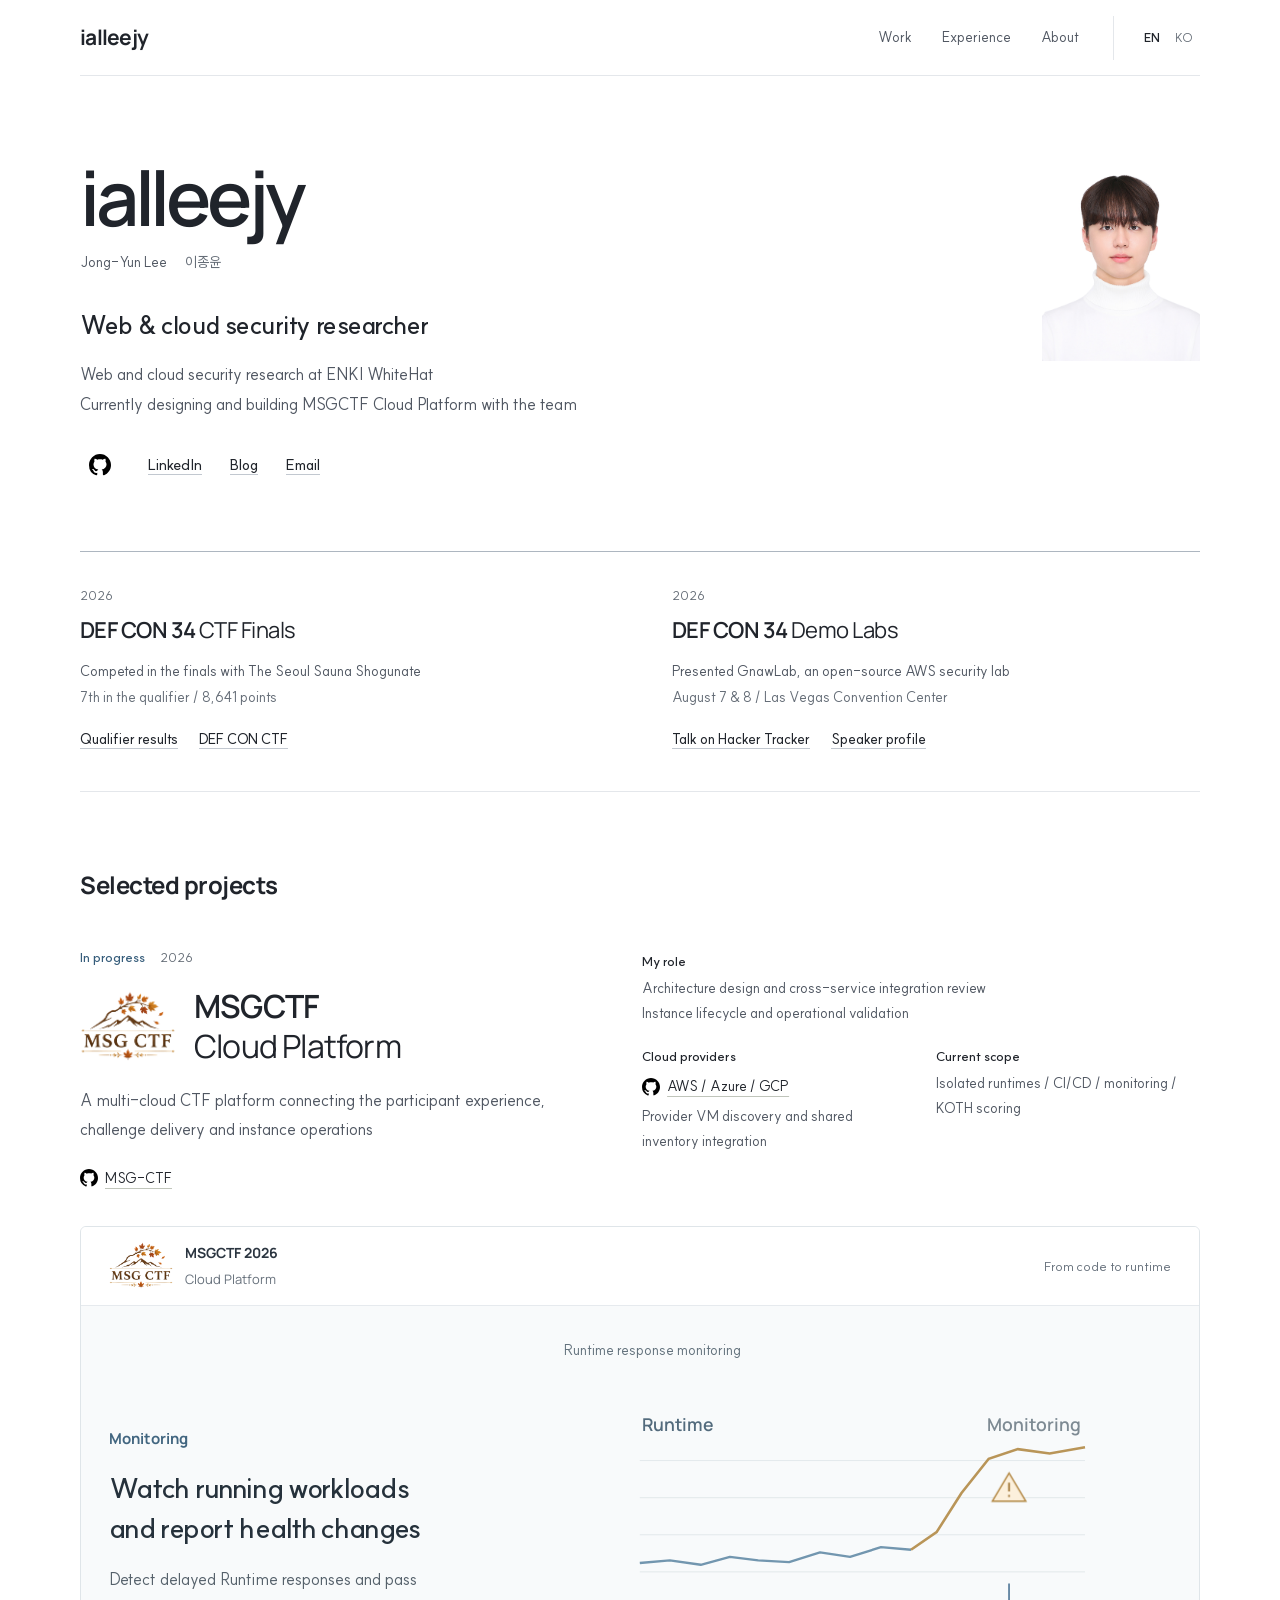
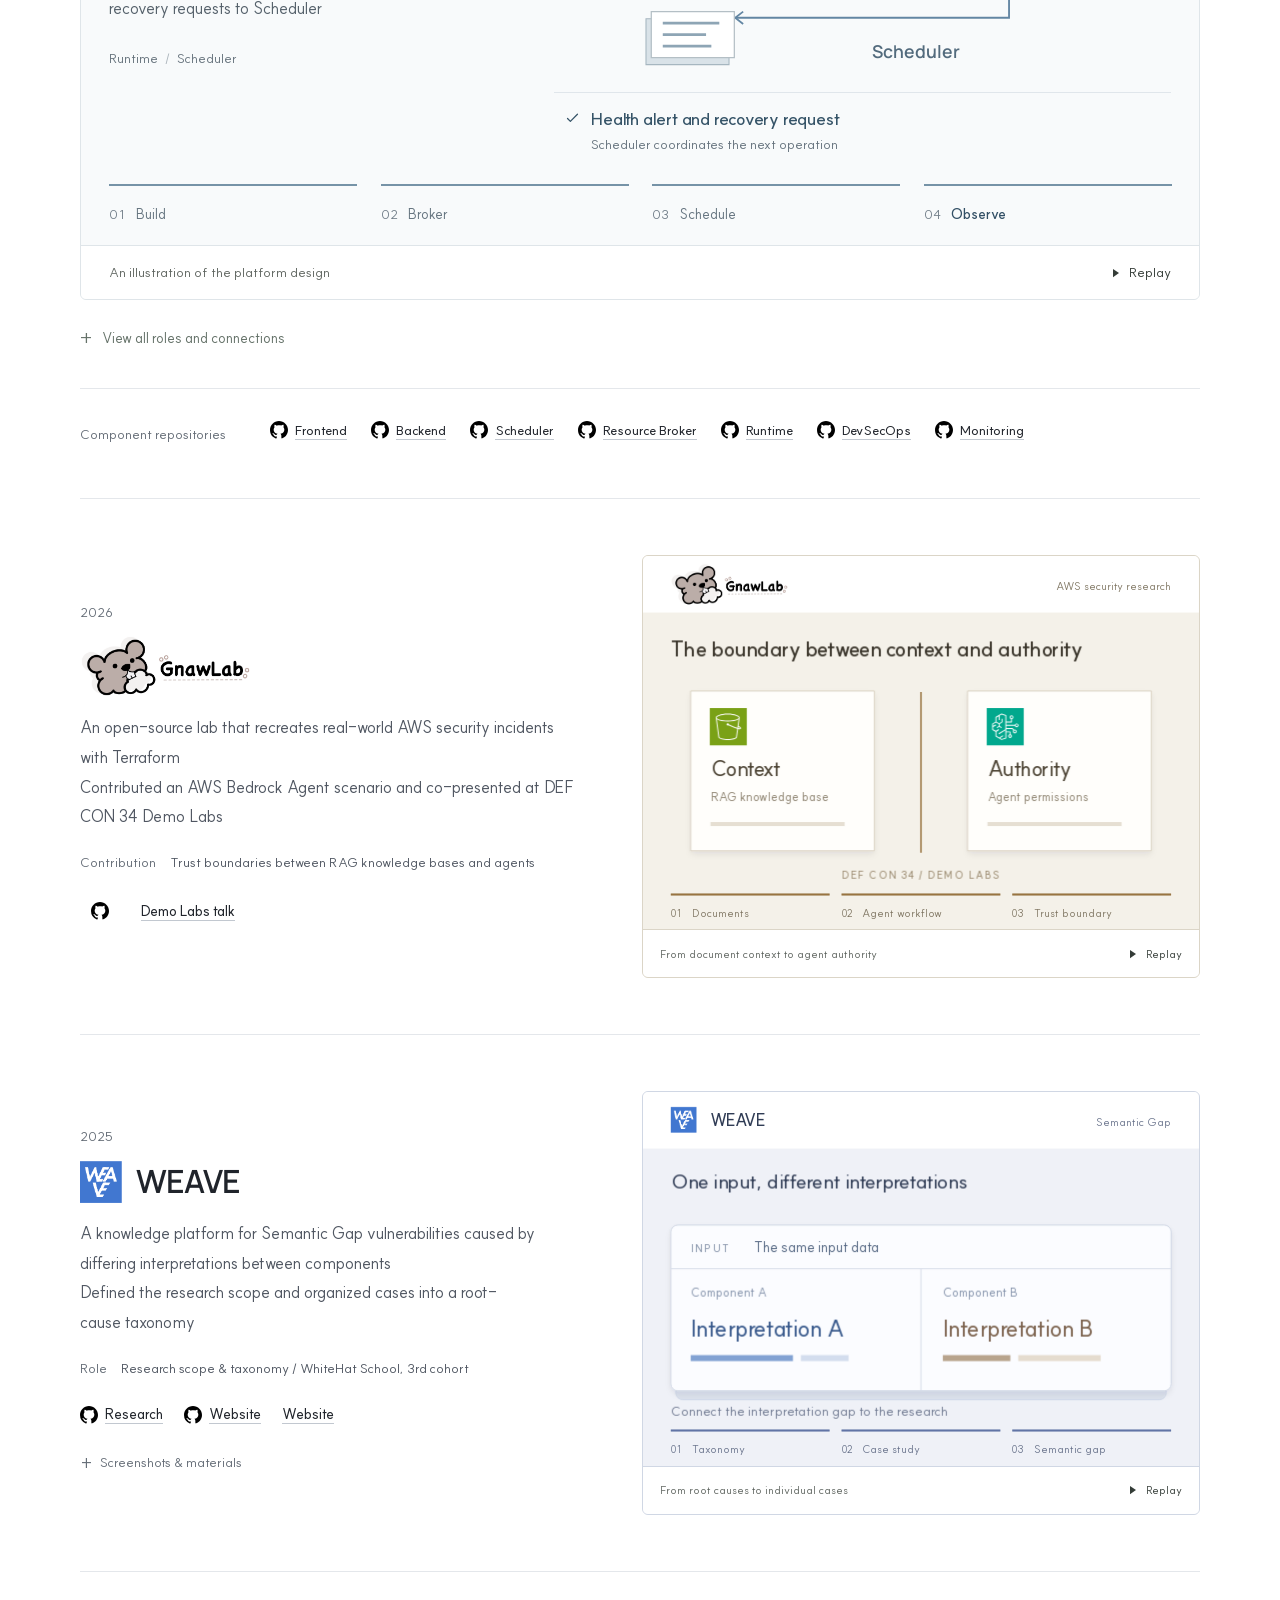
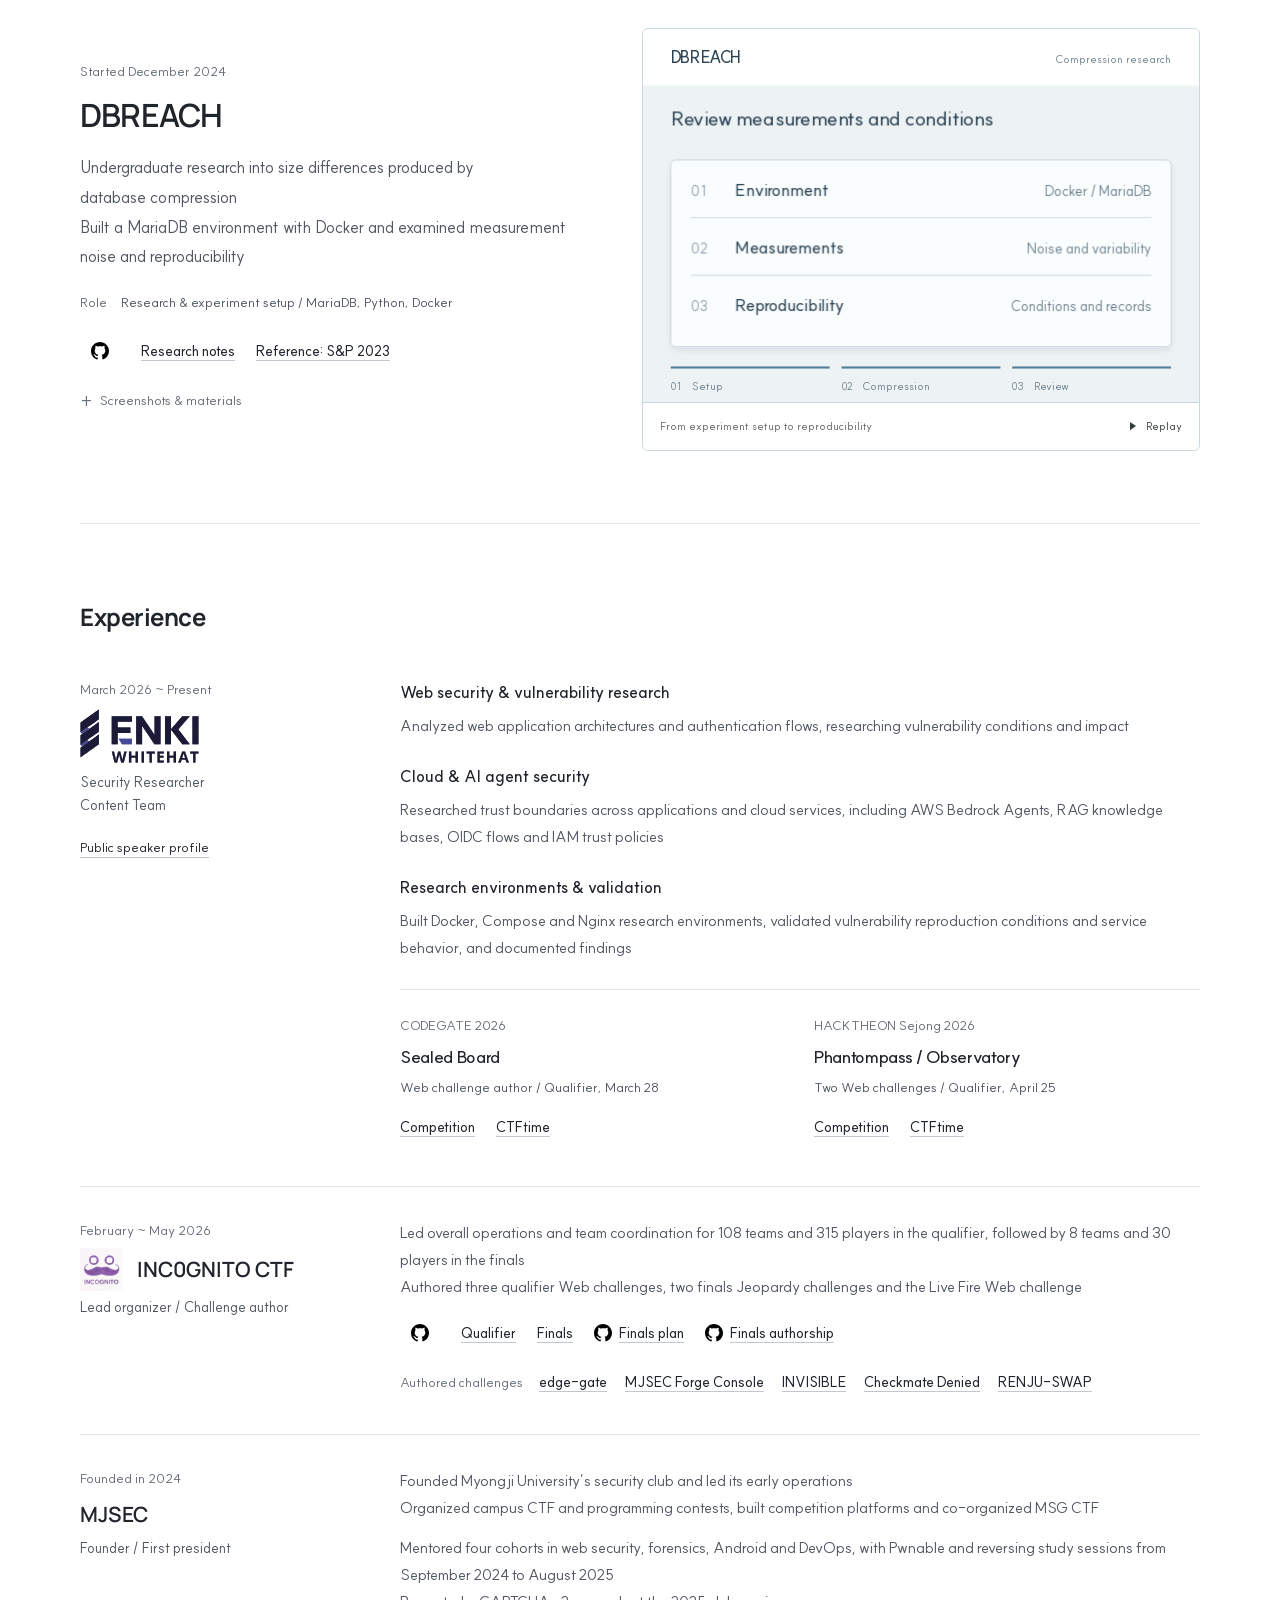
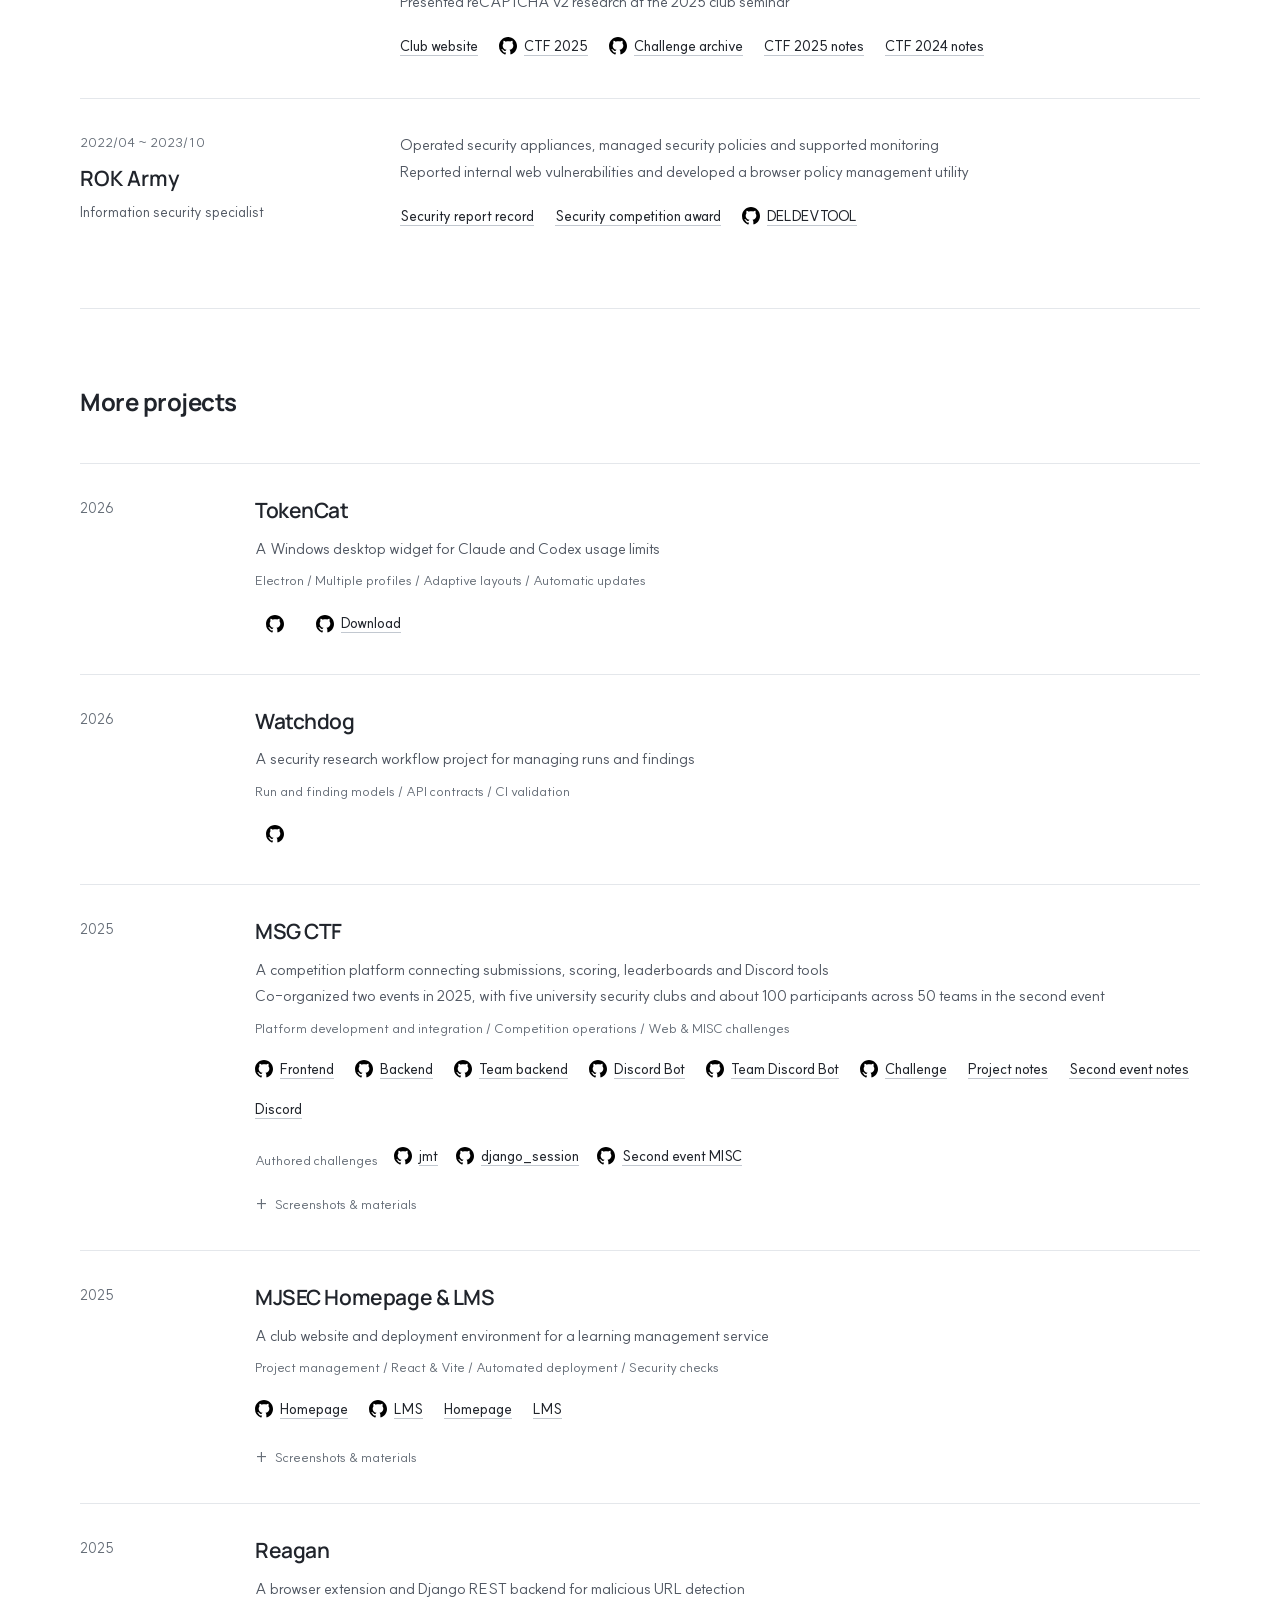
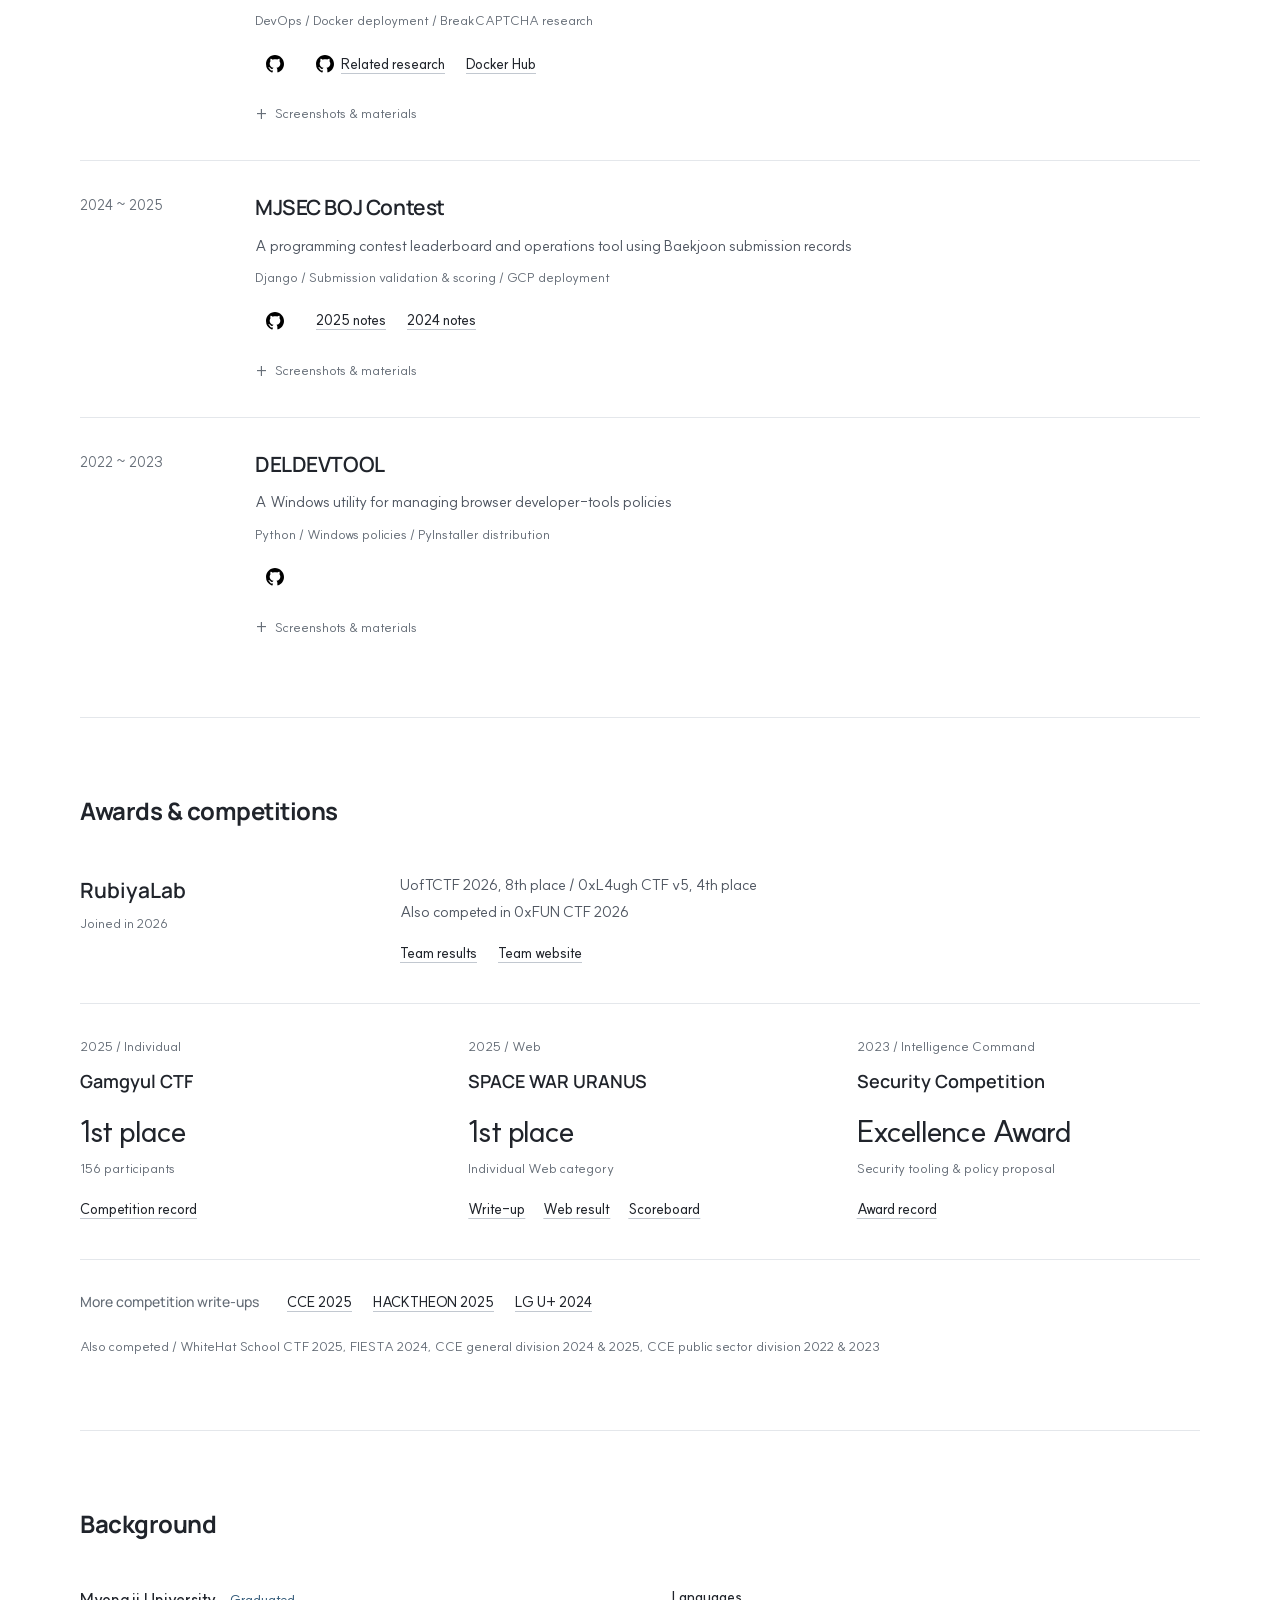
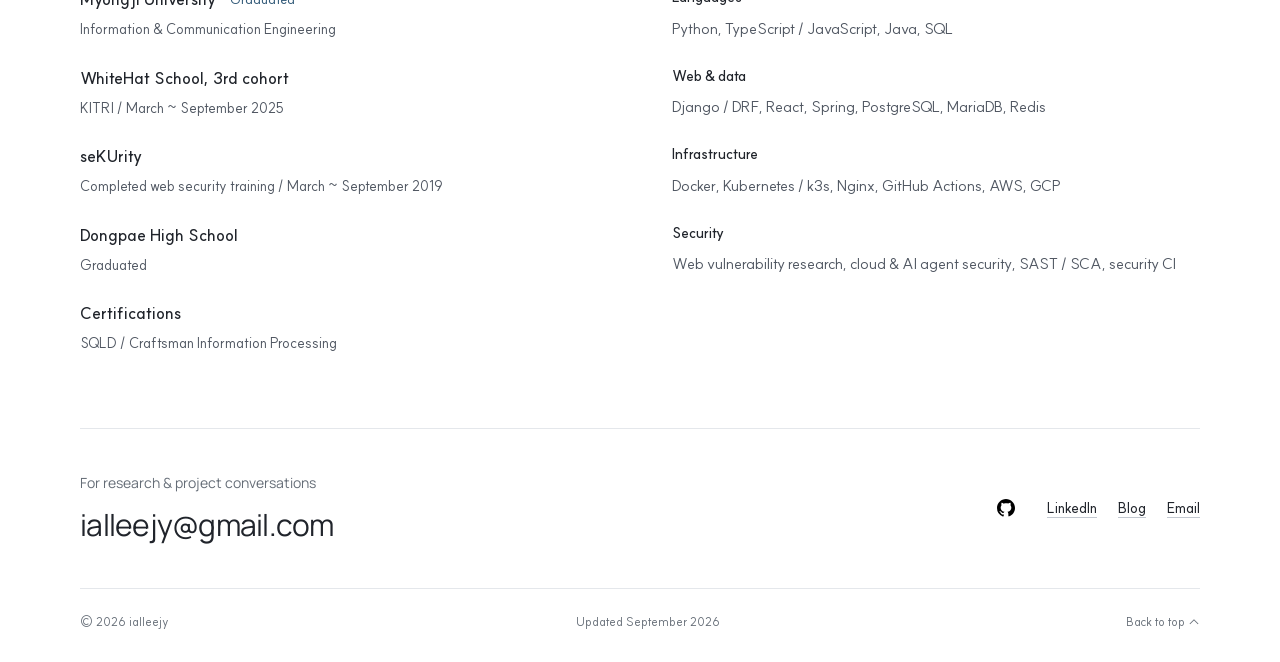
==== index.html @ e9aaaa84 "Synchronize project motion and gate results behind completed actions" ====
<!DOCTYPE html>
<html lang="en">
<head>
  <meta charset="UTF-8">
  <meta name="viewport" content="width=device-width, initial-scale=1">
  <meta name="theme-color" content="#ffffff">
  <title>ialleejy / Jong-Yun Lee / Security Research &amp; Cloud Platforms</title>
  <meta name="description" content="Security researcher at ENKI WhiteHat / DEF CON 34 CTF finalist and Demo Labs speaker / Building MSGCTF Cloud Platform">
  <link rel="canonical" href="https://jongcoding.github.io/">
  <link rel="alternate" hreflang="en" href="https://jongcoding.github.io/">
  <link rel="alternate" hreflang="ko" href="https://jongcoding.github.io/index_ko.html">
  <link rel="alternate" hreflang="x-default" href="https://jongcoding.github.io/">
  <meta property="og:type" content="profile">
  <meta property="og:title" content="ialleejy / Jong-Yun Lee / Security Research &amp; Cloud Platforms">
  <meta property="og:description" content="Security researcher at ENKI WhiteHat / DEF CON 34 CTF finalist and Demo Labs speaker / Building MSGCTF Cloud Platform">
  <meta property="og:url" content="https://jongcoding.github.io/">
  <meta property="og:image" content="https://jongcoding.github.io/assets/profile.jpg">
  <meta property="og:image:alt" content="Jong-Yun Lee">
  <meta property="og:locale" content="en_US">
  <meta name="twitter:card" content="summary">
  <link rel="icon" href="assets/favicon.svg" type="image/svg+xml">
  <link rel="preload" href="assets/fonts/SUIT-Variable.woff2" as="font" type="font/woff2" crossorigin>
  <link rel="preload" href="assets/fonts/Manrope-Latin-Variable.woff2" as="font" type="font/woff2" crossorigin>
  <link rel="stylesheet" href="assets/portfolio.css">
  <link rel="stylesheet" href="assets/portfolio-motion.css">
  <link rel="stylesheet" href="assets/portfolio-platform.css">
  <script src="assets/portfolio-motion.js" defer></script>
</head>
<body id="top">
  <a class="skip-link" href="#main">Skip to content</a>
  <header class="site-header">
    <div class="wrap header-inner">
      <a class="wordmark" href="#top" aria-label="ialleejy">ialleejy</a>
      <div class="header-right">
        <nav class="nav" aria-label="Main navigation">
          <a href="#projects">Work</a>
          <a href="#experience">Experience</a>
          <a class="about-nav" href="#about">About</a>
        </nav>
        <nav class="language-switch" aria-label="Language">
          <a href="index.html" lang="en" hreflang="en" aria-label="English" aria-current="page">EN</a>
          <a href="index_ko.html" lang="ko" hreflang="ko" aria-label="한국어">KO</a>
        </nav>
      </div>
    </div>
  </header>
  <main class="wrap" id="main" tabindex="-1">
    <section class="hero" aria-labelledby="intro-title">
      <div class="hero-text">
        <h1 id="intro-title">ialleejy</h1>
        <p class="hero-identity">Jong-Yun Lee<span>이종윤</span></p>
        <p class="hero-role">Web &amp; cloud security researcher</p>
        <p class="hero-copy">Web and cloud security research at ENKI WhiteHat<br> Currently designing and building MSGCTF Cloud Platform with the team</p>
        <div class="hero-links"><div class="link-row" aria-label="Contact &amp; profiles"><a href="https://github.com/jongcoding" target="_blank" rel="noopener noreferrer" aria-label="jongcoding GitHub" title="jongcoding GitHub" class="github-link github-link--icon"><img class="link-icon" src="assets/brands/github.svg" alt="" width="18" height="18"></a>
<a href="https://www.linkedin.com/in/jongyun-lee-753747122/" target="_blank" rel="noopener noreferrer">LinkedIn</a>
<a href="https://ialleejy.tistory.com" target="_blank" rel="noopener noreferrer">Blog</a>
<a href="mailto:ialleejy@gmail.com">Email</a></div></div>
      </div>
      <figure class="portrait">
        <img src="assets/profile.jpg" alt="Portrait of Jong-Yun Lee" width="413" height="531" fetchpriority="high">
      </figure>
    </section>

    <section class="highlights" aria-label="Selected highlights">
      <article id="defcon34">
        <p class="eyebrow">2026</p>
        <h2>DEF CON 34 <span>CTF Finals</span></h2>
        <p>Competed in the finals with The Seoul Sauna Shogunate</p>
        <p class="highlight-note">7th in the qualifier / 8,641 points</p>
        <div class="link-row" aria-label="Related links"><a href="https://ctftime.org/event/3205/" target="_blank" rel="noopener noreferrer">Qualifier results</a>
<a href="https://defcon.org/html/links/dc-ctf.html" target="_blank" rel="noopener noreferrer">DEF CON CTF</a></div>
      </article>
      <article id="demolabs">
        <p class="eyebrow">2026</p>
        <h2>DEF CON 34 <span>Demo Labs</span></h2>
        <p>Presented GnawLab, an open-source AWS security lab</p>
        <p class="highlight-note">August 7 &amp; 8 / Las Vegas Convention Center</p>
        <div class="link-row" aria-label="Related links"><a href="https://info.defcon.org/defcon34/content/66504" target="_blank" rel="noopener noreferrer">Talk on Hacker Tracker</a>
<a href="https://info.defcon.org/defcon34/people/67239" target="_blank" rel="noopener noreferrer">Speaker profile</a></div>
      </article>
    </section>

    <section class="section" id="projects" aria-labelledby="work-title">
      <div class="section-heading"><h2 id="work-title">Selected projects</h2><p></p></div>
      <article class="feature" id="msgctf">
        <div class="feature-main">
          <div class="feature-copy">
            <div class="feature-summary">
            <p class="project-meta"><span class="status">In progress</span><span>2026</span></p>
            <div class="project-brand"><svg class="brand-mark msgctf-mark" viewBox="231 321 792 581" aria-hidden="true" focusable="false"><image href="assets/brands/msgctf-2026.png" width="1254" height="1254"/></svg><h3>MSGCTF<br> <span>Cloud Platform</span></h3></div>
            <p class="project-description">A multi-cloud CTF platform connecting the participant experience, challenge delivery and instance operations</p>
            <a href="https://github.com/MSG-CTF" target="_blank" rel="noopener noreferrer" aria-label="MSG-CTF / MSG-CTF GitHub" title="MSG-CTF GitHub" class="feature-link github-link"><img class="link-icon" src="assets/brands/github.svg" alt="" width="18" height="18"><span>MSG-CTF</span></a>
            </div>
            <dl class="contribution">
              <div><dt>My role</dt><dd>Architecture design and cross-service integration review<br> Instance lifecycle and operational validation</dd></div>
              <div><dt>Cloud providers</dt><dd><a href="https://github.com/MSG-CTF/resource-broker/tree/staging/app/adapters" target="_blank" rel="noopener noreferrer" aria-label="AWS / Azure / GCP / MSG-CTF/resource-broker GitHub" title="MSG-CTF/resource-broker GitHub" class="github-link"><img class="link-icon" src="assets/brands/github.svg" alt="" width="18" height="18"><span>AWS / Azure / GCP</span></a><br> Provider VM discovery and shared inventory integration</dd></div>
              <div><dt>Current scope</dt><dd>Isolated runtimes / CI/CD / monitoring / KOTH scoring</dd></div>
            </dl>
          </div>
          <figure class="project-film film-msgctf platform-film" data-film="msgctf" data-state="ready" data-duration="24000">
      <div class="film-stage platform-stage">
        <div class="platform-film-header"><div><svg class="msgctf-wordmark" viewBox="231 321 792 581" aria-hidden="true" focusable="false"><image href="assets/brands/msgctf-2026.png" width="1254" height="1254"/></svg><strong>MSGCTF 2026 <span>Cloud Platform</span></strong></div><span>From code to runtime</span></div>
        <div class="platform-scenes"><section class="platform-scene platform-scene-0 motion" data-scene="0" style="--motion: platform-scene-1" aria-label="Build"><div class="scene-copy"><p class="scene-service" data-role-name="DevSecOps">DevSecOps</p><h4>Validate code<br> and publish an image</h4><p class="scene-description">Build and scan container images, pin their digest and publish release artifacts</p><div class="scene-roles" aria-label="Services involved"><span data-role-name="Backend">Backend</span></div></div><div class="pipeline-visual build-visual"><ol class="pipeline-flow"><li><span class="phase-marker"><span class="motion phase-check" style="--motion: build-gate-1"><svg viewBox="0 0 24 24" aria-hidden="true"><path d="m5 12 4 4L19 6"/></svg></span></span><span>Source check</span></li><li><span class="phase-marker"><span class="motion phase-check" style="--motion: build-gate-2"><svg viewBox="0 0 24 24" aria-hidden="true"><path d="m5 12 4 4L19 6"/></svg></span></span><span>Build / scan</span></li><li><span class="phase-marker"><span class="motion phase-check" style="--motion: build-gate-3"><svg viewBox="0 0 24 24" aria-hidden="true"><path d="m5 12 4 4L19 6"/></svg></span></span><span>Publish</span></li></ol><svg class="pipeline-drawing" viewBox="0 0 560 360" role="img" aria-label="DevSecOps builds source into layered container images, scans them and publishes images and an SBOM">
      <path class="transport-guide" d="M123 163h101M363 163h70"/>
      <path class="motion transport-active" style="--motion: build-path" d="M123 163h101" pathLength="100"/>
      <path class="motion transport-active publish-route" style="--motion: build-publish" d="M363 163h70" pathLength="100"/>
      <g transform="translate(24 83)"><g class="motion source-document" style="--motion: build-source"><path class="source-shadow" d="M7 8h75l23 23v104H7Z"/><path class="source-paper" d="M0 0h75l23 23v104H0Z"/><path class="source-fold" d="M75 0v23h23"/><path class="code-line" d="M16 53h35m-35 15h61m-61 15h48m-48 15h58"/><text class="object-label" x="15" y="37">SOURCE</text></g></g>
      <g class="motion build-packet" style="--motion: build-packet"><path d="m0 0 12-6 12 6-12 6Z" fill="#9a7347"/><path d="m0 0 12 6v12L0 12Z" fill="#d9c19f"/><path d="m12 6 12-6v12l-12 6Z" fill="#b28a5a"/></g>
      <g class="motion source-check" style="--motion: build-source-check"><path d="m78 236 6 6 11-13" fill="none" stroke="#4a775b" stroke-width="2.5"/><text class="tool-caption" x="105" y="241">Gitleaks</text></g>
      <ellipse class="motion object-shadow" style="--motion: build-shadow" cx="292" cy="248" rx="76" ry="13"/>
      <g transform="translate(224 213)"><g class="motion base-layer image-layer" style="--motion: build-layer-1"><path class="layer-side" d="M0 0 68 33 136 0v10L68 43 0 10Z"/><path class="layer-top" d="m0 0 68-33L136 0 68 33Z"/><path class="layer-seam" d="m16 0 52 25 52-25M68 33v10"/></g></g>
      <g transform="translate(224 184)"><g class="motion dependency-layer image-layer" style="--motion: build-layer-2"><path class="layer-side" d="M0 0 68 33 136 0v10L68 43 0 10Z"/><path class="layer-top" d="m0 0 68-33L136 0 68 33Z"/><path class="layer-seam" d="m16 0 52 25 52-25M68 33v10"/></g></g>
      <g transform="translate(224 155)"><g class="motion application-layer image-layer" style="--motion: build-layer-3"><path class="layer-side" d="M0 0 68 33 136 0v10L68 43 0 10Z"/><path class="layer-top" d="m0 0 68-33L136 0 68 33Z"/><path class="layer-seam" d="m16 0 52 25 52-25M68 33v10"/></g></g>
      <path class="motion image-scan" style="--motion: build-scan" d="m224 155 68 33 68-33"/>
      <g class="motion build-seal" style="--motion: build-seal"><path d="m319 125 21-9 21 9v20c0 15-21 23-21 23s-21-8-21-23Z" fill="#f5faf6" stroke="#648b70" stroke-width="2"/><path d="m329 140 8 8 14-18" fill="none" stroke="#4a775b" stroke-width="3"/><text class="tool-caption" x="340" y="105" text-anchor="middle">Trivy</text></g>
      <g transform="translate(423 128)"><g class="motion registry-object" style="--motion: build-registry"><path class="registry-wall" d="M0 0h105v104c0 24-105 24-105 0Z"/><ellipse class="registry-top" cx="52.5" cy="0" rx="52.5" ry="15"/><path class="registry-line" d="M0 34c0 23 105 23 105 0M0 69c0 23 105 23 105 0"/><image href="assets/brands/github.svg" x="35" y="48" width="34" height="34"/></g></g>
      <g class="motion build-manifest" style="--motion: build-manifest"><path class="source-paper" d="M411 229h62l16 16v68h-78Z"/><path class="source-fold" d="M473 229v16h16"/><path class="manifest-line" d="M426 273h46m-46 12h33m-33 12h41"/><text class="object-label" x="420" y="263">SBOM</text></g>
      <g class="motion publish-packet" style="--motion: build-upload"><path d="m0 0 10-5 10 5-10 5Z" fill="#bfd3e2"/><path d="m0 0 10 5v10L0 10Z" fill="#7197b3"/><path d="m10 5 10-5v10l-10 5Z" fill="#456f90"/></g>
      <text class="motion drawing-caption" style="--motion: build-image-label" x="292" y="299" text-anchor="middle">OCI IMAGE</text>
      <text class="motion drawing-caption registry-label" style="--motion: build-registry" x="475" y="99" text-anchor="middle">GHCR</text>
    </svg><div class="motion pipeline-result" style="--motion: build-result"><svg viewBox="0 0 24 24" aria-hidden="true"><path d="m5 12 4 4L19 6"/></svg><strong>Image and SBOM published</strong><span>Backend registers the release</span></div></div></section><section class="platform-scene platform-scene-1 motion" data-scene="1" style="--motion: platform-scene-2" aria-label="Broker"><div class="scene-copy"><p class="scene-service" data-role-name="Resource Broker">Resource Broker</p><h4>Find cloud capacity<br> and hold a target</h4><p class="scene-description">Provide candidates for the team request and reserve the selected capacity</p><div class="scene-roles" aria-label="Services involved"><span data-role-name="Frontend">Frontend</span><span data-role-name="Backend">Backend</span><span data-role-name="Scheduler">Scheduler</span></div></div><div class="pipeline-visual broker-visual"><div class="inventory-criteria"><span>CPU</span><span>Memory</span><span>Architecture</span></div><svg class="pipeline-drawing" viewBox="0 0 560 360" role="img" aria-label="Resource Broker queries shared AWS, Azure and GCP inventory, supplies matching candidates and holds capacity">
      <g class="motion provider-node cloud-rack" style="--motion: broker-rack-selected" ><image href="assets/brands/aws.svg" x="67.5" y="80" width="41" height="41"/><path class="motion rack-top" style="--motion: broker-selected-top" d="m34 139 18-13h107l-18 13Z"/><path class="motion rack-side" style="--motion: broker-selected-side" d="m141 139 18-13v39l-18 13Z"/><rect class="motion rack-front" style="--motion: broker-selected-front" x="34" y="139" width="107" height="39" rx="3"/><path class="rack-vents" d="M48 153h40m-40 10h40"/><path class="rack-meter" d="M104 153v11m8-11v11m8-11v11"/><path class="motion rack-top" style="--motion: broker-selected-top" d="m34 191 18-13h107l-18 13Z"/><path class="motion rack-side" style="--motion: broker-selected-side" d="m141 191 18-13v39l-18 13Z"/><rect class="motion rack-front" style="--motion: broker-selected-front" x="34" y="191" width="107" height="39" rx="3"/><path class="rack-vents" d="M48 205h40m-40 10h40"/><path class="rack-meter" d="M104 205v11m8-11v11m8-11v11"/></g><g class="motion provider-node cloud-rack" style="--motion: broker-rack" ><image href="assets/brands/azure.svg" x="250.0" y="80" width="40" height="40"/><path class="rack-top" d="m216 139 18-13h107l-18 13Z"/><path class="rack-side" d="m323 139 18-13v39l-18 13Z"/><rect class="rack-front" x="216" y="139" width="107" height="39" rx="3"/><path class="rack-vents" d="M230 153h40m-40 10h40"/><path class="rack-meter" d="M286 153v11m8-11v11m8-11v11"/><path class="rack-top" d="m216 191 18-13h107l-18 13Z"/><path class="rack-side" d="m323 191 18-13v39l-18 13Z"/><rect class="rack-front" x="216" y="191" width="107" height="39" rx="3"/><path class="rack-vents" d="M230 205h40m-40 10h40"/><path class="rack-meter" d="M286 205v11m8-11v11m8-11v11"/></g><g class="motion provider-node cloud-rack" style="--motion: broker-rack" ><image href="assets/brands/google-cloud.svg" x="391.5" y="80" width="121" height="30"/><path class="rack-top" d="m398 139 18-13h107l-18 13Z"/><path class="rack-side" d="m505 139 18-13v39l-18 13Z"/><rect class="rack-front" x="398" y="139" width="107" height="39" rx="3"/><path class="rack-vents" d="M412 153h40m-40 10h40"/><path class="rack-meter" d="M468 153v11m8-11v11m8-11v11"/><path class="rack-top" d="m398 191 18-13h107l-18 13Z"/><path class="rack-side" d="m505 191 18-13v39l-18 13Z"/><rect class="rack-front" x="398" y="191" width="107" height="39" rx="3"/><path class="rack-vents" d="M412 205h40m-40 10h40"/><path class="rack-meter" d="M468 205v11m8-11v11m8-11v11"/></g>
      <path class="transport-guide" d="M87 235v27h364v-27m-182-1v28m0 0v44"/>
      <path class="motion transport-active" style="--motion: broker-route" d="M87 235v27h182v44" pathLength="100"/>
      <g class="motion reservation-object" style="--motion: broker-target"><path d="M186 303h167l19 20-19 20H186l-19-20Z" fill="#e8eff5" stroke="#6f92af" stroke-width="1.5"/><path d="m191 322 7 7 12-14" fill="none" stroke="#527d60" stroke-width="2.5"/><text class="reservation-label" x="282" y="330" text-anchor="middle">HELD</text></g>
      <g class="motion broker-match" style="--motion: broker-match"><path d="m125 122 9 9 17-20" fill="none" stroke="#4c775d" stroke-width="3"/></g>
    </svg><div class="motion pipeline-result" style="--motion: broker-result"><svg viewBox="0 0 24 24" aria-hidden="true"><path d="m5 12 4 4L19 6"/></svg><strong>Capacity held for the instance</strong><span>Target and reservation returned to Scheduler</span></div></div></section><section class="platform-scene platform-scene-2 motion" data-scene="2" style="--motion: platform-scene-3" aria-label="Schedule"><div class="scene-copy"><p class="scene-service" data-role-name="Scheduler">Instance Scheduler</p><h4>From reservation<br> to running containers</h4><p class="scene-description">Dispatch creation to Runtime, commit successful reservations and manage instance lifecycle</p><div class="scene-roles" aria-label="Services involved"><span data-role-name="Resource Broker">Resource Broker</span><span data-role-name="Runtime">Runtime</span></div></div><div class="pipeline-visual schedule-visual"><ol class="pipeline-flow"><li><span class="phase-marker"><span class="motion phase-check" style="--motion: schedule-gate-1"><svg viewBox="0 0 24 24" aria-hidden="true"><path d="m5 12 4 4L19 6"/></svg></span></span><span>Dispatch</span></li><li><span class="phase-marker"><span class="motion phase-check" style="--motion: schedule-gate-2"><svg viewBox="0 0 24 24" aria-hidden="true"><path d="m5 12 4 4L19 6"/></svg></span></span><span>Run</span></li><li><span class="phase-marker"><span class="motion phase-check" style="--motion: schedule-gate-3"><svg viewBox="0 0 24 24" aria-hidden="true"><path d="m5 12 4 4L19 6"/></svg></span></span><span>Commit</span></li></ol><svg class="pipeline-drawing" viewBox="0 0 560 360" role="img" aria-label="Instance Scheduler dispatches a Runtime operation to the reserved target and commits the reservation after isolated containers are running">
      <g class="request-queue"><path class="queue-back" d="M29 49h107v66H29Z"/><path class="queue-mid" d="M34 40h107v66H34Z"/><path class="source-paper" d="M39 31h107v66H39Z"/><path class="queue-lines" d="M53 72h70m-70 12h46"/><text class="object-label" x="52" y="56">REQUEST</text></g>
      <g class="reservation-receipt"><rect x="29" y="128" width="133" height="29" rx="4"/><text class="motion receipt-held" style="--motion: schedule-held" x="95" y="148" text-anchor="middle">HELD</text><text class="motion receipt-committed" style="--motion: schedule-commit" x="95" y="148" text-anchor="middle">COMMITTED</text></g>
      <path class="transport-guide" d="M157 66h296v45"/>
      <path class="motion transport-active" style="--motion: schedule-dispatch" d="M157 66h296v45" pathLength="100"/>
      <image href="assets/brands/kubernetes.svg" x="433" y="108" width="42" height="42"/>
      <text class="drawing-caption" x="454" y="171" text-anchor="middle">Runtime</text>
      <ellipse class="object-shadow" cx="299" cy="294" rx="180" ry="20"/>
      <g class="host-object"><polygon class="iso-front" points="126.0,191.4 306.0,279.4 306.0,301.4 126.0,213.4"/><polygon class="iso-side" points="450.0,209.0 306.0,279.4 306.0,301.4 450.0,231.0"/><polygon class="iso-top" points="270.0,121.0 450.0,209.0 306.0,279.4 126.0,191.4"/><g class="container-ribs"></g></g>
      <g class="motion team-boundary" style="--motion: schedule-namespace"><polygon class="namespace-boundary" points="268.2,125.7 362.7,171.9 238.5,232.6 144.0,186.4"/><polygon class="namespace-boundary" points="371.7,176.3 430.2,204.9 306.0,265.6 247.5,237.0"/></g>
      <g class="other-container"><polygon class="iso-front" points="290.7,198.3 325.8,215.5 325.8,246.5 290.7,229.3"/><polygon class="iso-side" points="390.6,183.8 325.8,215.5 325.8,246.5 390.6,214.8"/><polygon class="iso-top" points="355.5,166.6 390.6,183.8 325.8,215.5 290.7,198.3"/><g class="container-ribs"><path d="M296.6 206.2 296.6 227.2"/><path d="M302.4 209.0 302.4 230.0"/><path d="M308.2 211.9 308.2 232.9"/><path d="M314.1 214.8 314.1 235.8"/><path d="M319.9 217.6 319.9 238.6"/></g></g>
      <g class="motion scheduled-container web-container" style="--motion: schedule-web"><g class="container"><polygon class="iso-front" points="223.2,102.0 283.5,131.5 283.5,188.5 223.2,159.0"/><polygon class="iso-side" points="325.8,110.8 283.5,131.5 283.5,188.5 325.8,167.8"/><polygon class="iso-top" points="265.5,81.3 325.8,110.8 283.5,131.5 223.2,102.0"/><g class="container-ribs"><path d="M233.2 111.9 233.2 158.9"/><path d="M243.3 116.8 243.3 163.8"/><path d="M253.3 121.7 253.3 168.7"/><path d="M263.4 126.7 263.4 173.7"/><path d="M273.4 131.6 273.4 178.6"/></g></g></g>
      <g class="motion scheduled-container db-container" style="--motion: schedule-db"><g class="container database-container"><polygon class="iso-front" points="175.5,143.8 221.4,166.3 221.4,208.3 175.5,185.8"/><polygon class="iso-side" points="256.5,149.1 221.4,166.3 221.4,208.3 256.5,191.1"/><polygon class="iso-top" points="210.6,126.7 256.5,149.1 221.4,166.3 175.5,143.8"/><g class="container-ribs"><path d="M183.1 152.6 183.1 184.6"/><path d="M190.8 156.3 190.8 188.3"/><path d="M198.4 160.1 198.4 192.1"/><path d="M206.1 163.8 206.1 195.8"/><path d="M213.8 167.5 213.8 199.5"/></g></g></g>
      <text class="drawing-caption" x="134" y="299">TEAM A</text><text class="drawing-caption muted-caption" x="357" y="315">TEAM B</text>
      <g class="motion schedule-ready" style="--motion: schedule-ready"><path d="m488 127 8 8 13-17" fill="none" stroke="#456e55" stroke-width="3"/></g>
    </svg><div class="motion pipeline-result" style="--motion: schedule-result"><svg viewBox="0 0 24 24" aria-hidden="true"><path d="m5 12 4 4L19 6"/></svg><strong>Isolated containers running</strong><span>Namespace / Pod / NetworkPolicy</span></div></div></section><section class="platform-scene platform-scene-3 motion" data-scene="3" style="--motion: platform-scene-4" aria-label="Observe"><div class="scene-copy"><p class="scene-service" data-role-name="Monitoring">Monitoring</p><h4>Watch running workloads<br> and report health changes</h4><p class="scene-description">Detect delayed Runtime responses and pass recovery requests to Scheduler</p><div class="scene-roles" aria-label="Services involved"><span data-role-name="Runtime">Runtime</span><span data-role-name="Scheduler">Scheduler</span></div></div><div class="pipeline-visual monitor-visual"><div class="monitor-label">Runtime response monitoring</div><svg class="pipeline-drawing" viewBox="0 0 560 360" role="img" aria-label="Monitoring observes delayed Runtime health responses and sends a recovery request to Scheduler">
      <path class="health-grid" d="M28 98h504M28 140h504M28 182h504M28 224h504"/>
      <path class="motion health-trace" style="--motion: monitor-trace" pathLength="100" d="M28 214 62 211 97 216 130 207 162 211 197 213 232 202 266 207 301 196 335 199"/>
      <path class="motion health-delay" style="--motion: monitor-alert" pathLength="100" d="M335 199 364 179 392 135 423 96 456 85 492 90 532 83"/>
      <g class="motion health-marker" style="--motion: monitor-marker"><path d="m427 144 19-32 19 32Z" fill="#fcf0dc" stroke="#b28743" stroke-width="1.6"/><path d="M446 123v10m0 4v2" stroke="#9f7535" stroke-width="2"/></g>
      <text class="drawing-caption" x="30" y="64">Runtime</text>
      <text class="drawing-caption muted-caption" x="528" y="64" text-anchor="end">Monitoring</text>
      <path class="motion transport-active recovery-route" style="--motion: monitor-route" pathLength="100" d="M446 238v38H137"/>
      <g class="motion monitor-request" style="--motion: monitor-request"><path d="m145 269-9 7 9 7" fill="none" stroke="#6386a3" stroke-width="2"/><path class="queue-back" d="M35 277h94v52H35Z"/><path class="source-paper" d="M41 269h94v52H41Z"/><path class="queue-lines" d="M54 282h64m-64 13h49m-49 13h55"/><text class="drawing-caption" x="341" y="321" text-anchor="middle">Scheduler</text></g>
    </svg><div class="motion pipeline-result" style="--motion: monitor-result"><svg viewBox="0 0 24 24" aria-hidden="true"><path d="m5 12 4 4L19 6"/></svg><strong>Health alert and recovery request</strong><span>Scheduler coordinates the next operation</span></div></div></section></div>
        <div class="platform-steps" role="group" aria-label="Choose a preview scene"><button class="platform-step" type="button" data-seek="5400" data-scene-select="0" aria-pressed="true" hidden><span class="step-number">01</span><span>Build</span><span class="step-progress motion" style="--motion: platform-progress-1" aria-hidden="true"></span></button><button class="platform-step" type="button" data-seek="11400" data-scene-select="1" aria-pressed="false" hidden><span class="step-number">02</span><span>Broker</span><span class="step-progress motion" style="--motion: platform-progress-2" aria-hidden="true"></span></button><button class="platform-step" type="button" data-seek="17400" data-scene-select="2" aria-pressed="false" hidden><span class="step-number">03</span><span>Schedule</span><span class="step-progress motion" style="--motion: platform-progress-3" aria-hidden="true"></span></button><button class="platform-step" type="button" data-seek="23400" data-scene-select="3" aria-pressed="false" hidden><span class="step-number">04</span><span>Observe</span><span class="step-progress motion" style="--motion: platform-progress-4" aria-hidden="true"></span></button></div>
      </div>
      <figcaption><span id="msgctf-film-caption">An illustration of the platform design</span><button type="button" hidden aria-describedby="msgctf-film-caption" data-play="Play preview" data-pause="Pause" data-resume="Resume" data-replay="Replay"><svg viewBox="0 0 16 16" width="12" height="12" aria-hidden="true"><path class="play-icon" d="M4 2.5 12 8 4 13.5Z"/><path class="pause-icon" d="M5 3v10M11 3v10"/></svg><span>Play preview</span></button></figcaption>
    </figure><details class="platform-overview"><summary>View all roles and connections</summary><dl><div><dt>Frontend</dt><dd><p>Participant and admin interfaces and execution requests</p><span>Backend</span></dd></div><div><dt>Backend</dt><dd><p>Authentication, teams, scores and releases</p><span>Frontend / DevSecOps / Scheduler</span></dd></div><div><dt>DevSecOps</dt><dd><p>Validation, image builds, security scans, SBOM and release artifacts</p><span>GitHub Actions / GHCR / Backend / Runtime</span></dd></div><div><dt>Resource Broker</dt><dd><p>Shared inventory, candidate queries and capacity reservations</p><span>AWS / Azure / GCP / Scheduler</span></dd></div><div><dt>Scheduler</dt><dd><p>Candidate selection, reservations, Runtime operations and instance lifecycle</p><span>Backend / Resource Broker / Runtime / Monitoring</span></dd></div><div><dt>Runtime</dt><dd><p>Workload creation and container and network isolation</p><span>Scheduler / DevSecOps / Monitoring</span></dd></div><div><dt>Monitoring</dt><dd><p>Health observation and recovery signals</p><span>Backend / Runtime / Resource Broker / Scheduler</span></dd></div></dl></details>
        </div>
        <div class="feature-repositories">
          <p>Component repositories</p>
          <div class="link-row" aria-label="MSGCTF component repositories"><a href="https://github.com/MSG-CTF/front-team" target="_blank" rel="noopener noreferrer" aria-label="Frontend / MSG-CTF/front-team GitHub" title="MSG-CTF/front-team GitHub" class="github-link"><img class="link-icon" src="assets/brands/github.svg" alt="" width="18" height="18"><span>Frontend</span></a>
<a href="https://github.com/MSG-CTF/msg-backend" target="_blank" rel="noopener noreferrer" aria-label="Backend / MSG-CTF/msg-backend GitHub" title="MSG-CTF/msg-backend GitHub" class="github-link"><img class="link-icon" src="assets/brands/github.svg" alt="" width="18" height="18"><span>Backend</span></a>
<a href="https://github.com/MSG-CTF/instance-scheduler" target="_blank" rel="noopener noreferrer" aria-label="Scheduler / MSG-CTF/instance-scheduler GitHub" title="MSG-CTF/instance-scheduler GitHub" class="github-link"><img class="link-icon" src="assets/brands/github.svg" alt="" width="18" height="18"><span>Scheduler</span></a>
<a href="https://github.com/MSG-CTF/resource-broker" target="_blank" rel="noopener noreferrer" aria-label="Resource Broker / MSG-CTF/resource-broker GitHub" title="MSG-CTF/resource-broker GitHub" class="github-link"><img class="link-icon" src="assets/brands/github.svg" alt="" width="18" height="18"><span>Resource Broker</span></a>
<a href="https://github.com/MSG-CTF/secure-provisioner" target="_blank" rel="noopener noreferrer" aria-label="Runtime / MSG-CTF/secure-provisioner GitHub" title="MSG-CTF/secure-provisioner GitHub" class="github-link"><img class="link-icon" src="assets/brands/github.svg" alt="" width="18" height="18"><span>Runtime</span></a>
<a href="https://github.com/MSG-CTF/msgctf-devsecops" target="_blank" rel="noopener noreferrer" aria-label="DevSecOps / MSG-CTF/msgctf-devsecops GitHub" title="MSG-CTF/msgctf-devsecops GitHub" class="github-link"><img class="link-icon" src="assets/brands/github.svg" alt="" width="18" height="18"><span>DevSecOps</span></a>
<a href="https://github.com/MSG-CTF/sentinel" target="_blank" rel="noopener noreferrer" aria-label="Monitoring / MSG-CTF/sentinel GitHub" title="MSG-CTF/sentinel GitHub" class="github-link"><img class="link-icon" src="assets/brands/github.svg" alt="" width="18" height="18"><span>Monitoring</span></a></div>
        </div>
      </article>

      <article class="project-row" id="detail-gnawlab">
        <figure class="project-film film-gnawlab" data-film="gnawlab" data-state="ready" data-duration="12000">
      <div class="film-stage"><svg class="story-canvas branded-canvas" viewBox="0 0 560 376" role="img" aria-labelledby="gnawlab-story-title gnawlab-story-desc">
      <title id="gnawlab-story-title">From document context to agent authority</title><desc id="gnawlab-story-desc">A conceptual overview of the GnawLab research into document context, S3 knowledge sources, Bedrock Agents and execution permissions</desc>
      <defs><clipPath id="gnawlab-story-clip"><rect x="16" y="62" width="528" height="268"/></clipPath><filter id="gnawlab-soft-shadow" x="-30%" y="-30%" width="170%" height="180%"><feDropShadow dx="0" dy="3" stdDeviation="3" flood-color="#1e2b37" flood-opacity=".08"/></filter></defs>
      <rect class="film-header-paper" width="560" height="57"/><image href="assets/gnawlab.png" x="27" y="7" width="120" height="43" preserveAspectRatio="xMidYMid meet"/><text class="story-label" x="532" y="34" text-anchor="end">AWS security research</text>
      <g clip-path="url(#gnawlab-story-clip)"><g class="motion story-scene scene-one" style="--motion: shot-one">
          <text class="showcase-heading" x="28" y="101">The context behind an agent action</text>
          <g class="motion folio-back" style="--motion: folio-back"><path d="M71 150H289V306H71Z"/></g>
          <g class="motion research-folio" style="--motion: folio-front">
            <path class="folio-paper" d="M48 132H271L294 155V302H48Z" filter="url(#gnawlab-soft-shadow)"/>
            <path class="folio-fold" d="M271 132V155H294"/>
            <text class="folio-kicker" x="68" y="161">KNOWLEDGE SOURCE</text>
            <text class="folio-title" x="68" y="195">Retrieved context</text>
            <path class="folio-lines" d="M68 217H267M68 236H246M68 274H217"/>
            <path class="motion context-stroke" style="--motion: highlight-context" pathLength="100" d="M68 255H262"/>
          </g>
          <path class="context-wire" d="M295 232H379"/>
          <g class="motion document-delivery" style="--motion: document-delivery"><rect x="303" y="212" width="31" height="39" rx="3"/><path d="M310 223h17m-17 7h17m-17 7h10"/></g>
          <g class="motion knowledge-object" style="--motion: knowledge-lift">
            <rect class="plate-layer layer-back" x="374" y="177" width="125" height="114" rx="10"/>
            <rect class="motion plate-face" style="--motion: knowledge-receive" x="368" y="167" width="125" height="114" rx="10" filter="url(#gnawlab-soft-shadow)"/>
            <image href="assets/brands/s3.svg" x="405" y="180" width="52" height="52" preserveAspectRatio="xMidYMid meet"/>
            <text class="service-caption" x="431" y="261" text-anchor="middle">Knowledge base</text>
          </g>
        </g>
        <g class="motion story-scene scene-two" style="--motion: shot-two">
          <text class="showcase-heading" x="28" y="101">Where context becomes an action</text>
          <path class="context-wire" d="M154 227C178 227 181 200 205 200M355 200C384 200 383 227 406 227"/>
          <path class="motion context-wire-ink context-input" style="--motion: context-wire-draw" pathLength="100" d="M154 227C178 227 181 200 205 200"/>
          <path class="motion context-wire-ink context-action" style="--motion: context-action-draw" pathLength="100" d="M355 200C384 200 383 227 406 227"/>
          <g class="motion service-object" style="--motion: middle-1"><rect class="plate-layer layer-back" x="32" y="183" width="126" height="105" rx="10"/><rect class="plate-face" x="28" y="175" width="126" height="105" rx="10" filter="url(#gnawlab-soft-shadow)"/><image href="assets/brands/s3.svg" x="64" y="185" width="55" height="55" preserveAspectRatio="xMidYMid meet"/><text class="service-caption" x="91" y="262" text-anchor="middle">Knowledge base</text></g>
          <g class="motion bedrock-object" style="--motion: bedrock-lift"><rect class="plate-layer layer-back" x="210" y="150" width="150" height="143" rx="12"/><rect class="plate-face" x="205" y="140" width="150" height="143" rx="12" filter="url(#gnawlab-soft-shadow)"/><image href="assets/brands/bedrock.svg" x="246" y="155" width="68" height="68" preserveAspectRatio="xMidYMid meet"/><text class="service-caption service-primary" x="280" y="248" text-anchor="middle">Bedrock Agent</text><text class="object-note" x="280" y="269" text-anchor="middle">AWS</text></g>
          <g class="motion service-object" style="--motion: middle-3"><rect class="plate-layer layer-back" x="410" y="183" width="126" height="105" rx="10"/><rect class="plate-face" x="406" y="175" width="126" height="105" rx="10" filter="url(#gnawlab-soft-shadow)"/><image href="assets/brands/lambda.svg" x="442" y="185" width="55" height="55" preserveAspectRatio="xMidYMid meet"/><text class="service-caption" x="469" y="262" text-anchor="middle">Action group</text></g>
        </g>
        <g class="motion story-scene scene-three" style="--motion: shot-three">
          <text class="showcase-heading" x="28" y="101">The boundary between context and authority</text>
          <g class="motion context-sheet" style="--motion: last-1"><path class="folio-paper" d="M48 136H233V297H48Z" filter="url(#gnawlab-soft-shadow)"/>
            <image href="assets/brands/s3.svg" x="67" y="153" width="38" height="38" preserveAspectRatio="xMidYMid meet"/><text class="folio-title" x="68" y="222">Context</text><text class="object-note" x="68" y="247">RAG knowledge base</text><path class="folio-lines" d="M68 270H203"/>
          </g>
          <path class="motion trust-boundary" style="--motion: boundary-draw" pathLength="100" d="M280 137V299"/>
          <g class="motion authority-sheet" style="--motion: last-2"><path class="folio-paper" d="M327 136H512V297H327Z" filter="url(#gnawlab-soft-shadow)"/>
            <image href="assets/brands/bedrock.svg" x="346" y="153" width="38" height="38" preserveAspectRatio="xMidYMid meet"/><text class="folio-title" x="347" y="222">Authority</text><text class="object-note" x="347" y="247">Agent permissions</text><path class="folio-lines" d="M347 270H482"/>
          </g>
          <text class="motion lab-signature" style="--motion: comparison-conclusion" x="280" y="325" text-anchor="middle">DEF CON 34 / DEMO LABS</text>
        </g></g><g class="chapter chapter-1"><path class="chapter-track" d="M28 341h160"/><path class="motion chapter-fill" style="--motion: chapter-1" pathLength="100" d="M28 341h160"/><text x="28" y="364"><tspan class="chapter-number">01</tspan><tspan dx="10">Documents</tspan></text></g><g class="chapter chapter-2"><path class="chapter-track" d="M200 341h160"/><path class="motion chapter-fill" style="--motion: chapter-2" pathLength="100" d="M200 341h160"/><text x="200" y="364"><tspan class="chapter-number">02</tspan><tspan dx="10">Agent workflow</tspan></text></g><g class="chapter chapter-3"><path class="chapter-track" d="M372 341h160"/><path class="motion chapter-fill" style="--motion: chapter-3" pathLength="100" d="M372 341h160"/><text x="372" y="364"><tspan class="chapter-number">03</tspan><tspan dx="10">Trust boundary</tspan></text></g></svg></div>
      <figcaption><span id="gnawlab-film-caption">From document context to agent authority</span><button type="button" hidden aria-describedby="gnawlab-film-caption" data-play="Play preview" data-pause="Pause" data-resume="Resume" data-replay="Replay"><svg viewBox="0 0 16 16" width="12" height="12" aria-hidden="true"><path class="play-icon" d="M4 2.5 12 8 4 13.5Z"/><path class="pause-icon" d="M5 3v10M11 3v10"/></svg><span>Play preview</span></button></figcaption>
    </figure>
        <div class="project-copy">
          <p class="project-meta">2026</p>
          <h3 class="wordmark-title gnawlab-wordmark"><img src="assets/gnawlab.png" alt="" width="1194" height="432"><span class="sr-only">GnawLab</span></h3>
          <p>An open-source lab that recreates real-world AWS security incidents with Terraform<br> Contributed an AWS Bedrock Agent scenario and co-presented at DEF CON 34 Demo Labs</p>
          <p class="role-line">Contribution <span>Trust boundaries between RAG knowledge bases and agents</span></p>
          <div class="link-row" aria-label="Related links"><a href="https://github.com/Beaver-Dam-Community/GnawLab" target="_blank" rel="noopener noreferrer" aria-label="Beaver-Dam-Community/GnawLab GitHub" title="Beaver-Dam-Community/GnawLab GitHub" class="github-link github-link--icon"><img class="link-icon" src="assets/brands/github.svg" alt="" width="18" height="18"></a>
<a href="https://info.defcon.org/defcon34/content/66504" target="_blank" rel="noopener noreferrer">Demo Labs talk</a></div>
        </div>
      </article>

      <article class="project-row" id="detail-weave">
        <figure class="project-film film-weave" data-film="weave" data-state="ready" data-duration="12000">
      <div class="film-stage"><svg class="story-canvas" viewBox="0 0 560 376" role="img" aria-labelledby="weave-story-title weave-story-desc">
      <title id="weave-story-title">From root causes to individual cases</title><desc id="weave-story-desc">A five-part Semantic Gap taxonomy and an HTTP Parameter Pollution case under syntax parsing and duplicate-key handling differences</desc>
      <defs><clipPath id="weave-story-clip"><rect x="16" y="62" width="528" height="268"/></clipPath><filter id="weave-soft-shadow" x="-30%" y="-30%" width="170%" height="180%"><feDropShadow dx="0" dy="3" stdDeviation="3" flood-color="#1e2b37" flood-opacity=".08"/></filter></defs><rect class="film-header-paper" width="560" height="57"/>
      <image href="assets/brands/weave.png" x="28" y="15" width="26" height="26" preserveAspectRatio="xMidYMid meet"/><text class="story-brand" x="67" y="34">WEAVE</text><text class="story-label" x="532" y="34" text-anchor="end">Semantic Gap</text>

      <g clip-path="url(#weave-story-clip)"><g class="motion story-scene scene-one" style="--motion: shot-one">
          <text class="story-heading" x="28" y="97">A taxonomy of interpretation differences</text><g class="motion taxonomy-column" style="--motion: taxonomy-1">
              <path class="folder-tab" d="M28 142v-16q0-5 5-5h42l11 11h29q5 0 5 5v10Z"/><rect x="28" y="138" width="92" height="180" rx="4" filter="url(#weave-soft-shadow)"/>
              <text x="40" y="161">Data</text><text x="40" y="183">model</text>
              <path class="taxonomy-divider" d="M40 199h68"/>
              <g class="motion case-list" style="--motion: case-list-1"><text class="case-topic" x="40" y="220">Encoding</text><text class="case-topic" x="40" y="246">Unicode</text><text class="case-topic" x="40" y="272">IDN</text><text class="case-topic" x="40" y="298">Homoglyph</text></g></g><g class="motion taxonomy-column" style="--motion: taxonomy-2">
              <path class="folder-tab" d="M131 142v-16q0-5 5-5h42l11 11h29q5 0 5 5v10Z"/><rect x="131" y="138" width="92" height="180" rx="4" filter="url(#weave-soft-shadow)"/>
              <text x="143" y="161">Metadata</text><text x="143" y="183">meaning</text>
              <path class="taxonomy-divider" d="M143 199h68"/>
              <g class="motion case-list" style="--motion: case-list-2"><text class="case-topic" x="143" y="220">JWT</text><text class="case-topic" x="143" y="246">Headers</text><text class="case-topic" x="143" y="272">Cookies</text><text class="case-topic" x="143" y="298">Cache</text></g></g><g class="motion taxonomy-column" style="--motion: taxonomy-3">
              <path class="folder-tab" d="M234 142v-16q0-5 5-5h42l11 11h29q5 0 5 5v10Z"/><rect x="234" y="138" width="92" height="180" rx="4" filter="url(#weave-soft-shadow)"/>
              <text x="246" y="161">Perceptual</text><text x="246" y="183">context</text>
              <path class="taxonomy-divider" d="M246 199h68"/>
              <g class="motion case-list" style="--motion: case-list-3"><text class="case-topic" x="246" y="220">Tabs</text><text class="case-topic" x="246" y="246">Focus</text><text class="case-topic" x="246" y="272">Documents</text><text class="case-topic" x="246" y="298">Clickjacking</text></g></g><g class="motion taxonomy-column" style="--motion: taxonomy-4">
              <path class="folder-tab" d="M337 142v-16q0-5 5-5h42l11 11h29q5 0 5 5v10Z"/><rect x="337" y="138" width="92" height="180" rx="4" filter="url(#weave-soft-shadow)"/>
              <text x="349" y="161">Security</text><text x="349" y="183">policy</text>
              <path class="taxonomy-divider" d="M349 199h68"/>
              <g class="motion case-list" style="--motion: case-list-3"><text class="case-topic" x="349" y="220">CSP</text><text class="case-topic" x="349" y="246">TLS</text><text class="case-topic" x="349" y="272">Validation</text><text class="case-topic" x="349" y="298">Cross-origin</text></g></g><g class="motion taxonomy-column selected-column" style="--motion: taxonomy-5">
              <path class="motion folder-tab" style="--motion: taxonomy-select-tab" d="M440 142v-16q0-5 5-5h42l11 11h29q5 0 5 5v10Z"/><rect class="motion folder-face" style="--motion: taxonomy-select" x="440" y="138" width="92" height="180" rx="4" filter="url(#weave-soft-shadow)"/>
              <text x="452" y="161">Syntax</text><text x="452" y="183">parsing</text>
              <path class="taxonomy-divider" d="M452 199h68"/>
              <g class="motion case-list" style="--motion: case-list-3"><text class="case-topic" x="452" y="220">HTTP</text><text class="case-topic" x="452" y="246">JSON</text><text class="case-topic" x="452" y="272">YAML</text><text class="case-topic" x="452" y="298">Paths</text></g></g></g>
        <g class="motion story-scene scene-two" style="--motion: shot-two">
          <text class="story-heading" x="28" y="97">Follow a cause to an individual case</text>
          <g class="motion case-document" style="--motion: case-expand"><rect class="case-underlay" x="33" y="139" width="494" height="185" rx="7"/><rect class="surface" x="28" y="132" width="504" height="184" rx="7" filter="url(#weave-soft-shadow)"/>
            <text class="motion taxonomy-breadcrumb" style="--motion: case-breadcrumb" x="48" y="161">Syntax Parsing / Duplicate Keys</text>
            <text class="motion case-heading" style="--motion: case-title" x="48" y="207">HTTP Parameter</text><text class="motion case-heading" style="--motion: case-title" x="48" y="239">Pollution</text>
            <g class="case-page-mark"><path d="M460 183h30l12 12v49h-42zm30 0v13h12M470 211h22M470 222h22M470 233h14"/></g>
            <path class="story-rule" d="M48 261H512"/>
            <text class="motion case-description" style="--motion: case-detail" x="48" y="291">Different interpretations across components</text>
          </g>
        </g>
        <g class="motion story-scene scene-three" style="--motion: shot-three">
              <text class="story-heading" x="28" y="97">One input, different interpretations</text>
              <g class="motion comparison-page" style="--motion: last-1">
                <rect class="case-underlay" x="33" y="143" width="494" height="167" rx="7"/>
                <rect class="surface" x="28" y="134" width="504" height="167" rx="7" filter="url(#weave-soft-shadow)"/>
                <text class="comparison-kicker" x="48" y="161">INPUT</text><text class="comparison-input" x="112" y="161">The same input data</text>
                <path class="taxonomy-divider" d="M28 178H532M280 178V301"/>
              </g>
              <g class="motion interpretation interpretation-a" style="--motion: last-2">
                <text class="comparison-component" x="48" y="206">Component A</text><text class="comparison-output" x="48" y="246">Interpretation A</text>
                <path class="interpretation-line" d="M48 268H151"/><path class="interpretation-tail" d="M159 268H207"/>
              </g>
              <g class="motion interpretation interpretation-b" style="--motion: last-3">
                <text class="comparison-component" x="302" y="206">Component B</text><text class="comparison-output" x="302" y="246">Interpretation B</text>
                <path class="interpretation-line" d="M302 268H370"/><path class="interpretation-tail" d="M378 268H461"/>
              </g>
              <text class="motion scene-note" style="--motion: comparison-conclusion" x="28" y="326">Connect the interpretation gap to the research</text>
            </g></g><g class="chapter chapter-1"><path class="chapter-track" d="M28 341h160"/><path class="motion chapter-fill" style="--motion: chapter-1" pathLength="100" d="M28 341h160"/><text x="28" y="364"><tspan class="chapter-number">01</tspan><tspan dx="10">Taxonomy</tspan></text></g><g class="chapter chapter-2"><path class="chapter-track" d="M200 341h160"/><path class="motion chapter-fill" style="--motion: chapter-2" pathLength="100" d="M200 341h160"/><text x="200" y="364"><tspan class="chapter-number">02</tspan><tspan dx="10">Case study</tspan></text></g><g class="chapter chapter-3"><path class="chapter-track" d="M372 341h160"/><path class="motion chapter-fill" style="--motion: chapter-3" pathLength="100" d="M372 341h160"/><text x="372" y="364"><tspan class="chapter-number">03</tspan><tspan dx="10">Semantic gap</tspan></text></g></svg></div>
      <figcaption><span id="weave-film-caption">From root causes to individual cases</span><button type="button" hidden aria-describedby="weave-film-caption" data-play="Play preview" data-pause="Pause" data-resume="Resume" data-replay="Replay"><svg viewBox="0 0 16 16" width="12" height="12" aria-hidden="true"><path class="play-icon" d="M4 2.5 12 8 4 13.5Z"/><path class="pause-icon" d="M5 3v10M11 3v10"/></svg><span>Play preview</span></button></figcaption>
    </figure>
        <div class="project-copy">
          <p class="project-meta">2025</p>
          <h3 class="brand-title"><img class="brand-mark weave-mark" src="assets/brands/weave.png" alt="" width="137" height="137">WEAVE</h3>
          <p>A knowledge platform for Semantic Gap vulnerabilities caused by differing interpretations between components<br> Defined the research scope and organized cases into a root-cause taxonomy</p>
          <p class="role-line">Role <span>Research scope &amp; taxonomy / WhiteHat School, 3rd cohort</span></p>
          <div class="link-row" aria-label="Related links"><a href="https://github.com/WHS-webao/semantic_gap" target="_blank" rel="noopener noreferrer" aria-label="Research / WHS-webao/semantic_gap GitHub" title="WHS-webao/semantic_gap GitHub" class="github-link"><img class="link-icon" src="assets/brands/github.svg" alt="" width="18" height="18"><span>Research</span></a>
<a href="https://github.com/WHS-webao/WHS-webao.github.io" target="_blank" rel="noopener noreferrer" aria-label="Website / WHS-webao/WHS-webao.github.io GitHub" title="WHS-webao/WHS-webao.github.io GitHub" class="github-link"><img class="link-icon" src="assets/brands/github.svg" alt="" width="18" height="18"><span>Website</span></a>
<a href="https://semanticgap.mjsec.kr" target="_blank" rel="noopener noreferrer">Website</a></div>
          <details class="resource-details"><summary>Screenshots &amp; materials</summary><div class="link-row" aria-label="Related links"><a href="assets/weave-site.png" target="_blank" rel="noopener noreferrer">Taxonomy</a>
<a href="assets/weave-arch.png" target="_blank" rel="noopener noreferrer">Architecture</a>
<a href="assets/weave-document.png" target="_blank" rel="noopener noreferrer">Research document</a></div></details>
        </div>
      </article>

      <article class="project-row" id="dbreach">
        <figure class="project-film film-dbreach" data-film="dbreach" data-state="ready" data-duration="12000">
      <div class="film-stage"><svg class="story-canvas" viewBox="0 0 560 376" role="img" aria-labelledby="dbreach-story-title dbreach-story-desc">
      <title id="dbreach-story-title">From experiment setup to reproducibility</title><desc id="dbreach-story-desc">A Docker-based MariaDB experiment setup, a conceptual illustration of data compression and a review of measurement noise and reproducibility conditions</desc>
      <defs><clipPath id="dbreach-story-clip"><rect x="16" y="62" width="528" height="268"/></clipPath><filter id="dbreach-soft-shadow" x="-30%" y="-30%" width="170%" height="180%"><feDropShadow dx="0" dy="3" stdDeviation="3" flood-color="#1e2b37" flood-opacity=".08"/></filter></defs><rect class="film-header-paper" width="560" height="57"/>
      <text class="story-brand" x="28" y="34">DBREACH</text><text class="story-label" x="532" y="34" text-anchor="end">Compression research</text>

      <g clip-path="url(#dbreach-story-clip)"><g class="motion story-scene scene-one" style="--motion: shot-one">
          <text class="story-heading" x="28" y="97">An environment built for repeatability</text>
          <rect class="compose-frame" x="28" y="132" width="504" height="188" rx="5"/>
          <text class="small-label" x="48" y="158">DOCKER COMPOSE</text>
          <path class="route-guide" d="M228 226H331"/>
          <g class="motion route-ink" style="--motion: experiment-connect"><path pathLength="100" d="M228 226H331"/></g>
          <g class="motion experiment-service" style="--motion: intro-1"><rect filter="url(#dbreach-soft-shadow)" class="surface" x="48" y="177" width="180" height="122" rx="4"/>
            <g class="runner-mark"><rect x="112" y="194" width="13" height="13"/><rect x="130" y="194" width="13" height="13"/><rect x="148" y="194" width="13" height="13"/><rect x="112" y="212" width="13" height="13"/><rect x="130" y="212" width="13" height="13"/></g>
            <text class="node-title" x="138" y="257" text-anchor="middle">Experiment runner</text><text class="small-label" x="138" y="282" text-anchor="middle">Python</text>
          </g>
          <g class="motion database-service" style="--motion: intro-2"><rect filter="url(#dbreach-soft-shadow)" class="surface" x="331" y="177" width="181" height="122" rx="4"/>
            <g class="database-mark"><path d="M397 198c0-10 48-10 48 0v27c0 10-48 10-48 0zM397 198c0 10 48 10 48 0M397 211c0 10 48 10 48 0"/></g>
            <text class="node-title" x="421" y="257" text-anchor="middle">MariaDB</text><text class="small-label" x="421" y="282" text-anchor="middle">Compression settings</text>
          </g>
        </g>
        <g class="motion story-scene scene-two" style="--motion: shot-two">
          <text class="story-heading" x="28" y="97">Observe how compression changes size</text>
          <text class="node-title" x="48" y="143">Raw data</text><text class="motion node-title" style="--motion: compressed-label" x="350" y="143">Compressed data</text>
          <g class="motion raw-bytes" style="--motion: raw-stage"><rect class="byte-tone-0" x="48" y="165" width="22" height="18" rx="2"/><rect class="byte-tone-1" x="76" y="165" width="22" height="18" rx="2"/><rect class="byte-tone-2" x="104" y="165" width="22" height="18" rx="2"/><rect class="byte-tone-0" x="132" y="165" width="22" height="18" rx="2"/><rect class="byte-tone-1" x="160" y="165" width="22" height="18" rx="2"/><rect class="byte-tone-2" x="188" y="165" width="22" height="18" rx="2"/><rect class="byte-tone-0" x="216" y="165" width="22" height="18" rx="2"/><rect class="byte-tone-1" x="48" y="190" width="22" height="18" rx="2"/><rect class="byte-tone-2" x="76" y="190" width="22" height="18" rx="2"/><rect class="byte-tone-0" x="104" y="190" width="22" height="18" rx="2"/><rect class="byte-tone-1" x="132" y="190" width="22" height="18" rx="2"/><rect class="byte-tone-2" x="160" y="190" width="22" height="18" rx="2"/><rect class="byte-tone-0" x="188" y="190" width="22" height="18" rx="2"/><rect class="byte-tone-1" x="216" y="190" width="22" height="18" rx="2"/><rect class="byte-tone-2" x="48" y="215" width="22" height="18" rx="2"/><rect class="byte-tone-0" x="76" y="215" width="22" height="18" rx="2"/><rect class="byte-tone-1" x="104" y="215" width="22" height="18" rx="2"/><rect class="byte-tone-2" x="132" y="215" width="22" height="18" rx="2"/><rect class="byte-tone-0" x="160" y="215" width="22" height="18" rx="2"/><rect class="byte-tone-1" x="188" y="215" width="22" height="18" rx="2"/><rect class="byte-tone-2" x="216" y="215" width="22" height="18" rx="2"/><rect class="byte-tone-0" x="48" y="240" width="22" height="18" rx="2"/><rect class="byte-tone-1" x="76" y="240" width="22" height="18" rx="2"/><rect class="byte-tone-2" x="104" y="240" width="22" height="18" rx="2"/><rect class="byte-tone-0" x="132" y="240" width="22" height="18" rx="2"/><rect class="byte-tone-1" x="160" y="240" width="22" height="18" rx="2"/><rect class="byte-tone-2" x="188" y="240" width="22" height="18" rx="2"/><rect class="byte-tone-0" x="216" y="240" width="22" height="18" rx="2"/><rect class="byte-tone-1" x="48" y="265" width="22" height="18" rx="2"/><rect class="byte-tone-2" x="76" y="265" width="22" height="18" rx="2"/><rect class="byte-tone-0" x="104" y="265" width="22" height="18" rx="2"/><rect class="byte-tone-1" x="132" y="265" width="22" height="18" rx="2"/><rect class="byte-tone-2" x="160" y="265" width="22" height="18" rx="2"/><rect class="byte-tone-0" x="188" y="265" width="22" height="18" rx="2"/><rect class="byte-tone-1" x="216" y="265" width="22" height="18" rx="2"/></g><path class="route-guide" d="M259 225H320m-8-6 8 6-8 6"/>
          <g class="motion compression-ink" style="--motion: compression-pass"><path pathLength="100" d="M259 225H320"/></g>
          <g class="compressed-bytes"><rect class="motion byte-tone-0" style="--motion: compress-byte-1" x="350" y="190" width="22" height="18" rx="2"/><rect class="motion byte-tone-1" style="--motion: compress-byte-2" x="378" y="190" width="22" height="18" rx="2"/><rect class="motion byte-tone-2" style="--motion: compress-byte-3" x="406" y="190" width="22" height="18" rx="2"/><rect class="motion byte-tone-0" style="--motion: compress-byte-4" x="434" y="190" width="22" height="18" rx="2"/><rect class="motion byte-tone-1" style="--motion: compress-byte-5" x="462" y="190" width="22" height="18" rx="2"/><rect class="motion byte-tone-1" style="--motion: compress-byte-1" x="350" y="215" width="22" height="18" rx="2"/><rect class="motion byte-tone-2" style="--motion: compress-byte-2" x="378" y="215" width="22" height="18" rx="2"/><rect class="motion byte-tone-0" style="--motion: compress-byte-3" x="406" y="215" width="22" height="18" rx="2"/><rect class="motion byte-tone-1" style="--motion: compress-byte-4" x="434" y="215" width="22" height="18" rx="2"/><rect class="motion byte-tone-2" style="--motion: compress-byte-5" x="462" y="215" width="22" height="18" rx="2"/><rect class="motion byte-tone-2" style="--motion: compress-byte-1" x="350" y="240" width="22" height="18" rx="2"/><rect class="motion byte-tone-0" style="--motion: compress-byte-2" x="378" y="240" width="22" height="18" rx="2"/><rect class="motion byte-tone-1" style="--motion: compress-byte-3" x="406" y="240" width="22" height="18" rx="2"/><rect class="motion byte-tone-2" style="--motion: compress-byte-4" x="434" y="240" width="22" height="18" rx="2"/><rect class="motion byte-tone-0" style="--motion: compress-byte-5" x="462" y="240" width="22" height="18" rx="2"/></g><path class="motion size-bracket" style="--motion: compression-size" d="M501 190h10v68h-10"/>
          <text class="scene-note" x="28" y="322">A conceptual illustration of data compression</text>
        </g>
        <g class="motion story-scene scene-three" style="--motion: shot-three">
          <text class="story-heading" x="28" y="97">Review measurements and conditions</text>
          <rect filter="url(#dbreach-soft-shadow)" class="surface" x="28" y="132" width="504" height="188" rx="5"/><g class="motion experiment-record" style="--motion: last-1"><text class="record-number" x="48" y="168">01</text><text class="record-title" x="92" y="168">Environment</text><text class="record-detail" x="512" y="168" text-anchor="end">Docker / MariaDB</text><path class="story-rule" d="M48 190H512"/></g><g class="motion experiment-record" style="--motion: last-2"><text class="record-number" x="48" y="226">02</text><text class="record-title" x="92" y="226">Measurements</text><text class="record-detail" x="512" y="226" text-anchor="end">Noise and variability</text><path class="story-rule" d="M48 248H512"/></g><g class="motion experiment-record" style="--motion: last-3"><text class="record-number" x="48" y="284">03</text><text class="record-title" x="92" y="284">Reproducibility</text><text class="record-detail" x="512" y="284" text-anchor="end">Conditions and records</text></g></g></g><g class="chapter chapter-1"><path class="chapter-track" d="M28 341h160"/><path class="motion chapter-fill" style="--motion: chapter-1" pathLength="100" d="M28 341h160"/><text x="28" y="364"><tspan class="chapter-number">01</tspan><tspan dx="10">Setup</tspan></text></g><g class="chapter chapter-2"><path class="chapter-track" d="M200 341h160"/><path class="motion chapter-fill" style="--motion: chapter-2" pathLength="100" d="M200 341h160"/><text x="200" y="364"><tspan class="chapter-number">02</tspan><tspan dx="10">Compression</tspan></text></g><g class="chapter chapter-3"><path class="chapter-track" d="M372 341h160"/><path class="motion chapter-fill" style="--motion: chapter-3" pathLength="100" d="M372 341h160"/><text x="372" y="364"><tspan class="chapter-number">03</tspan><tspan dx="10">Review</tspan></text></g></svg></div>
      <figcaption><span id="dbreach-film-caption">From experiment setup to reproducibility</span><button type="button" hidden aria-describedby="dbreach-film-caption" data-play="Play preview" data-pause="Pause" data-resume="Resume" data-replay="Replay"><svg viewBox="0 0 16 16" width="12" height="12" aria-hidden="true"><path class="play-icon" d="M4 2.5 12 8 4 13.5Z"/><path class="pause-icon" d="M5 3v10M11 3v10"/></svg><span>Play preview</span></button></figcaption>
    </figure>
        <div class="project-copy">
          <p class="project-meta">Started December 2024</p>
          <h3>DBREACH</h3>
          <p>Undergraduate research into size differences produced by database compression<br> Built a MariaDB environment with Docker and examined measurement noise and reproducibility</p>
          <p class="role-line">Role <span>Research &amp; experiment setup / MariaDB, Python, Docker</span></p>
          <div class="link-row" aria-label="Related links"><a href="https://github.com/jongcoding/compression-side" target="_blank" rel="noopener noreferrer" aria-label="jongcoding/compression-side GitHub" title="jongcoding/compression-side GitHub" class="github-link github-link--icon"><img class="link-icon" src="assets/brands/github.svg" alt="" width="18" height="18"></a>
<a href="https://www.notion.so/dbreach-attack-code-19110e1b513780388c51e433398afb36" target="_blank" rel="noopener noreferrer">Research notes</a>
<a href="https://sp2023.ieee-security.org/" target="_blank" rel="noopener noreferrer">Reference: S&amp;P 2023</a></div>
          <details class="resource-details"><summary>Screenshots &amp; materials</summary><div class="link-row" aria-label="Related links"><a href="assets/dbreach-setup.png" target="_blank" rel="noopener noreferrer">Experiment setup</a>
<a href="assets/dbreach-loop.png" target="_blank" rel="noopener noreferrer">Measurement flow</a>
<a href="assets/dbreach-group.png" target="_blank" rel="noopener noreferrer">Experiment record</a></div></details>
        </div>
      </article>
    </section>

    <section class="section" id="experience" aria-labelledby="experience-title">
      <div class="section-heading"><h2 id="experience-title">Experience</h2><p></p></div>
      <article class="job" id="enki">
        <div class="job-heading">
          <p class="project-meta">March 2026 ~ Present</p>
          <h3 class="wordmark-title enki-wordmark"><img src="assets/brands/enki.svg" alt="" width="1300" height="670"><span class="sr-only">ENKI WhiteHat</span></h3>
          <p class="job-role">Security Researcher<br> Content Team</p>
          <a href="https://info.defcon.org/defcon34/people/67239" target="_blank" rel="noopener noreferrer" class="text-link">Public speaker profile</a>
        </div>
        <div class="job-body">
          <dl class="workstreams">
            <div><dt>Web security &amp; vulnerability research</dt><dd>Analyzed web application architectures and authentication flows, researching vulnerability conditions and impact</dd></div>
            <div><dt>Cloud &amp; AI agent security</dt><dd>Researched trust boundaries across applications and cloud services, including AWS Bedrock Agents, RAG knowledge bases, OIDC flows and IAM trust policies</dd></div>
            <div><dt>Research environments &amp; validation</dt><dd>Built Docker, Compose and Nginx research environments, validated vulnerability reproduction conditions and service behavior, and documented findings</dd></div>
          </dl>
          <div class="challenge-grid" aria-label="Authored CTF challenges">
            <div>
              <p class="challenge-event">CODEGATE 2026</p>
              <h4>Sealed Board</h4>
              <p>Web challenge author / Qualifier, March 28</p>
              <div class="link-row" aria-label="Related links"><a href="http://ctf.codegate.org/" target="_blank" rel="noopener noreferrer">Competition</a>
<a href="https://ctftime.org/event/3131" target="_blank" rel="noopener noreferrer">CTFtime</a></div>
            </div>
            <div>
              <p class="challenge-event">HACKTHEON Sejong 2026</p>
              <h4>Phantompass / Observatory</h4>
              <p>Two Web challenges / Qualifier, April 25</p>
              <div class="link-row" aria-label="Related links"><a href="https://hacktheon.org/y2026/eng" target="_blank" rel="noopener noreferrer">Competition</a>
<a href="https://ctftime.org/event/3199/" target="_blank" rel="noopener noreferrer">CTFtime</a></div>
            </div>
          </div>
        </div>
      </article>

      <article class="activity-row" id="inc0gnito">
        <div class="activity-heading"><p class="project-meta">February ~ May 2026</p><h3 class="brand-title"><img class="brand-mark incognito-mark" src="assets/brands/incognito.png" alt="" width="460" height="460">INC0GNITO CTF</h3><p>Lead organizer / Challenge author</p></div>
        <div class="activity-body">
          <p>Led overall operations and team coordination for 108 teams and 315 players in the qualifier, followed by 8 teams and 30 players in the finals<br> Authored three qualifier Web challenges, two finals Jeopardy challenges and the Live Fire Web challenge</p>
          <div class="link-row" aria-label="Related links"><a href="https://github.com/Incognito-CTF/incognito-ctf.github.io" target="_blank" rel="noopener noreferrer" aria-label="Incognito-CTF/incognito-ctf.github.io GitHub" title="Incognito-CTF/incognito-ctf.github.io GitHub" class="github-link github-link--icon"><img class="link-icon" src="assets/brands/github.svg" alt="" width="18" height="18"></a>
<a href="https://dreamhack.io/ctf/792" target="_blank" rel="noopener noreferrer">Qualifier</a>
<a href="https://dreamhack.io/ctf/814" target="_blank" rel="noopener noreferrer">Finals</a>
<a href="https://github.com/Incognito-CTF/incognito-ctf.github.io/blob/main/docs/final-plan.md" target="_blank" rel="noopener noreferrer" aria-label="Finals plan / Incognito-CTF/incognito-ctf.github.io GitHub" title="Incognito-CTF/incognito-ctf.github.io GitHub" class="github-link"><img class="link-icon" src="assets/brands/github.svg" alt="" width="18" height="18"><span>Finals plan</span></a>
<a href="https://github.com/Incognito-CTF/incognito-ctf.github.io/blob/main/docs/finals-challenges.md" target="_blank" rel="noopener noreferrer" aria-label="Finals authorship / Incognito-CTF/incognito-ctf.github.io GitHub" title="Incognito-CTF/incognito-ctf.github.io GitHub" class="github-link"><img class="link-icon" src="assets/brands/github.svg" alt="" width="18" height="18"><span>Finals authorship</span></a></div>
          <div class="authored-links"><span>Authored challenges</span><div class="link-row" aria-label="Related links"><a href="https://dreamhack.io/wargame/challenges/2697" target="_blank" rel="noopener noreferrer">edge-gate</a>
<a href="https://dreamhack.io/wargame/challenges/2698" target="_blank" rel="noopener noreferrer">MJSEC Forge Console</a>
<a href="https://dreamhack.io/wargame/challenges/2699" target="_blank" rel="noopener noreferrer">INVISIBLE</a>
<a href="https://dreamhack.io/wargame/challenges/2956" target="_blank" rel="noopener noreferrer">Checkmate Denied</a>
<a href="https://dreamhack.io/wargame/challenges/2957" target="_blank" rel="noopener noreferrer">RENJU-SWAP</a></div></div>
        </div>
      </article>
      <article class="activity-row" id="mjsec">
        <div class="activity-heading"><p class="project-meta">Founded in 2024</p><h3>MJSEC</h3><p>Founder / First president</p></div>
        <div class="activity-body">
          <p>Founded Myongji University’s security club and led its early operations<br> Organized campus CTF and programming contests, built competition platforms and co-organized MSG CTF</p>
          <p>Mentored four cohorts in web security, forensics, Android and DevOps, with Pwnable and reversing study sessions from September 2024 to August 2025<br> Presented reCAPTCHA v2 research at the 2025 club seminar</p>
          <div class="link-row" aria-label="Related links"><a href="https://mjsec.kr" target="_blank" rel="noopener noreferrer">Club website</a>
<a href="https://github.com/MJSEC-MJU/MJSEC_CTF_2025" target="_blank" rel="noopener noreferrer" aria-label="CTF 2025 / MJSEC-MJU/MJSEC_CTF_2025 GitHub" title="MJSEC-MJU/MJSEC_CTF_2025 GitHub" class="github-link"><img class="link-icon" src="assets/brands/github.svg" alt="" width="18" height="18"><span>CTF 2025</span></a>
<a href="https://github.com/MJSEC-MJU/MJSEC_CTF_CHALLENGE" target="_blank" rel="noopener noreferrer" aria-label="Challenge archive / MJSEC-MJU/MJSEC_CTF_CHALLENGE GitHub" title="MJSEC-MJU/MJSEC_CTF_CHALLENGE GitHub" class="github-link"><img class="link-icon" src="assets/brands/github.svg" alt="" width="18" height="18"><span>Challenge archive</span></a>
<a href="https://plucky-ink-23c.notion.site/MJSEC_CTF-2025-21e0f19c72be80cb9d3ec9241321762f?pvs=74" target="_blank" rel="noopener noreferrer">CTF 2025 notes</a>
<a href="https://plucky-ink-23c.notion.site/MJSEC-CTF-2024-21b0f19c72be8148b977c04ddca143ed" target="_blank" rel="noopener noreferrer">CTF 2024 notes</a></div>
        </div>
      </article>
      <article class="activity-row" id="military">
        <div class="activity-heading"><p class="project-meta">2022/04 ~ 2023/10</p><h3>ROK Army</h3><p>Information security specialist</p></div>
        <div class="activity-body">
          <p>Operated security appliances, managed security policies and supported monitoring<br> Reported internal web vulnerabilities and developed a browser policy management utility</p>
          <div class="link-row" aria-label="Related links"><a href="assets/achv-sec-report.png" target="_blank" rel="noopener noreferrer">Security report record</a>
<a href="assets/award.png" target="_blank" rel="noopener noreferrer">Security competition award</a>
<a href="https://github.com/jongcoding/DELDEVTOOL" target="_blank" rel="noopener noreferrer" aria-label="DELDEVTOOL / jongcoding/DELDEVTOOL GitHub" title="jongcoding/DELDEVTOOL GitHub" class="github-link"><img class="link-icon" src="assets/brands/github.svg" alt="" width="18" height="18"><span>DELDEVTOOL</span></a></div>
        </div>
      </article>
    </section>
<section class="section" id="archive" aria-labelledby="archive-title">
      <div class="section-heading"><h2 id="archive-title">More projects</h2><p></p></div>
      <article class="archive-row" id="tokencat">
      <p class="archive-year">2026</p>
      <div class="archive-copy"><h3>TokenCat</h3><p>A Windows desktop widget for Claude and Codex usage limits</p><p class="archive-role">Electron / Multiple profiles / Adaptive layouts / Automatic updates</p><div class="link-row" aria-label="Related links"><a href="https://github.com/jongcoding/TokenCat" target="_blank" rel="noopener noreferrer" aria-label="jongcoding/TokenCat GitHub" title="jongcoding/TokenCat GitHub" class="github-link github-link--icon"><img class="link-icon" src="assets/brands/github.svg" alt="" width="18" height="18"></a>
<a href="https://github.com/jongcoding/TokenCat/releases/latest" target="_blank" rel="noopener noreferrer" aria-label="Download / jongcoding/TokenCat GitHub" title="jongcoding/TokenCat GitHub" class="github-link"><img class="link-icon" src="assets/brands/github.svg" alt="" width="18" height="18"><span>Download</span></a></div></div>
    </article><article class="archive-row" id="watchdog">
      <p class="archive-year">2026</p>
      <div class="archive-copy"><h3>Watchdog</h3><p>A security research workflow project for managing runs and findings</p><p class="archive-role">Run and finding models / API contracts / CI validation</p><div class="link-row" aria-label="Related links"><a href="https://github.com/WATCHDOG-INCOGNITO/watchdog" target="_blank" rel="noopener noreferrer" aria-label="WATCHDOG-INCOGNITO/watchdog GitHub" title="WATCHDOG-INCOGNITO/watchdog GitHub" class="github-link github-link--icon"><img class="link-icon" src="assets/brands/github.svg" alt="" width="18" height="18"></a></div></div>
    </article><article class="archive-row" id="detail-msg-ctf">
      <p class="archive-year">2025</p>
      <div class="archive-copy"><h3>MSG CTF</h3><p>A competition platform connecting submissions, scoring, leaderboards and Discord tools<br> Co-organized two events in 2025, with five university security clubs and about 100 participants across 50 teams in the second event</p><p class="archive-role">Platform development and integration / Competition operations / Web &amp; MISC challenges</p><div class="link-row" aria-label="Related links"><a href="https://github.com/jongcoding/MSG_CTF_WEB" target="_blank" rel="noopener noreferrer" aria-label="Frontend / jongcoding/MSG_CTF_WEB GitHub" title="jongcoding/MSG_CTF_WEB GitHub" class="github-link"><img class="link-icon" src="assets/brands/github.svg" alt="" width="18" height="18"><span>Frontend</span></a>
<a href="https://github.com/jongcoding/MSG_CTF_BACK" target="_blank" rel="noopener noreferrer" aria-label="Backend / jongcoding/MSG_CTF_BACK GitHub" title="jongcoding/MSG_CTF_BACK GitHub" class="github-link"><img class="link-icon" src="assets/brands/github.svg" alt="" width="18" height="18"><span>Backend</span></a>
<a href="https://github.com/MJSEC-MJU/MSG_CTF_BACK" target="_blank" rel="noopener noreferrer" aria-label="Team backend / MJSEC-MJU/MSG_CTF_BACK GitHub" title="MJSEC-MJU/MSG_CTF_BACK GitHub" class="github-link"><img class="link-icon" src="assets/brands/github.svg" alt="" width="18" height="18"><span>Team backend</span></a>
<a href="https://github.com/jongcoding/MSG_DISCORDBOT" target="_blank" rel="noopener noreferrer" aria-label="Discord Bot / jongcoding/MSG_DISCORDBOT GitHub" title="jongcoding/MSG_DISCORDBOT GitHub" class="github-link"><img class="link-icon" src="assets/brands/github.svg" alt="" width="18" height="18"><span>Discord Bot</span></a>
<a href="https://github.com/MJSEC-MJU/MSG_DISCORDBOT" target="_blank" rel="noopener noreferrer" aria-label="Team Discord Bot / MJSEC-MJU/MSG_DISCORDBOT GitHub" title="MJSEC-MJU/MSG_DISCORDBOT GitHub" class="github-link"><img class="link-icon" src="assets/brands/github.svg" alt="" width="18" height="18"><span>Team Discord Bot</span></a>
<a href="https://github.com/MJSEC-MJU/MSG_CTF_PROBLEM" target="_blank" rel="noopener noreferrer" aria-label="Challenge / MJSEC-MJU/MSG_CTF_PROBLEM GitHub" title="MJSEC-MJU/MSG_CTF_PROBLEM GitHub" class="github-link"><img class="link-icon" src="assets/brands/github.svg" alt="" width="18" height="18"><span>Challenge</span></a>
<a href="https://plucky-ink-23c.notion.site/MSG_CTF_WEB-Project-1770f19c72be802e9358da5441dec400" target="_blank" rel="noopener noreferrer">Project notes</a>
<a href="https://www.notion.so/2220f19c72be80c78e83e6f56ebefa63" target="_blank" rel="noopener noreferrer">Second event notes</a>
<a href="https://discord.gg/2qRzrXjjxZ" target="_blank" rel="noopener noreferrer">Discord</a></div><div class="authored-links"><span>Authored challenges</span><div class="link-row" aria-label="Related links"><a href="https://github.com/MJSEC-MJU/MSG_CTF_PROBLEM/tree/main/jmt" target="_blank" rel="noopener noreferrer" aria-label="jmt / MJSEC-MJU/MSG_CTF_PROBLEM GitHub" title="MJSEC-MJU/MSG_CTF_PROBLEM GitHub" class="github-link"><img class="link-icon" src="assets/brands/github.svg" alt="" width="18" height="18"><span>jmt</span></a>
<a href="https://github.com/MJSEC-MJU/MSG_CTF_PROBLEM/tree/main/django_session" target="_blank" rel="noopener noreferrer" aria-label="django_session / MJSEC-MJU/MSG_CTF_PROBLEM GitHub" title="MJSEC-MJU/MSG_CTF_PROBLEM GitHub" class="github-link"><img class="link-icon" src="assets/brands/github.svg" alt="" width="18" height="18"><span>django_session</span></a>
<a href="https://github.com/MJSEC-MJU/MSG_CTF_WARGAME/tree/main/MISC" target="_blank" rel="noopener noreferrer" aria-label="Second event MISC / MJSEC-MJU/MSG_CTF_WARGAME GitHub" title="MJSEC-MJU/MSG_CTF_WARGAME GitHub" class="github-link"><img class="link-icon" src="assets/brands/github.svg" alt="" width="18" height="18"><span>Second event MISC</span></a></div></div><details class="resource-details"><summary>Screenshots &amp; materials</summary><div class="link-row" aria-label="Related links"><a href="assets/msg-ctf-hero.png" target="_blank" rel="noopener noreferrer">Competition</a>
<a href="assets/msg-ctf-rank.png" target="_blank" rel="noopener noreferrer">Results</a>
<a href="assets/msg-ctf-discord.png" target="_blank" rel="noopener noreferrer">Discord operations</a>
<a href="assets/msgctf-arch.png" target="_blank" rel="noopener noreferrer">Architecture</a>
<a href="assets/msgctf-scoreboard.png" target="_blank" rel="noopener noreferrer">Scoreboard</a>
<a href="assets/msgctf-bot.png" target="_blank" rel="noopener noreferrer">Bot screenshot</a></div></details></div>
    </article><article class="archive-row" id="detail-mjsec">
      <p class="archive-year">2025</p>
      <div class="archive-copy"><h3>MJSEC Homepage &amp; LMS</h3><p>A club website and deployment environment for a learning management service</p><p class="archive-role">Project management / React &amp; Vite / Automated deployment / Security checks</p><div class="link-row" aria-label="Related links"><a href="https://github.com/MJSEC-MJU/MJSEC_LMS_FRONT" target="_blank" rel="noopener noreferrer" aria-label="Homepage / MJSEC-MJU/MJSEC_LMS_FRONT GitHub" title="MJSEC-MJU/MJSEC_LMS_FRONT GitHub" class="github-link"><img class="link-icon" src="assets/brands/github.svg" alt="" width="18" height="18"><span>Homepage</span></a>
<a href="https://github.com/MJSEC-MJU/MJSEC_LMS_FRONT_LMS" target="_blank" rel="noopener noreferrer" aria-label="LMS / MJSEC-MJU/MJSEC_LMS_FRONT_LMS GitHub" title="MJSEC-MJU/MJSEC_LMS_FRONT_LMS GitHub" class="github-link"><img class="link-icon" src="assets/brands/github.svg" alt="" width="18" height="18"><span>LMS</span></a>
<a href="https://mjsec.kr" target="_blank" rel="noopener noreferrer">Homepage</a>
<a href="https://mjsec.kr/lms" target="_blank" rel="noopener noreferrer">LMS</a></div><details class="resource-details"><summary>Screenshots &amp; materials</summary><div class="link-row" aria-label="Related links"><a href="assets/mjsec_hompage.png" target="_blank" rel="noopener noreferrer">Homepage</a>
<a href="assets/mjsec-ci.png" target="_blank" rel="noopener noreferrer">CI</a>
<a href="assets/mjsec-cd.png" target="_blank" rel="noopener noreferrer">CD</a></div></details></div>
    </article><article class="archive-row" id="detail-reagan">
      <p class="archive-year">2025</p>
      <div class="archive-copy"><h3>Reagan</h3><p>A browser extension and Django REST backend for malicious URL detection</p><p class="archive-role">DevOps / Docker deployment / BreakCAPTCHA research</p><div class="link-row" aria-label="Related links"><a href="https://github.com/MJSEC-MJU/Reagan" target="_blank" rel="noopener noreferrer" aria-label="MJSEC-MJU/Reagan GitHub" title="MJSEC-MJU/Reagan GitHub" class="github-link github-link--icon"><img class="link-icon" src="assets/brands/github.svg" alt="" width="18" height="18"></a>
<a href="https://github.com/MJSEC-MJU/breakrecapcha_v2" target="_blank" rel="noopener noreferrer" aria-label="Related research / MJSEC-MJU/breakrecapcha_v2 GitHub" title="MJSEC-MJU/breakrecapcha_v2 GitHub" class="github-link"><img class="link-icon" src="assets/brands/github.svg" alt="" width="18" height="18"><span>Related research</span></a>
<a href="https://hub.docker.com/r/ialleejy/reagan-backend" target="_blank" rel="noopener noreferrer">Docker Hub</a></div><details class="resource-details"><summary>Screenshots &amp; materials</summary><div class="link-row" aria-label="Related links"><a href="assets/reagan-motivation.png" target="_blank" rel="noopener noreferrer">Background</a>
<a href="assets/reagan-arch.png" target="_blank" rel="noopener noreferrer">Architecture</a>
<a href="assets/reagan-recaptcha.png" target="_blank" rel="noopener noreferrer">Research material</a></div></details></div>
    </article><article class="archive-row" id="detail-boj">
      <p class="archive-year">2024 ~ 2025</p>
      <div class="archive-copy"><h3>MJSEC BOJ Contest</h3><p>A programming contest leaderboard and operations tool using Baekjoon submission records</p><p class="archive-role">Django / Submission validation &amp; scoring / GCP deployment</p><div class="link-row" aria-label="Related links"><a href="https://github.com/MJSEC-MJU/MJSEC_BOJ" target="_blank" rel="noopener noreferrer" aria-label="MJSEC-MJU/MJSEC_BOJ GitHub" title="MJSEC-MJU/MJSEC_BOJ GitHub" class="github-link github-link--icon"><img class="link-icon" src="assets/brands/github.svg" alt="" width="18" height="18"></a>
<a href="https://plucky-ink-23c.notion.site/MJSEC-BOJ-CONTEST-2025-21b0f19c72be8111acf8ef4458b67514" target="_blank" rel="noopener noreferrer">2025 notes</a>
<a href="https://plucky-ink-23c.notion.site/MJSEC-BOJ-CONTEST-2024-21b0f19c72be81f5b8f5e5e2efa8662d?source=copy_link" target="_blank" rel="noopener noreferrer">2024 notes</a></div><details class="resource-details"><summary>Screenshots &amp; materials</summary><div class="link-row" aria-label="Related links"><a href="assets/boj-dashboard.png" target="_blank" rel="noopener noreferrer">Dashboard</a>
<a href="assets/boj-leaderboard.png" target="_blank" rel="noopener noreferrer">Leaderboard</a>
<a href="assets/boj-admin.png" target="_blank" rel="noopener noreferrer">Administration</a></div></details></div>
    </article><article class="archive-row" id="detail-deldevtool">
      <p class="archive-year">2022 ~ 2023</p>
      <div class="archive-copy"><h3>DELDEVTOOL</h3><p>A Windows utility for managing browser developer-tools policies</p><p class="archive-role">Python / Windows policies / PyInstaller distribution</p><div class="link-row" aria-label="Related links"><a href="https://github.com/jongcoding/DELDEVTOOL" target="_blank" rel="noopener noreferrer" aria-label="jongcoding/DELDEVTOOL GitHub" title="jongcoding/DELDEVTOOL GitHub" class="github-link github-link--icon"><img class="link-icon" src="assets/brands/github.svg" alt="" width="18" height="18"></a></div><details class="resource-details"><summary>Screenshots &amp; materials</summary><div class="link-row" aria-label="Related links"><a href="assets/deldevtool-run.png" target="_blank" rel="noopener noreferrer">Utility</a>
<a href="assets/deldevtool-registry.png" target="_blank" rel="noopener noreferrer">Policy settings</a>
<a href="assets/deldevtool-exe.png" target="_blank" rel="noopener noreferrer">Distribution</a></div></details></div>
    </article>
    </section><section class="section" id="achievements" aria-labelledby="awards-title">
      <div class="section-heading"><h2 id="awards-title">Awards &amp; competitions</h2><p></p></div>
      <div class="team-record"><div><h3>RubiyaLab</h3><p>Joined in 2026</p></div><div><p>UofTCTF 2026, 8th place / 0xL4ugh CTF v5, 4th place<br> Also competed in 0xFUN CTF 2026</p><div class="link-row" aria-label="Related links"><a href="https://ctftime.org/team/303159/" target="_blank" rel="noopener noreferrer">Team results</a>
<a href="https://rubiyalab.team/" target="_blank" rel="noopener noreferrer">Team website</a></div></div></div>
      <div class="awards-grid">
        <article><p class="project-meta">2025 / Individual</p><h3>Gamgyul CTF</h3><p class="award-result">1st place</p><p>156 participants</p><div class="link-row" aria-label="Related links"><a href="https://dreamhack.io/ctf/766" target="_blank" rel="noopener noreferrer">Competition record</a></div></article>
        <article><p class="project-meta">2025 / Web</p><h3>SPACE WAR URANUS</h3><p class="award-result">1st place</p><p>Individual Web category</p><div class="link-row" aria-label="Related links"><a href="https://ialleejy.tistory.com/54" target="_blank" rel="noopener noreferrer">Write-up</a>
<a href="assets/ctf-uranus-web.png" target="_blank" rel="noopener noreferrer">Web result</a>
<a href="assets/ctf-uranus-rank.png" target="_blank" rel="noopener noreferrer">Scoreboard</a></div></article>
        <article><p class="project-meta">2023 / Intelligence Command</p><h3>Security Competition</h3><p class="award-result">Excellence Award</p><p>Security tooling &amp; policy proposal</p><div class="link-row" aria-label="Related links"><a href="assets/award.png" target="_blank" rel="noopener noreferrer">Award record</a></div></article>
      </div>
      <div class="writeups"><h3>More competition write-ups</h3><div class="link-row" aria-label="Related links"><a href="https://ialleejy.tistory.com/55" target="_blank" rel="noopener noreferrer">CCE 2025</a>
<a href="https://ialleejy.tistory.com/49" target="_blank" rel="noopener noreferrer">HACKTHEON 2025</a>
<a href="https://ialleejy.tistory.com/11" target="_blank" rel="noopener noreferrer">LG U+ 2024</a></div></div>
      <p class="participation-note">Also competed / WhiteHat School CTF 2025, FIESTA 2024, CCE general division 2024 &amp; 2025, CCE public sector division 2022 &amp; 2023</p>
    </section><section class="section" id="about" aria-labelledby="about-title">
      <div class="section-heading"><h2 id="about-title">Background</h2><p></p></div>
      <div class="about-grid">
        <dl class="education" id="education">
          <div><dt>Myongji University<span class="education-status">Graduated</span></dt><dd>Information &amp; Communication Engineering</dd></div>
          <div><dt>WhiteHat School, 3rd cohort</dt><dd>KITRI / March ~ September 2025</dd></div>
          <div><dt>seKUrity</dt><dd>Completed web security training / March ~ September 2019</dd></div>
          <div><dt>Dongpae High School</dt><dd>Graduated</dd></div>
          <div><dt>Certifications</dt><dd>SQLD / Craftsman Information Processing</dd></div>
        </dl>
        <dl class="toolkit" id="skills">
          <div><dt>Languages</dt><dd>Python, TypeScript / JavaScript, Java, SQL</dd></div>
          <div><dt>Web &amp; data</dt><dd>Django / DRF, React, Spring, PostgreSQL, MariaDB, Redis</dd></div>
          <div><dt>Infrastructure</dt><dd>Docker, Kubernetes / k3s, Nginx, GitHub Actions, AWS, GCP</dd></div>
          <div><dt>Security</dt><dd>Web vulnerability research, cloud &amp; AI agent security, SAST / SCA, security CI</dd></div>
        </dl>
      </div>
    </section>
    <section class="contact" id="contact" aria-labelledby="contact-title">
      <div><h2 id="contact-title">For research &amp; project conversations</h2><a href="mailto:ialleejy@gmail.com" class="contact-email">ialleejy@gmail.com</a></div>
      <div class="link-row" aria-label="Contact &amp; profiles"><a href="https://github.com/jongcoding" target="_blank" rel="noopener noreferrer" aria-label="jongcoding GitHub" title="jongcoding GitHub" class="github-link github-link--icon"><img class="link-icon" src="assets/brands/github.svg" alt="" width="18" height="18"></a>
<a href="https://www.linkedin.com/in/jongyun-lee-753747122/" target="_blank" rel="noopener noreferrer">LinkedIn</a>
<a href="https://ialleejy.tistory.com" target="_blank" rel="noopener noreferrer">Blog</a>
<a href="mailto:ialleejy@gmail.com">Email</a></div>
    </section>
  </main>
  <footer class="wrap site-footer"><span>© 2026 ialleejy</span><span>Updated September 2026</span><a href="#top">Back to top ↑</a></footer>
</body>
</html>
---- assets/portfolio.css ----
@font-face {
  font-family: SUIT;
  src: url("fonts/SUIT-Variable.woff2") format("woff2");
  font-weight: 100 900;
  font-style: normal;
  font-display: swap;
}
@font-face {
  font-family: Manrope;
  src: url("fonts/Manrope-Latin-Variable.woff2") format("woff2");
  font-weight: 200 800;
  font-style: normal;
  font-display: swap;
  unicode-range: U+0000-00FF, U+0131, U+0152-0153, U+02BB-02BC, U+02C6, U+02DA, U+02DC, U+0304, U+0308, U+0329, U+2000-206F, U+20AC, U+2122, U+2191, U+2193, U+2212, U+2215, U+FEFF, U+FFFD;
}
:root {
  color-scheme: light;
  --paper: #fff;
  --ink: #20242b;
  --secondary: #505762;
  --muted: #656d77;
  --line: #e4e7eb;
  --accent: #365d7b;
  --page-width: 1120px;
  --font-body: SUIT, -apple-system, BlinkMacSystemFont, "Segoe UI", sans-serif;
  --font-display: Manrope, SUIT, -apple-system, BlinkMacSystemFont, sans-serif;
  font-family: var(--font-body);
  font-synthesis: none;
  -webkit-font-smoothing: antialiased;
}
* { box-sizing: border-box; }
html { scroll-behavior: smooth; scroll-padding-top: 94px; }
body { background: var(--paper); color: var(--ink); font-size: 16px; line-height: 1.75; }
body, h1, h2, h3, h4, p, figure, dl, dd { margin: 0; }
h1, h2, h3 { font-family: var(--font-display); text-wrap: balance; }
p, dd { text-wrap: pretty; }
a { color: inherit; text-decoration-thickness: 1px; text-underline-offset: 5px; }
a:hover { color: var(--accent); }
a:focus-visible, button:focus-visible, summary:focus-visible { outline: 2px solid var(--accent); outline-offset: 5px; }
button { font: inherit; }
::selection { color: #223c52; background: #e5edf3; }
img { display: block; max-width: 100%; height: auto; }
.sr-only { position: absolute; width: 1px; height: 1px; padding: 0; margin: -1px; overflow: hidden; clip-path: inset(50%); white-space: nowrap; border: 0; }
.brand-title, .project-brand { display: flex; align-items: center; gap: 14px; }
.brand-mark { flex: 0 0 auto; width: 42px; height: 42px; object-fit: contain; }
.project-brand { margin: 17px 0 20px; gap: 18px; }
.project-brand .msgctf-mark { width: 74px; height: 74px; }
.feature .project-brand h3 { margin: 0; }
.wordmark-title img { width: auto; object-fit: contain; object-position: left center; }
.gnawlab-wordmark img { height: 62px; max-width: 206px; }
.enki-wordmark img { width: 202px; height: 54px; max-width: 100%; }
.incognito-mark { width: 43px; height: 43px; }
a, button, summary { -webkit-tap-highlight-color: transparent; }
.wrap { width: min(var(--page-width), calc(100% - 96px)); margin-inline: auto; }
.skip-link { position: fixed; top: 10px; left: 10px; padding: 10px 18px; z-index: 10; color: #fff; background: var(--ink); transform: translateY(-160%); }
.skip-link:focus-visible { transform: translateY(0); }
.site-header { position: sticky; top: 0; z-index: 5; background: var(--paper); }
.header-inner { min-height: 76px; display: flex; align-items: center; justify-content: space-between; gap: 24px; border-bottom: 1px solid var(--line); }
.wordmark { font-family: var(--font-display); font-size: 21px; font-weight: 700; letter-spacing: -.035em; text-decoration: none; }
.header-right, .nav, .language-switch { display: flex; align-items: center; }
.header-right { gap: 34px; }
.nav { gap: 30px; }
.nav a { display: flex; align-items: center; min-height: 44px; font-size: 14px; text-decoration: none; color: var(--secondary); }
.nav a:hover { color: var(--ink); text-decoration: underline; }
.language-switch { gap: 0; padding-left: 22px; border-left: 1px solid var(--line); }
.language-switch a { display: flex; align-items: center; justify-content: center; min-height: 44px; min-width: 32px; font-size: 12px; text-decoration: none; color: var(--muted); }
.language-switch [aria-current="page"] { font-weight: 700; color: var(--ink); }
.hero { display: grid; grid-template-columns: minmax(0, 1fr) 158px; gap: 64px; align-items: center; padding: 80px 0 64px; }
.hero h1 { font-size: 76px; font-weight: 600; letter-spacing: -.055em; line-height: 1.08; }
.hero-identity { display: flex; gap: 18px; font-size: 14px; color: var(--secondary); margin-top: 12px; }
.hero-identity span { color: var(--muted); }
.hero-role { font-size: 25px; line-height: 1.5; font-weight: 600; letter-spacing: -.018em; margin-top: 32px; }
.hero-copy { margin-top: 16px; color: var(--secondary); font-size: 16px; line-height: 1.85; word-break: keep-all; }
.hero-links { margin-top: 24px; }
.link-row { display: flex; flex-wrap: wrap; align-items: center; gap: 0 21px; }
.link-row a { display: inline-flex; align-items: center; min-height: 40px; padding-block: 6px; font-size: 14px; font-weight: 500; color: var(--ink); text-decoration-color: #c2c8d0; text-underline-offset: 4px; }
.link-row a:hover { color: var(--accent); text-decoration-color: currentColor; }
.github-link { display: inline-flex; align-items: center; gap: 7px; }
.github-link .link-icon { width: 18px; height: 18px; flex: 0 0 18px; object-fit: contain; }
.link-row a.github-link--icon { width: 40px; min-height: 44px; padding: 0; justify-content: center; border-radius: 5px; text-decoration: none; }
.link-row a.github-link--icon:hover { background: #f2f5f7; }
.hero-links .github-link--icon .link-icon { width: 22px; height: 22px; flex-basis: 22px; }
.hero-links .link-row { column-gap: 28px; }
.hero-links a { font-size: 15px; min-height: 44px; font-weight: 500; }
.portrait { align-self: start; margin-top: 8px; }
.portrait img { width: 158px; height: 197px; object-fit: cover; object-position: center 37%; }
.eyebrow { font-size: 13px; color: var(--muted); font-variant-numeric: tabular-nums; }
.highlights { display: grid; grid-template-columns: 1fr 1fr; column-gap: 64px; border-top: 1px solid #adb6c0; border-bottom: 1px solid var(--line); padding: 32px 0; }
.highlights h2 { font-size: 22px; font-weight: 600; letter-spacing: -.025em; line-height: 1.45; margin: 8px 0 12px; }
.highlights h2 span { font-weight: 400; }
.highlights article > p:not(.eyebrow) { font-size: 14px; color: var(--secondary); word-break: keep-all; }
.highlights article > p.highlight-note { color: var(--muted); margin-top: 2px; }
.highlights .link-row { margin-top: 9px; }
.highlights .link-row a { font-size: 14px; }
.section { padding-block: 72px; border-bottom: 1px solid var(--line); }
.section-heading { margin-bottom: 40px; }
.section-heading h2 { font-size: 24px; letter-spacing: -.02em; font-weight: 700; }
.section-heading > p:empty { display: none; }
.feature-main, .project-row { display: grid; grid-template-columns: minmax(0, 1fr) minmax(0, 1.12fr); gap: 64px; align-items: center; }
.project-meta { display: flex; gap: 15px; flex-wrap: wrap; font-size: 13px; color: var(--muted); font-variant-numeric: tabular-nums; }
.status { color: var(--accent); font-weight: 600; }
.feature h3 { font-size: 38px; font-weight: 600; letter-spacing: -.025em; line-height: 1.17; margin: 17px 0 18px; }
.feature h3 span { font-weight: 400; }
.project-description { font-size: 16px; line-height: 1.85; color: var(--secondary); word-break: keep-all; }
.contribution { margin-top: 23px; display: grid; gap: 12px; }
.contribution dt { font-size: 13px; font-weight: 600; margin-bottom: 3px; }
.contribution dd { color: var(--secondary); font-size: 14px; line-height: 1.8; word-break: keep-all; }
.contribution dd a { display: inline-flex; align-items: center; min-height: 32px; color: var(--ink); text-decoration-color: #c0c5bb; }
.feature-link { display: inline-flex; align-items: center; min-height: 44px; margin-top: 11px; font-size: 14px; text-decoration-color: #c0c5bb; }
.feature-repositories { display: grid; grid-template-columns: 170px minmax(0, 1fr); align-items: baseline; gap: 20px; padding-top: 21px; margin-top: 29px; border-top: 1px solid var(--line); }
.feature-repositories > p { color: var(--muted); font-size: 13px; }
.feature-repositories .link-row { column-gap: 24px; }
.feature-repositories a { font-size: 13px; }
.project-row { padding-block: 56px; border-top: 1px solid var(--line); }
.feature + .project-row { margin-top: 48px; }
.project-row:last-child { padding-bottom: 0; }
.project-row .project-film { order: 2; }
.project-row .project-copy { order: 1; }
.project-copy h3 { font-size: 32px; line-height: 1.35; font-weight: 600; letter-spacing: -.025em; margin: 12px 0 16px; }
.project-copy > p:not(.project-meta) { font-size: 16px; line-height: 1.85; color: var(--secondary); word-break: keep-all; }
.project-copy p.role-line { font-size: 13px; margin-top: 18px; color: var(--muted); }
.role-line span { margin-left: 11px; color: var(--secondary); }
.project-copy > .link-row { margin-top: 15px; }
.resource-details { margin-top: 10px; font-size: 13px; color: var(--muted); }
.resource-details summary { display: inline-flex; gap: 8px; align-items: center; list-style: none; min-height: 36px; cursor: pointer; }
.resource-details summary::-webkit-details-marker { display: none; }
.resource-details summary::before { content: '+'; font-size: 16px; width: 12px; text-align: center; }
.resource-details[open] summary::before { content: '−'; }
.resource-details .link-row { padding: 2px 0 5px 20px; }
.resource-details a { font-size: 13px; }
.job, .activity-row { display: grid; grid-template-columns: 265px minmax(0, 1fr); gap: 55px; }
.job { padding-bottom: 39px; }
.job-heading h3 { font-size: 24px; line-height: 1.4; font-weight: 600; letter-spacing: -.03em; margin: 8px 0; }
.job-role { color: var(--secondary); font-size: 14px; line-height: 1.7; }
.text-link { display: inline-flex; align-items: center; min-height: 36px; margin-top: 11px; font-size: 13px; text-decoration-color: #c0c5bb; }
.workstreams { display: grid; gap: 23px; }
.workstreams dt { font-size: 16px; font-weight: 600; margin-bottom: 6px; }
.workstreams dd { color: var(--secondary); font-size: 15px; line-height: 1.8; word-break: keep-all; }
.challenge-grid { display: grid; grid-template-columns: 1fr 1fr; gap: 28px; margin-top: 28px; border-top: 1px solid var(--line); padding-top: 24px; }
.challenge-event { font-size: 13px; color: var(--muted); }
.challenge-grid h4 { font-size: 17px; font-weight: 600; line-height: 1.5; letter-spacing: -.02em; margin: 7px 0; }
.challenge-grid p:not(.challenge-event) { font-size: 13px; color: var(--secondary); }
.challenge-grid .link-row { margin-top: 8px; }
.challenge-grid .link-row a { font-size: 14px; }
.activity-row { padding: 32px 0; border-top: 1px solid var(--line); }
.activity-row:last-child { padding-bottom: 0; }
.activity-heading h3 { font-size: 21px; font-weight: 600; margin: 6px 0 4px; }
.activity-heading > p:last-child { font-size: 14px; color: var(--secondary); }
.activity-body > p { font-size: 15px; line-height: 1.8; color: var(--secondary); word-break: keep-all; }
.activity-body > p + p { margin-top: 13px; }
.activity-body .link-row { margin-top: 11px; }
.activity-body .link-row a { font-size: 14px; }
.authored-links { display: flex; flex-wrap: wrap; align-items: baseline; gap: 4px 16px; margin-top: 7px; }
.authored-links > span { font-size: 13px; color: var(--muted); }
.authored-links .link-row { margin-top: 0; column-gap: 18px; }
.authored-links .link-row a { font-size: 14px; }
.archive-row { display: grid; grid-template-columns: 145px minmax(0, 1fr); gap: 30px; padding: 28px 0; border-top: 1px solid var(--line); }
.archive-row:last-child { padding-bottom: 0; }
.archive-year { font-size: 14px; color: var(--muted); padding-top: 4px; font-variant-numeric: tabular-nums; }
.archive-copy h3 { font-size: 21px; font-weight: 600; letter-spacing: -.02em; }
.archive-copy > p { color: var(--secondary); font-size: 15px; margin-top: 7px; word-break: keep-all; }
.archive-copy > p.archive-role { font-size: 13px; color: var(--muted); margin-top: 7px; }
.archive-copy > .link-row { margin-top: 10px; }
.archive-copy .link-row a { font-size: 14px; }
.team-record { display: grid; grid-template-columns: 265px 1fr; gap: 55px; padding-bottom: 30px; margin-bottom: 31px; border-bottom: 1px solid var(--line); }
.team-record h3 { font-size: 21px; font-weight: 600; }
.team-record p { font-size: 15px; color: var(--secondary); }
.team-record > div:first-child p { font-size: 13px; color: var(--muted); margin-top: 3px; }
.team-record .link-row { margin-top: 8px; }
.team-record .link-row a { font-size: 14px; }
.awards-grid { display: grid; grid-template-columns: repeat(3, 1fr); gap: 45px; }
.awards-grid h3 { font-size: 18px; font-weight: 600; margin-top: 8px; }
.awards-grid .award-result { font-size: 30px; letter-spacing: -.03em; line-height: 1.4; margin: 13px 0 5px; color: var(--ink); font-weight: 500; }
.awards-grid article > p:not(.award-result) { font-size: 13px; color: var(--muted); }
.awards-grid .link-row { margin-top: 9px; column-gap: 18px; }
.awards-grid .link-row a { font-size: 14px; }
.writeups { display: flex; align-items: baseline; flex-wrap: wrap; gap: 10px 28px; padding-top: 22px; margin-top: 30px; border-top: 1px solid var(--line); }
.writeups h3 { font-size: 14px; font-weight: 500; color: var(--muted); }
.participation-note { font-size: 13px; color: var(--muted); margin-top: 13px; line-height: 1.8; }
.about-grid { display: grid; grid-template-columns: 1fr 1fr; gap: 64px; }
.education, .toolkit { display: grid; align-content: start; gap: 22px; }
.education dt { font-size: 16px; font-weight: 600; display: flex; align-items: center; gap: 14px; }
.education dd { font-size: 14px; color: var(--secondary); margin-top: 4px; }
.education-status { font-size: 13px; font-weight: 500; color: var(--accent); }
.toolkit dt { font-size: 14px; font-weight: 600; margin-bottom: 5px; }
.toolkit dd { font-size: 15px; color: var(--secondary); line-height: 1.8; }
.contact { display: flex; justify-content: space-between; align-items: center; gap: 25px; padding: 42px 0; border-bottom: 1px solid var(--line); }
.contact h2 { font-size: 14px; font-weight: 400; color: var(--muted); margin-bottom: 9px; }
.contact-email { font-family: var(--font-display); font-size: 30px; line-height: 1.4; letter-spacing: -.025em; text-decoration: none; }
.contact-email:hover { text-decoration: underline; }
.site-footer { display: flex; justify-content: space-between; gap: 20px; color: var(--muted); font-size: 12px; padding: 22px 0 30px; }
.site-footer a { text-decoration: none; }
@media (max-width: 1000px) {
  .wrap { width: calc(100% - 64px); }
  .feature-main, .project-row { gap: 34px; }
  .feature h3 { font-size: 33px; }
  .hero { gap: 40px; }
  .hero h1 { font-size: 66px; }
  .highlights { gap: 35px; }
  .highlights h2 { font-size: 20px; }
  .job, .activity-row, .team-record { grid-template-columns: 215px minmax(0, 1fr); gap: 35px; }
  .feature-repositories { grid-template-columns: 145px minmax(0, 1fr); }
  .about-grid { gap: 40px; }
}
@media (max-width: 760px) {
  .wrap { width: calc(100% - 40px); }
  .header-inner { min-height: 66px; gap: 15px; }
  .header-right { gap: 20px; }
  .nav { gap: 20px; }
  .language-switch { padding-left: 14px; }
  .hero { padding: 48px 0 35px; grid-template-columns: minmax(0, 1fr) 105px; gap: 28px; }
  .hero h1 { font-size: 56px; }
  .hero-role { font-size: 22px; margin-top: 24px; }
  .hero-copy { font-size: 15px; }
  .portrait img { width: 105px; height: 133px; }
  .highlights { gap: 25px; }
  .highlights h2 { font-size: 20px; }
  .highlights h2 span { display: block; }
  .section { padding-block: 42px; }
  .section-heading { margin-bottom: 28px; }
  .section-heading h2 { font-size: 23px; }
  .feature-main, .project-row { grid-template-columns: 1fr; gap: 26px; }
  .feature h3 br { display: none; }
  .feature h3 span::before { content: ' '; }
  .feature h3 { font-size: 34px; }
  .feature .project-film, .project-row .project-film { width: 100%; }
  .feature-repositories { grid-template-columns: 1fr; gap: 4px; padding-top: 15px; margin-top: 18px; }
  .feature-repositories .link-row { column-gap: 24px; }
  .project-row { padding-block: 35px; }
  .feature + .project-row { margin-top: 30px; }
  .project-copy h3 { font-size: 29px; }
  .job, .activity-row, .team-record { grid-template-columns: 1fr; gap: 24px; }
  .job { padding-bottom: 30px; }
  .job-heading h3 { font-size: 23px; }
  .job-role br { display: none; }
  .job-heading .text-link { margin-top: 6px; }
  .activity-row { gap: 17px; padding-block: 27px; }
  .archive-row { grid-template-columns: 100px minmax(0, 1fr); gap: 24px; }
  .team-record { gap: 13px; }
  .awards-grid { gap: 25px; }
  .awards-grid h3 { font-size: 16px; }
  .awards-grid .award-result { font-size: 25px; }
  .about-grid { grid-template-columns: 1fr; gap: 35px; }
  .toolkit { padding-top: 28px; border-top: 1px solid var(--line); }
  .contact { align-items: flex-start; flex-direction: column; gap: 18px; padding-block: 30px; }
}
@media (max-width: 520px) {
  .wordmark { font-size: 18px; }
  .header-right { gap: 12px; }
  .nav { gap: 18px; }
  .nav a { font-size: 13px; }
  .nav .about-nav { display: none; }
  .language-switch { padding-left: 9px; }
  .language-switch a { min-width: 27px; }
  .hero { grid-template-columns: minmax(0, 1fr) 77px; gap: 0 16px; align-items: start; padding-top: 38px; }
  .hero-text { display: contents; }
  .hero h1 { grid-column: 1; font-size: 54px; margin-top: 2px; }
  .hero-identity { grid-column: 1; font-size: 13px; gap: 12px; margin-top: 11px; }
  .hero-role, .hero-copy, .hero-links { grid-column: 1 / -1; }
  .hero-role { font-size: 23px; margin-top: 32px; }
  .hero-copy { font-size: 15px; margin-top: 12px; }
  .hero-links { margin-top: 16px; }
  .hero-links .link-row { column-gap: 27px; }
  .hero-links a { font-size: 14px; }
  .portrait { grid-column: 2; grid-row: 1 / 3; margin: 0; }
  .portrait img { width: 77px; height: 99px; }
  .highlights { grid-template-columns: 1fr; gap: 0; padding-block: 0; }
  .highlights article { padding-block: 22px; }
  .highlights article + article { border-top: 1px solid var(--line); }
  .highlights h2 { font-size: 22px; }
  .highlights h2 span { display: inline; }
  .feature h3 { font-size: 32px; }
  .project-brand { gap: 12px; }
  .project-brand .msgctf-mark { width: 58px; height: 58px; }
  .feature .project-brand h3 { font-size: 30px; }
  .feature h3 br { display: initial; }
  .feature h3 span::before { content: none; }
  .project-description, .project-copy > p:not(.project-meta) { font-size: 15px; }
  .project-copy p.role-line { font-size: 13px; }
  .project-copy > .link-row { margin-top: 12px; }
  .link-row { column-gap: 22px; }
  .link-row a, .resource-details summary { min-height: 40px; }
  .challenge-grid { grid-template-columns: 1fr; gap: 22px; }
  .challenge-grid > div + div { border-top: 1px solid var(--line); padding-top: 20px; }
  .archive-row { grid-template-columns: 1fr; gap: 6px; padding-block: 24px; }
  .archive-year { font-size: 13px; padding: 0; }
  .archive-copy h3 { font-size: 20px; }
  .awards-grid { grid-template-columns: 1fr; gap: 0; }
  .awards-grid article { display: grid; grid-template-columns: 1fr auto; column-gap: 20px; padding-bottom: 23px; }
  .awards-grid article + article { border-top: 1px solid var(--line); padding-top: 23px; }
  .awards-grid article:last-child { padding-bottom: 0; }
  .awards-grid h3 { font-size: 17px; grid-column: 1; }
  .awards-grid .project-meta { grid-column: 1; }
  .awards-grid .award-result { grid-column: 2; grid-row: 1 / 4; align-self: center; margin: 0; font-size: 26px; }
  .awards-grid article > p:not(.award-result):not(.project-meta) { grid-column: 1; margin-top: 6px; }
  .awards-grid .link-row { grid-column: 1 / -1; }
  .writeups { row-gap: 4px; }
  .contact-email { font-size: 29px; }
  .site-footer { gap: 9px; flex-wrap: wrap; font-size: 12px; }
}
@media (max-width: 360px) {
  .header-right { gap: 7px; }
  .nav { gap: 12px; }
  .language-switch { padding-left: 5px; }
  .language-switch a { min-width: 23px; }
  .hero { grid-template-columns: minmax(0, 1fr) 61px; column-gap: 12px; }
  .hero h1 { font-size: 47px; }
  .portrait img { width: 61px; height: 80px; }
  .hero-role { font-size: 21px; }
  .hero-links .link-row { column-gap: 23px; }
  .highlights h2 { font-size: 20px; }
  .project-brand .msgctf-mark { width: 48px; height: 48px; }
  .feature .project-brand h3 { font-size: 29px; }
  .contact-email { font-size: 25px; }
}
@media (prefers-reduced-motion: reduce) {
  html { scroll-behavior: auto; }
}
@media print {
  :root { --paper: #fff; --ink: #000; --secondary: #333; --muted: #555; }
  body { font-size: 10pt; }
  .wrap { width: 100%; }
  .site-header, .skip-link, .site-footer, .resource-details { display: none; }
  .hero { padding: 0 0 20px; grid-template-columns: 1fr 90px; }
  .hero-text { display: block; }
  .hero h1, html[lang="ko"] .hero h1 { font-size: 32pt; }
  .hero-role { font-size: 16pt; margin-top: 18px; }
  .portrait { margin: 0; grid-row: auto; grid-column: auto; }
  .portrait img { width: 90px; height: 115px; }
  .hero-copy { font-size: 10pt; }
  .highlights, .about-grid, .challenge-grid { grid-template-columns: 1fr 1fr; }
  .highlights article { padding-block: 10px; }
  .highlights article + article { border: 0; }
  .section { padding-block: 25px; }
  .section-heading { margin-bottom: 20px; }
  .feature-main, .project-row { grid-template-columns: 1fr 1fr; gap: 25px; }
  .feature h3 { font-size: 25pt; }
  .project-row { padding-block: 23px; }
  .job, .activity-row, .team-record { grid-template-columns: 160px 1fr; gap: 25px; }
  .archive-row { grid-template-columns: 90px 1fr; }
  .toolkit { border: 0; padding: 0; }
  .feature-main, .highlights, .project-row, .challenge-grid, .activity-row, .archive-row, .awards-grid article { break-inside: avoid; }
  h2, h3, .section-heading { break-after: avoid; }
}
---- assets/portfolio-motion.css ----
.project-film {
  --film-bg: #f4f1e9;
  --film-surface: #fffdf8;
  --film-ink: #383329;
  --film-muted: #827966;
  --film-rule: #dbd5c7;
  --film-accent: #987441;
  --film-tint: #eee4d0;
  --film-duration: 12s;
  min-width: 0;
  background: var(--film-bg);
  border: 1px solid var(--film-rule);
  border-radius: 6px;
  overflow: hidden;
  box-shadow: none;
}
.film-msgctf {
  --film-bg: #f1f3f5;
  --film-surface: #fff;
  --film-ink: #25303a;
  --film-muted: #697780;
  --film-rule: #d5dce1;
  --film-accent: #c44643;
  --film-tint: #e9edf1;
}
.film-weave {
  --film-bg: #eff1f7;
  --film-surface: #fbfcff;
  --film-ink: #303c55;
  --film-muted: #6c768e;
  --film-rule: #d0d7e4;
  --film-accent: #6174a6;
  --film-tint: #e0e6f3;
}
.film-dbreach {
  --film-bg: #edf2f4;
  --film-surface: #fafdfe;
  --film-ink: #2c4353;
  --film-muted: #6c808d;
  --film-rule: #cbd7de;
  --film-accent: #547f96;
  --film-tint: #dce8ef;
}
.film-stage { position: relative; overflow: hidden; aspect-ratio: 560 / 376; isolation: isolate; }
.film-stage svg { display: block; width: 100%; height: 100%; font-family: var(--font-body); }
.project-film figcaption { display: flex; align-items: center; justify-content: space-between; gap: 12px; min-height: 48px; padding: 0 17px; background: #fff; border-top: 1px solid var(--film-rule); font-size: 11px; color: #606661; line-height: 1.5; }
.project-film button { display: flex; flex: 0 0 auto; align-items: center; gap: 7px; min-height: 44px; padding: 3px 0 3px 7px; border: 0; background: none; color: #343c37; font: inherit; cursor: pointer; }
.project-film button:hover { color: #000; text-decoration: underline; text-underline-offset: 4px; }
.project-film button:focus-visible { outline: 2px solid #505c54; outline-offset: 4px; }
.project-film button[hidden] { display: none; }
.play-icon { fill: currentColor; }
.pause-icon { fill: none; stroke: currentColor; stroke-width: 2; display: none; }
[data-state="running"] .play-icon { display: none; }
[data-state="running"] .pause-icon { display: block; }
.story-brand { font-size: 16px; font-weight: 600; fill: var(--film-ink); letter-spacing: -.4px; }
.story-label { font-size: 11px; fill: var(--film-muted); }
.story-rule { stroke: var(--film-rule); stroke-width: 1; }
.story-heading { font-size: 20px; font-weight: 500; fill: var(--film-ink); letter-spacing: -.45px; }
.film-header-paper { fill: #fff; }
.showcase-heading { font-size: 21px; font-weight: 600; fill: var(--film-ink); letter-spacing: -.5px; }
.plate-layer { stroke: var(--film-rule); stroke-width: .8; }
.layer-back { fill: #e2e6ea; }
.layer-middle { fill: #ecf0f3; }
.plate-face { fill: var(--film-surface); stroke: var(--film-rule); stroke-width: .8; }
.vendor-service { fill: var(--film-muted); font-size: 12px; }
.vendor-caption { fill: var(--film-ink); font-size: 15px; font-weight: 500; letter-spacing: -.2px; }
.ledger-title { fill: var(--film-ink); font-size: 16px; font-weight: 600; letter-spacing: -.3px; }
.ledger-rule { fill: none; stroke: #e3e7ea; stroke-width: 1; }
.ledger-provider { fill: #384853; font-size: 14px; font-weight: 500; }
.ledger-detail { fill: #77828b; font-size: 11px; }
.ledger-foot { fill: #7c878e; font-size: 11px; letter-spacing: .2px; }
.allocation-slip { opacity: 0; }
.allocation-slip rect { fill: #f5ece9; stroke: #c8847b; stroke-width: .8; }
.allocation-slip path { fill: none; stroke: #bd7a70; stroke-width: 1.4; }
.allocation-receipt > rect { fill: #28343e; stroke: #17262f; stroke-width: .7; }
.allocation-receipt > text { fill: #f8f9fa; font-size: 16px; font-weight: 500; letter-spacing: -.25px; }
.receipt-rule { stroke: #4a5760; stroke-width: 1; }
.reservation-step text { fill: #e4e9ed; font-size: 13px; }
.reservation-step path { fill: none; stroke: #e79d90; stroke-width: 1.7; stroke-linecap: round; stroke-linejoin: round; }
.workspace-back { fill: #dbe2e7; stroke: #c9d2da; stroke-width: .8; }
.workspace-middle { fill: #e8edf1; stroke: #d5dde3; stroke-width: .8; }
.workspace-label { fill: #677985; font-size: 12px; font-weight: 600; letter-spacing: .8px; }
.workload rect { fill: #f3f6f8; stroke: #e6ebee; stroke-width: .7; }
.workload path { stroke: #637f91; stroke-width: 1.4; fill: none; stroke-linecap: round; stroke-linejoin: round; }
.workload text { fill: #455968; font-size: 13px; }
.film-gnawlab .layer-back { fill: #e7e0d3; }
.folio-back { transform-origin: 178px 226px; transform: rotate(4deg); }
.folio-back path { fill: #e4dccd; stroke: #d3c6b3; stroke-width: .8; }
.research-folio { transform-origin: 170px 280px; }
.folio-paper { fill: #fffefb; stroke: #d3c9b7; stroke-width: .8; }
.folio-fold { fill: #ede6d8; stroke: #d3c9b7; stroke-width: .8; }
.folio-kicker { fill: #968362; font-size: 10px; font-weight: 500; letter-spacing: 1.25px; }
.folio-title { fill: #4c4333; font-size: 21px; font-weight: 500; letter-spacing: -.5px; }
.folio-lines { stroke: #e6dfd2; stroke-width: 4; }
.document-delivery { opacity: 0; }
.document-delivery rect { fill: #fffdf6; stroke: #c6b58f; stroke-width: 1; }
.document-delivery path { stroke: #b8a47b; stroke-width: 1.3; fill: none; }
.service-caption { fill: #5e5443; font-size: 12px; font-weight: 500; }
.service-primary { font-size: 16px; font-weight: 600; letter-spacing: -.3px; }
.object-note { fill: #8a7f6b; font-size: 12px; }
.context-wire { stroke: #d7cdbc; stroke-width: 1.2; fill: none; }
.context-wire-ink { stroke: #a28b60; stroke-width: 1.5; fill: none; stroke-dasharray: 100; stroke-dashoffset: 0; }
.lab-signature { fill: #958468; font-size: 10px; font-weight: 500; letter-spacing: 1.4px; }
.story-scene { transform-origin: 280px 200px; }
.scene-two, .scene-three { opacity: 0; visibility: hidden; }
.scene-one { opacity: 1; }
.surface { fill: var(--film-surface); stroke: var(--film-rule); stroke-width: 1; }
.node-title { font-size: 16px; font-weight: 500; fill: var(--film-ink); letter-spacing: -.25px; }
.small-label, .scene-note { font-size: 13px; fill: var(--film-muted); }
.route-guide { stroke: var(--film-rule); stroke-width: 1.5; fill: none; stroke-linejoin: round; }
.route-ink { stroke: var(--film-accent); stroke-width: 1.5; fill: none; stroke-linejoin: round; stroke-dasharray: 100; stroke-dashoffset: 0; }
.context-stroke { stroke: #baa06d; stroke-width: 7; stroke-dasharray: 100; stroke-dashoffset: 0; }
.trust-boundary { stroke: var(--film-accent); stroke-width: 1.5; stroke-dasharray: 100; stroke-dashoffset: 0; }
.taxonomy-column > rect { fill: #fbfcff; stroke: #d0d7e4; stroke-width: 1; }
.folder-tab { fill: #e2e7f0; stroke: #c5cfdf; stroke-width: .8; }
.selected-column .folder-tab { fill: #8da6d6; stroke: #7696cd; }
.case-underlay { fill: #dce2ed; stroke: #cbd5e7; stroke-width: .8; }
.taxonomy-column > text { fill: var(--film-ink); font-size: 14px; font-weight: 600; }
.taxonomy-divider { stroke: #d8deea; stroke-width: 1; }
.case-list text { fill: #8290aa; font-size: 10px; }
.selected-column > rect { fill: #dfe6f5; stroke: #95a6cb; }
.selected-column .taxonomy-divider { stroke: #b9c6e0; }
.selected-column .case-list text { fill: #576f9c; }
.taxonomy-breadcrumb { fill: #697da6; font-size: 14px; }
.case-heading { fill: #354765; font-size: 30px; letter-spacing: -.8px; font-weight: 500; }
.case-description { fill: #6b7690; font-size: 16px; }
.case-page-mark path { stroke: #8194bb; stroke-width: 1.5; fill: #ecf0fa; }
.comparison-kicker { font-size: 10px; font-weight: 600; letter-spacing: 1.3px; fill: #8c99af; }
.comparison-input { font-size: 14px; fill: #536682; }
.comparison-component { font-size: 12px; fill: #7d8ca6; }
.comparison-output { font-size: 23px; font-weight: 500; fill: #38598c; letter-spacing: -.5px; }
.interpretation-b .comparison-output { fill: #7d6450; }
.interpretation-line { stroke: #82a2d3; stroke-width: 6; }
.interpretation-tail { stroke: #d3ddee; stroke-width: 6; }
.interpretation-b .interpretation-line { stroke: #b8a48d; }
.interpretation-b .interpretation-tail { stroke: #e5dccf; }
.compose-frame { fill: none; stroke: #c3d1d9; stroke-width: 1; }
.runner-mark rect { fill: #9fb8c6; stroke: #7899ab; stroke-width: .7; }
.database-mark path { fill: #d6e3eb; stroke: #7295a8; stroke-width: 1.3; }
.raw-bytes .byte-tone-0, .compressed-bytes .byte-tone-0 { fill: #6e94aa; }
.raw-bytes .byte-tone-1, .compressed-bytes .byte-tone-1 { fill: #a3becc; }
.raw-bytes .byte-tone-2, .compressed-bytes .byte-tone-2 { fill: #ccdde5; }
.raw-bytes rect, .compressed-bytes rect { stroke: #6e94aa; stroke-opacity: .12; stroke-width: 1; }
.compression-ink { stroke: #698ca0; fill: none; stroke-width: 2; stroke-dasharray: 100; stroke-dashoffset: 0; }
.size-bracket { stroke: #9fb4c0; stroke-width: 1; fill: none; }
.record-number { font-size: 14px; fill: #8a9daa; font-variant-numeric: tabular-nums; }
.record-title { font-size: 17px; fill: var(--film-ink); font-weight: 500; }
.record-detail { font-size: 14px; fill: var(--film-muted); }
.chapter-track { stroke: var(--film-rule); stroke-width: 2; }
.chapter-fill { stroke: var(--film-accent); stroke-width: 2; stroke-dasharray: 100; stroke-dashoffset: 100; }
.chapter text { font-size: 11px; fill: var(--film-muted); }
.chapter-number { font-size: 10px; font-variant-numeric: tabular-nums; }
.is-started .motion { animation-name: var(--motion); animation-duration: var(--film-duration); animation-timing-function: cubic-bezier(.3, .65, .3, 1); animation-fill-mode: both; animation-play-state: paused; }
.is-started .chapter-fill { animation-timing-function: linear; }
.is-started .story-scene, .is-started .platform-scene,
.is-started .transport-active, .is-started .health-trace, .is-started .health-delay,
.is-started .context-wire-ink, .is-started .route-ink, .is-started .compression-ink,
.is-started .trust-boundary, .is-started .image-scan { animation-timing-function: linear; }
/* Three 4-second scenes with no crossfade between content layers */
@keyframes shot-one {
  0% { opacity: 1; visibility: visible; }
  31.3333% { opacity: 1; visibility: visible; }
  33% { opacity: 0; visibility: hidden; }
  100% { opacity: 0; visibility: hidden; }
}
@keyframes chapter-1 {
  0% { stroke-dashoffset: 100; }
  33.3333% { stroke-dashoffset: 0; }
  100% { stroke-dashoffset: 0; }
}
@keyframes shot-two {
  0% { opacity: 0; visibility: hidden; }
  33.3333% { opacity: 0; visibility: hidden; }
  34.8333% { opacity: 1; visibility: visible; }
  64.6667% { opacity: 1; visibility: visible; }
  66.3333% { opacity: 0; visibility: hidden; }
  100% { opacity: 0; visibility: hidden; }
}
@keyframes chapter-2 {
  0% { stroke-dashoffset: 100; }
  33.3333% { stroke-dashoffset: 100; }
  66.6667% { stroke-dashoffset: 0; }
  100% { stroke-dashoffset: 0; }
}
@keyframes shot-three {
  0% { opacity: 0; visibility: hidden; }
  66.6667% { opacity: 0; visibility: hidden; }
  68.1667% { opacity: 1; visibility: visible; }
  100% { opacity: 1; visibility: visible; }
}
@keyframes chapter-3 {
  0% { stroke-dashoffset: 100; }
  66.6667% { stroke-dashoffset: 100; }
  100% { stroke-dashoffset: 0; }
}
/* GnawLab: document received → agent context → action group → trust boundary */
@keyframes folio-front {
  0% { opacity: 1; transform: translateY(4px); }
  2.5% { opacity: 1; transform: translateY(0); }
  100% { opacity: 1; transform: translateY(0); }
}
@keyframes folio-back {
  0% { opacity: 1; transform: rotate(4deg); }
  100% { opacity: 1; transform: rotate(4deg); }
}
@keyframes knowledge-lift {
  0% { opacity: 0; transform: translateY(6px); }
  4.5833% { opacity: 0; transform: translateY(6px); }
  7.9167% { opacity: 1; transform: translate(0, 0); }
  100% { opacity: 1; transform: translate(0, 0); }
}
@keyframes highlight-context {
  0% { stroke-dashoffset: 100; }
  8.75% { stroke-dashoffset: 100; }
  12.0833% { stroke-dashoffset: 0; }
  100% { stroke-dashoffset: 0; }
}
@keyframes document-delivery {
  0% { opacity: 0; transform: translateX(0); }
  13.3333% { opacity: 0; transform: translateX(0); }
  14.1667% { opacity: 1; transform: translateX(0); }
  21.6667% { opacity: 1; transform: translateX(78px); }
  22.6667% { opacity: 0; transform: translateX(84px); }
  100% { opacity: 0; transform: translateX(84px); }
}
@keyframes knowledge-receive {
  0% { stroke: #dbd5c7; }
  21.6667% { stroke: #dbd5c7; }
  23.3333% { stroke: #a28b60; }
  100% { stroke: #a28b60; }
}
@keyframes middle-1 {
  0% { opacity: 0; transform: translateY(6px); }
  35% { opacity: 0; transform: translateY(6px); }
  37.0833% { opacity: 1; transform: translate(0, 0); }
  100% { opacity: 1; transform: translate(0, 0); }
}
@keyframes bedrock-lift {
  0% { opacity: 0; transform: translateY(6px); }
  37.5% { opacity: 0; transform: translateY(6px); }
  40% { opacity: 1; transform: translate(0, 0); }
  100% { opacity: 1; transform: translate(0, 0); }
}
@keyframes context-wire-draw {
  0% { stroke-dashoffset: 100; }
  40.8333% { stroke-dashoffset: 100; }
  45% { stroke-dashoffset: 0; }
  100% { stroke-dashoffset: 0; }
}
@keyframes context-action-draw {
  0% { stroke-dashoffset: 100; }
  47.9167% { stroke-dashoffset: 100; }
  51.6667% { stroke-dashoffset: 0; }
  100% { stroke-dashoffset: 0; }
}
@keyframes middle-3 {
  0% { opacity: 0; transform: translateY(6px); }
  52.0833% { opacity: 0; transform: translateY(6px); }
  54.5833% { opacity: 1; transform: translate(0, 0); }
  100% { opacity: 1; transform: translate(0, 0); }
}
@keyframes boundary-draw {
  0% { stroke-dashoffset: 100; }
  79.1667% { stroke-dashoffset: 100; }
  85% { stroke-dashoffset: 0; }
  100% { stroke-dashoffset: 0; }
}
@keyframes comparison-conclusion {
  0% { opacity: 0; transform: translateY(6px); }
  86.25% { opacity: 0; transform: translateY(6px); }
  88.3333% { opacity: 1; transform: translate(0, 0); }
  100% { opacity: 1; transform: translate(0, 0); }
}
/* WEAVE: taxonomy entries precede selection, followed by case details and the two interpretations */
@keyframes taxonomy-1 {
  0% { opacity: 0; transform: translateY(6px); }
  2.9167% { opacity: 1; transform: translate(0, 0); }
  100% { opacity: 1; transform: translate(0, 0); }
}
@keyframes taxonomy-2 {
  0% { opacity: 0; transform: translateY(6px); }
  0.6667% { opacity: 0; transform: translateY(6px); }
  3.5833% { opacity: 1; transform: translate(0, 0); }
  100% { opacity: 1; transform: translate(0, 0); }
}
@keyframes taxonomy-3 {
  0% { opacity: 0; transform: translateY(6px); }
  1.3333% { opacity: 0; transform: translateY(6px); }
  4.25% { opacity: 1; transform: translate(0, 0); }
  100% { opacity: 1; transform: translate(0, 0); }
}
@keyframes taxonomy-4 {
  0% { opacity: 0; transform: translateY(6px); }
  2% { opacity: 0; transform: translateY(6px); }
  4.9167% { opacity: 1; transform: translate(0, 0); }
  100% { opacity: 1; transform: translate(0, 0); }
}
@keyframes taxonomy-5 {
  0% { opacity: 0; transform: translateY(6px); }
  2.6667% { opacity: 0; transform: translateY(6px); }
  5.5833% { opacity: 1; transform: translate(0, 0); }
  100% { opacity: 1; transform: translate(0, 0); }
}
@keyframes case-list-1 {
  0% { opacity: 0; transform: translateY(6px); }
  6.6667% { opacity: 0; transform: translateY(6px); }
  9.1667% { opacity: 1; transform: translate(0, 0); }
  100% { opacity: 1; transform: translate(0, 0); }
}
@keyframes case-list-2 {
  0% { opacity: 0; transform: translateY(6px); }
  7.6667% { opacity: 0; transform: translateY(6px); }
  10.1667% { opacity: 1; transform: translate(0, 0); }
  100% { opacity: 1; transform: translate(0, 0); }
}
@keyframes case-list-3 {
  0% { opacity: 0; transform: translateY(6px); }
  8.6667% { opacity: 0; transform: translateY(6px); }
  11.1667% { opacity: 1; transform: translate(0, 0); }
  100% { opacity: 1; transform: translate(0, 0); }
}
@keyframes taxonomy-select {
  0% { fill: #fbfcff; stroke: #d0d7e4; }
  16.6667% { fill: #fbfcff; stroke: #d0d7e4; }
  19.1667% { fill: #dfe6f5; stroke: #95a6cb; }
  100% { fill: #dfe6f5; stroke: #95a6cb; }
}
@keyframes taxonomy-select-tab {
  0% { fill: #e2e7f0; stroke: #c5cfdf; }
  16.6667% { fill: #e2e7f0; stroke: #c5cfdf; }
  19.1667% { fill: #8da6d6; stroke: #7696cd; }
  100% { fill: #8da6d6; stroke: #7696cd; }
}
@keyframes case-expand {
  0% { opacity: 0; transform: translateY(6px); }
  35% { opacity: 0; transform: translateY(6px); }
  37.5% { opacity: 1; transform: translate(0, 0); }
  100% { opacity: 1; transform: translate(0, 0); }
}
@keyframes case-breadcrumb {
  0% { opacity: 0; transform: translateY(6px); }
  38.3333% { opacity: 0; transform: translateY(6px); }
  40% { opacity: 1; transform: translate(0, 0); }
  100% { opacity: 1; transform: translate(0, 0); }
}
@keyframes case-title {
  0% { opacity: 0; transform: translateY(6px); }
  40.4167% { opacity: 0; transform: translateY(6px); }
  42.5% { opacity: 1; transform: translate(0, 0); }
  100% { opacity: 1; transform: translate(0, 0); }
}
@keyframes case-detail {
  0% { opacity: 0; transform: translateY(6px); }
  43.3333% { opacity: 0; transform: translateY(6px); }
  45.4167% { opacity: 1; transform: translate(0, 0); }
  100% { opacity: 1; transform: translate(0, 0); }
}
@keyframes last-1 {
  0% { opacity: 0; transform: translateY(6px); }
  68.3333% { opacity: 0; transform: translateY(6px); }
  70.8333% { opacity: 1; transform: translate(0, 0); }
  100% { opacity: 1; transform: translate(0, 0); }
}
@keyframes last-2 {
  0% { opacity: 0; transform: translateY(6px); }
  73.75% { opacity: 0; transform: translateY(6px); }
  76.25% { opacity: 1; transform: translate(0, 0); }
  100% { opacity: 1; transform: translate(0, 0); }
}
@keyframes last-3 {
  0% { opacity: 0; transform: translateY(6px); }
  79.1667% { opacity: 0; transform: translateY(6px); }
  81.6667% { opacity: 1; transform: translate(0, 0); }
  100% { opacity: 1; transform: translate(0, 0); }
}
/* DBREACH: services → connection, raw input → transfer → compressed output → size review */
@keyframes intro-1 {
  0% { opacity: 0; transform: translateY(6px); }
  2.5% { opacity: 1; transform: translate(0, 0); }
  100% { opacity: 1; transform: translate(0, 0); }
}
@keyframes intro-2 {
  0% { opacity: 0; transform: translateY(6px); }
  5.4167% { opacity: 0; transform: translateY(6px); }
  8.75% { opacity: 1; transform: translate(0, 0); }
  100% { opacity: 1; transform: translate(0, 0); }
}
@keyframes experiment-connect {
  0% { stroke-dashoffset: 100; }
  10.8333% { stroke-dashoffset: 100; }
  17.0833% { stroke-dashoffset: 0; }
  100% { stroke-dashoffset: 0; }
}
@keyframes raw-stage {
  0% { opacity: 0; transform: translateY(6px); }
  35% { opacity: 0; transform: translateY(6px); }
  37.5% { opacity: 1; transform: translateY(0); }
  54.1667% { opacity: 1; transform: translateY(0); }
  56.25% { opacity: .45; transform: translateY(0); }
  100% { opacity: .45; transform: translateY(0); }
}
@keyframes compression-pass {
  0% { stroke-dashoffset: 100; }
  40% { stroke-dashoffset: 100; }
  44.1667% { stroke-dashoffset: 0; }
  100% { stroke-dashoffset: 0; }
}
@keyframes compressed-label {
  0% { opacity: 0; transform: translateY(6px); }
  44.5833% { opacity: 0; transform: translateY(6px); }
  46.25% { opacity: 1; transform: translate(0, 0); }
  100% { opacity: 1; transform: translate(0, 0); }
}
@keyframes compress-byte-1 {
  0% { opacity: 0; transform: translate(-245px, -25px); }
  45% { opacity: 0; transform: translate(-245px, -25px); }
  45.6667% { opacity: .7; transform: translate(-225px, -22px); }
  49.1667% { opacity: 1; transform: translate(0, 0); }
  100% { opacity: 1; transform: translate(0, 0); }
}
@keyframes compress-byte-2 {
  0% { opacity: 0; transform: translate(-245px, -25px); }
  46.3333% { opacity: 0; transform: translate(-245px, -25px); }
  47% { opacity: .7; transform: translate(-225px, -22px); }
  50.5% { opacity: 1; transform: translate(0, 0); }
  100% { opacity: 1; transform: translate(0, 0); }
}
@keyframes compress-byte-3 {
  0% { opacity: 0; transform: translate(-245px, -25px); }
  47.6667% { opacity: 0; transform: translate(-245px, -25px); }
  48.3333% { opacity: .7; transform: translate(-225px, -22px); }
  51.8333% { opacity: 1; transform: translate(0, 0); }
  100% { opacity: 1; transform: translate(0, 0); }
}
@keyframes compress-byte-4 {
  0% { opacity: 0; transform: translate(-245px, -25px); }
  49% { opacity: 0; transform: translate(-245px, -25px); }
  49.6667% { opacity: .7; transform: translate(-225px, -22px); }
  53.1667% { opacity: 1; transform: translate(0, 0); }
  100% { opacity: 1; transform: translate(0, 0); }
}
@keyframes compress-byte-5 {
  0% { opacity: 0; transform: translate(-245px, -25px); }
  50.3333% { opacity: 0; transform: translate(-245px, -25px); }
  51% { opacity: .7; transform: translate(-225px, -22px); }
  54.5% { opacity: 1; transform: translate(0, 0); }
  100% { opacity: 1; transform: translate(0, 0); }
}
@keyframes compression-size {
  0% { opacity: 0; transform: translateY(6px); }
  55.4167% { opacity: 0; transform: translateY(6px); }
  57.0833% { opacity: 1; transform: translate(0, 0); }
  100% { opacity: 1; transform: translate(0, 0); }
}
@media (max-width: 520px) {
  .project-film figcaption { padding-inline: 12px; font-size: 11px; gap: 8px; }
  .project-film button { font-size: 11px; }
  .story-brand { font-size: 19px; }
  .story-label { font-size: 14px; }
  .story-heading { font-size: 21px; }
  .showcase-heading { font-size: 23px; }
  .vendor-caption { font-size: 16px; }
  .vendor-service { font-size: 14px; }
  .ledger-detail, .ledger-foot { font-size: 12px; }
  .service-caption, .object-note { font-size: 13px; }
  .service-primary { font-size: 16px; }
  .small-label, .scene-note { font-size: 14px; }
  .chapter text { font-size: 14px; }
  .chapter-number { font-size: 12px; }
  .taxonomy-column > text { font-size: 14px; }
  .record-detail { font-size: 14px; }
}
@media (prefers-reduced-motion: reduce) {
  .project-film *, .project-film *::before, .project-film *::after { animation: none !important; transition: none !important; }
  .project-film button { display: none !important; }
}
@media print {
  .project-film *, .project-film *::before, .project-film *::after { animation: none !important; }
  .project-film button { display: none !important; }
  .story-scene { transform: none !important; opacity: 0 !important; }
  .scene-one { opacity: 1 !important; }
}
---- assets/portfolio-platform.css ----
.feature-main { grid-template-columns: 1fr; gap: 26px; }
.feature-copy { display: grid; grid-template-columns: minmax(0, 1fr) minmax(0, 1.12fr); gap: 64px; align-items: start; }
.feature-copy .contribution { margin-top: 4px; grid-template-columns: 1fr 1fr; gap: 19px 30px; }
.feature-copy .contribution > div:first-child { grid-column: 1 / -1; }
.platform-film { --film-duration: 24s; --film-bg: #f8fafb; --film-rule: #dfe5e9; }
.platform-stage { aspect-ratio: auto; }
.project-brand .msgctf-mark { width: 96px; height: 70px; }
.feature .project-brand h3 { font-size: 32px; line-height: 1.25; letter-spacing: -.025em; }
.platform-film-header { display: flex; align-items: center; justify-content: space-between; gap: 16px; padding: 14px 28px; background: #fff; border-bottom: 1px solid #e6eaee; }
.platform-film-header > div { display: flex; align-items: center; gap: 12px; }
.platform-film-header .msgctf-wordmark { width: 64px; height: 47px; flex: 0 0 auto; }
.platform-film-header strong { font-family: var(--font-display); font-size: 14px; font-weight: 700; color: #2b3540; }
.platform-film-header strong span { display: block; margin-top: 3px; color: #67717c; font-size: 13px; font-weight: 400; }
.platform-film-header > span { font-size: 13px; color: #67717c; white-space: nowrap; }
.platform-scenes { display: grid; padding: 32px 28px 28px; }
.platform-scene { grid-area: 1 / 1; min-width: 0; display: grid; grid-template-columns: minmax(0, .8fr) minmax(0, 1.2fr); gap: 34px; align-items: center; opacity: 0; visibility: hidden; }
.platform-scene-0 { opacity: 1; visibility: visible; }
.scene-copy { min-width: 0; padding-block: 12px; }
.scene-copy .scene-service { margin: 0 0 16px; font-family: var(--font-display); font-size: 15px; font-weight: 700; color: #426680; letter-spacing: 0; }
.scene-copy h4 { margin: 0; font-size: 28px; line-height: 1.45; font-weight: 600; letter-spacing: -.025em; color: #25313b; word-break: keep-all; text-wrap: balance; }
.scene-description { max-width: 360px; margin-top: 16px; font-size: 16px; line-height: 1.8; color: #55616b; word-break: keep-all; }
.scene-roles { display: flex; flex-wrap: wrap; gap: 4px 0; margin-top: 24px; font-size: 13px; line-height: 1.7; color: #67737d; }
.scene-roles span + span::before { content: '/'; color: #acb5bc; margin-inline: 7px; }
.pipeline-visual { min-width: 0; width: 100%; display: grid; grid-template-rows: 36px auto minmax(62px, auto); align-items: start; }
.pipeline-visual .pipeline-drawing { width: 100%; height: auto; max-height: 318px; overflow: visible; align-self: center; }
.pipeline-flow { list-style: none; display: flex; align-items: center; justify-content: space-between; gap: 10px; padding: 0 10px; margin: 0; min-height: 30px; }
.pipeline-flow li { display: flex; align-items: center; gap: 6px; color: #526875; font-size: 13px; font-weight: 500; white-space: nowrap; }
.pipeline-flow svg, .pipeline-result > svg { width: 17px; height: 17px; flex: 0 0 17px; fill: none; stroke: currentColor; stroke-width: 1.8; stroke-linecap: round; stroke-linejoin: round; }
.pipeline-flow svg { stroke-dasharray: 100; stroke-dashoffset: 0; }
.phase-marker { position: relative; display: grid; place-items: center; width: 17px; height: 17px; flex: 0 0 17px; border: 1px solid #c8d2d9; border-radius: 50%; }
.phase-check { display: grid; place-items: center; color: #41687e; }
.pipeline-flow .phase-check svg { width: 12px; height: 12px; }
.inventory-criteria { display: flex; align-items: center; justify-content: center; gap: 22px; min-height: 30px; color: #556c7f; font-size: 13px; }
.inventory-criteria span + span { padding-left: 22px; border-left: 1px solid #d9e1e6; }
.monitor-label { padding-inline: 10px; min-height: 30px; font-size: 14px; color: #62717c; }
.pipeline-result { min-height: 64px; padding: 12px 10px 0; border-top: 1px solid #e0e6eb; display: grid; grid-template-columns: 19px minmax(0,1fr); column-gap: 8px; align-items: center; color: #365468; }
.pipeline-result strong { font-size: 17px; font-weight: 600; line-height: 1.5; letter-spacing: -.012em; }
.pipeline-result > span { grid-column: 2; font-size: 13px; line-height: 1.7; color: #66737e; }
.pipeline-drawing .object-shadow { fill: #344b6210; filter: blur(3px); }
.source-shadow { fill: #394c5610; }
.source-paper { fill: #fff; stroke: #b4bfc5; stroke-width: 1.4; }
.source-fold { fill: #e8edf0; stroke: #b4bfc5; stroke-width: 1.3; }
.object-label { fill: #465966; font-family: var(--font-display); font-size: 16px; font-weight: 600; letter-spacing: .2px; }
.code-line { fill: none; stroke: #8ca2b3; stroke-width: 4; }
.manifest-line { fill: none; stroke: #a7b6bf; stroke-width: 3; }
.drawing-caption { font-family: var(--font-display); font-size: 20px; font-weight: 600; fill: #536b7d; letter-spacing: 0; }
.muted-caption { fill: #7d8a93; }
.transport-guide { fill: none; stroke: #d6dfe4; stroke-width: 1.7; }
.transport-active { fill: none; stroke: #6386a3; stroke-width: 2.1; stroke-linecap: round; }
.transport-active[pathLength] { stroke-dasharray: 100; stroke-dashoffset: 0; }
.layer-top { fill: #d8e6f0; stroke: #7396ae; stroke-width: 1.3; }
.layer-side { fill: #7197b3; stroke: #6589a3; stroke-width: 1.3; }
.layer-seam { fill: none; stroke: #a2bfd2; stroke-width: 1.2; }
.base-layer .layer-top { fill: #b9cedd; }
.dependency-layer .layer-top { fill: #c9dce8; }
.application-layer .layer-top { fill: #e2edf4; }
.registry-wall { fill: #d2dce3; stroke: #8ba0af; stroke-width: 1.4; }
.registry-top { fill: #f0f4f6; stroke: #8ba0af; stroke-width: 1.4; }
.registry-line { stroke: #95a9b8; fill: none; stroke-width: 1.5; }
.build-packet, .publish-packet { opacity: 0; }
.tool-caption { fill: #64816e; font-family: var(--font-display); font-size: 13px; font-weight: 600; }
.image-scan { fill: none; stroke: #7caa9b; stroke-width: 5; stroke-linecap: round; opacity: 0; }
.rack-top { fill: #e1e8ec; stroke: #93a6b4; stroke-width: 1.2; }
.rack-side { fill: #9daeba; stroke: #889eae; stroke-width: 1.2; }
.rack-front { fill: #c4d0d8; stroke: #92a6b4; stroke-width: 1.3; }
.rack-vents { fill: none; stroke: #7c94a5; stroke-width: 2; }
.rack-meter { fill: none; stroke: #eff6f7; stroke-width: 4; }
.selected-provider .rack-front { fill: #7e9eb5; stroke: #5d809b; }
.selected-provider .rack-top { fill: #cfdfeb; stroke: #7294af; }
.selected-provider .rack-side { fill: #577d9a; stroke: #577d9a; }
.selected-provider .rack-vents { stroke: #e8eff4; }
.selected-provider .rack-meter { stroke: #dce8ce; }
.reservation-label { font-size: 23px; fill: #4f7290; font-weight: 600; letter-spacing: 2px; }
.queue-back { fill: #d9e2e8; stroke: #a6b6c0; stroke-width: 1.2; }
.queue-mid { fill: #e7edf0; stroke: #b3c1ca; stroke-width: 1.2; }
.queue-lines { fill: none; stroke: #8ea5b5; stroke-width: 3; }
.reservation-receipt rect { fill: #eef3f6; stroke: #b5c5cf; stroke-width: 1; }
.reservation-receipt text { font-family: var(--font-display); font-size: 13px; font-weight: 600; letter-spacing: .5px; fill: #58748a; }
.receipt-held { opacity: 0; }
.reservation-receipt .receipt-committed { fill: #4c7661; }
.container .iso-front { fill: #799fbb; stroke: #527d9f; stroke-width: 1.3; }
.container .iso-side { fill: #456f90; stroke: #3d6481; stroke-width: 1.3; }
.container .iso-top { fill: #d5e6f1; stroke: #7297b2; stroke-width: 1.3; }
.container-ribs { stroke: #bed3e1; stroke-width: 2; fill: none; }
.database-container .iso-front { fill: #97b0a0; stroke: #6b8f7a; }
.database-container .iso-side { fill: #648675; stroke: #587963; }
.database-container .iso-top { fill: #d8e5d9; stroke: #8cac93; }
.database-container .container-ribs { stroke: #dce8dd; }
.host-object .iso-top { fill: #eef2f3; stroke: #a1b1bb; stroke-width: 1.3; }
.host-object .iso-front { fill: #a5b4bf; stroke: #8299aa; stroke-width: 1.3; }
.host-object .iso-side { fill: #8299aa; stroke: #6f899c; stroke-width: 1.3; }
.other-container .iso-top { fill: #e0e6e8; stroke: #b2bfc7; stroke-width: 1.2; }
.other-container .iso-front { fill: #bfccd3; stroke: #a4b5c0; stroke-width: 1.2; }
.other-container .iso-side { fill: #a3b4bf; stroke: #9aafbd; stroke-width: 1.2; }
.other-container .container-ribs { stroke: #dce4e8; }
.namespace-boundary { fill: #dce8ec50; stroke: #7ea0b6; stroke-width: 1.4; stroke-dasharray: 5 4; }
.health-grid { stroke: #e0e7e9; stroke-width: 1; fill: none; }
.health-baseline { stroke: #dee6e9; stroke-width: 2; fill: none; }
.health-trace { stroke: #7296af; stroke-width: 2.7; fill: none; stroke-dasharray: 100; stroke-dashoffset: 0; stroke-linejoin: round; }
.health-delay { stroke: #b99558; stroke-width: 3; fill: none; stroke-dasharray: 100; stroke-dashoffset: 0; }
.platform-steps { display: grid; grid-template-columns: repeat(4,minmax(0,1fr)); gap: 24px; margin: 0 28px 16px; }
.platform-film .platform-step { position: relative; display: flex; align-items: center; gap: 10px; min-height: 45px; padding: 13px 0 0; border-top: 2px solid #dce3e8; color: #667580; font-size: 14px; text-decoration: none; }
.platform-film .platform-step:hover { color: #324f65; text-decoration: none; }
.platform-film .platform-step[hidden] { display: none; }
.platform-film .platform-step[aria-pressed="true"] { color: #324f65; font-weight: 600; }
.step-number { font-size: 13px; font-weight: 400; color: #74808b; font-variant-numeric: tabular-nums; }
.step-progress { position: absolute; left: 0; right: 0; top: -2px; height: 2px; background: #7693a7; transform-origin: left; transform: scaleX(0); }
.platform-film .step-progress { animation-timing-function: linear; }
.platform-film figcaption { min-height: 54px; padding-inline: 28px; font-size: 13px; }
.platform-film figcaption button { font-size: 13px; }
.platform-film[data-selected-scene] .platform-scene { animation: none !important; opacity: 0 !important; visibility: hidden !important; transform: none !important; }
.platform-film[data-selected-scene="0"] .platform-scene-0,
.platform-film[data-selected-scene="1"] .platform-scene-1,
.platform-film[data-selected-scene="2"] .platform-scene-2,
.platform-film[data-selected-scene="3"] .platform-scene-3 { opacity: 1 !important; visibility: visible !important; }
.platform-overview { font-size: 14px; color: #657269; margin-top: -9px; }
.platform-overview summary { display: flex; align-items: center; gap: 10px; min-height: 42px; width: fit-content; list-style: none; cursor: pointer; }
.platform-overview summary::-webkit-details-marker { display: none; }
.platform-overview summary::before { content: '+'; width: 12px; text-align: center; font-size: 18px; }
.platform-overview[open] summary::before { content: '−'; }
.platform-overview dl { margin-top: 13px; border-top: 1px solid var(--line); }
.platform-overview dl > div { display: grid; grid-template-columns: 185px minmax(0,1fr); gap: 28px; padding: 15px 0; border-bottom: 1px solid var(--line); }
.platform-overview dt { font-weight: 600; color: #344b5c; font-size: 16px; }
.platform-overview dd p { font-size: 16px; color: var(--secondary); }
.platform-overview dd > span { display: block; margin-top: 4px; color: var(--muted); font-size: 13px; line-height: 1.8; }
/* Four 6-second scenes, with exclusive visibility and at least one second to read the result */
@keyframes platform-scene-1 {
  0% { opacity: 1; visibility: visible; }
  24% { opacity: 1; visibility: visible; }
  24.8333% { opacity: 0; visibility: hidden; }
  100% { opacity: 0; visibility: hidden; }
}
@keyframes platform-progress-1 {
  0% { transform: scaleX(0); }
  25% { transform: scaleX(1); }
  100% { transform: scaleX(1); }
}
@keyframes platform-scene-2 {
  0% { opacity: 0; visibility: hidden; }
  25% { opacity: 0; visibility: hidden; }
  25.75% { opacity: 1; visibility: visible; }
  49% { opacity: 1; visibility: visible; }
  49.8333% { opacity: 0; visibility: hidden; }
  100% { opacity: 0; visibility: hidden; }
}
@keyframes platform-progress-2 {
  0% { transform: scaleX(0); }
  25% { transform: scaleX(0); }
  50% { transform: scaleX(1); }
  100% { transform: scaleX(1); }
}
@keyframes platform-scene-3 {
  0% { opacity: 0; visibility: hidden; }
  50% { opacity: 0; visibility: hidden; }
  50.75% { opacity: 1; visibility: visible; }
  74% { opacity: 1; visibility: visible; }
  74.8333% { opacity: 0; visibility: hidden; }
  100% { opacity: 0; visibility: hidden; }
}
@keyframes platform-progress-3 {
  0% { transform: scaleX(0); }
  50% { transform: scaleX(0); }
  75% { transform: scaleX(1); }
  100% { transform: scaleX(1); }
}
@keyframes platform-scene-4 {
  0% { opacity: 0; visibility: hidden; }
  75% { opacity: 0; visibility: hidden; }
  75.75% { opacity: 1; visibility: visible; }
  100% { opacity: 1; visibility: visible; }
}
@keyframes platform-progress-4 {
  0% { transform: scaleX(0); }
  75% { transform: scaleX(0); }
  100% { transform: scaleX(1); }
}
/* Source check → layers → image scan → SBOM → upload → release result */
@keyframes build-source {
  0% { opacity: 1; transform: translateY(4px); }
  1.25% { opacity: 1; transform: translateY(0); }
  100% { opacity: 1; transform: translateY(0); }
}
@keyframes build-source-check {
  0% { opacity: 0; transform: translateY(4px); }
  2.2917% { opacity: 0; transform: translateY(4px); }
  3.4167% { opacity: 1; transform: translate(0, 0); }
  100% { opacity: 1; transform: translate(0, 0); }
}
@keyframes build-gate-1 {
  0% { opacity: 0; transform: translate(0, 0); }
  3.4167% { opacity: 0; transform: translate(0, 0); }
  4.1667% { opacity: 1; transform: translate(0, 0); }
  100% { opacity: 1; transform: translate(0, 0); }
}
@keyframes build-shadow {
  0% { opacity: 0; transform: translate(0, 0); }
  5.8333% { opacity: 0; transform: translate(0, 0); }
  7.0833% { opacity: 1; transform: translate(0, 0); }
  100% { opacity: 1; transform: translate(0, 0); }
}
@keyframes build-layer-1 {
  0% { opacity: 0; transform: translateY(-18px); }
  5.8333% { opacity: 0; transform: translateY(-18px); }
  7.0833% { opacity: 1; transform: translate(0, 0); }
  100% { opacity: 1; transform: translate(0, 0); }
}
@keyframes build-layer-2 {
  0% { opacity: 0; transform: translateY(-18px); }
  7.1667% { opacity: 0; transform: translateY(-18px); }
  8.4167% { opacity: 1; transform: translate(0, 0); }
  100% { opacity: 1; transform: translate(0, 0); }
}
@keyframes build-layer-3 {
  0% { opacity: 0; transform: translateY(-18px); }
  8.5% { opacity: 0; transform: translateY(-18px); }
  9.75% { opacity: 1; transform: translate(0, 0); }
  100% { opacity: 1; transform: translate(0, 0); }
}
@keyframes build-image-label {
  0% { opacity: 0; transform: translateY(4px); }
  9.75% { opacity: 0; transform: translateY(4px); }
  10.5833% { opacity: 1; transform: translate(0, 0); }
  100% { opacity: 1; transform: translate(0, 0); }
}
@keyframes build-seal {
  0% { opacity: 0; transform: translateY(4px); }
  13.3333% { opacity: 0; transform: translateY(4px); }
  14.375% { opacity: 1; transform: translate(0, 0); }
  100% { opacity: 1; transform: translate(0, 0); }
}
@keyframes build-gate-2 {
  0% { opacity: 0; transform: translate(0, 0); }
  14.375% { opacity: 0; transform: translate(0, 0); }
  15% { opacity: 1; transform: translate(0, 0); }
  100% { opacity: 1; transform: translate(0, 0); }
}
@keyframes build-manifest {
  0% { opacity: 0; transform: translateY(4px); }
  14.375% { opacity: 0; transform: translateY(4px); }
  15.4167% { opacity: 1; transform: translate(0, 0); }
  100% { opacity: 1; transform: translate(0, 0); }
}
@keyframes build-registry {
  0% { opacity: 0; transform: translate(0, 0); }
  15.4167% { opacity: 0; transform: translate(0, 0); }
  16.1667% { opacity: 1; transform: translate(0, 0); }
  100% { opacity: 1; transform: translate(0, 0); }
}
@keyframes build-gate-3 {
  0% { opacity: 0; transform: translate(0, 0); }
  18.125% { opacity: 0; transform: translate(0, 0); }
  18.75% { opacity: 1; transform: translate(0, 0); }
  100% { opacity: 1; transform: translate(0, 0); }
}
@keyframes build-result {
  0% { opacity: 0; transform: translateY(4px); }
  19.1667% { opacity: 0; transform: translateY(4px); }
  20% { opacity: 1; transform: translate(0, 0); }
  100% { opacity: 1; transform: translate(0, 0); }
}
@keyframes build-path {
  0% { stroke-dashoffset: 100; }
  4.1667% { stroke-dashoffset: 100; }
  5.75% { stroke-dashoffset: 0; }
  100% { stroke-dashoffset: 0; }
}
@keyframes build-publish {
  0% { stroke-dashoffset: 100; }
  16.1667% { stroke-dashoffset: 100; }
  17.8333% { stroke-dashoffset: 0; }
  100% { stroke-dashoffset: 0; }
}
@keyframes build-packet {
  0% { opacity: 0; transform: translate(125px, 157px); }
  4.1667% { opacity: 0; transform: translate(125px, 157px); }
  4.5% { opacity: 1; transform: translate(125px, 157px); }
  5.8333% { opacity: 1; transform: translate(216px, 157px); }
  6.25% { opacity: 0; transform: translate(224px, 157px); }
  100% { opacity: 0; transform: translate(224px, 157px); }
}
@keyframes build-scan {
  0% { opacity: 0; transform: translateY(-22px); }
  10.625% { opacity: 0; transform: translateY(-22px); }
  10.9167% { opacity: .85; transform: translateY(-22px); }
  12.8333% { opacity: .85; transform: translateY(58px); }
  13.125% { opacity: 0; transform: translateY(58px); }
  100% { opacity: 0; transform: translateY(58px); }
}
@keyframes build-upload {
  0% { opacity: 0; transform: translate(364px, 157px); }
  16.1667% { opacity: 0; transform: translate(364px, 157px); }
  16.4583% { opacity: 1; transform: translate(364px, 157px); }
  17.8333% { opacity: 1; transform: translate(438px, 157px); }
  18.125% { opacity: 0; transform: translate(452px, 157px); }
  100% { opacity: 0; transform: translate(452px, 157px); }
}
/* Inventory appears before candidate selection, followed by the reservation and handoff */
@keyframes broker-rack-selected {
  0% { opacity: 0; transform: translateY(6px); }
  25.8333% { opacity: 0; transform: translateY(6px); }
  27.5% { opacity: 1; transform: translate(0, 0); }
  100% { opacity: 1; transform: translate(0, 0); }
}
@keyframes broker-rack {
  0% { opacity: 0; transform: translateY(6px); }
  25.8333% { opacity: 0; transform: translateY(6px); }
  27.5% { opacity: 1; transform: translateY(0); }
  33.75% { opacity: 1; transform: translateY(0); }
  34.7917% { opacity: .5; transform: translateY(0); }
  100% { opacity: .5; transform: translateY(0); }
}
@keyframes broker-selected-front {
  0% { fill: #c4d0d8; }
  31.25% { fill: #c4d0d8; }
  32.5% { fill: #7e9eb5; }
  100% { fill: #7e9eb5; }
}
@keyframes broker-selected-top {
  0% { fill: #e1e8ec; }
  31.25% { fill: #e1e8ec; }
  32.5% { fill: #cfdfeb; }
  100% { fill: #cfdfeb; }
}
@keyframes broker-selected-side {
  0% { fill: #9daeba; }
  31.25% { fill: #9daeba; }
  32.5% { fill: #577d9a; }
  100% { fill: #577d9a; }
}
@keyframes broker-match {
  0% { opacity: 0; transform: translateY(6px); }
  32.7083% { opacity: 0; transform: translateY(6px); }
  33.5417% { opacity: 1; transform: translate(0, 0); }
  100% { opacity: 1; transform: translate(0, 0); }
}
@keyframes broker-route {
  0% { stroke-dashoffset: 100; }
  34.1667% { stroke-dashoffset: 100; }
  38.5417% { stroke-dashoffset: 0; }
  100% { stroke-dashoffset: 0; }
}
@keyframes broker-target {
  0% { opacity: 0; transform: translateY(6px); }
  38.75% { opacity: 0; transform: translateY(6px); }
  39.9167% { opacity: 1; transform: translate(0, 0); }
  100% { opacity: 1; transform: translate(0, 0); }
}
@keyframes broker-result {
  0% { opacity: 0; transform: translateY(6px); }
  40.625% { opacity: 0; transform: translateY(6px); }
  41.6667% { opacity: 1; transform: translate(0, 0); }
  100% { opacity: 1; transform: translate(0, 0); }
}
/* Dispatch → namespace → both workloads ready → commit → result */
@keyframes schedule-dispatch {
  0% { stroke-dashoffset: 100; }
  50.8333% { stroke-dashoffset: 100; }
  54.1667% { stroke-dashoffset: 0; }
  100% { stroke-dashoffset: 0; }
}
@keyframes schedule-gate-1 {
  0% { opacity: 0; transform: translate(0, 0); }
  54.1667% { opacity: 0; transform: translate(0, 0); }
  54.6667% { opacity: 1; transform: translate(0, 0); }
  100% { opacity: 1; transform: translate(0, 0); }
}
@keyframes schedule-namespace {
  0% { opacity: 0; transform: translate(0, 0); }
  54.6667% { opacity: 0; transform: translate(0, 0); }
  55.8333% { opacity: 1; transform: translate(0, 0); }
  100% { opacity: 1; transform: translate(0, 0); }
}
@keyframes schedule-web {
  0% { opacity: 0; transform: translateY(-32px); }
  56.25% { opacity: 0; transform: translateY(-32px); }
  58.5417% { opacity: 1; transform: translate(0, 0); }
  100% { opacity: 1; transform: translate(0, 0); }
}
@keyframes schedule-db {
  0% { opacity: 0; transform: translateY(-32px); }
  59.1667% { opacity: 0; transform: translateY(-32px); }
  61.4583% { opacity: 1; transform: translate(0, 0); }
  100% { opacity: 1; transform: translate(0, 0); }
}
@keyframes schedule-ready {
  0% { opacity: 0; transform: translate(0, 0); }
  61.875% { opacity: 0; transform: translate(0, 0); }
  62.7083% { opacity: 1; transform: translate(0, 0); }
  100% { opacity: 1; transform: translate(0, 0); }
}
@keyframes schedule-gate-2 {
  0% { opacity: 0; transform: translate(0, 0); }
  62.7083% { opacity: 0; transform: translate(0, 0); }
  63.25% { opacity: 1; transform: translate(0, 0); }
  100% { opacity: 1; transform: translate(0, 0); }
}
@keyframes schedule-commit {
  0% { opacity: 0; transform: translate(0, 0); }
  65.3333% { opacity: 0; transform: translate(0, 0); }
  66.25% { opacity: 1; transform: translate(0, 0); }
  100% { opacity: 1; transform: translate(0, 0); }
}
@keyframes schedule-gate-3 {
  0% { opacity: 0; transform: translate(0, 0); }
  66.4583% { opacity: 0; transform: translate(0, 0); }
  67.2917% { opacity: 1; transform: translate(0, 0); }
  100% { opacity: 1; transform: translate(0, 0); }
}
@keyframes schedule-result {
  0% { opacity: 0; transform: translate(0, 0); }
  67.5833% { opacity: 0; transform: translate(0, 0); }
  68.5417% { opacity: 1; transform: translate(0, 0); }
  100% { opacity: 1; transform: translate(0, 0); }
}
@keyframes schedule-held {
  0% { opacity: 1; }
  64.5833% { opacity: 1; }
  65.0833% { opacity: 0; }
  100% { opacity: 0; }
}
/* Only observed trace segments are drawn, then alert, request delivery and result */
@keyframes monitor-trace {
  0% { stroke-dashoffset: 100; }
  75.8333% { stroke-dashoffset: 100; }
  82.5% { stroke-dashoffset: 0; }
  100% { stroke-dashoffset: 0; }
}
@keyframes monitor-alert {
  0% { stroke-dashoffset: 100; }
  82.7083% { stroke-dashoffset: 100; }
  85.8333% { stroke-dashoffset: 0; }
  100% { stroke-dashoffset: 0; }
}
@keyframes monitor-marker {
  0% { opacity: 0; transform: translateY(6px); }
  86.25% { opacity: 0; transform: translateY(6px); }
  87.0833% { opacity: 1; transform: translate(0, 0); }
  100% { opacity: 1; transform: translate(0, 0); }
}
@keyframes monitor-route {
  0% { stroke-dashoffset: 100; }
  87.5833% { stroke-dashoffset: 100; }
  89.9167% { stroke-dashoffset: 0; }
  100% { stroke-dashoffset: 0; }
}
@keyframes monitor-request {
  0% { opacity: 0; transform: translateY(6px); }
  90.0833% { opacity: 0; transform: translateY(6px); }
  90.9167% { opacity: 1; transform: translate(0, 0); }
  100% { opacity: 1; transform: translate(0, 0); }
}
@keyframes monitor-result {
  0% { opacity: 0; transform: translateY(6px); }
  91.4583% { opacity: 0; transform: translateY(6px); }
  92.5% { opacity: 1; transform: translate(0, 0); }
  100% { opacity: 1; transform: translate(0, 0); }
}
@media (max-width:1000px) {
  .project-brand .msgctf-mark { width:88px;height:65px; }
  .feature .project-brand h3 { font-size:30px; }
  .feature-copy { gap:34px; }
  .platform-scenes { padding:28px; }
  .platform-scene { gap:25px;grid-template-columns:minmax(0,.85fr) minmax(0,1.15fr); }
  .scene-copy h4 { font-size:26px; }
  .platform-steps { margin-inline:28px; }
  .pipeline-flow { padding-inline:0;gap:6px; }
  .pipeline-flow li { font-size:12px;gap:3px; }
}
@media (max-width:760px) {
  .feature-copy { grid-template-columns:1fr;gap:20px; }
  .feature-copy .contribution { margin:0; }
  .platform-film-header { padding-inline:24px; }
  .platform-scenes { padding:24px; }
  .platform-scene { grid-template-columns:1fr;align-content:start;gap:23px; }
  .scene-copy { padding:0; }
  .scene-copy .scene-service { margin-bottom:11px; }
  .scene-description { max-width:520px;margin-top:11px;font-size:16px;line-height:1.7; }
  .scene-roles { margin-top:12px; }
  .pipeline-visual { max-width:560px;justify-self:center; }
  .pipeline-flow { padding-inline:10px; }
  .pipeline-flow li { font-size:13px; }
  .platform-steps { margin-inline:24px;gap:15px; }
  .platform-film figcaption { padding-inline:24px; }
}
@media (max-width:520px) {
  .project-brand .msgctf-mark { width:70px;height:52px; }
  .feature .project-brand h3 { font-size:26px; }
  .feature-copy .contribution { grid-template-columns:1fr;gap:13px; }
  .platform-film-header { padding:12px 20px;gap:8px; }
  .platform-film-header > div { gap:8px; }
  .platform-film-header .msgctf-wordmark { width:58px;height:43px; }
  .platform-film-header strong { font-size:14px; }
  .platform-film-header strong span { margin-top:2px;font-size:13px; }
  .platform-film-header > span { display:none; }
  .platform-scenes { padding:24px 20px; }
  .scene-copy h4 { font-size:24px; }
  .scene-copy .scene-service { font-size:15px; }
  .scene-description { font-size:15px; }
  .scene-roles { font-size:12px; }
  .scene-roles span + span::before { margin-inline:5px; }
  .pipeline-flow { padding-inline:0; }
  .pipeline-flow li { font-size:12px;gap:3px; }
  .pipeline-flow svg { width:14px;height:14px;flex-basis:14px; }
  .pipeline-result { padding-inline:0;min-height:65px; }
  .pipeline-result strong { font-size:16px; }
  .pipeline-result > span { font-size:12px; }
  .inventory-criteria { font-size:12px;gap:17px; }
  .inventory-criteria span + span { padding-left:17px; }
  .platform-steps { gap:12px;margin:0 20px 16px; }
  .platform-film .platform-step { flex-direction:column;gap:4px;align-items:flex-start;min-height:53px;padding-top:9px;font-size:13px;white-space:nowrap; }
  .step-number { font-size:12px; }
  .platform-film figcaption { padding-inline:20px;font-size:12px;gap:8px; }
  .platform-film figcaption button { font-size:12px; }
  .platform-overview dl > div { grid-template-columns:1fr;gap:5px;padding-block:14px; }
}
@media (prefers-reduced-motion:reduce) {
  .platform-film .platform-step:not([hidden]) { display:flex!important; }
  .platform-film .platform-step[aria-pressed="true"] { border-top-color:#7693a7; }
}
@media print {
  .platform-steps { display:none; }
  .platform-scene { animation:none!important;opacity:0!important;visibility:hidden!important; }
  .platform-scene-0 { opacity:1!important;visibility:visible!important; }
}
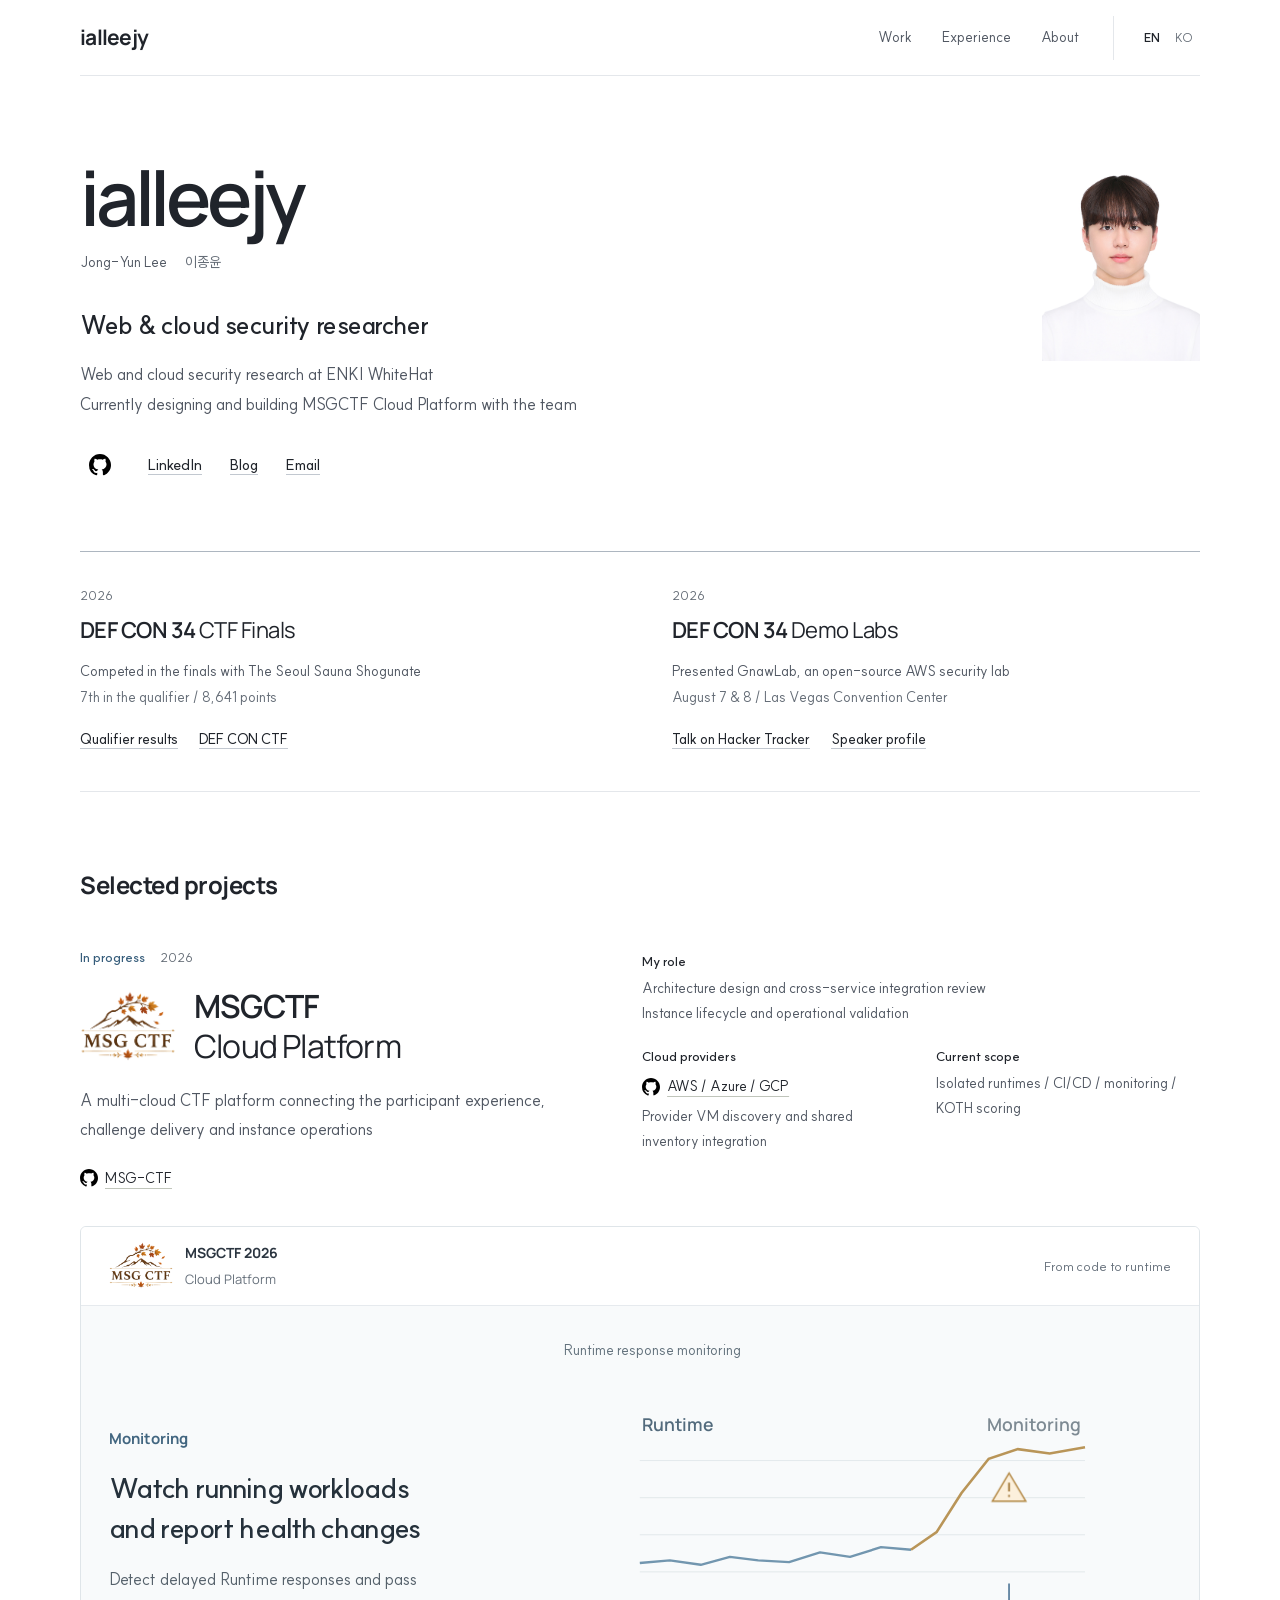
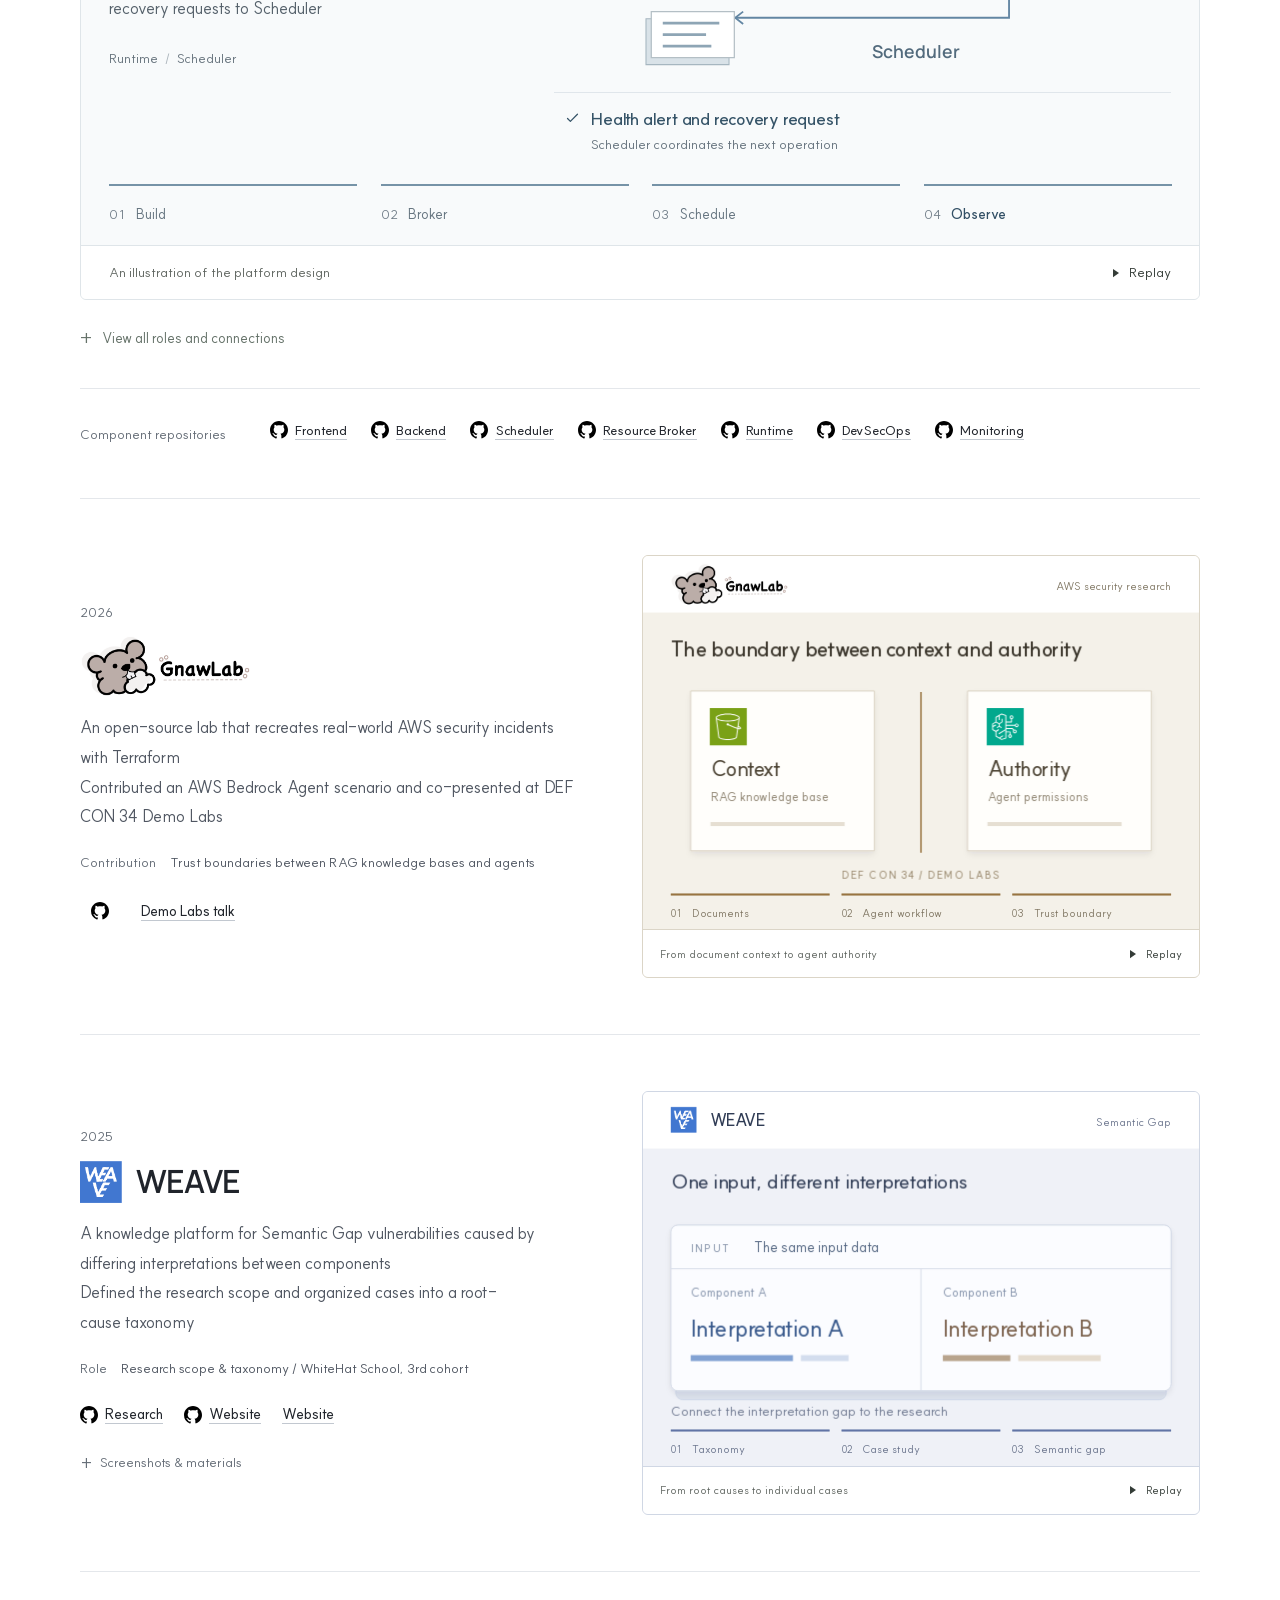
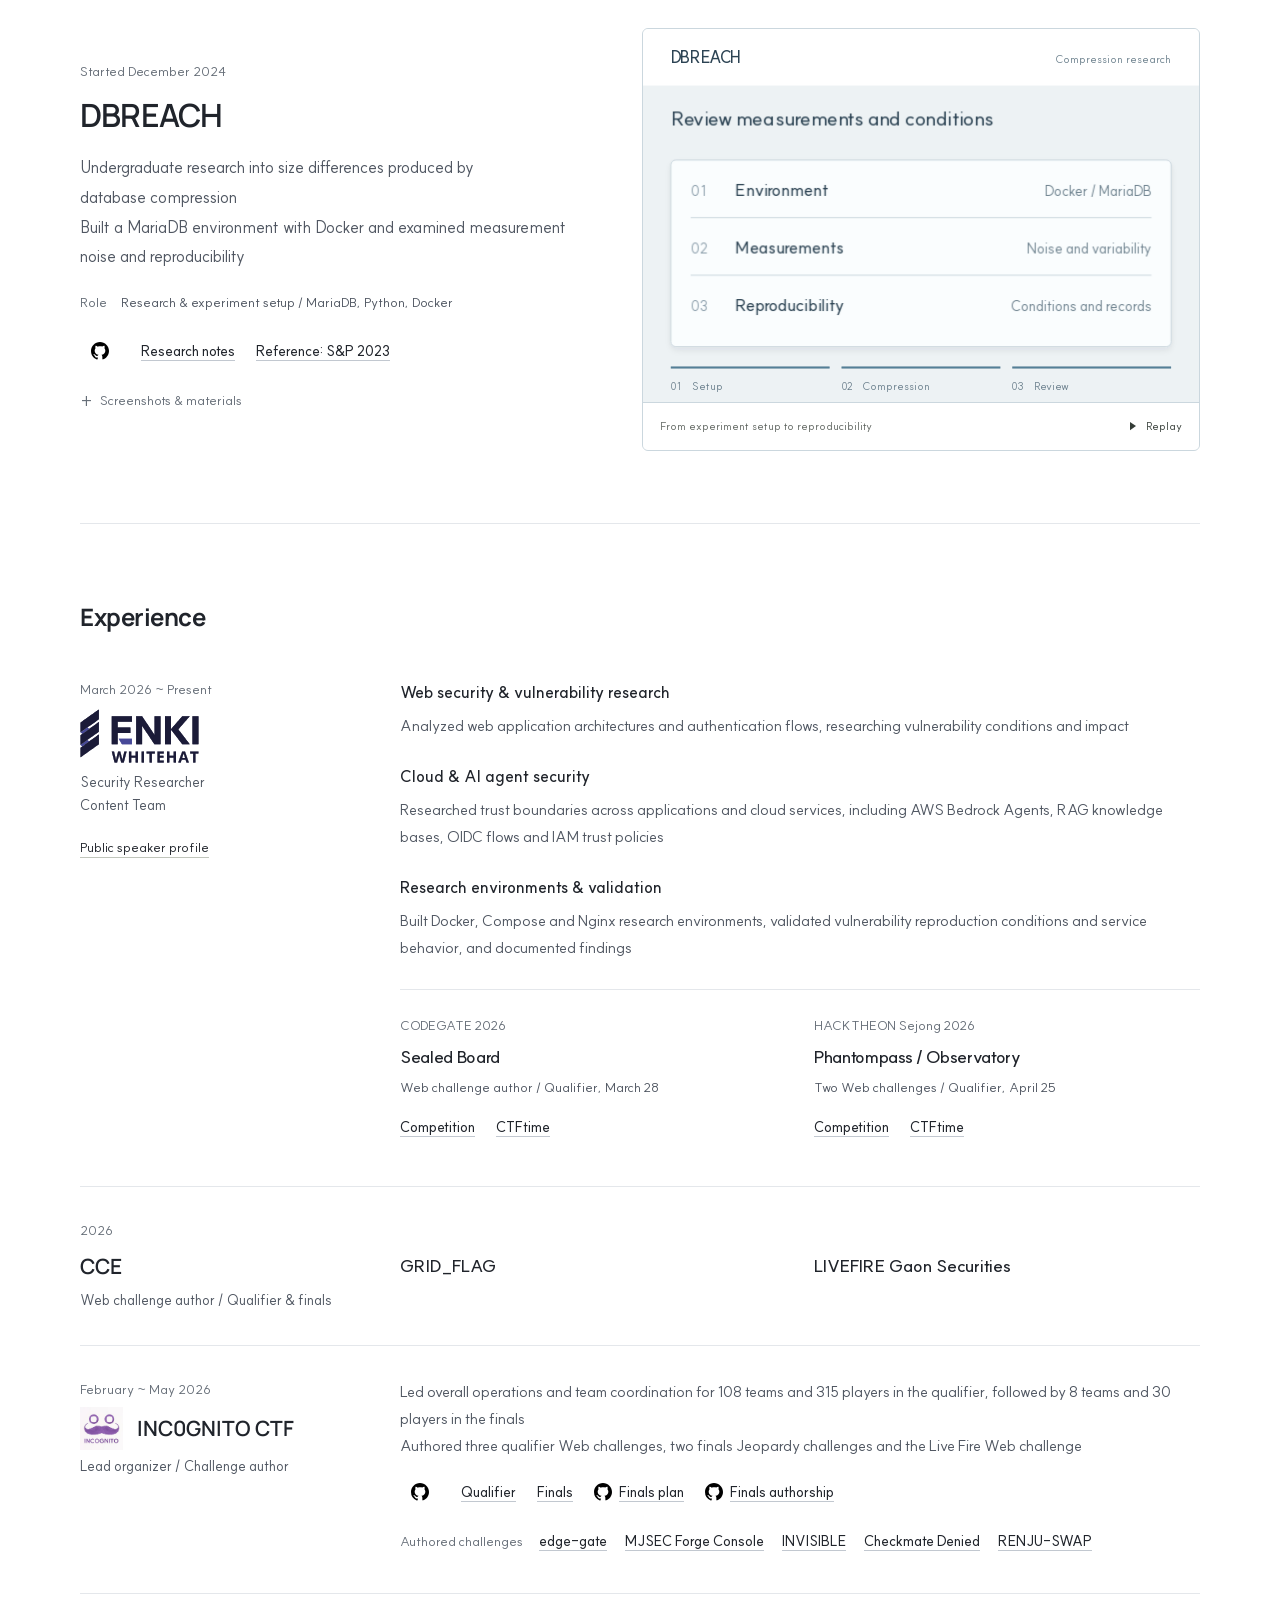
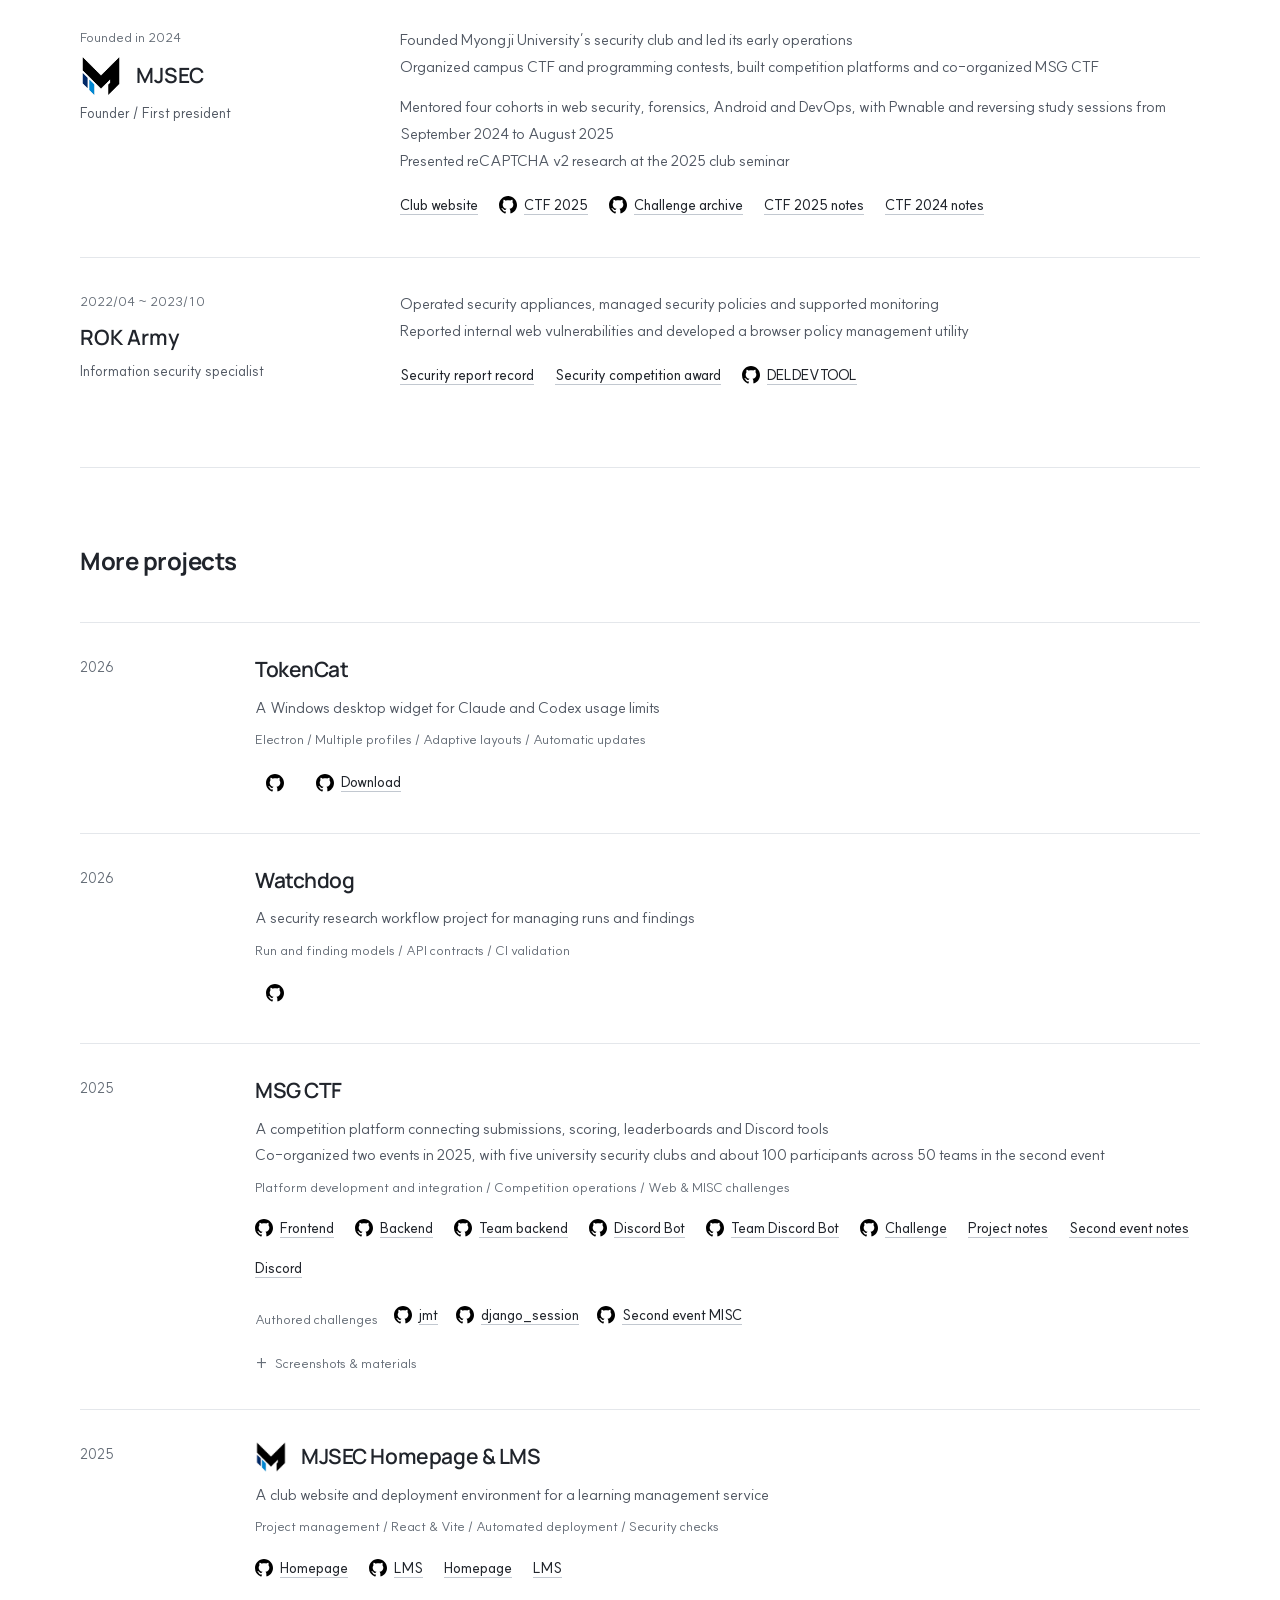
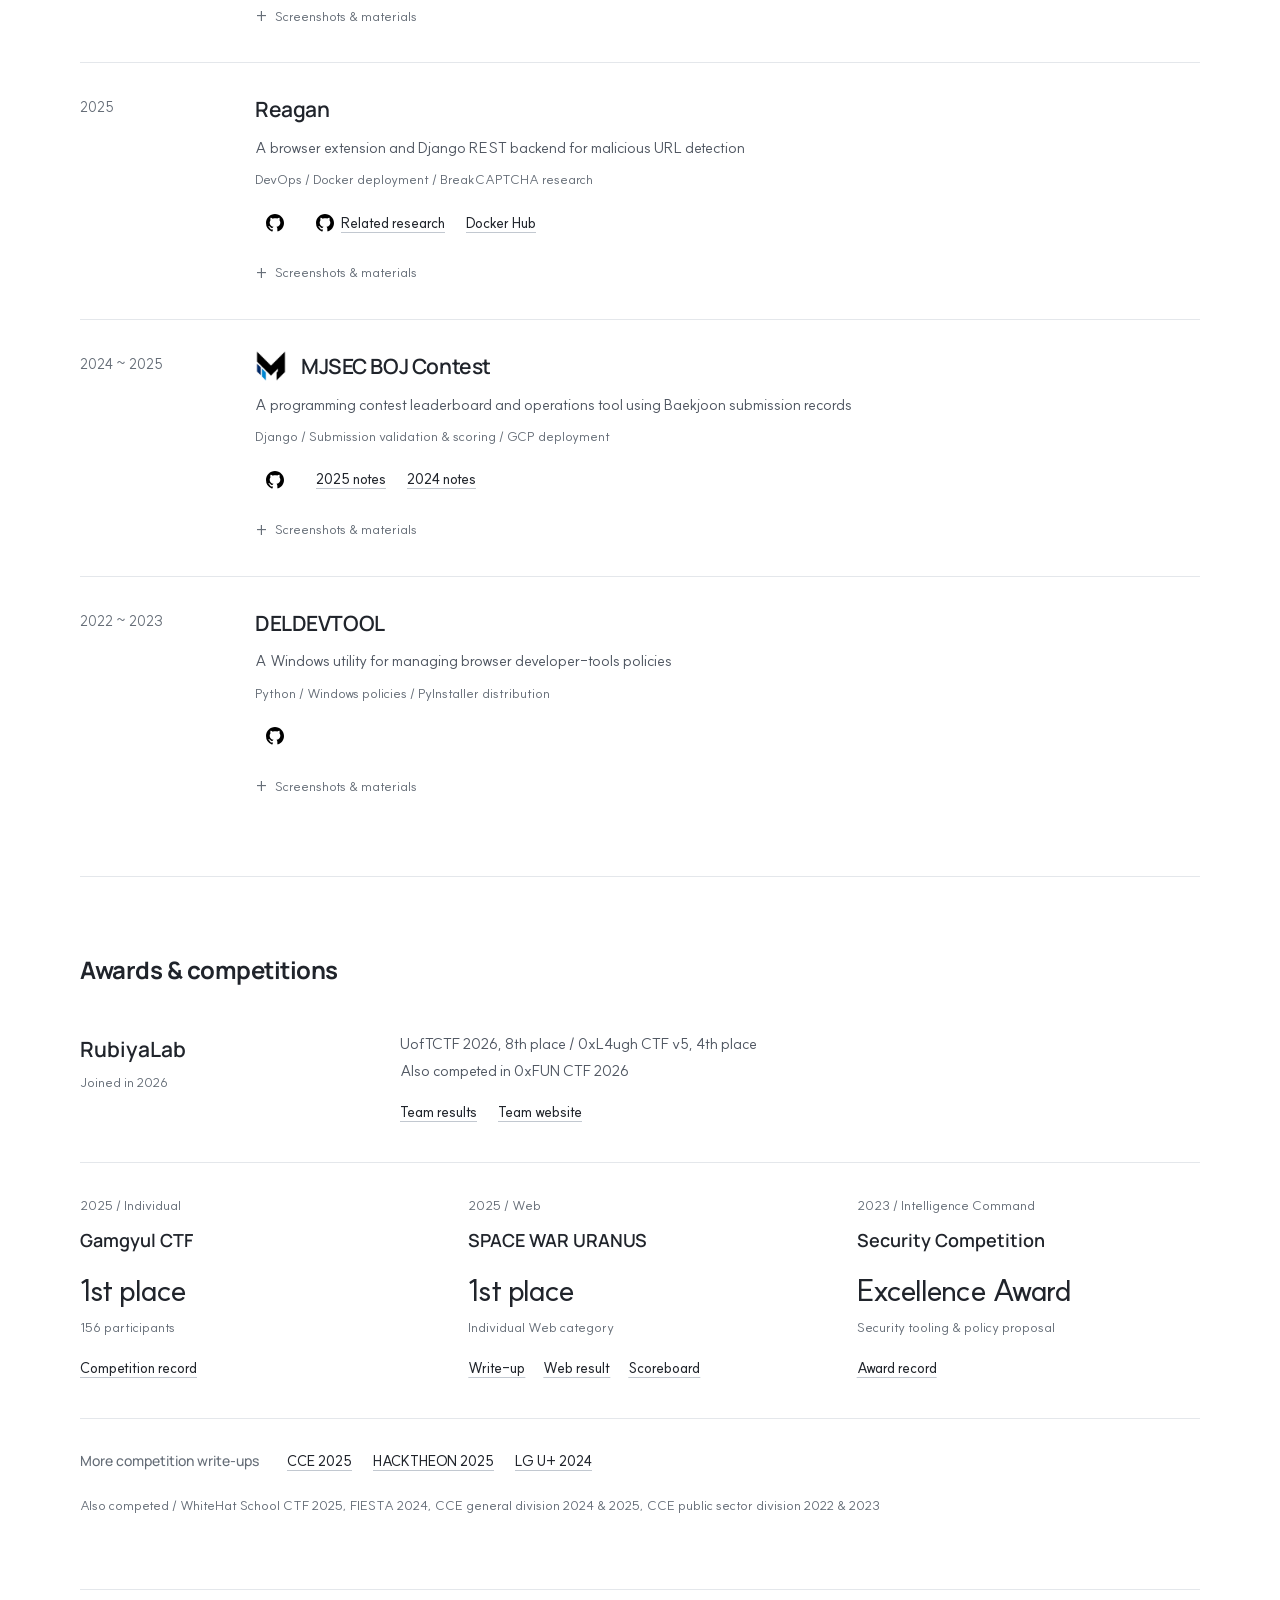
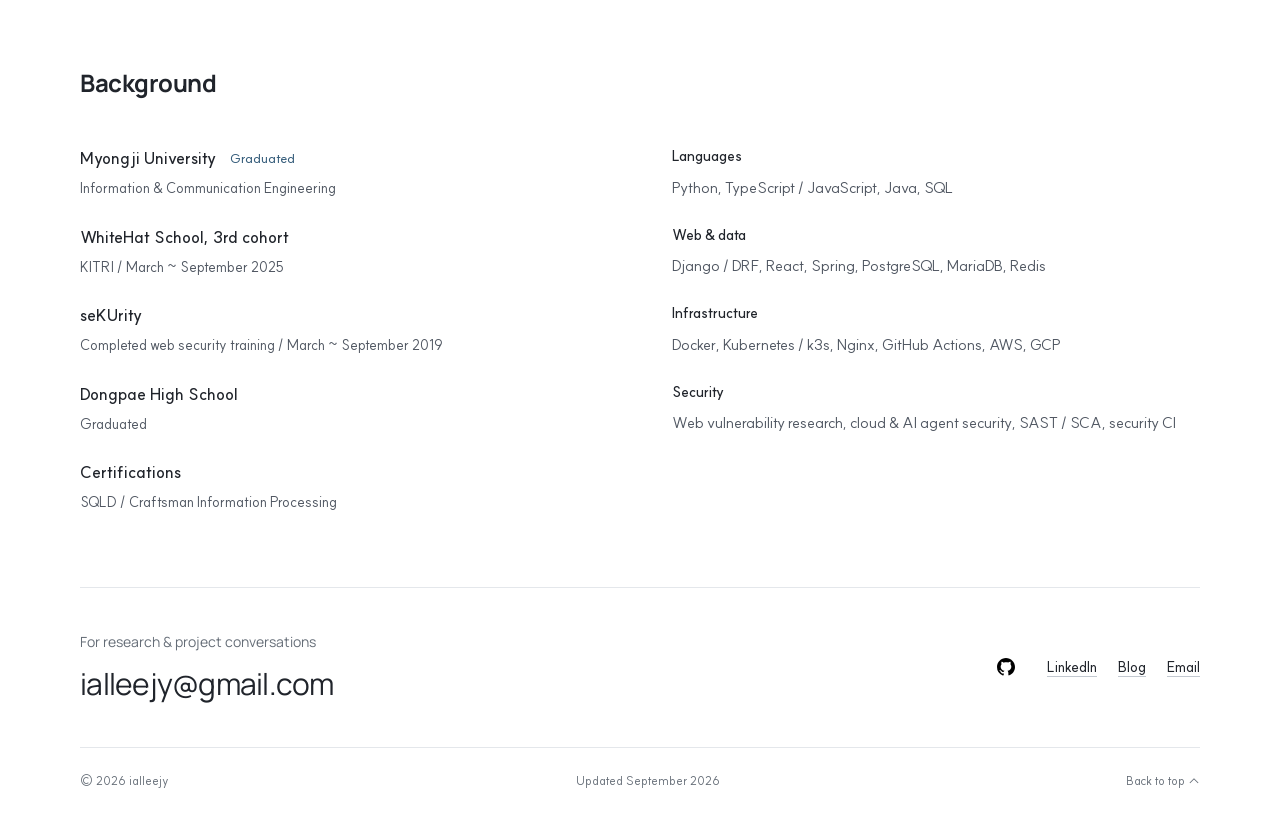
==== commit 39ff04ee: "Add MJSEC branding and CCE 2026 challenge authorship" ====
--- a/index.html
+++ b/index.html
@@ -381,6 +381,16 @@
         </div>
       </article>
 
+      <article class="activity-row" id="cce">
+        <div class="activity-heading"><p class="project-meta">2026</p><h3>CCE</h3><p>Web challenge author / Qualifier &amp; finals</p></div>
+        <div class="activity-body challenge-credits">
+          <ul class="challenge-names" aria-label="Authored challenges">
+            <li>GRID_FLAG</li>
+            <li>LIVEFIRE <span>Gaon Securities</span></li>
+          </ul>
+        </div>
+      </article>
+
       <article class="activity-row" id="inc0gnito">
         <div class="activity-heading"><p class="project-meta">February ~ May 2026</p><h3 class="brand-title"><img class="brand-mark incognito-mark" src="assets/brands/incognito.png" alt="" width="460" height="460">INC0GNITO CTF</h3><p>Lead organizer / Challenge author</p></div>
         <div class="activity-body">
@@ -398,7 +408,7 @@
         </div>
       </article>
       <article class="activity-row" id="mjsec">
-        <div class="activity-heading"><p class="project-meta">Founded in 2024</p><h3>MJSEC</h3><p>Founder / First president</p></div>
+        <div class="activity-heading"><p class="project-meta">Founded in 2024</p><h3 class="brand-title"><svg class="brand-mark mjsec-mark" viewBox="96 96 320 320" width="42" height="42" aria-hidden="true" focusable="false"><image href="assets/brands/mjsec.png" width="512" height="512"/></svg><span>MJSEC</span></h3><p>Founder / First president</p></div>
         <div class="activity-body">
           <p>Founded Myongji University’s security club and led its early operations<br> Organized campus CTF and programming contests, built competition platforms and co-organized MSG CTF</p>
           <p>Mentored four cohorts in web security, forensics, Android and DevOps, with Pwnable and reversing study sessions from September 2024 to August 2025<br> Presented reCAPTCHA v2 research at the 2025 club seminar</p>
@@ -448,7 +458,7 @@
 <a href="assets/msgctf-bot.png" target="_blank" rel="noopener noreferrer">Bot screenshot</a></div></details></div>
     </article><article class="archive-row" id="detail-mjsec">
       <p class="archive-year">2025</p>
-      <div class="archive-copy"><h3>MJSEC Homepage &amp; LMS</h3><p>A club website and deployment environment for a learning management service</p><p class="archive-role">Project management / React &amp; Vite / Automated deployment / Security checks</p><div class="link-row" aria-label="Related links"><a href="https://github.com/MJSEC-MJU/MJSEC_LMS_FRONT" target="_blank" rel="noopener noreferrer" aria-label="Homepage / MJSEC-MJU/MJSEC_LMS_FRONT GitHub" title="MJSEC-MJU/MJSEC_LMS_FRONT GitHub" class="github-link"><img class="link-icon" src="assets/brands/github.svg" alt="" width="18" height="18"><span>Homepage</span></a>
+      <div class="archive-copy"><h3><span class="brand-title"><svg class="brand-mark mjsec-mark" viewBox="96 96 320 320" width="42" height="42" aria-hidden="true" focusable="false"><image href="assets/brands/mjsec.png" width="512" height="512"/></svg><span>MJSEC Homepage &amp; LMS</span></span></h3><p>A club website and deployment environment for a learning management service</p><p class="archive-role">Project management / React &amp; Vite / Automated deployment / Security checks</p><div class="link-row" aria-label="Related links"><a href="https://github.com/MJSEC-MJU/MJSEC_LMS_FRONT" target="_blank" rel="noopener noreferrer" aria-label="Homepage / MJSEC-MJU/MJSEC_LMS_FRONT GitHub" title="MJSEC-MJU/MJSEC_LMS_FRONT GitHub" class="github-link"><img class="link-icon" src="assets/brands/github.svg" alt="" width="18" height="18"><span>Homepage</span></a>
 <a href="https://github.com/MJSEC-MJU/MJSEC_LMS_FRONT_LMS" target="_blank" rel="noopener noreferrer" aria-label="LMS / MJSEC-MJU/MJSEC_LMS_FRONT_LMS GitHub" title="MJSEC-MJU/MJSEC_LMS_FRONT_LMS GitHub" class="github-link"><img class="link-icon" src="assets/brands/github.svg" alt="" width="18" height="18"><span>LMS</span></a>
 <a href="https://mjsec.kr" target="_blank" rel="noopener noreferrer">Homepage</a>
 <a href="https://mjsec.kr/lms" target="_blank" rel="noopener noreferrer">LMS</a></div><details class="resource-details"><summary>Screenshots &amp; materials</summary><div class="link-row" aria-label="Related links"><a href="assets/mjsec_hompage.png" target="_blank" rel="noopener noreferrer">Homepage</a>
@@ -463,7 +473,7 @@
 <a href="assets/reagan-recaptcha.png" target="_blank" rel="noopener noreferrer">Research material</a></div></details></div>
     </article><article class="archive-row" id="detail-boj">
       <p class="archive-year">2024 ~ 2025</p>
-      <div class="archive-copy"><h3>MJSEC BOJ Contest</h3><p>A programming contest leaderboard and operations tool using Baekjoon submission records</p><p class="archive-role">Django / Submission validation &amp; scoring / GCP deployment</p><div class="link-row" aria-label="Related links"><a href="https://github.com/MJSEC-MJU/MJSEC_BOJ" target="_blank" rel="noopener noreferrer" aria-label="MJSEC-MJU/MJSEC_BOJ GitHub" title="MJSEC-MJU/MJSEC_BOJ GitHub" class="github-link github-link--icon"><img class="link-icon" src="assets/brands/github.svg" alt="" width="18" height="18"></a>
+      <div class="archive-copy"><h3><span class="brand-title"><svg class="brand-mark mjsec-mark" viewBox="96 96 320 320" width="42" height="42" aria-hidden="true" focusable="false"><image href="assets/brands/mjsec.png" width="512" height="512"/></svg><span>MJSEC BOJ Contest</span></span></h3><p>A programming contest leaderboard and operations tool using Baekjoon submission records</p><p class="archive-role">Django / Submission validation &amp; scoring / GCP deployment</p><div class="link-row" aria-label="Related links"><a href="https://github.com/MJSEC-MJU/MJSEC_BOJ" target="_blank" rel="noopener noreferrer" aria-label="MJSEC-MJU/MJSEC_BOJ GitHub" title="MJSEC-MJU/MJSEC_BOJ GitHub" class="github-link github-link--icon"><img class="link-icon" src="assets/brands/github.svg" alt="" width="18" height="18"></a>
 <a href="https://plucky-ink-23c.notion.site/MJSEC-BOJ-CONTEST-2025-21b0f19c72be8111acf8ef4458b67514" target="_blank" rel="noopener noreferrer">2025 notes</a>
 <a href="https://plucky-ink-23c.notion.site/MJSEC-BOJ-CONTEST-2024-21b0f19c72be81f5b8f5e5e2efa8662d?source=copy_link" target="_blank" rel="noopener noreferrer">2024 notes</a></div><details class="resource-details"><summary>Screenshots &amp; materials</summary><div class="link-row" aria-label="Related links"><a href="assets/boj-dashboard.png" target="_blank" rel="noopener noreferrer">Dashboard</a>
 <a href="assets/boj-leaderboard.png" target="_blank" rel="noopener noreferrer">Leaderboard</a>
--- a/assets/portfolio.css
+++ b/assets/portfolio.css
@@ -150,6 +150,10 @@
 .activity-body > p + p { margin-top: 13px; }
 .activity-body .link-row { margin-top: 11px; }
 .activity-body .link-row a { font-size: 14px; }
+.challenge-credits { align-self: center; }
+.challenge-names { display: grid; grid-template-columns: 1fr 1fr; gap: 10px 28px; padding: 0; margin: 0; list-style: none; font-size: 17px; font-weight: 600; line-height: 1.6; }
+.challenge-names span { display: inline-block; }
+.archive-copy .mjsec-mark { width: 32px; height: 32px; }
 .authored-links { display: flex; flex-wrap: wrap; align-items: baseline; gap: 4px 16px; margin-top: 7px; }
 .authored-links > span { font-size: 13px; color: var(--muted); }
 .authored-links .link-row { margin-top: 0; column-gap: 18px; }
@@ -281,6 +285,7 @@
   .link-row { column-gap: 22px; }
   .link-row a, .resource-details summary { min-height: 40px; }
   .challenge-grid { grid-template-columns: 1fr; gap: 22px; }
+  .challenge-names { grid-template-columns: 1fr; }
   .challenge-grid > div + div { border-top: 1px solid var(--line); padding-top: 20px; }
   .archive-row { grid-template-columns: 1fr; gap: 6px; padding-block: 24px; }
   .archive-year { font-size: 13px; padding: 0; }
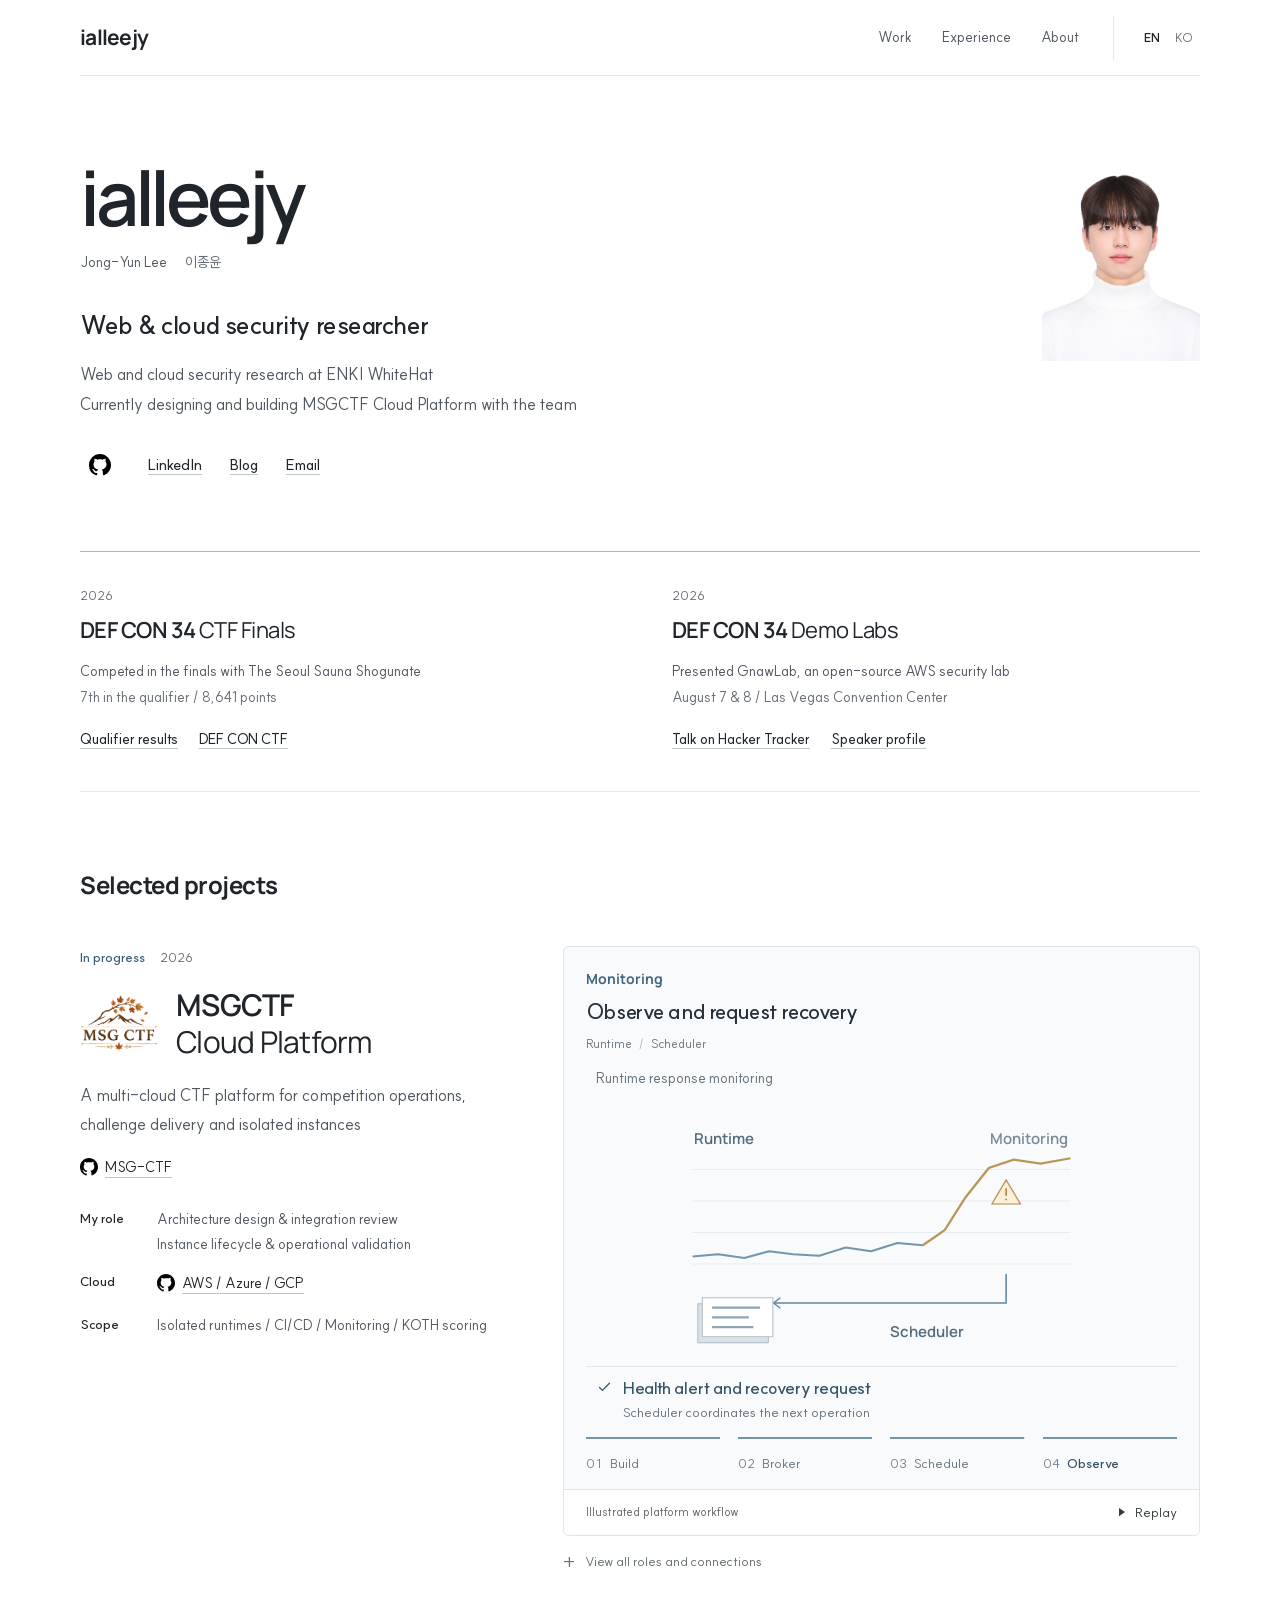
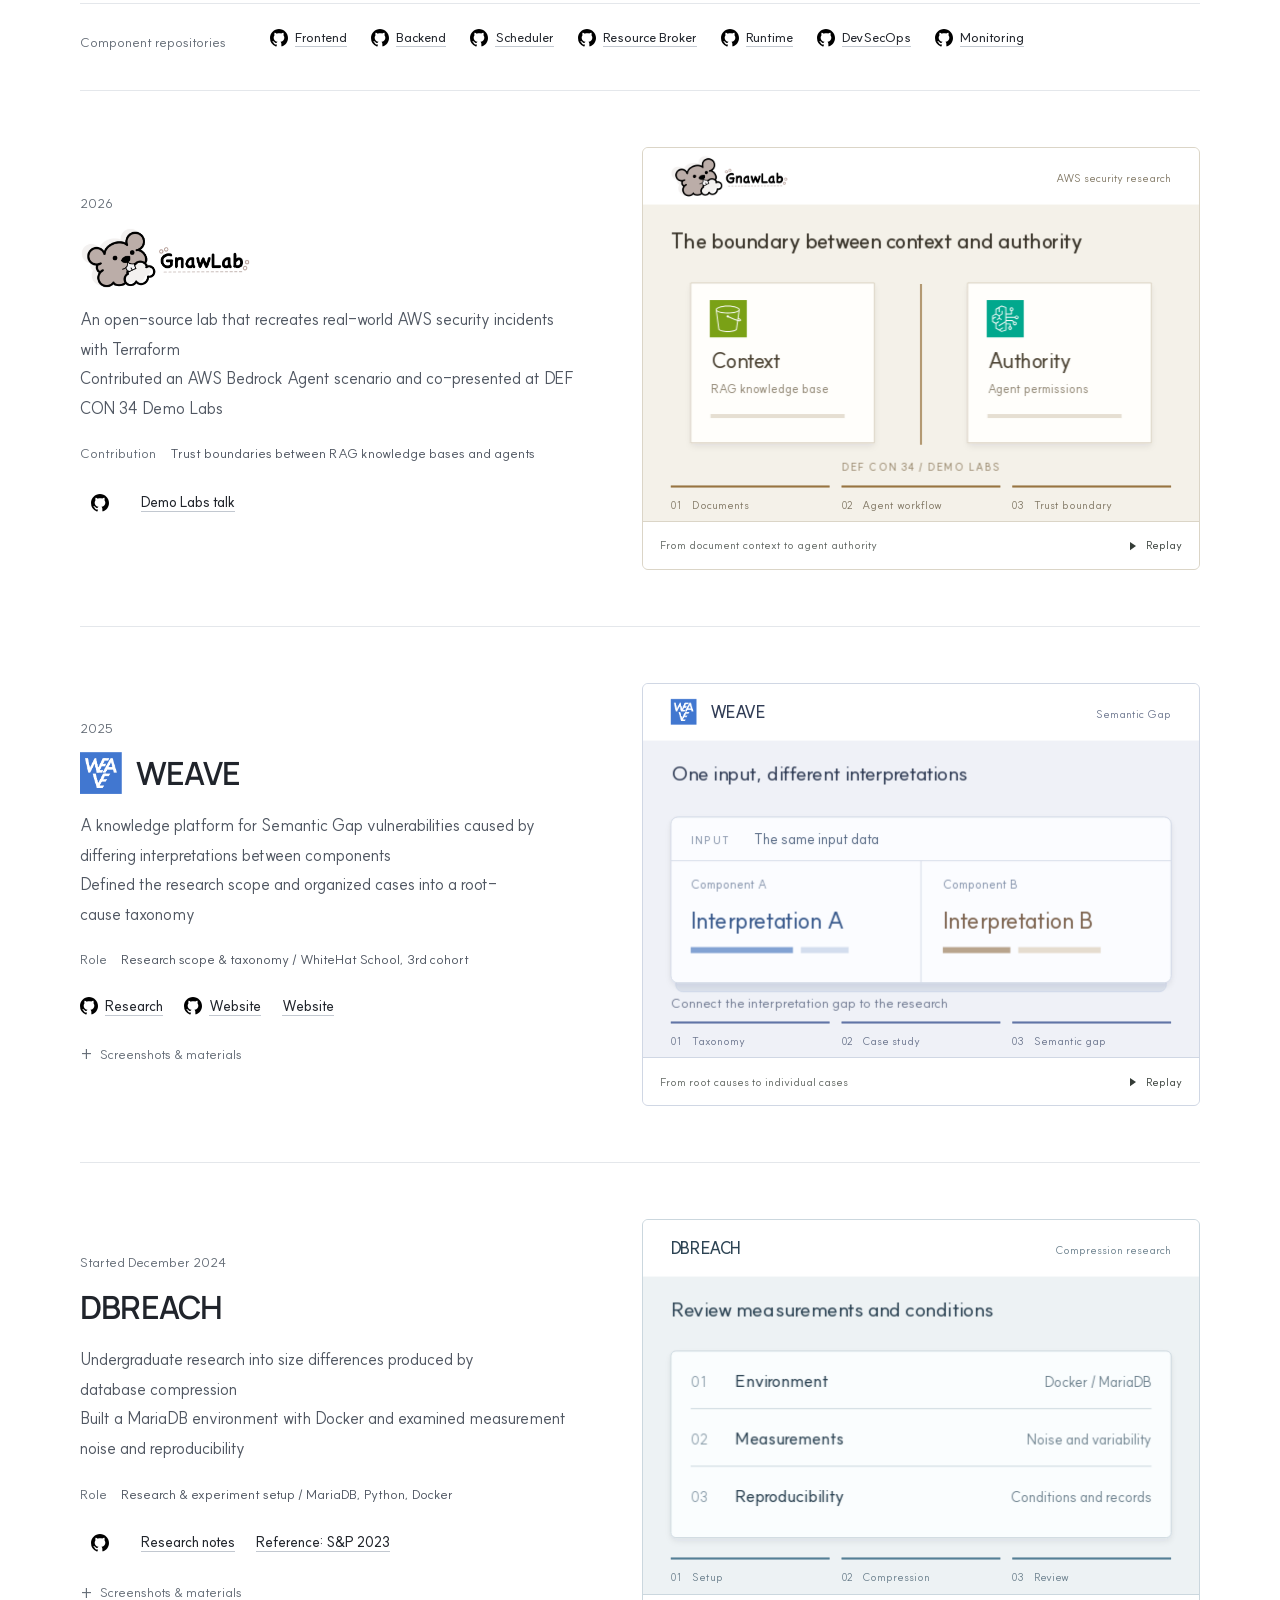
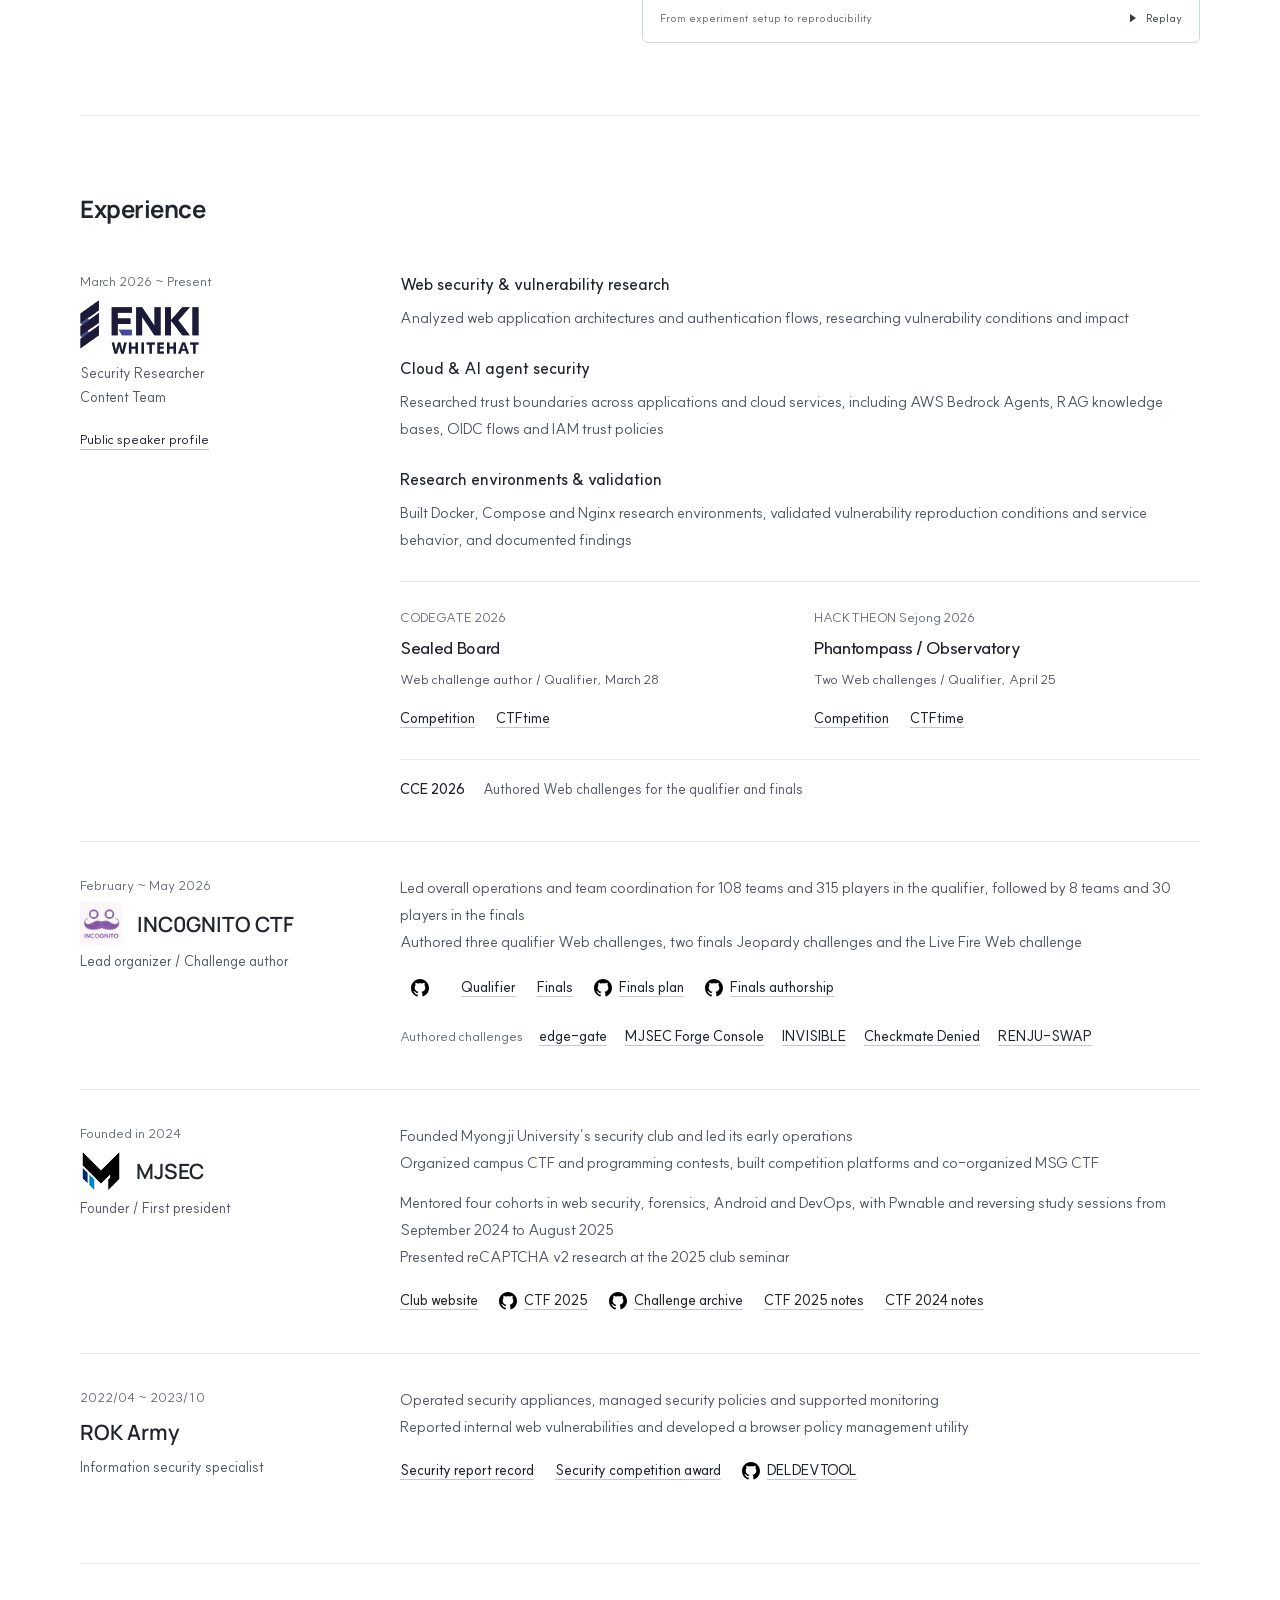
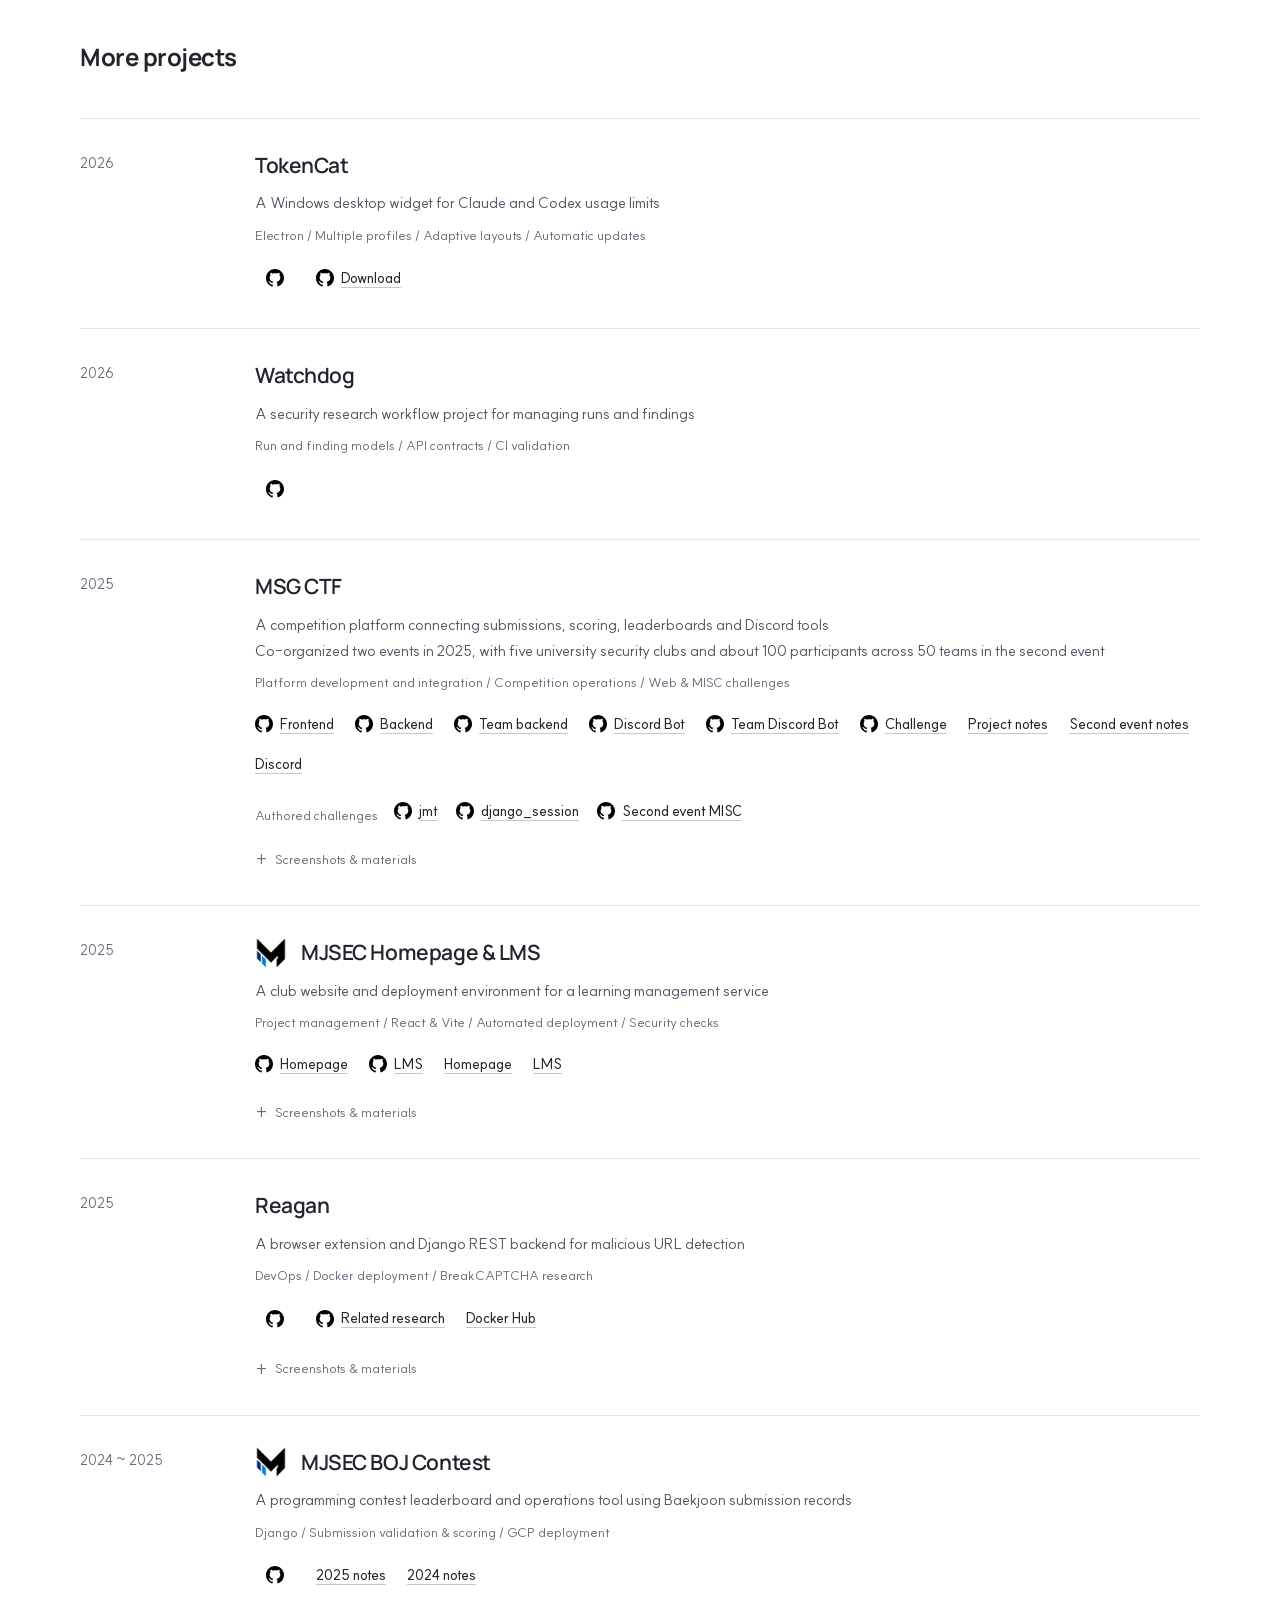
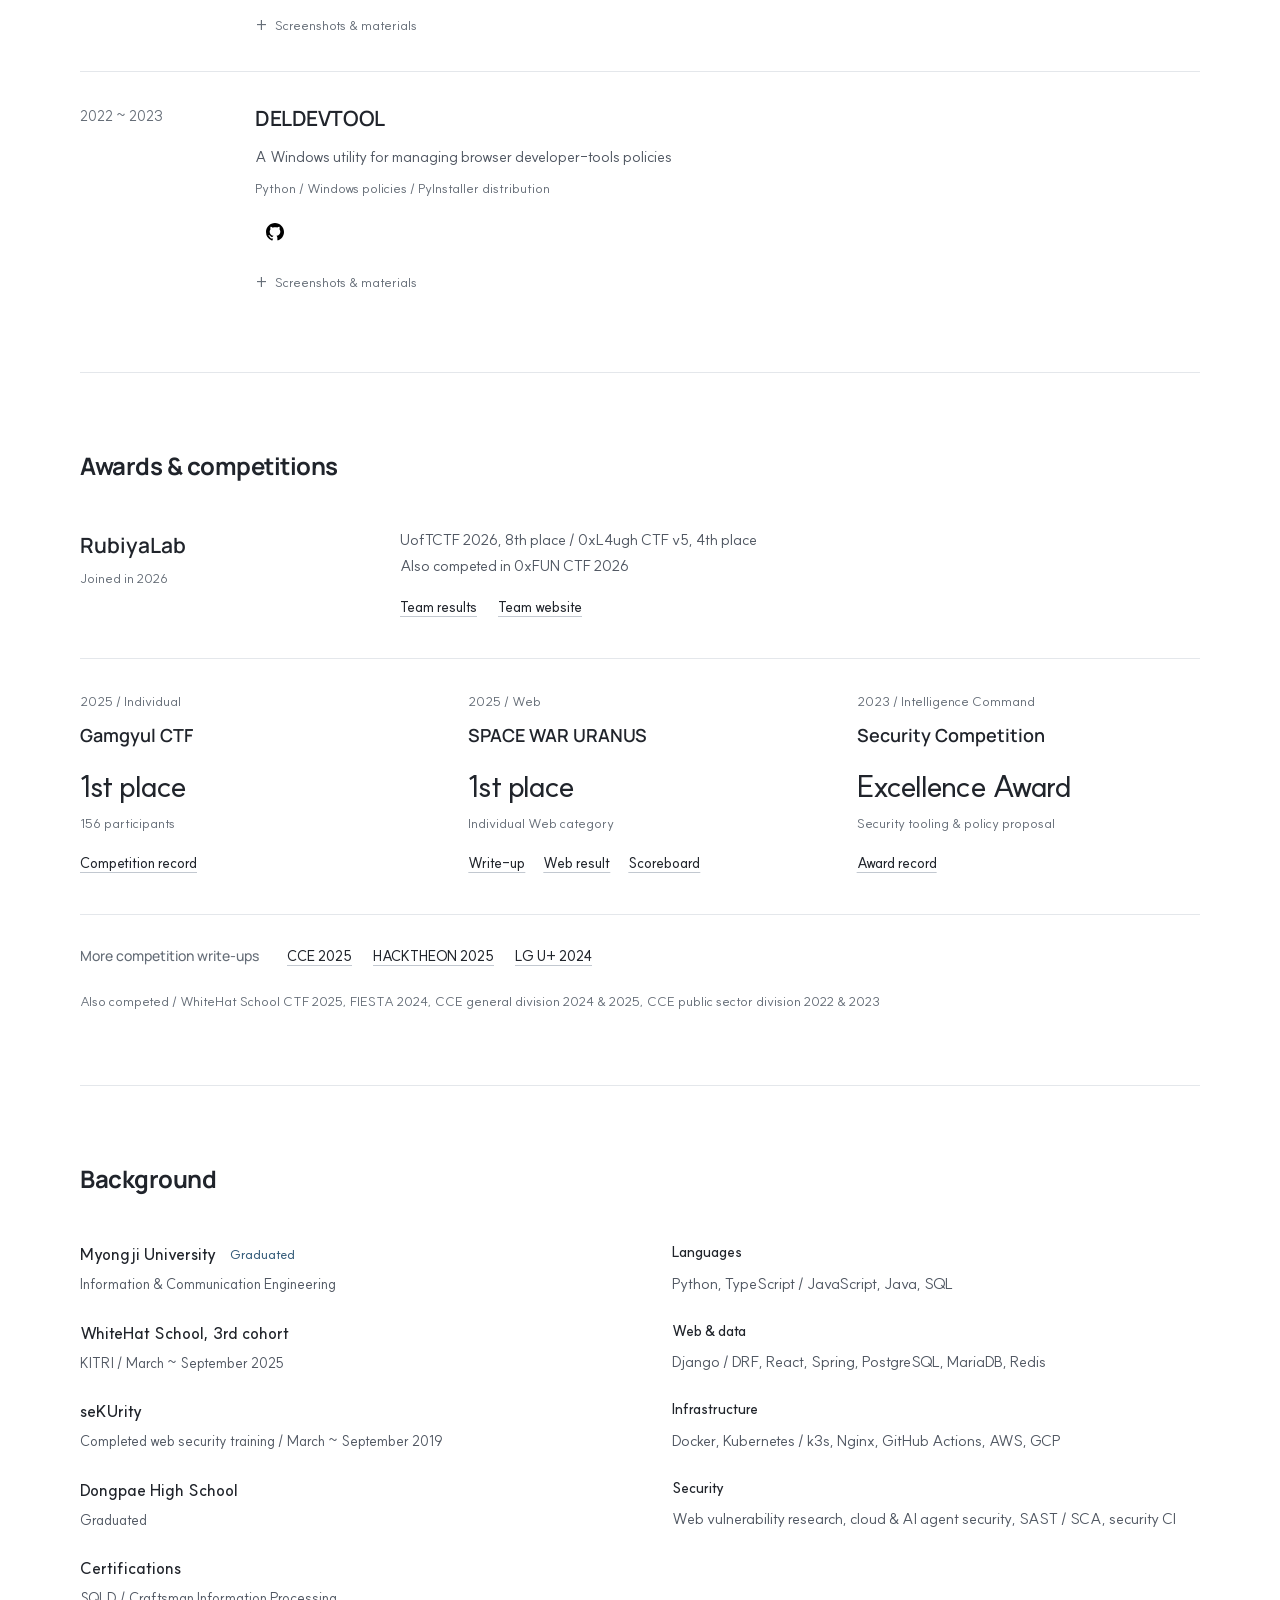
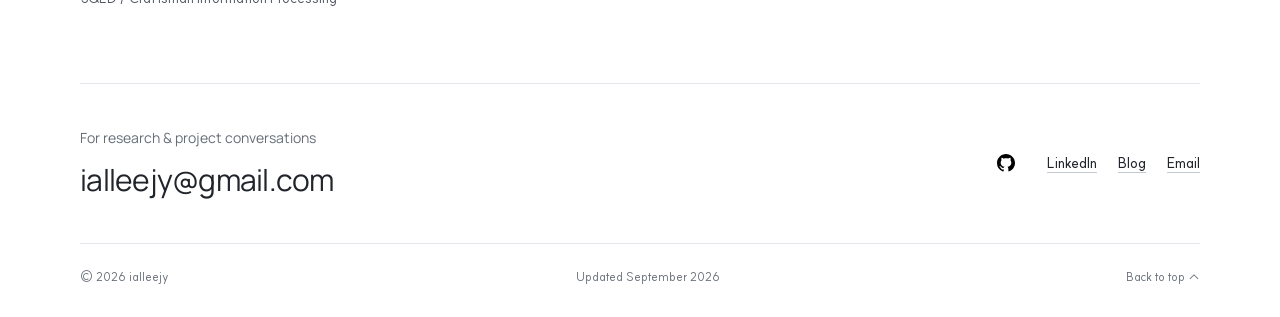
==== commit d70fbc97: "Compact MSGCTF layout and move CCE credit into ENKI work" ====
--- a/index.html
+++ b/index.html
@@ -88,19 +88,18 @@
             <div class="feature-summary">
             <p class="project-meta"><span class="status">In progress</span><span>2026</span></p>
             <div class="project-brand"><svg class="brand-mark msgctf-mark" viewBox="231 321 792 581" aria-hidden="true" focusable="false"><image href="assets/brands/msgctf-2026.png" width="1254" height="1254"/></svg><h3>MSGCTF<br> <span>Cloud Platform</span></h3></div>
-            <p class="project-description">A multi-cloud CTF platform connecting the participant experience, challenge delivery and instance operations</p>
+            <p class="project-description">A multi-cloud CTF platform for competition operations, challenge delivery and isolated instances</p>
             <a href="https://github.com/MSG-CTF" target="_blank" rel="noopener noreferrer" aria-label="MSG-CTF / MSG-CTF GitHub" title="MSG-CTF GitHub" class="feature-link github-link"><img class="link-icon" src="assets/brands/github.svg" alt="" width="18" height="18"><span>MSG-CTF</span></a>
             </div>
             <dl class="contribution">
-              <div><dt>My role</dt><dd>Architecture design and cross-service integration review<br> Instance lifecycle and operational validation</dd></div>
-              <div><dt>Cloud providers</dt><dd><a href="https://github.com/MSG-CTF/resource-broker/tree/staging/app/adapters" target="_blank" rel="noopener noreferrer" aria-label="AWS / Azure / GCP / MSG-CTF/resource-broker GitHub" title="MSG-CTF/resource-broker GitHub" class="github-link"><img class="link-icon" src="assets/brands/github.svg" alt="" width="18" height="18"><span>AWS / Azure / GCP</span></a><br> Provider VM discovery and shared inventory integration</dd></div>
-              <div><dt>Current scope</dt><dd>Isolated runtimes / CI/CD / monitoring / KOTH scoring</dd></div>
+              <div><dt>My role</dt><dd>Architecture design &amp; integration review<br> Instance lifecycle &amp; operational validation</dd></div>
+              <div><dt>Cloud</dt><dd><a href="https://github.com/MSG-CTF/resource-broker/tree/staging/app/adapters" target="_blank" rel="noopener noreferrer" aria-label="AWS / Azure / GCP / MSG-CTF/resource-broker GitHub" title="MSG-CTF/resource-broker GitHub" class="github-link"><img class="link-icon" src="assets/brands/github.svg" alt="" width="18" height="18"><span>AWS / Azure / GCP</span></a></dd></div>
+              <div><dt>Scope</dt><dd>Isolated runtimes / CI/CD / Monitoring / KOTH scoring</dd></div>
             </dl>
           </div>
-          <figure class="project-film film-msgctf platform-film" data-film="msgctf" data-state="ready" data-duration="24000">
+          <div class="feature-preview"><figure class="project-film film-msgctf platform-film" data-film="msgctf" data-state="ready" data-duration="24000">
       <div class="film-stage platform-stage">
-        <div class="platform-film-header"><div><svg class="msgctf-wordmark" viewBox="231 321 792 581" aria-hidden="true" focusable="false"><image href="assets/brands/msgctf-2026.png" width="1254" height="1254"/></svg><strong>MSGCTF 2026 <span>Cloud Platform</span></strong></div><span>From code to runtime</span></div>
-        <div class="platform-scenes"><section class="platform-scene platform-scene-0 motion" data-scene="0" style="--motion: platform-scene-1" aria-label="Build"><div class="scene-copy"><p class="scene-service" data-role-name="DevSecOps">DevSecOps</p><h4>Validate code<br> and publish an image</h4><p class="scene-description">Build and scan container images, pin their digest and publish release artifacts</p><div class="scene-roles" aria-label="Services involved"><span data-role-name="Backend">Backend</span></div></div><div class="pipeline-visual build-visual"><ol class="pipeline-flow"><li><span class="phase-marker"><span class="motion phase-check" style="--motion: build-gate-1"><svg viewBox="0 0 24 24" aria-hidden="true"><path d="m5 12 4 4L19 6"/></svg></span></span><span>Source check</span></li><li><span class="phase-marker"><span class="motion phase-check" style="--motion: build-gate-2"><svg viewBox="0 0 24 24" aria-hidden="true"><path d="m5 12 4 4L19 6"/></svg></span></span><span>Build / scan</span></li><li><span class="phase-marker"><span class="motion phase-check" style="--motion: build-gate-3"><svg viewBox="0 0 24 24" aria-hidden="true"><path d="m5 12 4 4L19 6"/></svg></span></span><span>Publish</span></li></ol><svg class="pipeline-drawing" viewBox="0 0 560 360" role="img" aria-label="DevSecOps builds source into layered container images, scans them and publishes images and an SBOM">
+        <div class="platform-scenes"><section class="platform-scene platform-scene-0 motion" data-scene="0" style="--motion: platform-scene-1" aria-label="Build"><div class="scene-copy"><p class="scene-service" data-role-name="DevSecOps">DevSecOps</p><h4>Validate, build and publish</h4><div class="scene-roles" aria-label="Services involved"><span data-role-name="Backend">Backend</span></div></div><div class="pipeline-visual build-visual"><ol class="pipeline-flow"><li><span class="phase-marker"><span class="motion phase-check" style="--motion: build-gate-1"><svg viewBox="0 0 24 24" aria-hidden="true"><path d="m5 12 4 4L19 6"/></svg></span></span><span>Source check</span></li><li><span class="phase-marker"><span class="motion phase-check" style="--motion: build-gate-2"><svg viewBox="0 0 24 24" aria-hidden="true"><path d="m5 12 4 4L19 6"/></svg></span></span><span>Build / scan</span></li><li><span class="phase-marker"><span class="motion phase-check" style="--motion: build-gate-3"><svg viewBox="0 0 24 24" aria-hidden="true"><path d="m5 12 4 4L19 6"/></svg></span></span><span>Publish</span></li></ol><svg class="pipeline-drawing" viewBox="0 0 560 360" role="img" aria-label="DevSecOps builds source into layered container images, scans them and publishes images and an SBOM">
       <path class="transport-guide" d="M123 163h101M363 163h70"/>
       <path class="motion transport-active" style="--motion: build-path" d="M123 163h101" pathLength="100"/>
       <path class="motion transport-active publish-route" style="--motion: build-publish" d="M363 163h70" pathLength="100"/>
@@ -118,13 +117,13 @@
       <g class="motion publish-packet" style="--motion: build-upload"><path d="m0 0 10-5 10 5-10 5Z" fill="#bfd3e2"/><path d="m0 0 10 5v10L0 10Z" fill="#7197b3"/><path d="m10 5 10-5v10l-10 5Z" fill="#456f90"/></g>
       <text class="motion drawing-caption" style="--motion: build-image-label" x="292" y="299" text-anchor="middle">OCI IMAGE</text>
       <text class="motion drawing-caption registry-label" style="--motion: build-registry" x="475" y="99" text-anchor="middle">GHCR</text>
-    </svg><div class="motion pipeline-result" style="--motion: build-result"><svg viewBox="0 0 24 24" aria-hidden="true"><path d="m5 12 4 4L19 6"/></svg><strong>Image and SBOM published</strong><span>Backend registers the release</span></div></div></section><section class="platform-scene platform-scene-1 motion" data-scene="1" style="--motion: platform-scene-2" aria-label="Broker"><div class="scene-copy"><p class="scene-service" data-role-name="Resource Broker">Resource Broker</p><h4>Find cloud capacity<br> and hold a target</h4><p class="scene-description">Provide candidates for the team request and reserve the selected capacity</p><div class="scene-roles" aria-label="Services involved"><span data-role-name="Frontend">Frontend</span><span data-role-name="Backend">Backend</span><span data-role-name="Scheduler">Scheduler</span></div></div><div class="pipeline-visual broker-visual"><div class="inventory-criteria"><span>CPU</span><span>Memory</span><span>Architecture</span></div><svg class="pipeline-drawing" viewBox="0 0 560 360" role="img" aria-label="Resource Broker queries shared AWS, Azure and GCP inventory, supplies matching candidates and holds capacity">
+    </svg><div class="motion pipeline-result" style="--motion: build-result"><svg viewBox="0 0 24 24" aria-hidden="true"><path d="m5 12 4 4L19 6"/></svg><strong>Image and SBOM published</strong><span>Backend registers the release</span></div></div></section><section class="platform-scene platform-scene-1 motion" data-scene="1" style="--motion: platform-scene-2" aria-label="Broker"><div class="scene-copy"><p class="scene-service" data-role-name="Resource Broker">Resource Broker</p><h4>Find and reserve cloud capacity</h4><div class="scene-roles" aria-label="Services involved"><span data-role-name="Frontend">Frontend</span><span data-role-name="Backend">Backend</span><span data-role-name="Scheduler">Scheduler</span></div></div><div class="pipeline-visual broker-visual"><div class="inventory-criteria"><span>CPU</span><span>Memory</span><span>Architecture</span></div><svg class="pipeline-drawing" viewBox="0 0 560 360" role="img" aria-label="Resource Broker queries shared AWS, Azure and GCP inventory, supplies matching candidates and holds capacity">
       <g class="motion provider-node cloud-rack" style="--motion: broker-rack-selected" ><image href="assets/brands/aws.svg" x="67.5" y="80" width="41" height="41"/><path class="motion rack-top" style="--motion: broker-selected-top" d="m34 139 18-13h107l-18 13Z"/><path class="motion rack-side" style="--motion: broker-selected-side" d="m141 139 18-13v39l-18 13Z"/><rect class="motion rack-front" style="--motion: broker-selected-front" x="34" y="139" width="107" height="39" rx="3"/><path class="rack-vents" d="M48 153h40m-40 10h40"/><path class="rack-meter" d="M104 153v11m8-11v11m8-11v11"/><path class="motion rack-top" style="--motion: broker-selected-top" d="m34 191 18-13h107l-18 13Z"/><path class="motion rack-side" style="--motion: broker-selected-side" d="m141 191 18-13v39l-18 13Z"/><rect class="motion rack-front" style="--motion: broker-selected-front" x="34" y="191" width="107" height="39" rx="3"/><path class="rack-vents" d="M48 205h40m-40 10h40"/><path class="rack-meter" d="M104 205v11m8-11v11m8-11v11"/></g><g class="motion provider-node cloud-rack" style="--motion: broker-rack" ><image href="assets/brands/azure.svg" x="250.0" y="80" width="40" height="40"/><path class="rack-top" d="m216 139 18-13h107l-18 13Z"/><path class="rack-side" d="m323 139 18-13v39l-18 13Z"/><rect class="rack-front" x="216" y="139" width="107" height="39" rx="3"/><path class="rack-vents" d="M230 153h40m-40 10h40"/><path class="rack-meter" d="M286 153v11m8-11v11m8-11v11"/><path class="rack-top" d="m216 191 18-13h107l-18 13Z"/><path class="rack-side" d="m323 191 18-13v39l-18 13Z"/><rect class="rack-front" x="216" y="191" width="107" height="39" rx="3"/><path class="rack-vents" d="M230 205h40m-40 10h40"/><path class="rack-meter" d="M286 205v11m8-11v11m8-11v11"/></g><g class="motion provider-node cloud-rack" style="--motion: broker-rack" ><image href="assets/brands/google-cloud.svg" x="391.5" y="80" width="121" height="30"/><path class="rack-top" d="m398 139 18-13h107l-18 13Z"/><path class="rack-side" d="m505 139 18-13v39l-18 13Z"/><rect class="rack-front" x="398" y="139" width="107" height="39" rx="3"/><path class="rack-vents" d="M412 153h40m-40 10h40"/><path class="rack-meter" d="M468 153v11m8-11v11m8-11v11"/><path class="rack-top" d="m398 191 18-13h107l-18 13Z"/><path class="rack-side" d="m505 191 18-13v39l-18 13Z"/><rect class="rack-front" x="398" y="191" width="107" height="39" rx="3"/><path class="rack-vents" d="M412 205h40m-40 10h40"/><path class="rack-meter" d="M468 205v11m8-11v11m8-11v11"/></g>
       <path class="transport-guide" d="M87 235v27h364v-27m-182-1v28m0 0v44"/>
       <path class="motion transport-active" style="--motion: broker-route" d="M87 235v27h182v44" pathLength="100"/>
       <g class="motion reservation-object" style="--motion: broker-target"><path d="M186 303h167l19 20-19 20H186l-19-20Z" fill="#e8eff5" stroke="#6f92af" stroke-width="1.5"/><path d="m191 322 7 7 12-14" fill="none" stroke="#527d60" stroke-width="2.5"/><text class="reservation-label" x="282" y="330" text-anchor="middle">HELD</text></g>
       <g class="motion broker-match" style="--motion: broker-match"><path d="m125 122 9 9 17-20" fill="none" stroke="#4c775d" stroke-width="3"/></g>
-    </svg><div class="motion pipeline-result" style="--motion: broker-result"><svg viewBox="0 0 24 24" aria-hidden="true"><path d="m5 12 4 4L19 6"/></svg><strong>Capacity held for the instance</strong><span>Target and reservation returned to Scheduler</span></div></div></section><section class="platform-scene platform-scene-2 motion" data-scene="2" style="--motion: platform-scene-3" aria-label="Schedule"><div class="scene-copy"><p class="scene-service" data-role-name="Scheduler">Instance Scheduler</p><h4>From reservation<br> to running containers</h4><p class="scene-description">Dispatch creation to Runtime, commit successful reservations and manage instance lifecycle</p><div class="scene-roles" aria-label="Services involved"><span data-role-name="Resource Broker">Resource Broker</span><span data-role-name="Runtime">Runtime</span></div></div><div class="pipeline-visual schedule-visual"><ol class="pipeline-flow"><li><span class="phase-marker"><span class="motion phase-check" style="--motion: schedule-gate-1"><svg viewBox="0 0 24 24" aria-hidden="true"><path d="m5 12 4 4L19 6"/></svg></span></span><span>Dispatch</span></li><li><span class="phase-marker"><span class="motion phase-check" style="--motion: schedule-gate-2"><svg viewBox="0 0 24 24" aria-hidden="true"><path d="m5 12 4 4L19 6"/></svg></span></span><span>Run</span></li><li><span class="phase-marker"><span class="motion phase-check" style="--motion: schedule-gate-3"><svg viewBox="0 0 24 24" aria-hidden="true"><path d="m5 12 4 4L19 6"/></svg></span></span><span>Commit</span></li></ol><svg class="pipeline-drawing" viewBox="0 0 560 360" role="img" aria-label="Instance Scheduler dispatches a Runtime operation to the reserved target and commits the reservation after isolated containers are running">
+    </svg><div class="motion pipeline-result" style="--motion: broker-result"><svg viewBox="0 0 24 24" aria-hidden="true"><path d="m5 12 4 4L19 6"/></svg><strong>Capacity held for the instance</strong><span>Target and reservation returned to Scheduler</span></div></div></section><section class="platform-scene platform-scene-2 motion" data-scene="2" style="--motion: platform-scene-3" aria-label="Schedule"><div class="scene-copy"><p class="scene-service" data-role-name="Scheduler">Instance Scheduler</p><h4>Create isolated instances</h4><div class="scene-roles" aria-label="Services involved"><span data-role-name="Resource Broker">Resource Broker</span><span data-role-name="Runtime">Runtime</span></div></div><div class="pipeline-visual schedule-visual"><ol class="pipeline-flow"><li><span class="phase-marker"><span class="motion phase-check" style="--motion: schedule-gate-1"><svg viewBox="0 0 24 24" aria-hidden="true"><path d="m5 12 4 4L19 6"/></svg></span></span><span>Dispatch</span></li><li><span class="phase-marker"><span class="motion phase-check" style="--motion: schedule-gate-2"><svg viewBox="0 0 24 24" aria-hidden="true"><path d="m5 12 4 4L19 6"/></svg></span></span><span>Run</span></li><li><span class="phase-marker"><span class="motion phase-check" style="--motion: schedule-gate-3"><svg viewBox="0 0 24 24" aria-hidden="true"><path d="m5 12 4 4L19 6"/></svg></span></span><span>Commit</span></li></ol><svg class="pipeline-drawing" viewBox="0 0 560 360" role="img" aria-label="Instance Scheduler dispatches a Runtime operation to the reserved target and commits the reservation after isolated containers are running">
       <g class="request-queue"><path class="queue-back" d="M29 49h107v66H29Z"/><path class="queue-mid" d="M34 40h107v66H34Z"/><path class="source-paper" d="M39 31h107v66H39Z"/><path class="queue-lines" d="M53 72h70m-70 12h46"/><text class="object-label" x="52" y="56">REQUEST</text></g>
       <g class="reservation-receipt"><rect x="29" y="128" width="133" height="29" rx="4"/><text class="motion receipt-held" style="--motion: schedule-held" x="95" y="148" text-anchor="middle">HELD</text><text class="motion receipt-committed" style="--motion: schedule-commit" x="95" y="148" text-anchor="middle">COMMITTED</text></g>
       <path class="transport-guide" d="M157 66h296v45"/>
@@ -139,7 +138,7 @@
       <g class="motion scheduled-container db-container" style="--motion: schedule-db"><g class="container database-container"><polygon class="iso-front" points="175.5,143.8 221.4,166.3 221.4,208.3 175.5,185.8"/><polygon class="iso-side" points="256.5,149.1 221.4,166.3 221.4,208.3 256.5,191.1"/><polygon class="iso-top" points="210.6,126.7 256.5,149.1 221.4,166.3 175.5,143.8"/><g class="container-ribs"><path d="M183.1 152.6 183.1 184.6"/><path d="M190.8 156.3 190.8 188.3"/><path d="M198.4 160.1 198.4 192.1"/><path d="M206.1 163.8 206.1 195.8"/><path d="M213.8 167.5 213.8 199.5"/></g></g></g>
       <text class="drawing-caption" x="134" y="299">TEAM A</text><text class="drawing-caption muted-caption" x="357" y="315">TEAM B</text>
       <g class="motion schedule-ready" style="--motion: schedule-ready"><path d="m488 127 8 8 13-17" fill="none" stroke="#456e55" stroke-width="3"/></g>
-    </svg><div class="motion pipeline-result" style="--motion: schedule-result"><svg viewBox="0 0 24 24" aria-hidden="true"><path d="m5 12 4 4L19 6"/></svg><strong>Isolated containers running</strong><span>Namespace / Pod / NetworkPolicy</span></div></div></section><section class="platform-scene platform-scene-3 motion" data-scene="3" style="--motion: platform-scene-4" aria-label="Observe"><div class="scene-copy"><p class="scene-service" data-role-name="Monitoring">Monitoring</p><h4>Watch running workloads<br> and report health changes</h4><p class="scene-description">Detect delayed Runtime responses and pass recovery requests to Scheduler</p><div class="scene-roles" aria-label="Services involved"><span data-role-name="Runtime">Runtime</span><span data-role-name="Scheduler">Scheduler</span></div></div><div class="pipeline-visual monitor-visual"><div class="monitor-label">Runtime response monitoring</div><svg class="pipeline-drawing" viewBox="0 0 560 360" role="img" aria-label="Monitoring observes delayed Runtime health responses and sends a recovery request to Scheduler">
+    </svg><div class="motion pipeline-result" style="--motion: schedule-result"><svg viewBox="0 0 24 24" aria-hidden="true"><path d="m5 12 4 4L19 6"/></svg><strong>Isolated containers running</strong><span>Namespace / Pod / NetworkPolicy</span></div></div></section><section class="platform-scene platform-scene-3 motion" data-scene="3" style="--motion: platform-scene-4" aria-label="Observe"><div class="scene-copy"><p class="scene-service" data-role-name="Monitoring">Monitoring</p><h4>Observe and request recovery</h4><div class="scene-roles" aria-label="Services involved"><span data-role-name="Runtime">Runtime</span><span data-role-name="Scheduler">Scheduler</span></div></div><div class="pipeline-visual monitor-visual"><div class="monitor-label">Runtime response monitoring</div><svg class="pipeline-drawing" viewBox="0 0 560 360" role="img" aria-label="Monitoring observes delayed Runtime health responses and sends a recovery request to Scheduler">
       <path class="health-grid" d="M28 98h504M28 140h504M28 182h504M28 224h504"/>
       <path class="motion health-trace" style="--motion: monitor-trace" pathLength="100" d="M28 214 62 211 97 216 130 207 162 211 197 213 232 202 266 207 301 196 335 199"/>
       <path class="motion health-delay" style="--motion: monitor-alert" pathLength="100" d="M335 199 364 179 392 135 423 96 456 85 492 90 532 83"/>
@@ -151,8 +150,8 @@
     </svg><div class="motion pipeline-result" style="--motion: monitor-result"><svg viewBox="0 0 24 24" aria-hidden="true"><path d="m5 12 4 4L19 6"/></svg><strong>Health alert and recovery request</strong><span>Scheduler coordinates the next operation</span></div></div></section></div>
         <div class="platform-steps" role="group" aria-label="Choose a preview scene"><button class="platform-step" type="button" data-seek="5400" data-scene-select="0" aria-pressed="true" hidden><span class="step-number">01</span><span>Build</span><span class="step-progress motion" style="--motion: platform-progress-1" aria-hidden="true"></span></button><button class="platform-step" type="button" data-seek="11400" data-scene-select="1" aria-pressed="false" hidden><span class="step-number">02</span><span>Broker</span><span class="step-progress motion" style="--motion: platform-progress-2" aria-hidden="true"></span></button><button class="platform-step" type="button" data-seek="17400" data-scene-select="2" aria-pressed="false" hidden><span class="step-number">03</span><span>Schedule</span><span class="step-progress motion" style="--motion: platform-progress-3" aria-hidden="true"></span></button><button class="platform-step" type="button" data-seek="23400" data-scene-select="3" aria-pressed="false" hidden><span class="step-number">04</span><span>Observe</span><span class="step-progress motion" style="--motion: platform-progress-4" aria-hidden="true"></span></button></div>
       </div>
-      <figcaption><span id="msgctf-film-caption">An illustration of the platform design</span><button type="button" hidden aria-describedby="msgctf-film-caption" data-play="Play preview" data-pause="Pause" data-resume="Resume" data-replay="Replay"><svg viewBox="0 0 16 16" width="12" height="12" aria-hidden="true"><path class="play-icon" d="M4 2.5 12 8 4 13.5Z"/><path class="pause-icon" d="M5 3v10M11 3v10"/></svg><span>Play preview</span></button></figcaption>
-    </figure><details class="platform-overview"><summary>View all roles and connections</summary><dl><div><dt>Frontend</dt><dd><p>Participant and admin interfaces and execution requests</p><span>Backend</span></dd></div><div><dt>Backend</dt><dd><p>Authentication, teams, scores and releases</p><span>Frontend / DevSecOps / Scheduler</span></dd></div><div><dt>DevSecOps</dt><dd><p>Validation, image builds, security scans, SBOM and release artifacts</p><span>GitHub Actions / GHCR / Backend / Runtime</span></dd></div><div><dt>Resource Broker</dt><dd><p>Shared inventory, candidate queries and capacity reservations</p><span>AWS / Azure / GCP / Scheduler</span></dd></div><div><dt>Scheduler</dt><dd><p>Candidate selection, reservations, Runtime operations and instance lifecycle</p><span>Backend / Resource Broker / Runtime / Monitoring</span></dd></div><div><dt>Runtime</dt><dd><p>Workload creation and container and network isolation</p><span>Scheduler / DevSecOps / Monitoring</span></dd></div><div><dt>Monitoring</dt><dd><p>Health observation and recovery signals</p><span>Backend / Runtime / Resource Broker / Scheduler</span></dd></div></dl></details>
+      <figcaption><span id="msgctf-film-caption">Illustrated platform workflow</span><button type="button" hidden aria-describedby="msgctf-film-caption" data-play="Play preview" data-pause="Pause" data-resume="Resume" data-replay="Replay"><svg viewBox="0 0 16 16" width="12" height="12" aria-hidden="true"><path class="play-icon" d="M4 2.5 12 8 4 13.5Z"/><path class="pause-icon" d="M5 3v10M11 3v10"/></svg><span>Play preview</span></button></figcaption>
+    </figure><details class="platform-overview"><summary>View all roles and connections</summary><dl><div><dt>Frontend</dt><dd><p>Participant and admin interfaces and execution requests</p><span>Backend</span></dd></div><div><dt>Backend</dt><dd><p>Authentication, teams, scores and releases</p><span>Frontend / DevSecOps / Scheduler</span></dd></div><div><dt>DevSecOps</dt><dd><p>Validation, image builds, security scans, SBOM and release artifacts</p><span>GitHub Actions / GHCR / Backend / Runtime</span></dd></div><div><dt>Resource Broker</dt><dd><p>Shared inventory, candidate queries and capacity reservations</p><span>AWS / Azure / GCP / Scheduler</span></dd></div><div><dt>Scheduler</dt><dd><p>Candidate selection, reservations, Runtime operations and instance lifecycle</p><span>Backend / Resource Broker / Runtime / Monitoring</span></dd></div><div><dt>Runtime</dt><dd><p>Workload creation and container and network isolation</p><span>Scheduler / DevSecOps / Monitoring</span></dd></div><div><dt>Monitoring</dt><dd><p>Health observation and recovery signals</p><span>Backend / Runtime / Resource Broker / Scheduler</span></dd></div></dl></details></div>
         </div>
         <div class="feature-repositories">
           <p>Component repositories</p>
@@ -378,16 +377,7 @@
 <a href="https://ctftime.org/event/3199/" target="_blank" rel="noopener noreferrer">CTFtime</a></div>
             </div>
           </div>
-        </div>
-      </article>
-
-      <article class="activity-row" id="cce">
-        <div class="activity-heading"><p class="project-meta">2026</p><h3>CCE</h3><p>Web challenge author / Qualifier &amp; finals</p></div>
-        <div class="activity-body challenge-credits">
-          <ul class="challenge-names" aria-label="Authored challenges">
-            <li>GRID_FLAG</li>
-            <li>LIVEFIRE <span>Gaon Securities</span></li>
-          </ul>
+          <p class="authorship-note" id="cce"><strong>CCE 2026</strong><span>Authored Web challenges for the qualifier and finals</span></p>
         </div>
       </article>
 
--- a/assets/portfolio.css
+++ b/assets/portfolio.css
@@ -150,9 +150,8 @@
 .activity-body > p + p { margin-top: 13px; }
 .activity-body .link-row { margin-top: 11px; }
 .activity-body .link-row a { font-size: 14px; }
-.challenge-credits { align-self: center; }
-.challenge-names { display: grid; grid-template-columns: 1fr 1fr; gap: 10px 28px; padding: 0; margin: 0; list-style: none; font-size: 17px; font-weight: 600; line-height: 1.6; }
-.challenge-names span { display: inline-block; }
+.authorship-note { display: flex; flex-wrap: wrap; align-items: baseline; gap: 5px 18px; margin-top: 20px; padding-top: 17px; border-top: 1px solid var(--line); font-size: 14px; line-height: 1.8; color: var(--secondary); }
+.authorship-note strong { color: var(--ink); font-weight: 600; }
 .archive-copy .mjsec-mark { width: 32px; height: 32px; }
 .authored-links { display: flex; flex-wrap: wrap; align-items: baseline; gap: 4px 16px; margin-top: 7px; }
 .authored-links > span { font-size: 13px; color: var(--muted); }
@@ -285,7 +284,6 @@
   .link-row { column-gap: 22px; }
   .link-row a, .resource-details summary { min-height: 40px; }
   .challenge-grid { grid-template-columns: 1fr; gap: 22px; }
-  .challenge-names { grid-template-columns: 1fr; }
   .challenge-grid > div + div { border-top: 1px solid var(--line); padding-top: 20px; }
   .archive-row { grid-template-columns: 1fr; gap: 6px; padding-block: 24px; }
   .archive-year { font-size: 13px; padding: 0; }
--- a/assets/portfolio-platform.css
+++ b/assets/portfolio-platform.css
@@ -1,28 +1,26 @@
-.feature-main { grid-template-columns: 1fr; gap: 26px; }
-.feature-copy { display: grid; grid-template-columns: minmax(0, 1fr) minmax(0, 1.12fr); gap: 64px; align-items: start; }
-.feature-copy .contribution { margin-top: 4px; grid-template-columns: 1fr 1fr; gap: 19px 30px; }
-.feature-copy .contribution > div:first-child { grid-column: 1 / -1; }
+.feature-main { grid-template-columns: minmax(0, .82fr) minmax(0, 1.18fr); gap: 40px; align-items: start; }
+.feature-copy, .feature-preview { min-width: 0; }
+.feature-copy .contribution { margin-top: 18px; grid-template-columns: 1fr; gap: 13px; }
+.feature-copy .contribution > div { display: grid; grid-template-columns: 65px minmax(0, 1fr); gap: 12px; }
+.feature-copy .contribution dt { margin: 0; line-height: 1.8; }
+.feature-copy .contribution dd a { min-height: 26px; }
+.feature-copy .feature-link { margin-top: 5px; }
+.feature-repositories { margin-top: 20px; padding-top: 14px; }
+.feature + .project-row { margin-top: 32px; }
 .platform-film { --film-duration: 24s; --film-bg: #f8fafb; --film-rule: #dfe5e9; }
 .platform-stage { aspect-ratio: auto; }
-.project-brand .msgctf-mark { width: 96px; height: 70px; }
-.feature .project-brand h3 { font-size: 32px; line-height: 1.25; letter-spacing: -.025em; }
-.platform-film-header { display: flex; align-items: center; justify-content: space-between; gap: 16px; padding: 14px 28px; background: #fff; border-bottom: 1px solid #e6eaee; }
-.platform-film-header > div { display: flex; align-items: center; gap: 12px; }
-.platform-film-header .msgctf-wordmark { width: 64px; height: 47px; flex: 0 0 auto; }
-.platform-film-header strong { font-family: var(--font-display); font-size: 14px; font-weight: 700; color: #2b3540; }
-.platform-film-header strong span { display: block; margin-top: 3px; color: #67717c; font-size: 13px; font-weight: 400; }
-.platform-film-header > span { font-size: 13px; color: #67717c; white-space: nowrap; }
-.platform-scenes { display: grid; padding: 32px 28px 28px; }
-.platform-scene { grid-area: 1 / 1; min-width: 0; display: grid; grid-template-columns: minmax(0, .8fr) minmax(0, 1.2fr); gap: 34px; align-items: center; opacity: 0; visibility: hidden; }
+.project-brand .msgctf-mark { width: 78px; height: 58px; }
+.feature .project-brand h3 { font-size: 30px; line-height: 1.25; letter-spacing: -.025em; }
+.platform-scenes { display: grid; padding: 20px 22px 14px; }
+.platform-scene { grid-area: 1 / 1; min-width: 0; display: grid; grid-template-columns: 1fr; gap: 12px; align-content: start; opacity: 0; visibility: hidden; }
 .platform-scene-0 { opacity: 1; visibility: visible; }
-.scene-copy { min-width: 0; padding-block: 12px; }
-.scene-copy .scene-service { margin: 0 0 16px; font-family: var(--font-display); font-size: 15px; font-weight: 700; color: #426680; letter-spacing: 0; }
-.scene-copy h4 { margin: 0; font-size: 28px; line-height: 1.45; font-weight: 600; letter-spacing: -.025em; color: #25313b; word-break: keep-all; text-wrap: balance; }
-.scene-description { max-width: 360px; margin-top: 16px; font-size: 16px; line-height: 1.8; color: #55616b; word-break: keep-all; }
-.scene-roles { display: flex; flex-wrap: wrap; gap: 4px 0; margin-top: 24px; font-size: 13px; line-height: 1.7; color: #67737d; }
+.scene-copy { min-width: 0; }
+.scene-copy .scene-service { margin: 0 0 5px; font-family: var(--font-display); font-size: 14px; font-weight: 700; color: #426680; letter-spacing: 0; }
+.scene-copy h4 { margin: 0; font-size: 21px; line-height: 1.45; font-weight: 600; letter-spacing: -.02em; color: #25313b; word-break: keep-all; text-wrap: balance; }
+.scene-roles { display: flex; flex-wrap: wrap; gap: 4px 0; margin-top: 7px; font-size: 12px; line-height: 1.7; color: #67737d; }
 .scene-roles span + span::before { content: '/'; color: #acb5bc; margin-inline: 7px; }
-.pipeline-visual { min-width: 0; width: 100%; display: grid; grid-template-rows: 36px auto minmax(62px, auto); align-items: start; }
-.pipeline-visual .pipeline-drawing { width: 100%; height: auto; max-height: 318px; overflow: visible; align-self: center; }
+.pipeline-visual { min-width: 0; width: 100%; display: grid; grid-template-rows: 30px auto minmax(56px, auto); align-items: start; }
+.pipeline-visual .pipeline-drawing { width: 100%; height: auto; max-height: 270px; overflow: visible; align-self: center; }
 .pipeline-flow { list-style: none; display: flex; align-items: center; justify-content: space-between; gap: 10px; padding: 0 10px; margin: 0; min-height: 30px; }
 .pipeline-flow li { display: flex; align-items: center; gap: 6px; color: #526875; font-size: 13px; font-weight: 500; white-space: nowrap; }
 .pipeline-flow svg, .pipeline-result > svg { width: 17px; height: 17px; flex: 0 0 17px; fill: none; stroke: currentColor; stroke-width: 1.8; stroke-linecap: round; stroke-linejoin: round; }
@@ -33,7 +31,7 @@
 .inventory-criteria { display: flex; align-items: center; justify-content: center; gap: 22px; min-height: 30px; color: #556c7f; font-size: 13px; }
 .inventory-criteria span + span { padding-left: 22px; border-left: 1px solid #d9e1e6; }
 .monitor-label { padding-inline: 10px; min-height: 30px; font-size: 14px; color: #62717c; }
-.pipeline-result { min-height: 64px; padding: 12px 10px 0; border-top: 1px solid #e0e6eb; display: grid; grid-template-columns: 19px minmax(0,1fr); column-gap: 8px; align-items: center; color: #365468; }
+.pipeline-result { min-height: 56px; padding: 8px 10px 0; border-top: 1px solid #e0e6eb; display: grid; grid-template-columns: 19px minmax(0,1fr); column-gap: 8px; align-items: center; color: #365468; }
 .pipeline-result strong { font-size: 17px; font-weight: 600; line-height: 1.5; letter-spacing: -.012em; }
 .pipeline-result > span { grid-column: 2; font-size: 13px; line-height: 1.7; color: #66737e; }
 .pipeline-drawing .object-shadow { fill: #344b6210; filter: blur(3px); }
@@ -98,30 +96,30 @@
 .health-baseline { stroke: #dee6e9; stroke-width: 2; fill: none; }
 .health-trace { stroke: #7296af; stroke-width: 2.7; fill: none; stroke-dasharray: 100; stroke-dashoffset: 0; stroke-linejoin: round; }
 .health-delay { stroke: #b99558; stroke-width: 3; fill: none; stroke-dasharray: 100; stroke-dashoffset: 0; }
-.platform-steps { display: grid; grid-template-columns: repeat(4,minmax(0,1fr)); gap: 24px; margin: 0 28px 16px; }
-.platform-film .platform-step { position: relative; display: flex; align-items: center; gap: 10px; min-height: 45px; padding: 13px 0 0; border-top: 2px solid #dce3e8; color: #667580; font-size: 14px; text-decoration: none; }
+.platform-steps { display: grid; grid-template-columns: repeat(4,minmax(0,1fr)); gap: 18px; margin: 0 22px 8px; }
+.platform-film .platform-step { position: relative; display: flex; align-items: center; gap: 7px; min-height: 44px; padding: 7px 0 0; border-top: 2px solid #dce3e8; color: #667580; font-size: 13px; text-decoration: none; }
 .platform-film .platform-step:hover { color: #324f65; text-decoration: none; }
 .platform-film .platform-step[hidden] { display: none; }
 .platform-film .platform-step[aria-pressed="true"] { color: #324f65; font-weight: 600; }
 .step-number { font-size: 13px; font-weight: 400; color: #74808b; font-variant-numeric: tabular-nums; }
 .step-progress { position: absolute; left: 0; right: 0; top: -2px; height: 2px; background: #7693a7; transform-origin: left; transform: scaleX(0); }
 .platform-film .step-progress { animation-timing-function: linear; }
-.platform-film figcaption { min-height: 54px; padding-inline: 28px; font-size: 13px; }
+.platform-film figcaption { min-height: 46px; padding-inline: 22px; font-size: 12px; }
 .platform-film figcaption button { font-size: 13px; }
 .platform-film[data-selected-scene] .platform-scene { animation: none !important; opacity: 0 !important; visibility: hidden !important; transform: none !important; }
 .platform-film[data-selected-scene="0"] .platform-scene-0,
 .platform-film[data-selected-scene="1"] .platform-scene-1,
 .platform-film[data-selected-scene="2"] .platform-scene-2,
 .platform-film[data-selected-scene="3"] .platform-scene-3 { opacity: 1 !important; visibility: visible !important; }
-.platform-overview { font-size: 14px; color: #657269; margin-top: -9px; }
+.platform-overview { font-size: 13px; color: #657269; margin-top: 5px; }
 .platform-overview summary { display: flex; align-items: center; gap: 10px; min-height: 42px; width: fit-content; list-style: none; cursor: pointer; }
 .platform-overview summary::-webkit-details-marker { display: none; }
 .platform-overview summary::before { content: '+'; width: 12px; text-align: center; font-size: 18px; }
 .platform-overview[open] summary::before { content: '−'; }
 .platform-overview dl { margin-top: 13px; border-top: 1px solid var(--line); }
-.platform-overview dl > div { display: grid; grid-template-columns: 185px minmax(0,1fr); gap: 28px; padding: 15px 0; border-bottom: 1px solid var(--line); }
-.platform-overview dt { font-weight: 600; color: #344b5c; font-size: 16px; }
-.platform-overview dd p { font-size: 16px; color: var(--secondary); }
+.platform-overview dl > div { display: grid; grid-template-columns: 140px minmax(0,1fr); gap: 18px; padding: 14px 0; border-bottom: 1px solid var(--line); }
+.platform-overview dt { font-weight: 600; color: #344b5c; font-size: 14px; }
+.platform-overview dd p { font-size: 14px; color: var(--secondary); }
 .platform-overview dd > span { display: block; margin-top: 4px; color: var(--muted); font-size: 13px; line-height: 1.8; }
 /* Four 6-second scenes, with exclusive visibility and at least one second to read the result */
 @keyframes platform-scene-1 {
@@ -456,60 +454,49 @@
   100% { opacity: 1; transform: translate(0, 0); }
 }
 @media (max-width:1000px) {
-  .project-brand .msgctf-mark { width:88px;height:65px; }
-  .feature .project-brand h3 { font-size:30px; }
-  .feature-copy { gap:34px; }
-  .platform-scenes { padding:28px; }
-  .platform-scene { gap:25px;grid-template-columns:minmax(0,.85fr) minmax(0,1.15fr); }
-  .scene-copy h4 { font-size:26px; }
-  .platform-steps { margin-inline:28px; }
+  .feature-main { grid-template-columns:1fr;gap:22px; }
+  .feature-copy { display:grid;grid-template-columns:minmax(0,1fr) minmax(0,1.1fr);gap:32px; }
+  .feature-copy .contribution { margin-top:4px; }
+  .project-brand .msgctf-mark { width:64px;height:48px; }
+  .feature .project-brand h3 { font-size:28px; }
+  .platform-scene { grid-template-columns:minmax(0,.8fr) minmax(0,1.2fr);gap:24px;align-items:center; }
+  .scene-copy h4 { font-size:21px; }
   .pipeline-flow { padding-inline:0;gap:6px; }
   .pipeline-flow li { font-size:12px;gap:3px; }
 }
 @media (max-width:760px) {
-  .feature-copy { grid-template-columns:1fr;gap:20px; }
-  .feature-copy .contribution { margin:0; }
-  .platform-film-header { padding-inline:24px; }
-  .platform-scenes { padding:24px; }
-  .platform-scene { grid-template-columns:1fr;align-content:start;gap:23px; }
-  .scene-copy { padding:0; }
-  .scene-copy .scene-service { margin-bottom:11px; }
-  .scene-description { max-width:520px;margin-top:11px;font-size:16px;line-height:1.7; }
-  .scene-roles { margin-top:12px; }
+  .feature-copy { display:block; }
+  .feature-copy .contribution { margin-top:14px; }
+  .feature .project-brand { margin-block:12px 14px;gap:14px; }
+  .feature-main { gap:20px; }
+  .platform-scenes { padding:18px 18px 12px; }
+  .platform-scene { grid-template-columns:1fr;gap:12px; }
   .pipeline-visual { max-width:560px;justify-self:center; }
-  .pipeline-flow { padding-inline:10px; }
-  .pipeline-flow li { font-size:13px; }
-  .platform-steps { margin-inline:24px;gap:15px; }
-  .platform-film figcaption { padding-inline:24px; }
+  .platform-steps { margin-inline:18px;gap:12px; }
+  .platform-film figcaption { padding-inline:18px; }
+  .feature-repositories { grid-template-columns:1fr;gap:2px;margin-top:14px;padding-top:12px; }
+  .feature-repositories .link-row { column-gap:18px; }
+  .feature + .project-row { margin-top:24px; }
 }
 @media (max-width:520px) {
-  .project-brand .msgctf-mark { width:70px;height:52px; }
+  .project-brand .msgctf-mark { width:62px;height:46px; }
   .feature .project-brand h3 { font-size:26px; }
-  .feature-copy .contribution { grid-template-columns:1fr;gap:13px; }
-  .platform-film-header { padding:12px 20px;gap:8px; }
-  .platform-film-header > div { gap:8px; }
-  .platform-film-header .msgctf-wordmark { width:58px;height:43px; }
-  .platform-film-header strong { font-size:14px; }
-  .platform-film-header strong span { margin-top:2px;font-size:13px; }
-  .platform-film-header > span { display:none; }
-  .platform-scenes { padding:24px 20px; }
-  .scene-copy h4 { font-size:24px; }
-  .scene-copy .scene-service { font-size:15px; }
-  .scene-description { font-size:15px; }
+  .feature-copy .contribution > div { grid-template-columns:58px minmax(0,1fr);gap:10px; }
+  .feature-copy .contribution dd { line-height:1.7; }
+  .scene-copy h4 { font-size:20px; }
   .scene-roles { font-size:12px; }
   .scene-roles span + span::before { margin-inline:5px; }
   .pipeline-flow { padding-inline:0; }
   .pipeline-flow li { font-size:12px;gap:3px; }
   .pipeline-flow svg { width:14px;height:14px;flex-basis:14px; }
-  .pipeline-result { padding-inline:0;min-height:65px; }
+  .pipeline-result { padding-inline:0;min-height:58px; }
   .pipeline-result strong { font-size:16px; }
   .pipeline-result > span { font-size:12px; }
   .inventory-criteria { font-size:12px;gap:17px; }
   .inventory-criteria span + span { padding-left:17px; }
-  .platform-steps { gap:12px;margin:0 20px 16px; }
-  .platform-film .platform-step { flex-direction:column;gap:4px;align-items:flex-start;min-height:53px;padding-top:9px;font-size:13px;white-space:nowrap; }
-  .step-number { font-size:12px; }
-  .platform-film figcaption { padding-inline:20px;font-size:12px;gap:8px; }
+  .platform-film .platform-step { gap:5px;min-height:44px;padding-top:6px;font-size:12px;white-space:nowrap; }
+  .step-number { display:none; }
+  .platform-film figcaption { font-size:12px;gap:8px; }
   .platform-film figcaption button { font-size:12px; }
   .platform-overview dl > div { grid-template-columns:1fr;gap:5px;padding-block:14px; }
 }
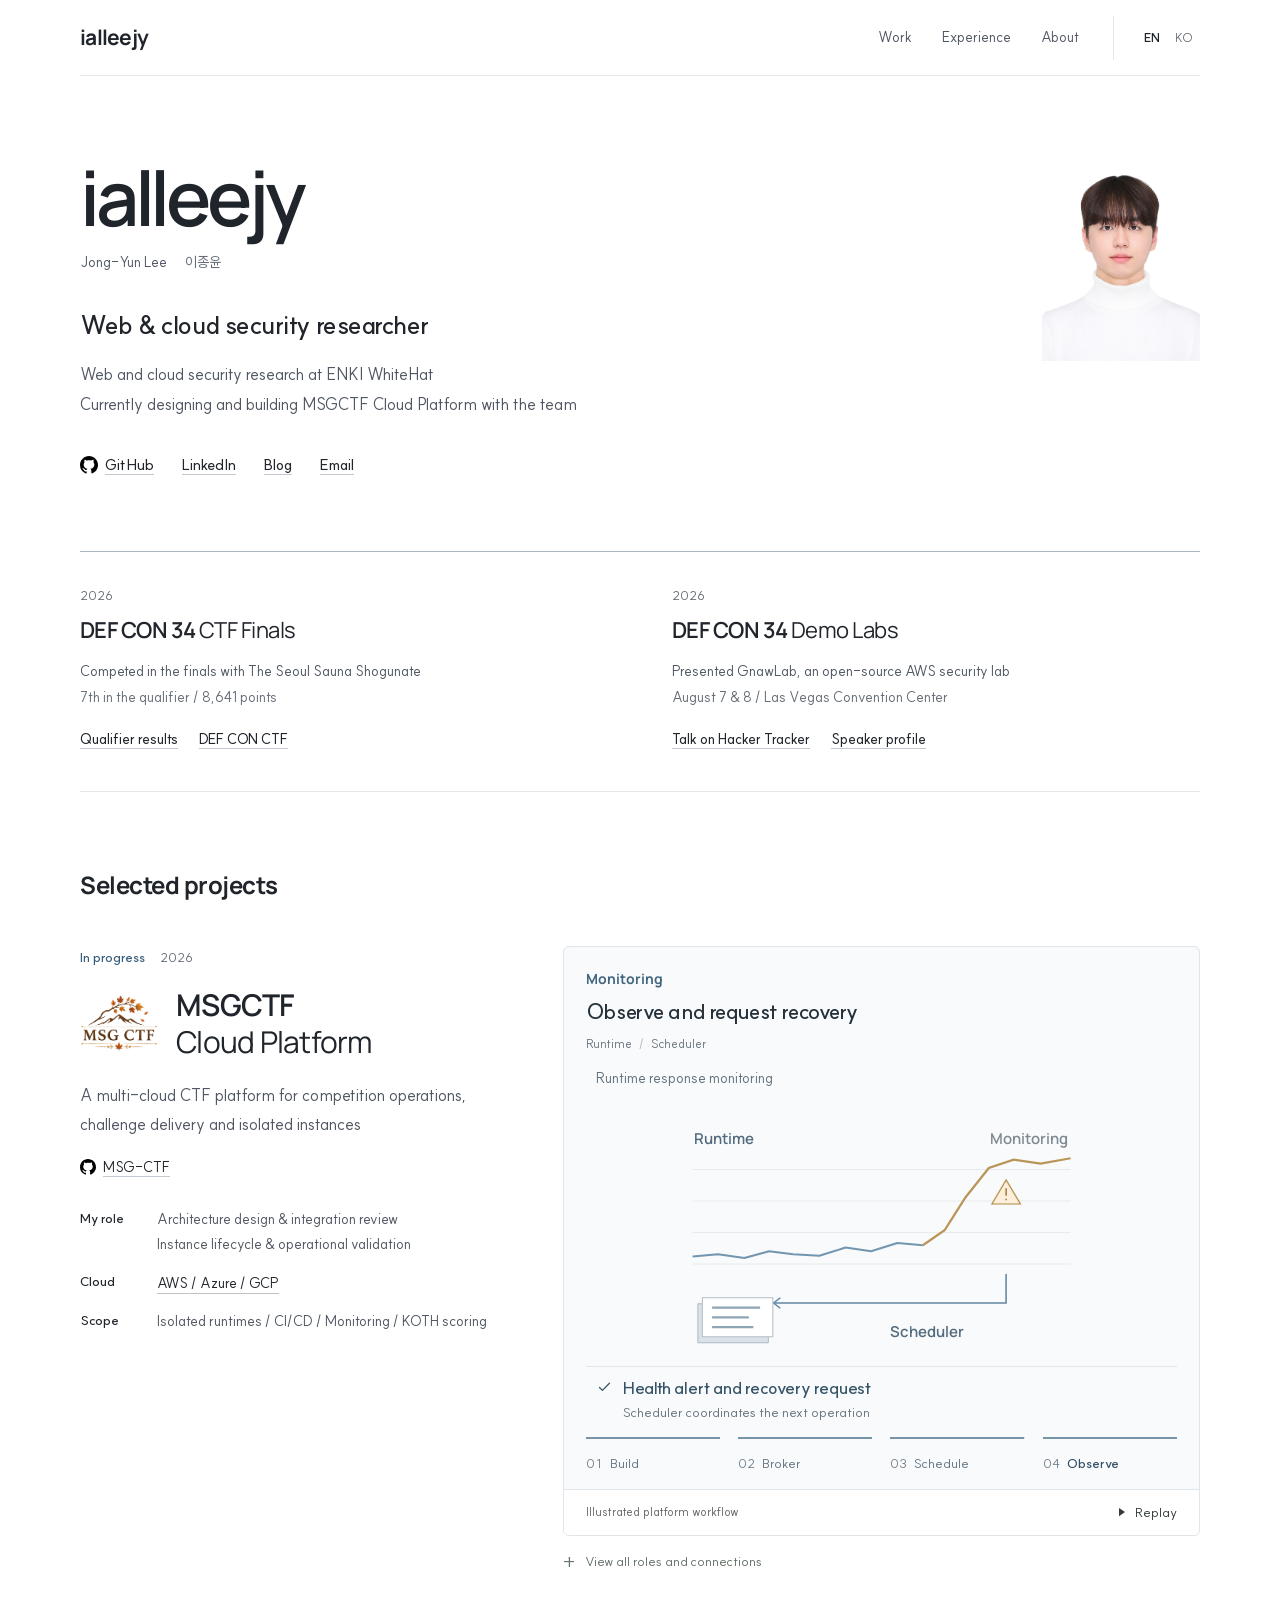
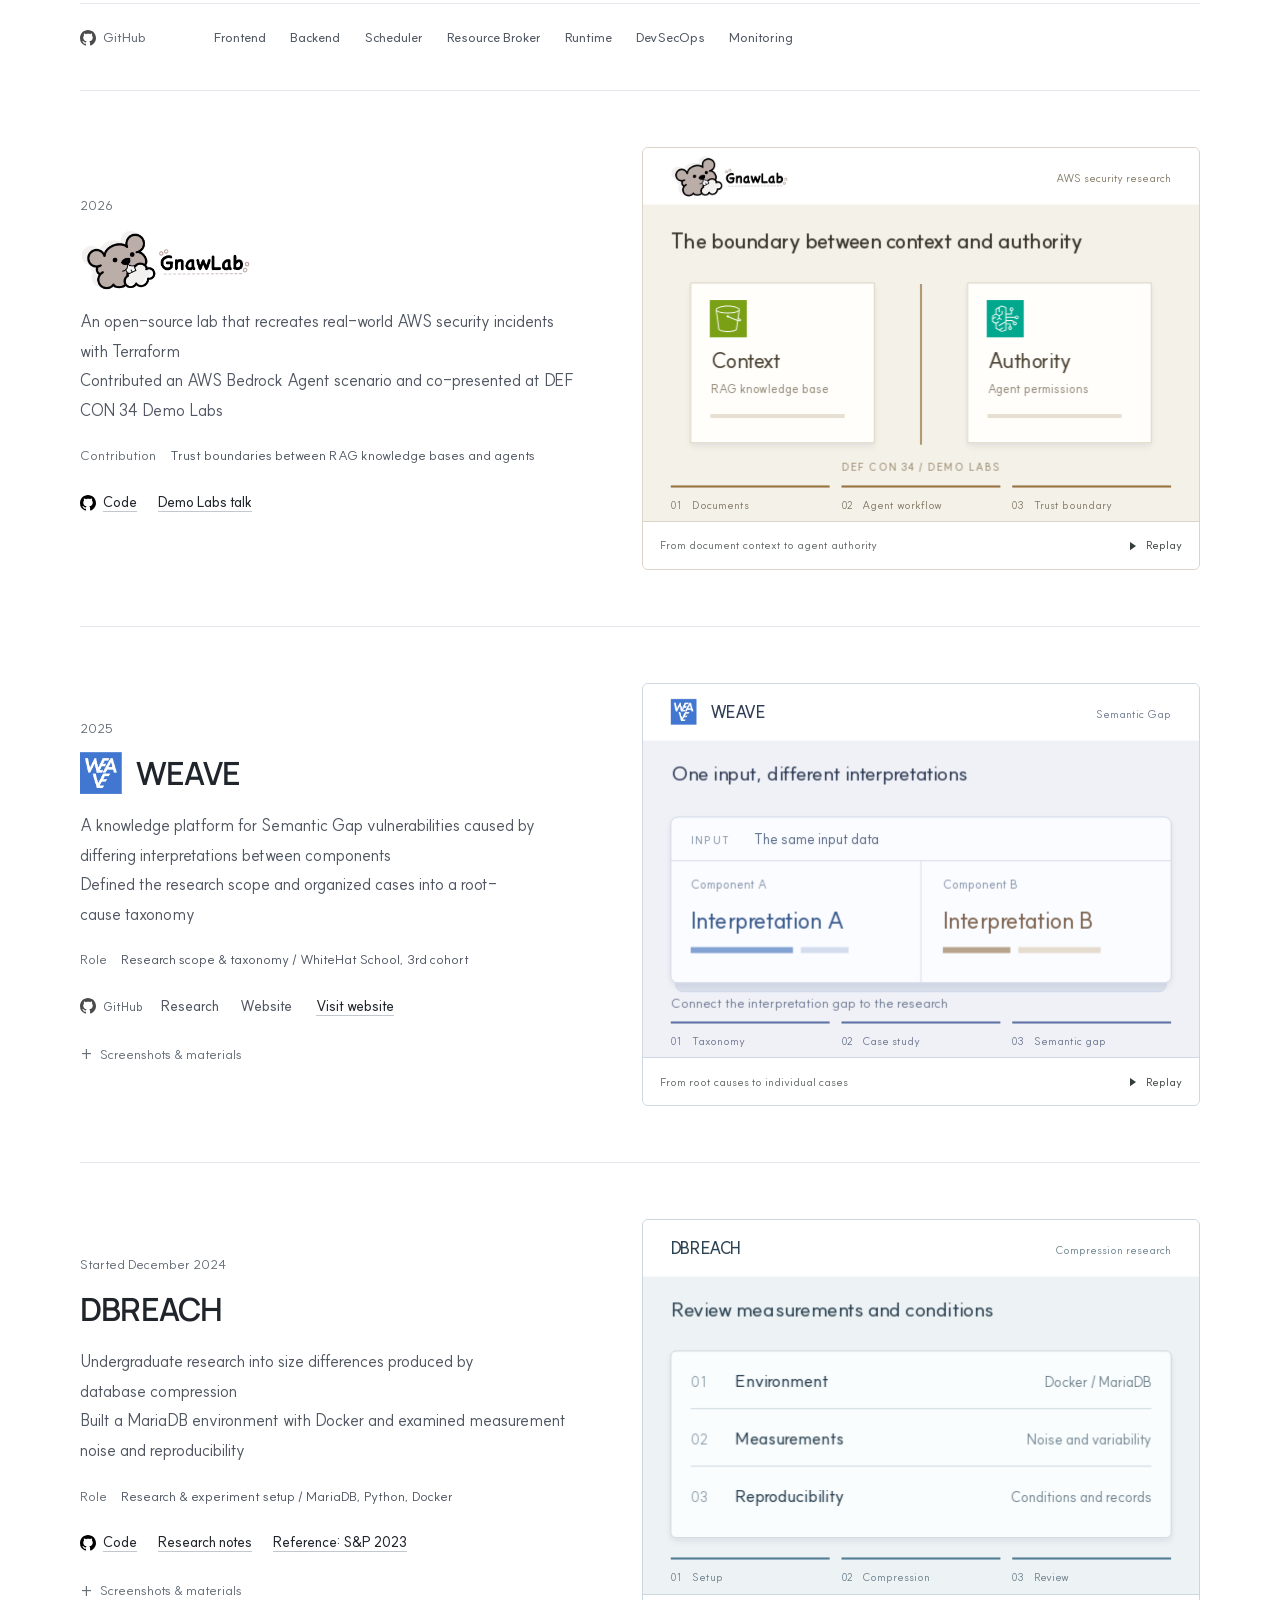
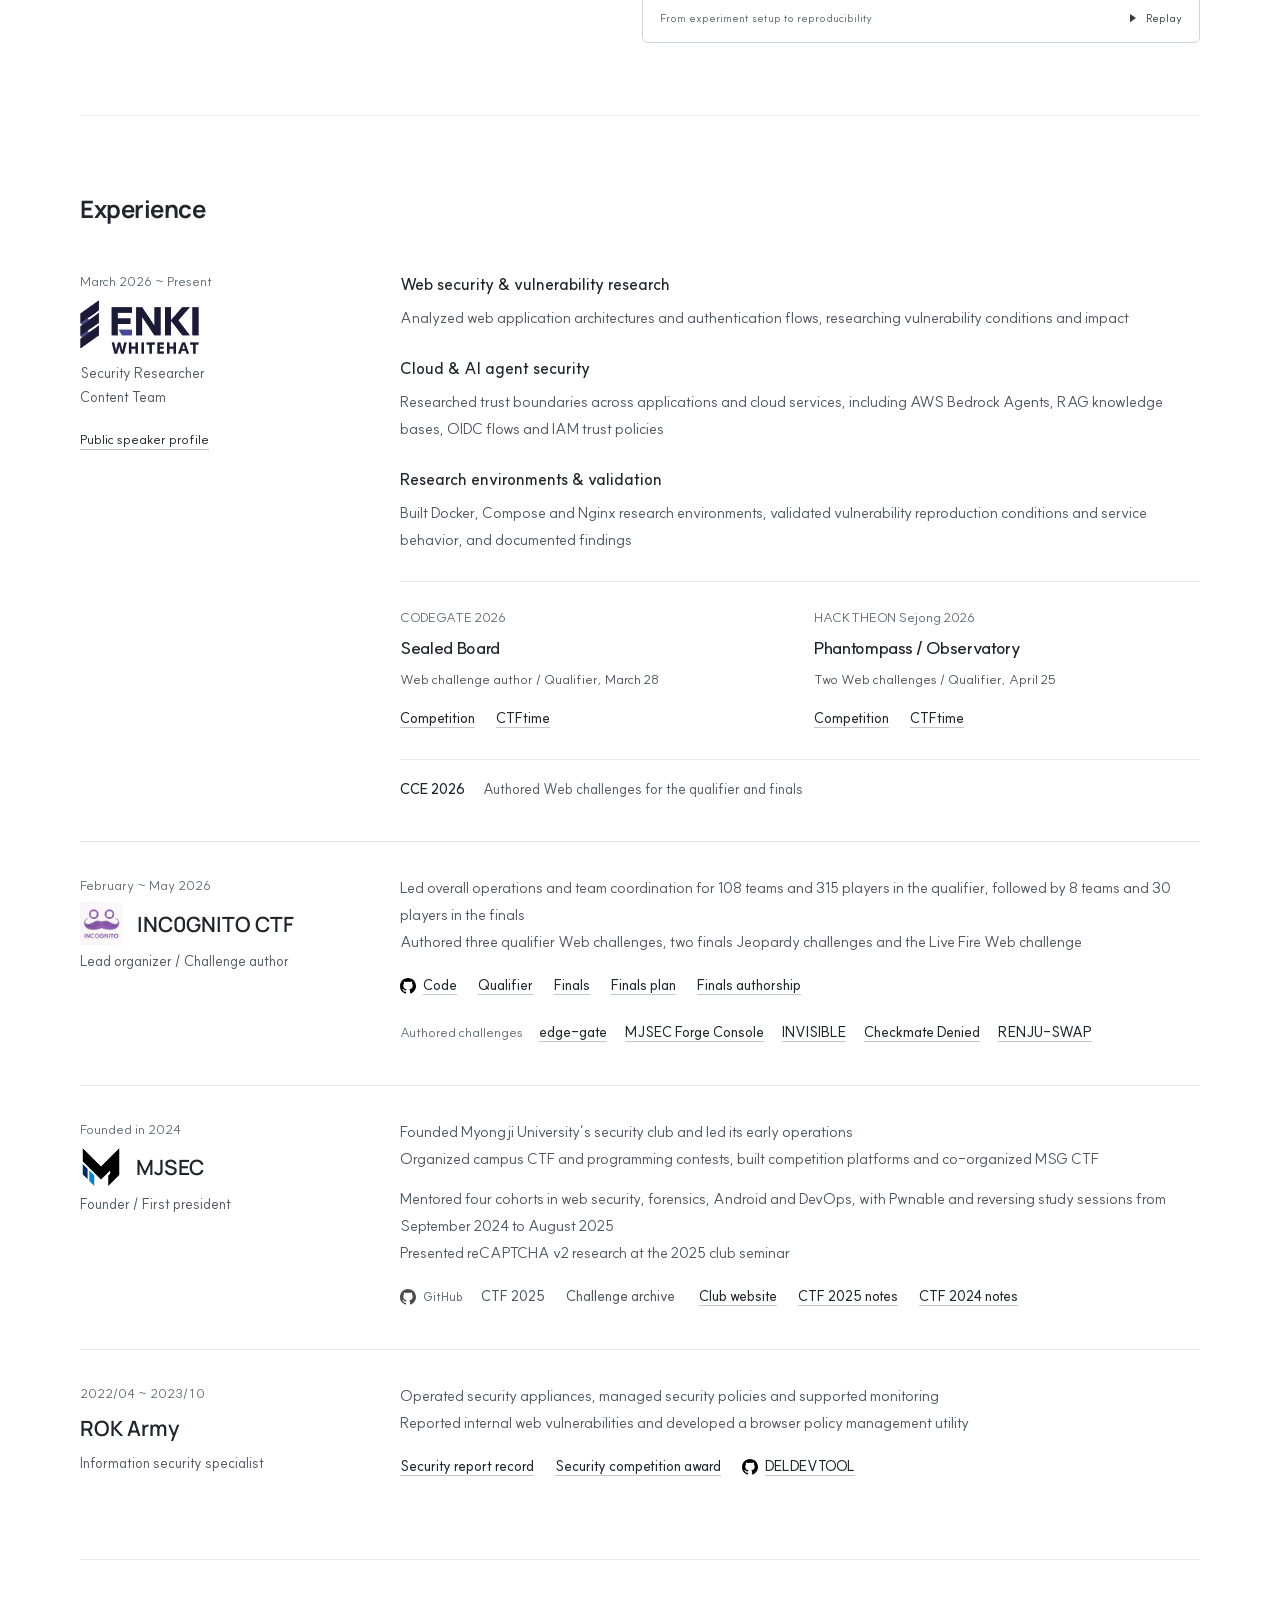
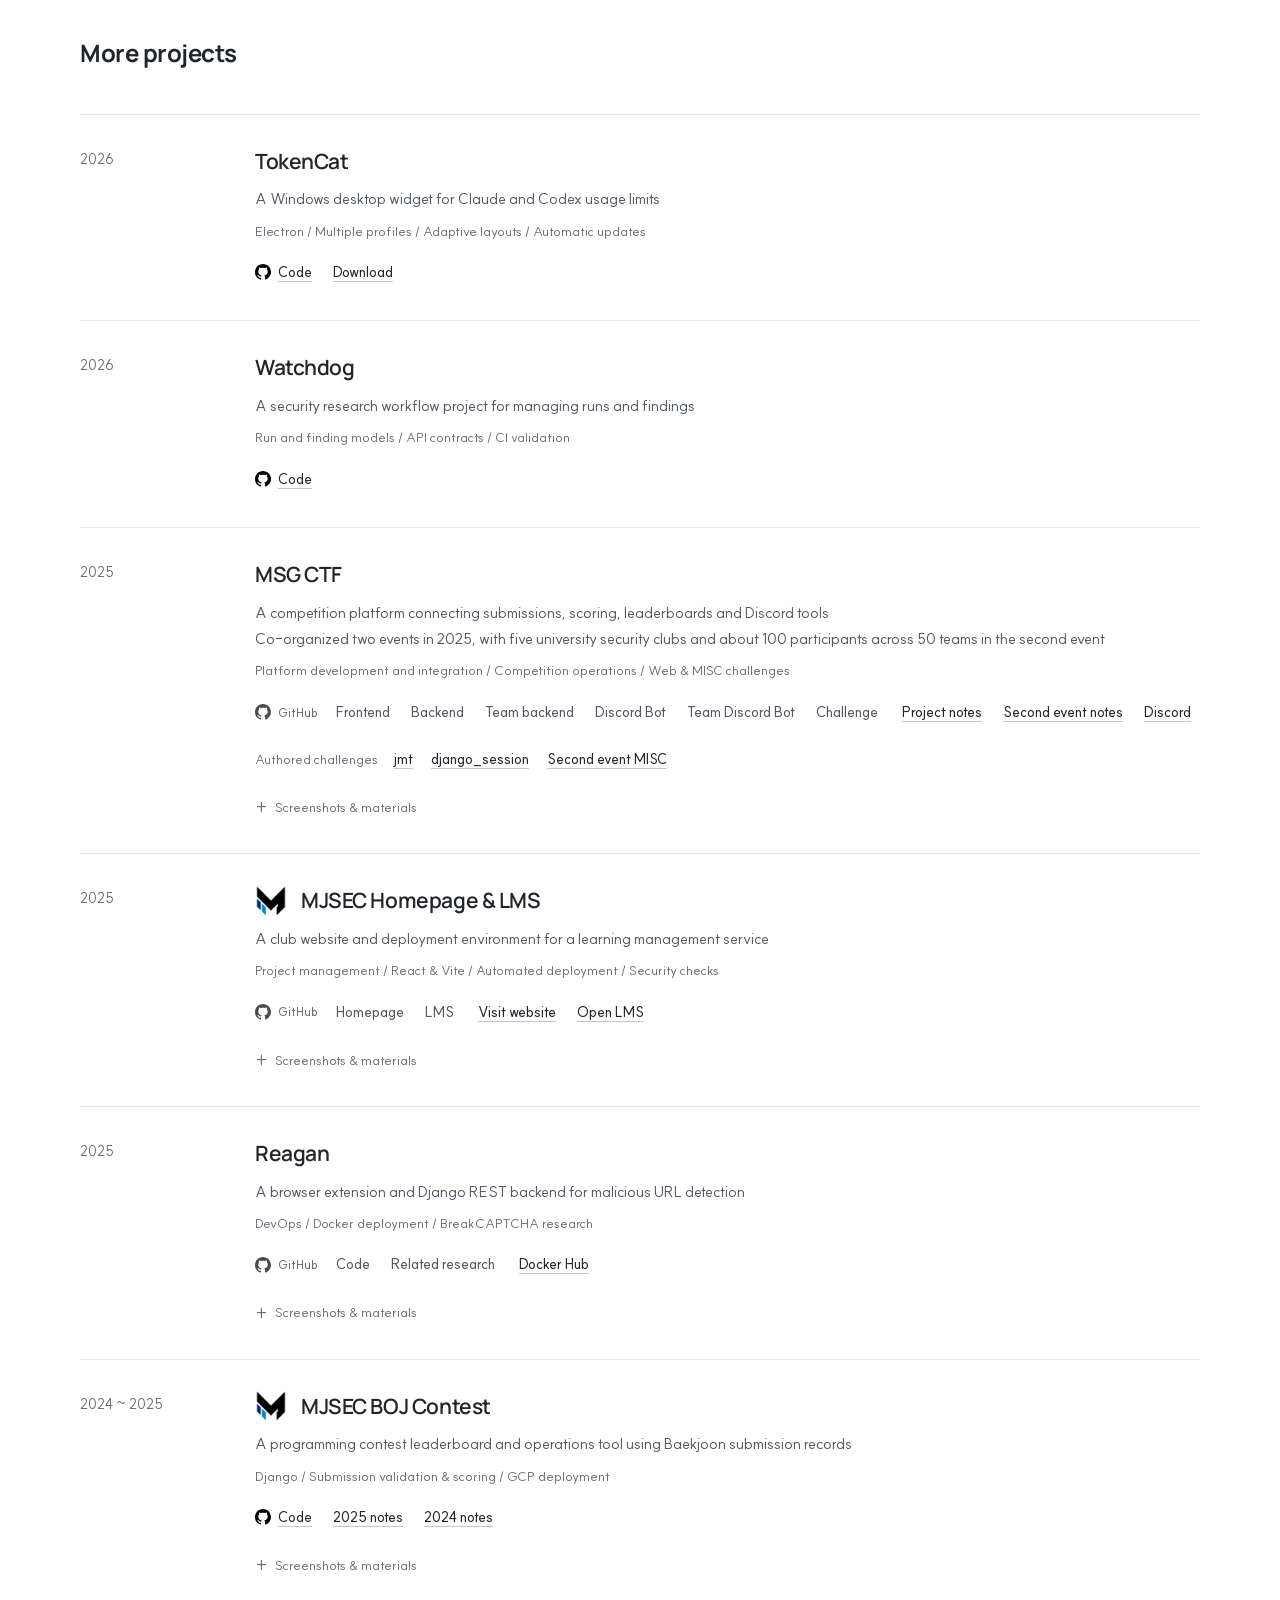
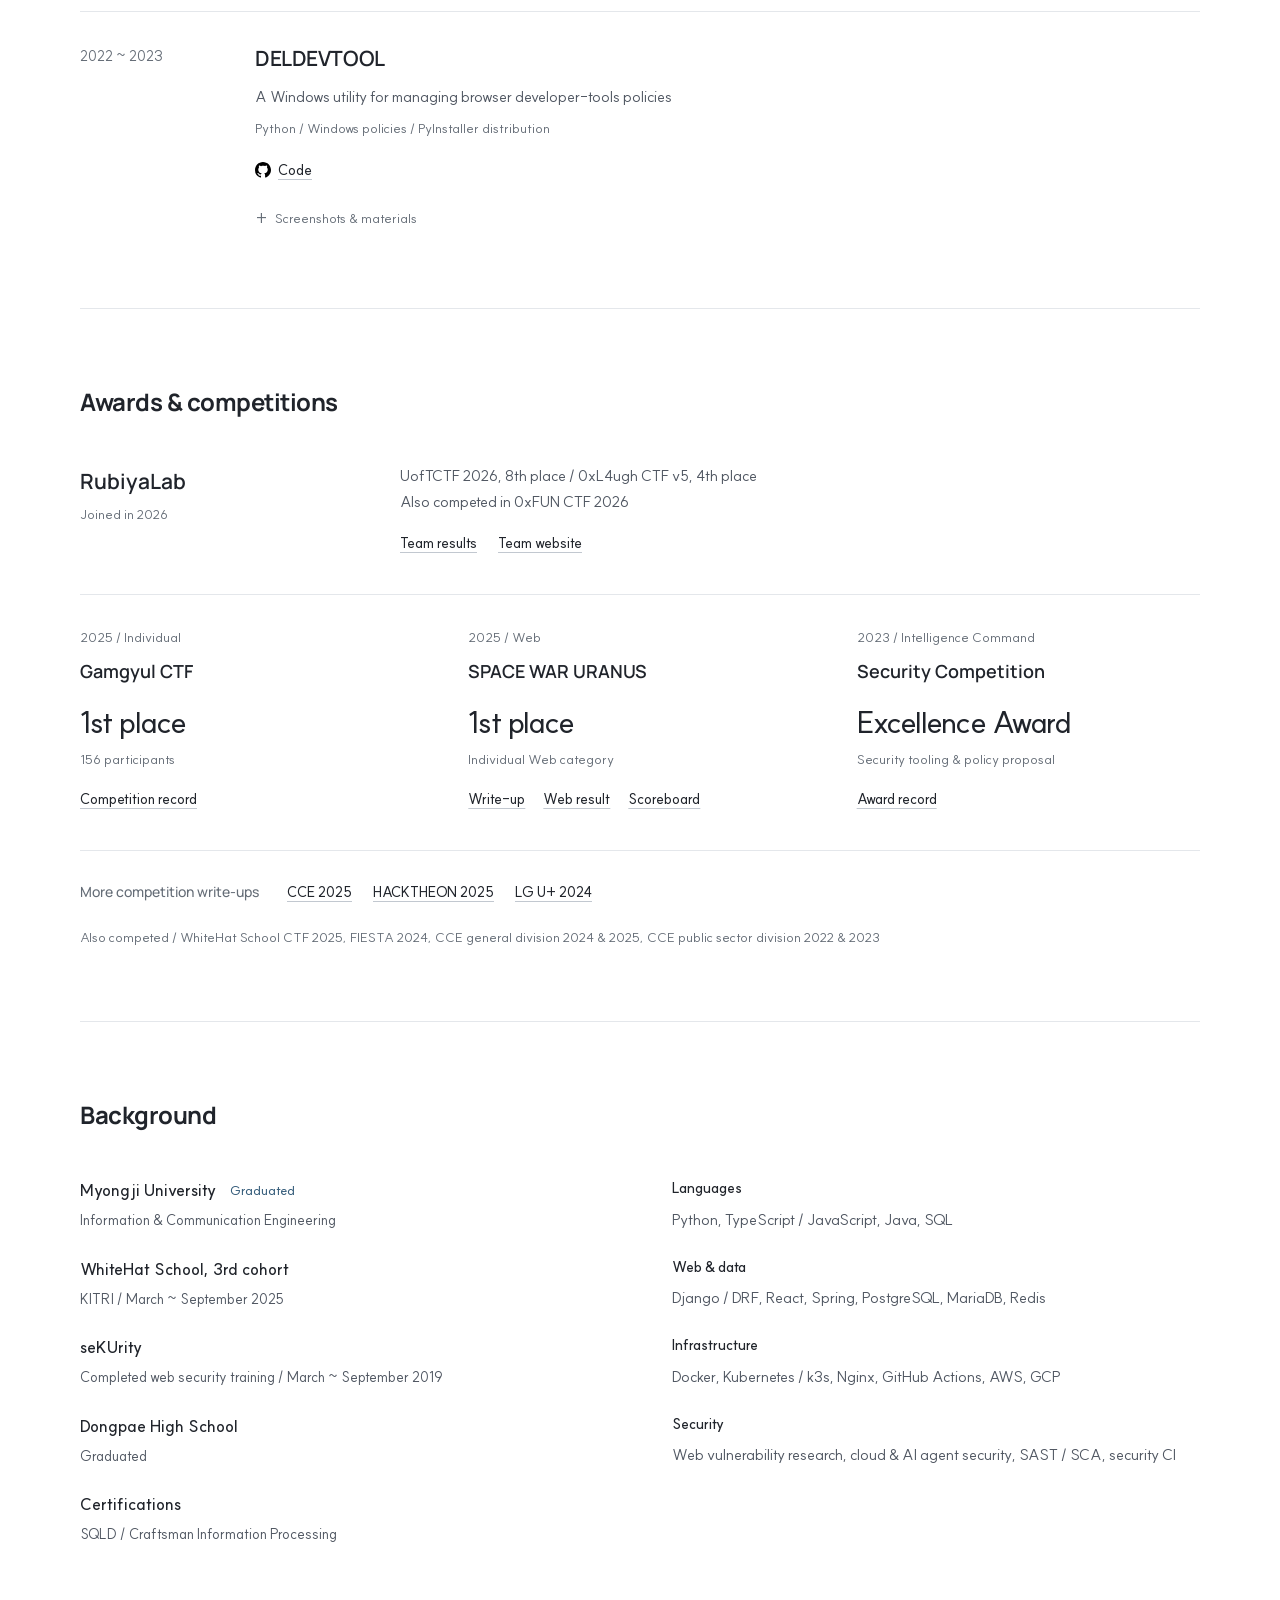
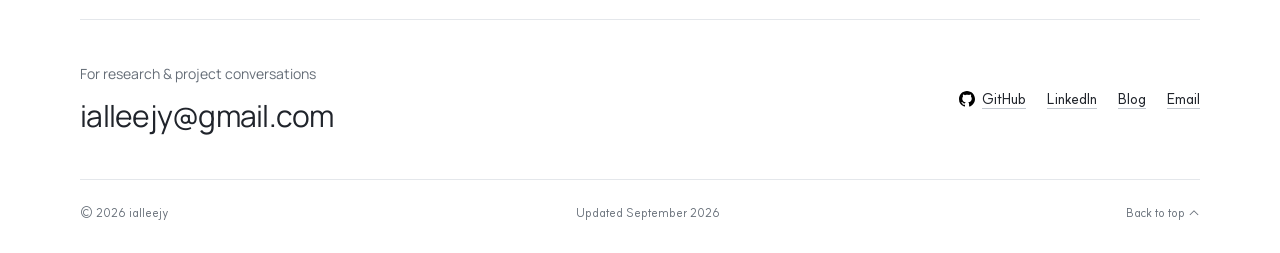
==== commit c62f09c4: "Refine repository link hierarchy and reduce repeated GitHub marks" ====
--- a/index.html
+++ b/index.html
@@ -51,7 +51,7 @@
         <p class="hero-identity">Jong-Yun Lee<span>이종윤</span></p>
         <p class="hero-role">Web &amp; cloud security researcher</p>
         <p class="hero-copy">Web and cloud security research at ENKI WhiteHat<br> Currently designing and building MSGCTF Cloud Platform with the team</p>
-        <div class="hero-links"><div class="link-row" aria-label="Contact &amp; profiles"><a href="https://github.com/jongcoding" target="_blank" rel="noopener noreferrer" aria-label="jongcoding GitHub" title="jongcoding GitHub" class="github-link github-link--icon"><img class="link-icon" src="assets/brands/github.svg" alt="" width="18" height="18"></a>
+        <div class="hero-links"><div class="link-row" aria-label="Contact &amp; profiles"><a href="https://github.com/jongcoding" target="_blank" rel="noopener noreferrer" aria-label="jongcoding GitHub" title="jongcoding GitHub" class="github-link github-link--primary"><img class="link-icon" src="assets/brands/github.svg" alt="" width="16" height="16"><span>GitHub</span></a>
 <a href="https://www.linkedin.com/in/jongyun-lee-753747122/" target="_blank" rel="noopener noreferrer">LinkedIn</a>
 <a href="https://ialleejy.tistory.com" target="_blank" rel="noopener noreferrer">Blog</a>
 <a href="mailto:ialleejy@gmail.com">Email</a></div></div>
@@ -89,11 +89,11 @@
             <p class="project-meta"><span class="status">In progress</span><span>2026</span></p>
             <div class="project-brand"><svg class="brand-mark msgctf-mark" viewBox="231 321 792 581" aria-hidden="true" focusable="false"><image href="assets/brands/msgctf-2026.png" width="1254" height="1254"/></svg><h3>MSGCTF<br> <span>Cloud Platform</span></h3></div>
             <p class="project-description">A multi-cloud CTF platform for competition operations, challenge delivery and isolated instances</p>
-            <a href="https://github.com/MSG-CTF" target="_blank" rel="noopener noreferrer" aria-label="MSG-CTF / MSG-CTF GitHub" title="MSG-CTF GitHub" class="feature-link github-link"><img class="link-icon" src="assets/brands/github.svg" alt="" width="18" height="18"><span>MSG-CTF</span></a>
+            <a href="https://github.com/MSG-CTF" target="_blank" rel="noopener noreferrer" aria-label="MSG-CTF / MSG-CTF GitHub" title="MSG-CTF GitHub" class="feature-link github-link github-link--primary"><img class="link-icon" src="assets/brands/github.svg" alt="" width="16" height="16"><span>MSG-CTF</span></a>
             </div>
             <dl class="contribution">
               <div><dt>My role</dt><dd>Architecture design &amp; integration review<br> Instance lifecycle &amp; operational validation</dd></div>
-              <div><dt>Cloud</dt><dd><a href="https://github.com/MSG-CTF/resource-broker/tree/staging/app/adapters" target="_blank" rel="noopener noreferrer" aria-label="AWS / Azure / GCP / MSG-CTF/resource-broker GitHub" title="MSG-CTF/resource-broker GitHub" class="github-link"><img class="link-icon" src="assets/brands/github.svg" alt="" width="18" height="18"><span>AWS / Azure / GCP</span></a></dd></div>
+              <div><dt>Cloud</dt><dd><a href="https://github.com/MSG-CTF/resource-broker/tree/staging/app/adapters" target="_blank" rel="noopener noreferrer" aria-label="AWS / Azure / GCP / MSG-CTF/resource-broker GitHub" title="MSG-CTF/resource-broker GitHub" class="github-link"><span>AWS / Azure / GCP</span></a></dd></div>
               <div><dt>Scope</dt><dd>Isolated runtimes / CI/CD / Monitoring / KOTH scoring</dd></div>
             </dl>
           </div>
@@ -154,14 +154,14 @@
     </figure><details class="platform-overview"><summary>View all roles and connections</summary><dl><div><dt>Frontend</dt><dd><p>Participant and admin interfaces and execution requests</p><span>Backend</span></dd></div><div><dt>Backend</dt><dd><p>Authentication, teams, scores and releases</p><span>Frontend / DevSecOps / Scheduler</span></dd></div><div><dt>DevSecOps</dt><dd><p>Validation, image builds, security scans, SBOM and release artifacts</p><span>GitHub Actions / GHCR / Backend / Runtime</span></dd></div><div><dt>Resource Broker</dt><dd><p>Shared inventory, candidate queries and capacity reservations</p><span>AWS / Azure / GCP / Scheduler</span></dd></div><div><dt>Scheduler</dt><dd><p>Candidate selection, reservations, Runtime operations and instance lifecycle</p><span>Backend / Resource Broker / Runtime / Monitoring</span></dd></div><div><dt>Runtime</dt><dd><p>Workload creation and container and network isolation</p><span>Scheduler / DevSecOps / Monitoring</span></dd></div><div><dt>Monitoring</dt><dd><p>Health observation and recovery signals</p><span>Backend / Runtime / Resource Broker / Scheduler</span></dd></div></dl></details></div>
         </div>
         <div class="feature-repositories">
-          <p>Component repositories</p>
-          <div class="link-row" aria-label="MSGCTF component repositories"><a href="https://github.com/MSG-CTF/front-team" target="_blank" rel="noopener noreferrer" aria-label="Frontend / MSG-CTF/front-team GitHub" title="MSG-CTF/front-team GitHub" class="github-link"><img class="link-icon" src="assets/brands/github.svg" alt="" width="18" height="18"><span>Frontend</span></a>
-<a href="https://github.com/MSG-CTF/msg-backend" target="_blank" rel="noopener noreferrer" aria-label="Backend / MSG-CTF/msg-backend GitHub" title="MSG-CTF/msg-backend GitHub" class="github-link"><img class="link-icon" src="assets/brands/github.svg" alt="" width="18" height="18"><span>Backend</span></a>
-<a href="https://github.com/MSG-CTF/instance-scheduler" target="_blank" rel="noopener noreferrer" aria-label="Scheduler / MSG-CTF/instance-scheduler GitHub" title="MSG-CTF/instance-scheduler GitHub" class="github-link"><img class="link-icon" src="assets/brands/github.svg" alt="" width="18" height="18"><span>Scheduler</span></a>
-<a href="https://github.com/MSG-CTF/resource-broker" target="_blank" rel="noopener noreferrer" aria-label="Resource Broker / MSG-CTF/resource-broker GitHub" title="MSG-CTF/resource-broker GitHub" class="github-link"><img class="link-icon" src="assets/brands/github.svg" alt="" width="18" height="18"><span>Resource Broker</span></a>
-<a href="https://github.com/MSG-CTF/secure-provisioner" target="_blank" rel="noopener noreferrer" aria-label="Runtime / MSG-CTF/secure-provisioner GitHub" title="MSG-CTF/secure-provisioner GitHub" class="github-link"><img class="link-icon" src="assets/brands/github.svg" alt="" width="18" height="18"><span>Runtime</span></a>
-<a href="https://github.com/MSG-CTF/msgctf-devsecops" target="_blank" rel="noopener noreferrer" aria-label="DevSecOps / MSG-CTF/msgctf-devsecops GitHub" title="MSG-CTF/msgctf-devsecops GitHub" class="github-link"><img class="link-icon" src="assets/brands/github.svg" alt="" width="18" height="18"><span>DevSecOps</span></a>
-<a href="https://github.com/MSG-CTF/sentinel" target="_blank" rel="noopener noreferrer" aria-label="Monitoring / MSG-CTF/sentinel GitHub" title="MSG-CTF/sentinel GitHub" class="github-link"><img class="link-icon" src="assets/brands/github.svg" alt="" width="18" height="18"><span>Monitoring</span></a></div>
+          <p class="repository-label"><img class="link-icon" src="assets/brands/github.svg" alt="" width="16" height="16">GitHub</p>
+          <div class="link-row" aria-label="MSGCTF component repositories"><a href="https://github.com/MSG-CTF/front-team" target="_blank" rel="noopener noreferrer" aria-label="Frontend / MSG-CTF/front-team GitHub" title="MSG-CTF/front-team GitHub" class="github-link"><span>Frontend</span></a>
+<a href="https://github.com/MSG-CTF/msg-backend" target="_blank" rel="noopener noreferrer" aria-label="Backend / MSG-CTF/msg-backend GitHub" title="MSG-CTF/msg-backend GitHub" class="github-link"><span>Backend</span></a>
+<a href="https://github.com/MSG-CTF/instance-scheduler" target="_blank" rel="noopener noreferrer" aria-label="Scheduler / MSG-CTF/instance-scheduler GitHub" title="MSG-CTF/instance-scheduler GitHub" class="github-link"><span>Scheduler</span></a>
+<a href="https://github.com/MSG-CTF/resource-broker" target="_blank" rel="noopener noreferrer" aria-label="Resource Broker / MSG-CTF/resource-broker GitHub" title="MSG-CTF/resource-broker GitHub" class="github-link"><span>Resource Broker</span></a>
+<a href="https://github.com/MSG-CTF/secure-provisioner" target="_blank" rel="noopener noreferrer" aria-label="Runtime / MSG-CTF/secure-provisioner GitHub" title="MSG-CTF/secure-provisioner GitHub" class="github-link"><span>Runtime</span></a>
+<a href="https://github.com/MSG-CTF/msgctf-devsecops" target="_blank" rel="noopener noreferrer" aria-label="DevSecOps / MSG-CTF/msgctf-devsecops GitHub" title="MSG-CTF/msgctf-devsecops GitHub" class="github-link"><span>DevSecOps</span></a>
+<a href="https://github.com/MSG-CTF/sentinel" target="_blank" rel="noopener noreferrer" aria-label="Monitoring / MSG-CTF/sentinel GitHub" title="MSG-CTF/sentinel GitHub" class="github-link"><span>Monitoring</span></a></div>
         </div>
       </article>
 
@@ -218,7 +218,7 @@
           <h3 class="wordmark-title gnawlab-wordmark"><img src="assets/gnawlab.png" alt="" width="1194" height="432"><span class="sr-only">GnawLab</span></h3>
           <p>An open-source lab that recreates real-world AWS security incidents with Terraform<br> Contributed an AWS Bedrock Agent scenario and co-presented at DEF CON 34 Demo Labs</p>
           <p class="role-line">Contribution <span>Trust boundaries between RAG knowledge bases and agents</span></p>
-          <div class="link-row" aria-label="Related links"><a href="https://github.com/Beaver-Dam-Community/GnawLab" target="_blank" rel="noopener noreferrer" aria-label="Beaver-Dam-Community/GnawLab GitHub" title="Beaver-Dam-Community/GnawLab GitHub" class="github-link github-link--icon"><img class="link-icon" src="assets/brands/github.svg" alt="" width="18" height="18"></a>
+          <div class="link-row" aria-label="Related links"><a href="https://github.com/Beaver-Dam-Community/GnawLab" target="_blank" rel="noopener noreferrer" aria-label="Beaver-Dam-Community/GnawLab GitHub" title="Beaver-Dam-Community/GnawLab GitHub" class="github-link github-link--primary"><img class="link-icon" src="assets/brands/github.svg" alt="" width="16" height="16"><span>Code</span></a>
 <a href="https://info.defcon.org/defcon34/content/66504" target="_blank" rel="noopener noreferrer">Demo Labs talk</a></div>
         </div>
       </article>
@@ -287,9 +287,8 @@
           <h3 class="brand-title"><img class="brand-mark weave-mark" src="assets/brands/weave.png" alt="" width="137" height="137">WEAVE</h3>
           <p>A knowledge platform for Semantic Gap vulnerabilities caused by differing interpretations between components<br> Defined the research scope and organized cases into a root-cause taxonomy</p>
           <p class="role-line">Role <span>Research scope &amp; taxonomy / WhiteHat School, 3rd cohort</span></p>
-          <div class="link-row" aria-label="Related links"><a href="https://github.com/WHS-webao/semantic_gap" target="_blank" rel="noopener noreferrer" aria-label="Research / WHS-webao/semantic_gap GitHub" title="WHS-webao/semantic_gap GitHub" class="github-link"><img class="link-icon" src="assets/brands/github.svg" alt="" width="18" height="18"><span>Research</span></a>
-<a href="https://github.com/WHS-webao/WHS-webao.github.io" target="_blank" rel="noopener noreferrer" aria-label="Website / WHS-webao/WHS-webao.github.io GitHub" title="WHS-webao/WHS-webao.github.io GitHub" class="github-link"><img class="link-icon" src="assets/brands/github.svg" alt="" width="18" height="18"><span>Website</span></a>
-<a href="https://semanticgap.mjsec.kr" target="_blank" rel="noopener noreferrer">Website</a></div>
+          <div class="link-set" aria-label="Related links"><div class="repository-links" role="group" aria-label="GitHub repositories"><span class="repository-label"><img class="link-icon" src="assets/brands/github.svg" alt="" width="16" height="16">GitHub</span><div class="link-row"><a href="https://github.com/WHS-webao/semantic_gap" target="_blank" rel="noopener noreferrer" aria-label="Research / WHS-webao/semantic_gap GitHub" title="WHS-webao/semantic_gap GitHub" class="github-link"><span>Research</span></a>
+<a href="https://github.com/WHS-webao/WHS-webao.github.io" target="_blank" rel="noopener noreferrer" aria-label="Website / WHS-webao/WHS-webao.github.io GitHub" title="WHS-webao/WHS-webao.github.io GitHub" class="github-link"><span>Website</span></a></div></div><div class="link-row"><a href="https://semanticgap.mjsec.kr" target="_blank" rel="noopener noreferrer">Visit website</a></div></div>
           <details class="resource-details"><summary>Screenshots &amp; materials</summary><div class="link-row" aria-label="Related links"><a href="assets/weave-site.png" target="_blank" rel="noopener noreferrer">Taxonomy</a>
 <a href="assets/weave-arch.png" target="_blank" rel="noopener noreferrer">Architecture</a>
 <a href="assets/weave-document.png" target="_blank" rel="noopener noreferrer">Research document</a></div></details>
@@ -336,7 +335,7 @@
           <h3>DBREACH</h3>
           <p>Undergraduate research into size differences produced by database compression<br> Built a MariaDB environment with Docker and examined measurement noise and reproducibility</p>
           <p class="role-line">Role <span>Research &amp; experiment setup / MariaDB, Python, Docker</span></p>
-          <div class="link-row" aria-label="Related links"><a href="https://github.com/jongcoding/compression-side" target="_blank" rel="noopener noreferrer" aria-label="jongcoding/compression-side GitHub" title="jongcoding/compression-side GitHub" class="github-link github-link--icon"><img class="link-icon" src="assets/brands/github.svg" alt="" width="18" height="18"></a>
+          <div class="link-row" aria-label="Related links"><a href="https://github.com/jongcoding/compression-side" target="_blank" rel="noopener noreferrer" aria-label="jongcoding/compression-side GitHub" title="jongcoding/compression-side GitHub" class="github-link github-link--primary"><img class="link-icon" src="assets/brands/github.svg" alt="" width="16" height="16"><span>Code</span></a>
 <a href="https://www.notion.so/dbreach-attack-code-19110e1b513780388c51e433398afb36" target="_blank" rel="noopener noreferrer">Research notes</a>
 <a href="https://sp2023.ieee-security.org/" target="_blank" rel="noopener noreferrer">Reference: S&amp;P 2023</a></div>
           <details class="resource-details"><summary>Screenshots &amp; materials</summary><div class="link-row" aria-label="Related links"><a href="assets/dbreach-setup.png" target="_blank" rel="noopener noreferrer">Experiment setup</a>
@@ -385,11 +384,11 @@
         <div class="activity-heading"><p class="project-meta">February ~ May 2026</p><h3 class="brand-title"><img class="brand-mark incognito-mark" src="assets/brands/incognito.png" alt="" width="460" height="460">INC0GNITO CTF</h3><p>Lead organizer / Challenge author</p></div>
         <div class="activity-body">
           <p>Led overall operations and team coordination for 108 teams and 315 players in the qualifier, followed by 8 teams and 30 players in the finals<br> Authored three qualifier Web challenges, two finals Jeopardy challenges and the Live Fire Web challenge</p>
-          <div class="link-row" aria-label="Related links"><a href="https://github.com/Incognito-CTF/incognito-ctf.github.io" target="_blank" rel="noopener noreferrer" aria-label="Incognito-CTF/incognito-ctf.github.io GitHub" title="Incognito-CTF/incognito-ctf.github.io GitHub" class="github-link github-link--icon"><img class="link-icon" src="assets/brands/github.svg" alt="" width="18" height="18"></a>
+          <div class="link-row" aria-label="Related links"><a href="https://github.com/Incognito-CTF/incognito-ctf.github.io" target="_blank" rel="noopener noreferrer" aria-label="Incognito-CTF/incognito-ctf.github.io GitHub" title="Incognito-CTF/incognito-ctf.github.io GitHub" class="github-link github-link--primary"><img class="link-icon" src="assets/brands/github.svg" alt="" width="16" height="16"><span>Code</span></a>
 <a href="https://dreamhack.io/ctf/792" target="_blank" rel="noopener noreferrer">Qualifier</a>
 <a href="https://dreamhack.io/ctf/814" target="_blank" rel="noopener noreferrer">Finals</a>
-<a href="https://github.com/Incognito-CTF/incognito-ctf.github.io/blob/main/docs/final-plan.md" target="_blank" rel="noopener noreferrer" aria-label="Finals plan / Incognito-CTF/incognito-ctf.github.io GitHub" title="Incognito-CTF/incognito-ctf.github.io GitHub" class="github-link"><img class="link-icon" src="assets/brands/github.svg" alt="" width="18" height="18"><span>Finals plan</span></a>
-<a href="https://github.com/Incognito-CTF/incognito-ctf.github.io/blob/main/docs/finals-challenges.md" target="_blank" rel="noopener noreferrer" aria-label="Finals authorship / Incognito-CTF/incognito-ctf.github.io GitHub" title="Incognito-CTF/incognito-ctf.github.io GitHub" class="github-link"><img class="link-icon" src="assets/brands/github.svg" alt="" width="18" height="18"><span>Finals authorship</span></a></div>
+<a href="https://github.com/Incognito-CTF/incognito-ctf.github.io/blob/main/docs/final-plan.md" target="_blank" rel="noopener noreferrer" aria-label="Finals plan / Incognito-CTF/incognito-ctf.github.io GitHub" title="Incognito-CTF/incognito-ctf.github.io GitHub" class="github-link"><span>Finals plan</span></a>
+<a href="https://github.com/Incognito-CTF/incognito-ctf.github.io/blob/main/docs/finals-challenges.md" target="_blank" rel="noopener noreferrer" aria-label="Finals authorship / Incognito-CTF/incognito-ctf.github.io GitHub" title="Incognito-CTF/incognito-ctf.github.io GitHub" class="github-link"><span>Finals authorship</span></a></div>
           <div class="authored-links"><span>Authored challenges</span><div class="link-row" aria-label="Related links"><a href="https://dreamhack.io/wargame/challenges/2697" target="_blank" rel="noopener noreferrer">edge-gate</a>
 <a href="https://dreamhack.io/wargame/challenges/2698" target="_blank" rel="noopener noreferrer">MJSEC Forge Console</a>
 <a href="https://dreamhack.io/wargame/challenges/2699" target="_blank" rel="noopener noreferrer">INVISIBLE</a>
@@ -402,11 +401,10 @@
         <div class="activity-body">
           <p>Founded Myongji University’s security club and led its early operations<br> Organized campus CTF and programming contests, built competition platforms and co-organized MSG CTF</p>
           <p>Mentored four cohorts in web security, forensics, Android and DevOps, with Pwnable and reversing study sessions from September 2024 to August 2025<br> Presented reCAPTCHA v2 research at the 2025 club seminar</p>
-          <div class="link-row" aria-label="Related links"><a href="https://mjsec.kr" target="_blank" rel="noopener noreferrer">Club website</a>
-<a href="https://github.com/MJSEC-MJU/MJSEC_CTF_2025" target="_blank" rel="noopener noreferrer" aria-label="CTF 2025 / MJSEC-MJU/MJSEC_CTF_2025 GitHub" title="MJSEC-MJU/MJSEC_CTF_2025 GitHub" class="github-link"><img class="link-icon" src="assets/brands/github.svg" alt="" width="18" height="18"><span>CTF 2025</span></a>
-<a href="https://github.com/MJSEC-MJU/MJSEC_CTF_CHALLENGE" target="_blank" rel="noopener noreferrer" aria-label="Challenge archive / MJSEC-MJU/MJSEC_CTF_CHALLENGE GitHub" title="MJSEC-MJU/MJSEC_CTF_CHALLENGE GitHub" class="github-link"><img class="link-icon" src="assets/brands/github.svg" alt="" width="18" height="18"><span>Challenge archive</span></a>
+          <div class="link-set" aria-label="Related links"><div class="repository-links" role="group" aria-label="GitHub repositories"><span class="repository-label"><img class="link-icon" src="assets/brands/github.svg" alt="" width="16" height="16">GitHub</span><div class="link-row"><a href="https://github.com/MJSEC-MJU/MJSEC_CTF_2025" target="_blank" rel="noopener noreferrer" aria-label="CTF 2025 / MJSEC-MJU/MJSEC_CTF_2025 GitHub" title="MJSEC-MJU/MJSEC_CTF_2025 GitHub" class="github-link"><span>CTF 2025</span></a>
+<a href="https://github.com/MJSEC-MJU/MJSEC_CTF_CHALLENGE" target="_blank" rel="noopener noreferrer" aria-label="Challenge archive / MJSEC-MJU/MJSEC_CTF_CHALLENGE GitHub" title="MJSEC-MJU/MJSEC_CTF_CHALLENGE GitHub" class="github-link"><span>Challenge archive</span></a></div></div><div class="link-row"><a href="https://mjsec.kr" target="_blank" rel="noopener noreferrer">Club website</a>
 <a href="https://plucky-ink-23c.notion.site/MJSEC_CTF-2025-21e0f19c72be80cb9d3ec9241321762f?pvs=74" target="_blank" rel="noopener noreferrer">CTF 2025 notes</a>
-<a href="https://plucky-ink-23c.notion.site/MJSEC-CTF-2024-21b0f19c72be8148b977c04ddca143ed" target="_blank" rel="noopener noreferrer">CTF 2024 notes</a></div>
+<a href="https://plucky-ink-23c.notion.site/MJSEC-CTF-2024-21b0f19c72be8148b977c04ddca143ed" target="_blank" rel="noopener noreferrer">CTF 2024 notes</a></div></div>
         </div>
       </article>
       <article class="activity-row" id="military">
@@ -415,7 +413,7 @@
           <p>Operated security appliances, managed security policies and supported monitoring<br> Reported internal web vulnerabilities and developed a browser policy management utility</p>
           <div class="link-row" aria-label="Related links"><a href="assets/achv-sec-report.png" target="_blank" rel="noopener noreferrer">Security report record</a>
 <a href="assets/award.png" target="_blank" rel="noopener noreferrer">Security competition award</a>
-<a href="https://github.com/jongcoding/DELDEVTOOL" target="_blank" rel="noopener noreferrer" aria-label="DELDEVTOOL / jongcoding/DELDEVTOOL GitHub" title="jongcoding/DELDEVTOOL GitHub" class="github-link"><img class="link-icon" src="assets/brands/github.svg" alt="" width="18" height="18"><span>DELDEVTOOL</span></a></div>
+<a href="https://github.com/jongcoding/DELDEVTOOL" target="_blank" rel="noopener noreferrer" aria-label="DELDEVTOOL / jongcoding/DELDEVTOOL GitHub" title="jongcoding/DELDEVTOOL GitHub" class="github-link github-link--primary"><img class="link-icon" src="assets/brands/github.svg" alt="" width="16" height="16"><span>DELDEVTOOL</span></a></div>
         </div>
       </article>
     </section>
@@ -423,24 +421,23 @@
       <div class="section-heading"><h2 id="archive-title">More projects</h2><p></p></div>
       <article class="archive-row" id="tokencat">
       <p class="archive-year">2026</p>
-      <div class="archive-copy"><h3>TokenCat</h3><p>A Windows desktop widget for Claude and Codex usage limits</p><p class="archive-role">Electron / Multiple profiles / Adaptive layouts / Automatic updates</p><div class="link-row" aria-label="Related links"><a href="https://github.com/jongcoding/TokenCat" target="_blank" rel="noopener noreferrer" aria-label="jongcoding/TokenCat GitHub" title="jongcoding/TokenCat GitHub" class="github-link github-link--icon"><img class="link-icon" src="assets/brands/github.svg" alt="" width="18" height="18"></a>
-<a href="https://github.com/jongcoding/TokenCat/releases/latest" target="_blank" rel="noopener noreferrer" aria-label="Download / jongcoding/TokenCat GitHub" title="jongcoding/TokenCat GitHub" class="github-link"><img class="link-icon" src="assets/brands/github.svg" alt="" width="18" height="18"><span>Download</span></a></div></div>
+      <div class="archive-copy"><h3>TokenCat</h3><p>A Windows desktop widget for Claude and Codex usage limits</p><p class="archive-role">Electron / Multiple profiles / Adaptive layouts / Automatic updates</p><div class="link-row" aria-label="Related links"><a href="https://github.com/jongcoding/TokenCat" target="_blank" rel="noopener noreferrer" aria-label="jongcoding/TokenCat GitHub" title="jongcoding/TokenCat GitHub" class="github-link github-link--primary"><img class="link-icon" src="assets/brands/github.svg" alt="" width="16" height="16"><span>Code</span></a>
+<a href="https://github.com/jongcoding/TokenCat/releases/latest" target="_blank" rel="noopener noreferrer" aria-label="Download / jongcoding/TokenCat GitHub" title="jongcoding/TokenCat GitHub" class="github-link"><span>Download</span></a></div></div>
     </article><article class="archive-row" id="watchdog">
       <p class="archive-year">2026</p>
-      <div class="archive-copy"><h3>Watchdog</h3><p>A security research workflow project for managing runs and findings</p><p class="archive-role">Run and finding models / API contracts / CI validation</p><div class="link-row" aria-label="Related links"><a href="https://github.com/WATCHDOG-INCOGNITO/watchdog" target="_blank" rel="noopener noreferrer" aria-label="WATCHDOG-INCOGNITO/watchdog GitHub" title="WATCHDOG-INCOGNITO/watchdog GitHub" class="github-link github-link--icon"><img class="link-icon" src="assets/brands/github.svg" alt="" width="18" height="18"></a></div></div>
+      <div class="archive-copy"><h3>Watchdog</h3><p>A security research workflow project for managing runs and findings</p><p class="archive-role">Run and finding models / API contracts / CI validation</p><div class="link-row" aria-label="Related links"><a href="https://github.com/WATCHDOG-INCOGNITO/watchdog" target="_blank" rel="noopener noreferrer" aria-label="WATCHDOG-INCOGNITO/watchdog GitHub" title="WATCHDOG-INCOGNITO/watchdog GitHub" class="github-link github-link--primary"><img class="link-icon" src="assets/brands/github.svg" alt="" width="16" height="16"><span>Code</span></a></div></div>
     </article><article class="archive-row" id="detail-msg-ctf">
       <p class="archive-year">2025</p>
-      <div class="archive-copy"><h3>MSG CTF</h3><p>A competition platform connecting submissions, scoring, leaderboards and Discord tools<br> Co-organized two events in 2025, with five university security clubs and about 100 participants across 50 teams in the second event</p><p class="archive-role">Platform development and integration / Competition operations / Web &amp; MISC challenges</p><div class="link-row" aria-label="Related links"><a href="https://github.com/jongcoding/MSG_CTF_WEB" target="_blank" rel="noopener noreferrer" aria-label="Frontend / jongcoding/MSG_CTF_WEB GitHub" title="jongcoding/MSG_CTF_WEB GitHub" class="github-link"><img class="link-icon" src="assets/brands/github.svg" alt="" width="18" height="18"><span>Frontend</span></a>
-<a href="https://github.com/jongcoding/MSG_CTF_BACK" target="_blank" rel="noopener noreferrer" aria-label="Backend / jongcoding/MSG_CTF_BACK GitHub" title="jongcoding/MSG_CTF_BACK GitHub" class="github-link"><img class="link-icon" src="assets/brands/github.svg" alt="" width="18" height="18"><span>Backend</span></a>
-<a href="https://github.com/MJSEC-MJU/MSG_CTF_BACK" target="_blank" rel="noopener noreferrer" aria-label="Team backend / MJSEC-MJU/MSG_CTF_BACK GitHub" title="MJSEC-MJU/MSG_CTF_BACK GitHub" class="github-link"><img class="link-icon" src="assets/brands/github.svg" alt="" width="18" height="18"><span>Team backend</span></a>
-<a href="https://github.com/jongcoding/MSG_DISCORDBOT" target="_blank" rel="noopener noreferrer" aria-label="Discord Bot / jongcoding/MSG_DISCORDBOT GitHub" title="jongcoding/MSG_DISCORDBOT GitHub" class="github-link"><img class="link-icon" src="assets/brands/github.svg" alt="" width="18" height="18"><span>Discord Bot</span></a>
-<a href="https://github.com/MJSEC-MJU/MSG_DISCORDBOT" target="_blank" rel="noopener noreferrer" aria-label="Team Discord Bot / MJSEC-MJU/MSG_DISCORDBOT GitHub" title="MJSEC-MJU/MSG_DISCORDBOT GitHub" class="github-link"><img class="link-icon" src="assets/brands/github.svg" alt="" width="18" height="18"><span>Team Discord Bot</span></a>
-<a href="https://github.com/MJSEC-MJU/MSG_CTF_PROBLEM" target="_blank" rel="noopener noreferrer" aria-label="Challenge / MJSEC-MJU/MSG_CTF_PROBLEM GitHub" title="MJSEC-MJU/MSG_CTF_PROBLEM GitHub" class="github-link"><img class="link-icon" src="assets/brands/github.svg" alt="" width="18" height="18"><span>Challenge</span></a>
-<a href="https://plucky-ink-23c.notion.site/MSG_CTF_WEB-Project-1770f19c72be802e9358da5441dec400" target="_blank" rel="noopener noreferrer">Project notes</a>
+      <div class="archive-copy"><h3>MSG CTF</h3><p>A competition platform connecting submissions, scoring, leaderboards and Discord tools<br> Co-organized two events in 2025, with five university security clubs and about 100 participants across 50 teams in the second event</p><p class="archive-role">Platform development and integration / Competition operations / Web &amp; MISC challenges</p><div class="link-set" aria-label="Related links"><div class="repository-links" role="group" aria-label="GitHub repositories"><span class="repository-label"><img class="link-icon" src="assets/brands/github.svg" alt="" width="16" height="16">GitHub</span><div class="link-row"><a href="https://github.com/jongcoding/MSG_CTF_WEB" target="_blank" rel="noopener noreferrer" aria-label="Frontend / jongcoding/MSG_CTF_WEB GitHub" title="jongcoding/MSG_CTF_WEB GitHub" class="github-link"><span>Frontend</span></a>
+<a href="https://github.com/jongcoding/MSG_CTF_BACK" target="_blank" rel="noopener noreferrer" aria-label="Backend / jongcoding/MSG_CTF_BACK GitHub" title="jongcoding/MSG_CTF_BACK GitHub" class="github-link"><span>Backend</span></a>
+<a href="https://github.com/MJSEC-MJU/MSG_CTF_BACK" target="_blank" rel="noopener noreferrer" aria-label="Team backend / MJSEC-MJU/MSG_CTF_BACK GitHub" title="MJSEC-MJU/MSG_CTF_BACK GitHub" class="github-link"><span>Team backend</span></a>
+<a href="https://github.com/jongcoding/MSG_DISCORDBOT" target="_blank" rel="noopener noreferrer" aria-label="Discord Bot / jongcoding/MSG_DISCORDBOT GitHub" title="jongcoding/MSG_DISCORDBOT GitHub" class="github-link"><span>Discord Bot</span></a>
+<a href="https://github.com/MJSEC-MJU/MSG_DISCORDBOT" target="_blank" rel="noopener noreferrer" aria-label="Team Discord Bot / MJSEC-MJU/MSG_DISCORDBOT GitHub" title="MJSEC-MJU/MSG_DISCORDBOT GitHub" class="github-link"><span>Team Discord Bot</span></a>
+<a href="https://github.com/MJSEC-MJU/MSG_CTF_PROBLEM" target="_blank" rel="noopener noreferrer" aria-label="Challenge / MJSEC-MJU/MSG_CTF_PROBLEM GitHub" title="MJSEC-MJU/MSG_CTF_PROBLEM GitHub" class="github-link"><span>Challenge</span></a></div></div><div class="link-row"><a href="https://plucky-ink-23c.notion.site/MSG_CTF_WEB-Project-1770f19c72be802e9358da5441dec400" target="_blank" rel="noopener noreferrer">Project notes</a>
 <a href="https://www.notion.so/2220f19c72be80c78e83e6f56ebefa63" target="_blank" rel="noopener noreferrer">Second event notes</a>
-<a href="https://discord.gg/2qRzrXjjxZ" target="_blank" rel="noopener noreferrer">Discord</a></div><div class="authored-links"><span>Authored challenges</span><div class="link-row" aria-label="Related links"><a href="https://github.com/MJSEC-MJU/MSG_CTF_PROBLEM/tree/main/jmt" target="_blank" rel="noopener noreferrer" aria-label="jmt / MJSEC-MJU/MSG_CTF_PROBLEM GitHub" title="MJSEC-MJU/MSG_CTF_PROBLEM GitHub" class="github-link"><img class="link-icon" src="assets/brands/github.svg" alt="" width="18" height="18"><span>jmt</span></a>
-<a href="https://github.com/MJSEC-MJU/MSG_CTF_PROBLEM/tree/main/django_session" target="_blank" rel="noopener noreferrer" aria-label="django_session / MJSEC-MJU/MSG_CTF_PROBLEM GitHub" title="MJSEC-MJU/MSG_CTF_PROBLEM GitHub" class="github-link"><img class="link-icon" src="assets/brands/github.svg" alt="" width="18" height="18"><span>django_session</span></a>
-<a href="https://github.com/MJSEC-MJU/MSG_CTF_WARGAME/tree/main/MISC" target="_blank" rel="noopener noreferrer" aria-label="Second event MISC / MJSEC-MJU/MSG_CTF_WARGAME GitHub" title="MJSEC-MJU/MSG_CTF_WARGAME GitHub" class="github-link"><img class="link-icon" src="assets/brands/github.svg" alt="" width="18" height="18"><span>Second event MISC</span></a></div></div><details class="resource-details"><summary>Screenshots &amp; materials</summary><div class="link-row" aria-label="Related links"><a href="assets/msg-ctf-hero.png" target="_blank" rel="noopener noreferrer">Competition</a>
+<a href="https://discord.gg/2qRzrXjjxZ" target="_blank" rel="noopener noreferrer">Discord</a></div></div><div class="authored-links"><span>Authored challenges</span><div class="link-row" aria-label="Related links"><a href="https://github.com/MJSEC-MJU/MSG_CTF_PROBLEM/tree/main/jmt" target="_blank" rel="noopener noreferrer" aria-label="jmt / MJSEC-MJU/MSG_CTF_PROBLEM GitHub" title="MJSEC-MJU/MSG_CTF_PROBLEM GitHub" class="github-link"><span>jmt</span></a>
+<a href="https://github.com/MJSEC-MJU/MSG_CTF_PROBLEM/tree/main/django_session" target="_blank" rel="noopener noreferrer" aria-label="django_session / MJSEC-MJU/MSG_CTF_PROBLEM GitHub" title="MJSEC-MJU/MSG_CTF_PROBLEM GitHub" class="github-link"><span>django_session</span></a>
+<a href="https://github.com/MJSEC-MJU/MSG_CTF_WARGAME/tree/main/MISC" target="_blank" rel="noopener noreferrer" aria-label="Second event MISC / MJSEC-MJU/MSG_CTF_WARGAME GitHub" title="MJSEC-MJU/MSG_CTF_WARGAME GitHub" class="github-link"><span>Second event MISC</span></a></div></div><details class="resource-details"><summary>Screenshots &amp; materials</summary><div class="link-row" aria-label="Related links"><a href="assets/msg-ctf-hero.png" target="_blank" rel="noopener noreferrer">Competition</a>
 <a href="assets/msg-ctf-rank.png" target="_blank" rel="noopener noreferrer">Results</a>
 <a href="assets/msg-ctf-discord.png" target="_blank" rel="noopener noreferrer">Discord operations</a>
 <a href="assets/msgctf-arch.png" target="_blank" rel="noopener noreferrer">Architecture</a>
@@ -448,29 +445,27 @@
 <a href="assets/msgctf-bot.png" target="_blank" rel="noopener noreferrer">Bot screenshot</a></div></details></div>
     </article><article class="archive-row" id="detail-mjsec">
       <p class="archive-year">2025</p>
-      <div class="archive-copy"><h3><span class="brand-title"><svg class="brand-mark mjsec-mark" viewBox="96 96 320 320" width="42" height="42" aria-hidden="true" focusable="false"><image href="assets/brands/mjsec.png" width="512" height="512"/></svg><span>MJSEC Homepage &amp; LMS</span></span></h3><p>A club website and deployment environment for a learning management service</p><p class="archive-role">Project management / React &amp; Vite / Automated deployment / Security checks</p><div class="link-row" aria-label="Related links"><a href="https://github.com/MJSEC-MJU/MJSEC_LMS_FRONT" target="_blank" rel="noopener noreferrer" aria-label="Homepage / MJSEC-MJU/MJSEC_LMS_FRONT GitHub" title="MJSEC-MJU/MJSEC_LMS_FRONT GitHub" class="github-link"><img class="link-icon" src="assets/brands/github.svg" alt="" width="18" height="18"><span>Homepage</span></a>
-<a href="https://github.com/MJSEC-MJU/MJSEC_LMS_FRONT_LMS" target="_blank" rel="noopener noreferrer" aria-label="LMS / MJSEC-MJU/MJSEC_LMS_FRONT_LMS GitHub" title="MJSEC-MJU/MJSEC_LMS_FRONT_LMS GitHub" class="github-link"><img class="link-icon" src="assets/brands/github.svg" alt="" width="18" height="18"><span>LMS</span></a>
-<a href="https://mjsec.kr" target="_blank" rel="noopener noreferrer">Homepage</a>
-<a href="https://mjsec.kr/lms" target="_blank" rel="noopener noreferrer">LMS</a></div><details class="resource-details"><summary>Screenshots &amp; materials</summary><div class="link-row" aria-label="Related links"><a href="assets/mjsec_hompage.png" target="_blank" rel="noopener noreferrer">Homepage</a>
+      <div class="archive-copy"><h3><span class="brand-title"><svg class="brand-mark mjsec-mark" viewBox="96 96 320 320" width="42" height="42" aria-hidden="true" focusable="false"><image href="assets/brands/mjsec.png" width="512" height="512"/></svg><span>MJSEC Homepage &amp; LMS</span></span></h3><p>A club website and deployment environment for a learning management service</p><p class="archive-role">Project management / React &amp; Vite / Automated deployment / Security checks</p><div class="link-set" aria-label="Related links"><div class="repository-links" role="group" aria-label="GitHub repositories"><span class="repository-label"><img class="link-icon" src="assets/brands/github.svg" alt="" width="16" height="16">GitHub</span><div class="link-row"><a href="https://github.com/MJSEC-MJU/MJSEC_LMS_FRONT" target="_blank" rel="noopener noreferrer" aria-label="Homepage / MJSEC-MJU/MJSEC_LMS_FRONT GitHub" title="MJSEC-MJU/MJSEC_LMS_FRONT GitHub" class="github-link"><span>Homepage</span></a>
+<a href="https://github.com/MJSEC-MJU/MJSEC_LMS_FRONT_LMS" target="_blank" rel="noopener noreferrer" aria-label="LMS / MJSEC-MJU/MJSEC_LMS_FRONT_LMS GitHub" title="MJSEC-MJU/MJSEC_LMS_FRONT_LMS GitHub" class="github-link"><span>LMS</span></a></div></div><div class="link-row"><a href="https://mjsec.kr" target="_blank" rel="noopener noreferrer">Visit website</a>
+<a href="https://mjsec.kr/lms" target="_blank" rel="noopener noreferrer">Open LMS</a></div></div><details class="resource-details"><summary>Screenshots &amp; materials</summary><div class="link-row" aria-label="Related links"><a href="assets/mjsec_hompage.png" target="_blank" rel="noopener noreferrer">Homepage</a>
 <a href="assets/mjsec-ci.png" target="_blank" rel="noopener noreferrer">CI</a>
 <a href="assets/mjsec-cd.png" target="_blank" rel="noopener noreferrer">CD</a></div></details></div>
     </article><article class="archive-row" id="detail-reagan">
       <p class="archive-year">2025</p>
-      <div class="archive-copy"><h3>Reagan</h3><p>A browser extension and Django REST backend for malicious URL detection</p><p class="archive-role">DevOps / Docker deployment / BreakCAPTCHA research</p><div class="link-row" aria-label="Related links"><a href="https://github.com/MJSEC-MJU/Reagan" target="_blank" rel="noopener noreferrer" aria-label="MJSEC-MJU/Reagan GitHub" title="MJSEC-MJU/Reagan GitHub" class="github-link github-link--icon"><img class="link-icon" src="assets/brands/github.svg" alt="" width="18" height="18"></a>
-<a href="https://github.com/MJSEC-MJU/breakrecapcha_v2" target="_blank" rel="noopener noreferrer" aria-label="Related research / MJSEC-MJU/breakrecapcha_v2 GitHub" title="MJSEC-MJU/breakrecapcha_v2 GitHub" class="github-link"><img class="link-icon" src="assets/brands/github.svg" alt="" width="18" height="18"><span>Related research</span></a>
-<a href="https://hub.docker.com/r/ialleejy/reagan-backend" target="_blank" rel="noopener noreferrer">Docker Hub</a></div><details class="resource-details"><summary>Screenshots &amp; materials</summary><div class="link-row" aria-label="Related links"><a href="assets/reagan-motivation.png" target="_blank" rel="noopener noreferrer">Background</a>
+      <div class="archive-copy"><h3>Reagan</h3><p>A browser extension and Django REST backend for malicious URL detection</p><p class="archive-role">DevOps / Docker deployment / BreakCAPTCHA research</p><div class="link-set" aria-label="Related links"><div class="repository-links" role="group" aria-label="GitHub repositories"><span class="repository-label"><img class="link-icon" src="assets/brands/github.svg" alt="" width="16" height="16">GitHub</span><div class="link-row"><a href="https://github.com/MJSEC-MJU/Reagan" target="_blank" rel="noopener noreferrer" aria-label="MJSEC-MJU/Reagan GitHub" title="MJSEC-MJU/Reagan GitHub" class="github-link"><span>Code</span></a>
+<a href="https://github.com/MJSEC-MJU/breakrecapcha_v2" target="_blank" rel="noopener noreferrer" aria-label="Related research / MJSEC-MJU/breakrecapcha_v2 GitHub" title="MJSEC-MJU/breakrecapcha_v2 GitHub" class="github-link"><span>Related research</span></a></div></div><div class="link-row"><a href="https://hub.docker.com/r/ialleejy/reagan-backend" target="_blank" rel="noopener noreferrer">Docker Hub</a></div></div><details class="resource-details"><summary>Screenshots &amp; materials</summary><div class="link-row" aria-label="Related links"><a href="assets/reagan-motivation.png" target="_blank" rel="noopener noreferrer">Background</a>
 <a href="assets/reagan-arch.png" target="_blank" rel="noopener noreferrer">Architecture</a>
 <a href="assets/reagan-recaptcha.png" target="_blank" rel="noopener noreferrer">Research material</a></div></details></div>
     </article><article class="archive-row" id="detail-boj">
       <p class="archive-year">2024 ~ 2025</p>
-      <div class="archive-copy"><h3><span class="brand-title"><svg class="brand-mark mjsec-mark" viewBox="96 96 320 320" width="42" height="42" aria-hidden="true" focusable="false"><image href="assets/brands/mjsec.png" width="512" height="512"/></svg><span>MJSEC BOJ Contest</span></span></h3><p>A programming contest leaderboard and operations tool using Baekjoon submission records</p><p class="archive-role">Django / Submission validation &amp; scoring / GCP deployment</p><div class="link-row" aria-label="Related links"><a href="https://github.com/MJSEC-MJU/MJSEC_BOJ" target="_blank" rel="noopener noreferrer" aria-label="MJSEC-MJU/MJSEC_BOJ GitHub" title="MJSEC-MJU/MJSEC_BOJ GitHub" class="github-link github-link--icon"><img class="link-icon" src="assets/brands/github.svg" alt="" width="18" height="18"></a>
+      <div class="archive-copy"><h3><span class="brand-title"><svg class="brand-mark mjsec-mark" viewBox="96 96 320 320" width="42" height="42" aria-hidden="true" focusable="false"><image href="assets/brands/mjsec.png" width="512" height="512"/></svg><span>MJSEC BOJ Contest</span></span></h3><p>A programming contest leaderboard and operations tool using Baekjoon submission records</p><p class="archive-role">Django / Submission validation &amp; scoring / GCP deployment</p><div class="link-row" aria-label="Related links"><a href="https://github.com/MJSEC-MJU/MJSEC_BOJ" target="_blank" rel="noopener noreferrer" aria-label="MJSEC-MJU/MJSEC_BOJ GitHub" title="MJSEC-MJU/MJSEC_BOJ GitHub" class="github-link github-link--primary"><img class="link-icon" src="assets/brands/github.svg" alt="" width="16" height="16"><span>Code</span></a>
 <a href="https://plucky-ink-23c.notion.site/MJSEC-BOJ-CONTEST-2025-21b0f19c72be8111acf8ef4458b67514" target="_blank" rel="noopener noreferrer">2025 notes</a>
 <a href="https://plucky-ink-23c.notion.site/MJSEC-BOJ-CONTEST-2024-21b0f19c72be81f5b8f5e5e2efa8662d?source=copy_link" target="_blank" rel="noopener noreferrer">2024 notes</a></div><details class="resource-details"><summary>Screenshots &amp; materials</summary><div class="link-row" aria-label="Related links"><a href="assets/boj-dashboard.png" target="_blank" rel="noopener noreferrer">Dashboard</a>
 <a href="assets/boj-leaderboard.png" target="_blank" rel="noopener noreferrer">Leaderboard</a>
 <a href="assets/boj-admin.png" target="_blank" rel="noopener noreferrer">Administration</a></div></details></div>
     </article><article class="archive-row" id="detail-deldevtool">
       <p class="archive-year">2022 ~ 2023</p>
-      <div class="archive-copy"><h3>DELDEVTOOL</h3><p>A Windows utility for managing browser developer-tools policies</p><p class="archive-role">Python / Windows policies / PyInstaller distribution</p><div class="link-row" aria-label="Related links"><a href="https://github.com/jongcoding/DELDEVTOOL" target="_blank" rel="noopener noreferrer" aria-label="jongcoding/DELDEVTOOL GitHub" title="jongcoding/DELDEVTOOL GitHub" class="github-link github-link--icon"><img class="link-icon" src="assets/brands/github.svg" alt="" width="18" height="18"></a></div><details class="resource-details"><summary>Screenshots &amp; materials</summary><div class="link-row" aria-label="Related links"><a href="assets/deldevtool-run.png" target="_blank" rel="noopener noreferrer">Utility</a>
+      <div class="archive-copy"><h3>DELDEVTOOL</h3><p>A Windows utility for managing browser developer-tools policies</p><p class="archive-role">Python / Windows policies / PyInstaller distribution</p><div class="link-row" aria-label="Related links"><a href="https://github.com/jongcoding/DELDEVTOOL" target="_blank" rel="noopener noreferrer" aria-label="jongcoding/DELDEVTOOL GitHub" title="jongcoding/DELDEVTOOL GitHub" class="github-link github-link--primary"><img class="link-icon" src="assets/brands/github.svg" alt="" width="16" height="16"><span>Code</span></a></div><details class="resource-details"><summary>Screenshots &amp; materials</summary><div class="link-row" aria-label="Related links"><a href="assets/deldevtool-run.png" target="_blank" rel="noopener noreferrer">Utility</a>
 <a href="assets/deldevtool-registry.png" target="_blank" rel="noopener noreferrer">Policy settings</a>
 <a href="assets/deldevtool-exe.png" target="_blank" rel="noopener noreferrer">Distribution</a></div></details></div>
     </article>
@@ -509,7 +504,7 @@
     </section>
     <section class="contact" id="contact" aria-labelledby="contact-title">
       <div><h2 id="contact-title">For research &amp; project conversations</h2><a href="mailto:ialleejy@gmail.com" class="contact-email">ialleejy@gmail.com</a></div>
-      <div class="link-row" aria-label="Contact &amp; profiles"><a href="https://github.com/jongcoding" target="_blank" rel="noopener noreferrer" aria-label="jongcoding GitHub" title="jongcoding GitHub" class="github-link github-link--icon"><img class="link-icon" src="assets/brands/github.svg" alt="" width="18" height="18"></a>
+      <div class="link-row" aria-label="Contact &amp; profiles"><a href="https://github.com/jongcoding" target="_blank" rel="noopener noreferrer" aria-label="jongcoding GitHub" title="jongcoding GitHub" class="github-link github-link--primary"><img class="link-icon" src="assets/brands/github.svg" alt="" width="16" height="16"><span>GitHub</span></a>
 <a href="https://www.linkedin.com/in/jongyun-lee-753747122/" target="_blank" rel="noopener noreferrer">LinkedIn</a>
 <a href="https://ialleejy.tistory.com" target="_blank" rel="noopener noreferrer">Blog</a>
 <a href="mailto:ialleejy@gmail.com">Email</a></div>
--- a/assets/portfolio.css
+++ b/assets/portfolio.css
@@ -76,10 +76,16 @@
 .link-row a { display: inline-flex; align-items: center; min-height: 40px; padding-block: 6px; font-size: 14px; font-weight: 500; color: var(--ink); text-decoration-color: #c2c8d0; text-underline-offset: 4px; }
 .link-row a:hover { color: var(--accent); text-decoration-color: currentColor; }
 .github-link { display: inline-flex; align-items: center; gap: 7px; }
-.github-link .link-icon { width: 18px; height: 18px; flex: 0 0 18px; object-fit: contain; }
-.link-row a.github-link--icon { width: 40px; min-height: 44px; padding: 0; justify-content: center; border-radius: 5px; text-decoration: none; }
-.link-row a.github-link--icon:hover { background: #f2f5f7; }
-.hero-links .github-link--icon .link-icon { width: 22px; height: 22px; flex-basis: 22px; }
+.link-icon { width: 16px; height: 16px; flex: 0 0 16px; object-fit: contain; }
+.github-link--primary { text-decoration: none; }
+.github-link--primary > span { text-decoration: underline; text-decoration-color: #c2c8d0; text-underline-offset: 4px; }
+.github-link--primary:hover > span { text-decoration-color: currentColor; }
+.hero-links .link-icon { width: 18px; height: 18px; flex-basis: 18px; }
+.link-set { display: flex; flex-wrap: wrap; align-items: center; gap: 0 24px; }
+.repository-links { display: flex; align-items: flex-start; gap: 18px; max-width: 100%; min-width: 0; }
+.repository-label { display: inline-flex; flex: 0 0 auto; align-items: center; gap: 7px; min-height: 40px; font-size: 12px; font-weight: 500; color: var(--muted); }
+.repository-label .link-icon { opacity: .7; }
+.repository-links > .link-row { flex: 1; min-width: 0; }
 .hero-links .link-row { column-gap: 28px; }
 .hero-links a { font-size: 15px; min-height: 44px; font-weight: 500; }
 .portrait { align-self: start; margin-top: 8px; }
@@ -107,7 +113,7 @@
 .contribution dd { color: var(--secondary); font-size: 14px; line-height: 1.8; word-break: keep-all; }
 .contribution dd a { display: inline-flex; align-items: center; min-height: 32px; color: var(--ink); text-decoration-color: #c0c5bb; }
 .feature-link { display: inline-flex; align-items: center; min-height: 44px; margin-top: 11px; font-size: 14px; text-decoration-color: #c0c5bb; }
-.feature-repositories { display: grid; grid-template-columns: 170px minmax(0, 1fr); align-items: baseline; gap: 20px; padding-top: 21px; margin-top: 29px; border-top: 1px solid var(--line); }
+.feature-repositories { display: grid; grid-template-columns: 110px minmax(0, 1fr); align-items: start; gap: 24px; padding-top: 21px; margin-top: 29px; border-top: 1px solid var(--line); }
 .feature-repositories > p { color: var(--muted); font-size: 13px; }
 .feature-repositories .link-row { column-gap: 24px; }
 .feature-repositories a { font-size: 13px; }
@@ -120,7 +126,7 @@
 .project-copy > p:not(.project-meta) { font-size: 16px; line-height: 1.85; color: var(--secondary); word-break: keep-all; }
 .project-copy p.role-line { font-size: 13px; margin-top: 18px; color: var(--muted); }
 .role-line span { margin-left: 11px; color: var(--secondary); }
-.project-copy > .link-row { margin-top: 15px; }
+.project-copy > .link-row, .project-copy > .link-set { margin-top: 15px; }
 .resource-details { margin-top: 10px; font-size: 13px; color: var(--muted); }
 .resource-details summary { display: inline-flex; gap: 8px; align-items: center; list-style: none; min-height: 36px; cursor: pointer; }
 .resource-details summary::-webkit-details-marker { display: none; }
@@ -149,6 +155,7 @@
 .activity-body > p { font-size: 15px; line-height: 1.8; color: var(--secondary); word-break: keep-all; }
 .activity-body > p + p { margin-top: 13px; }
 .activity-body .link-row { margin-top: 11px; }
+.activity-body > .link-set { margin-top: 11px; }
 .activity-body .link-row a { font-size: 14px; }
 .authorship-note { display: flex; flex-wrap: wrap; align-items: baseline; gap: 5px 18px; margin-top: 20px; padding-top: 17px; border-top: 1px solid var(--line); font-size: 14px; line-height: 1.8; color: var(--secondary); }
 .authorship-note strong { color: var(--ink); font-weight: 600; }
@@ -163,8 +170,11 @@
 .archive-copy h3 { font-size: 21px; font-weight: 600; letter-spacing: -.02em; }
 .archive-copy > p { color: var(--secondary); font-size: 15px; margin-top: 7px; word-break: keep-all; }
 .archive-copy > p.archive-role { font-size: 13px; color: var(--muted); margin-top: 7px; }
-.archive-copy > .link-row { margin-top: 10px; }
+.archive-copy > .link-row, .archive-copy > .link-set { margin-top: 10px; }
 .archive-copy .link-row a { font-size: 14px; }
+.link-set > .link-row, .repository-links > .link-row { margin-top: 0; }
+.repository-links .link-row a, .feature-repositories .link-row a { color: var(--secondary); text-decoration: none; }
+.repository-links .link-row a:hover, .feature-repositories .link-row a:hover { color: var(--accent); text-decoration: underline; }
 .team-record { display: grid; grid-template-columns: 265px 1fr; gap: 55px; padding-bottom: 30px; margin-bottom: 31px; border-bottom: 1px solid var(--line); }
 .team-record h3 { font-size: 21px; font-weight: 600; }
 .team-record p { font-size: 15px; color: var(--secondary); }
@@ -202,7 +212,7 @@
   .highlights { gap: 35px; }
   .highlights h2 { font-size: 20px; }
   .job, .activity-row, .team-record { grid-template-columns: 215px minmax(0, 1fr); gap: 35px; }
-  .feature-repositories { grid-template-columns: 145px minmax(0, 1fr); }
+  .feature-repositories { grid-template-columns: 90px minmax(0, 1fr); }
   .about-grid { gap: 40px; }
 }
 @media (max-width: 760px) {
@@ -280,7 +290,7 @@
   .feature h3 span::before { content: none; }
   .project-description, .project-copy > p:not(.project-meta) { font-size: 15px; }
   .project-copy p.role-line { font-size: 13px; }
-  .project-copy > .link-row { margin-top: 12px; }
+  .project-copy > .link-row, .project-copy > .link-set { margin-top: 12px; }
   .link-row { column-gap: 22px; }
   .link-row a, .resource-details summary { min-height: 40px; }
   .challenge-grid { grid-template-columns: 1fr; gap: 22px; }
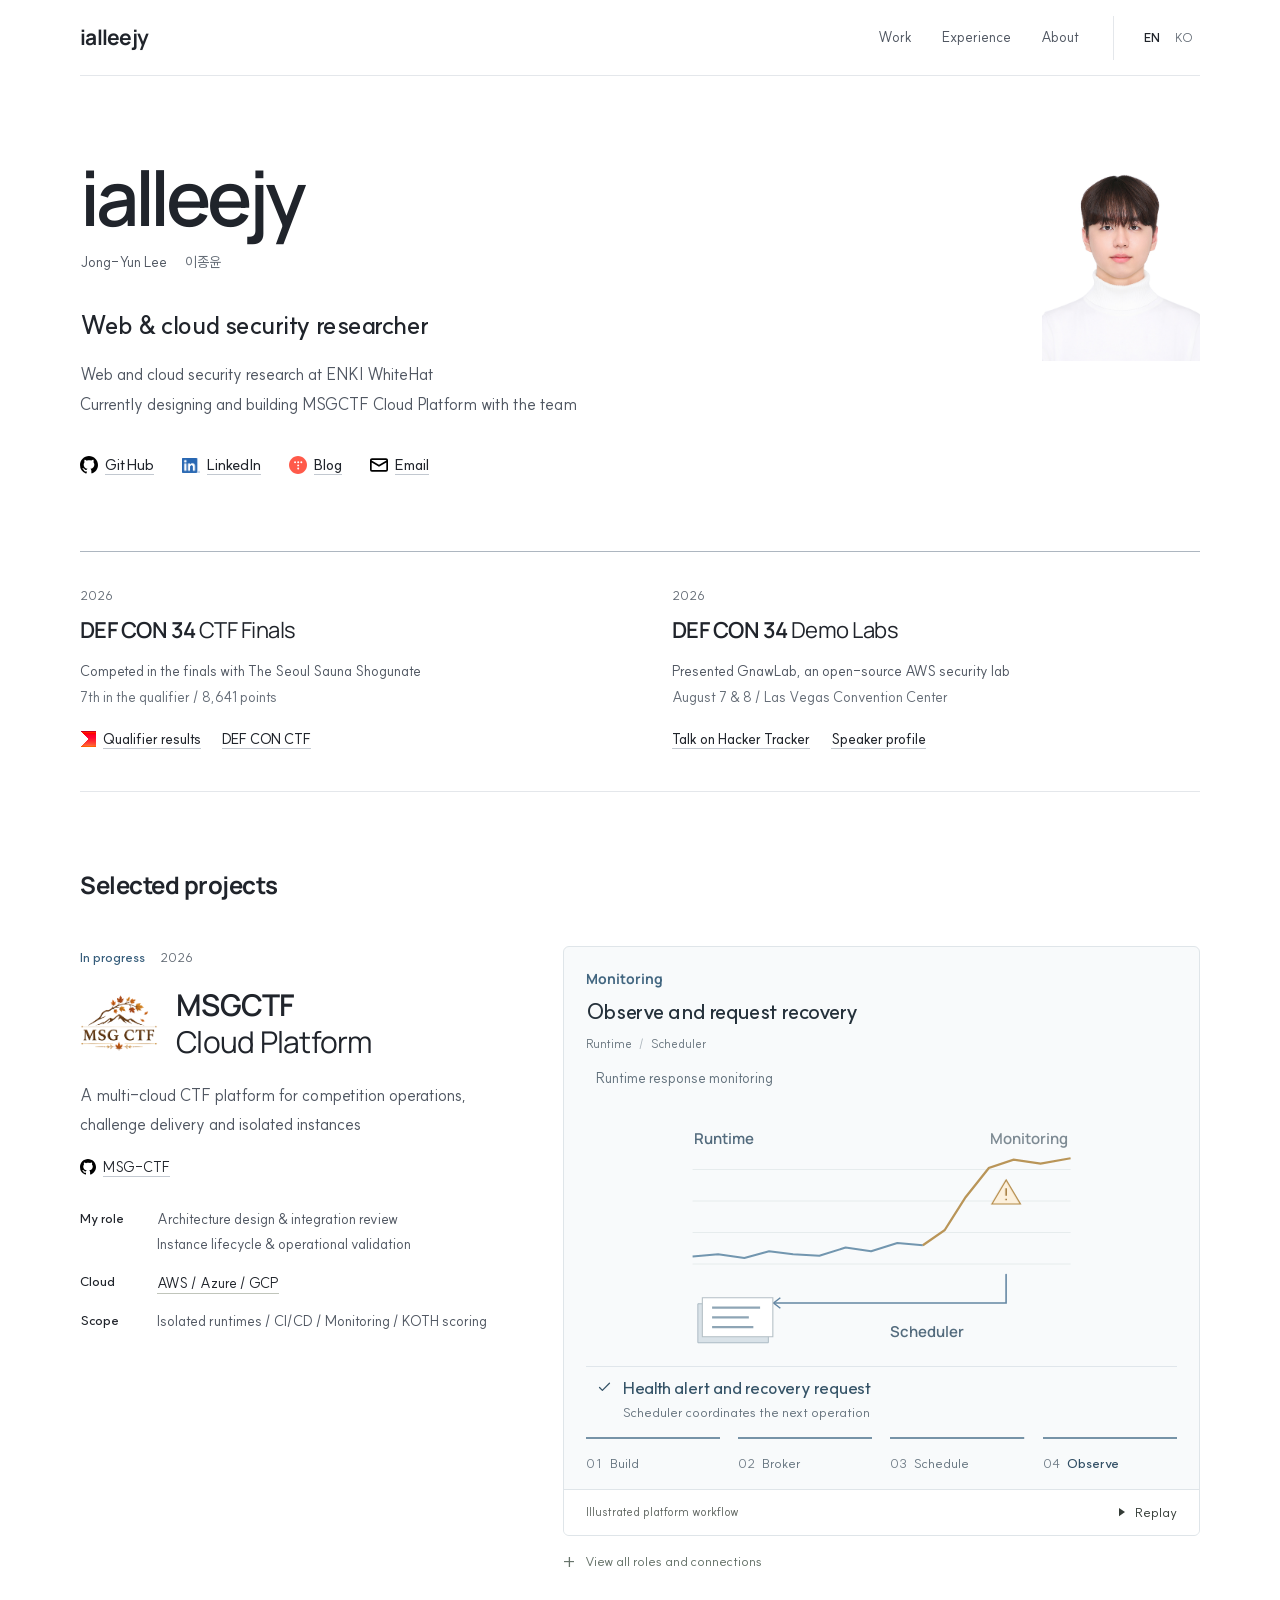
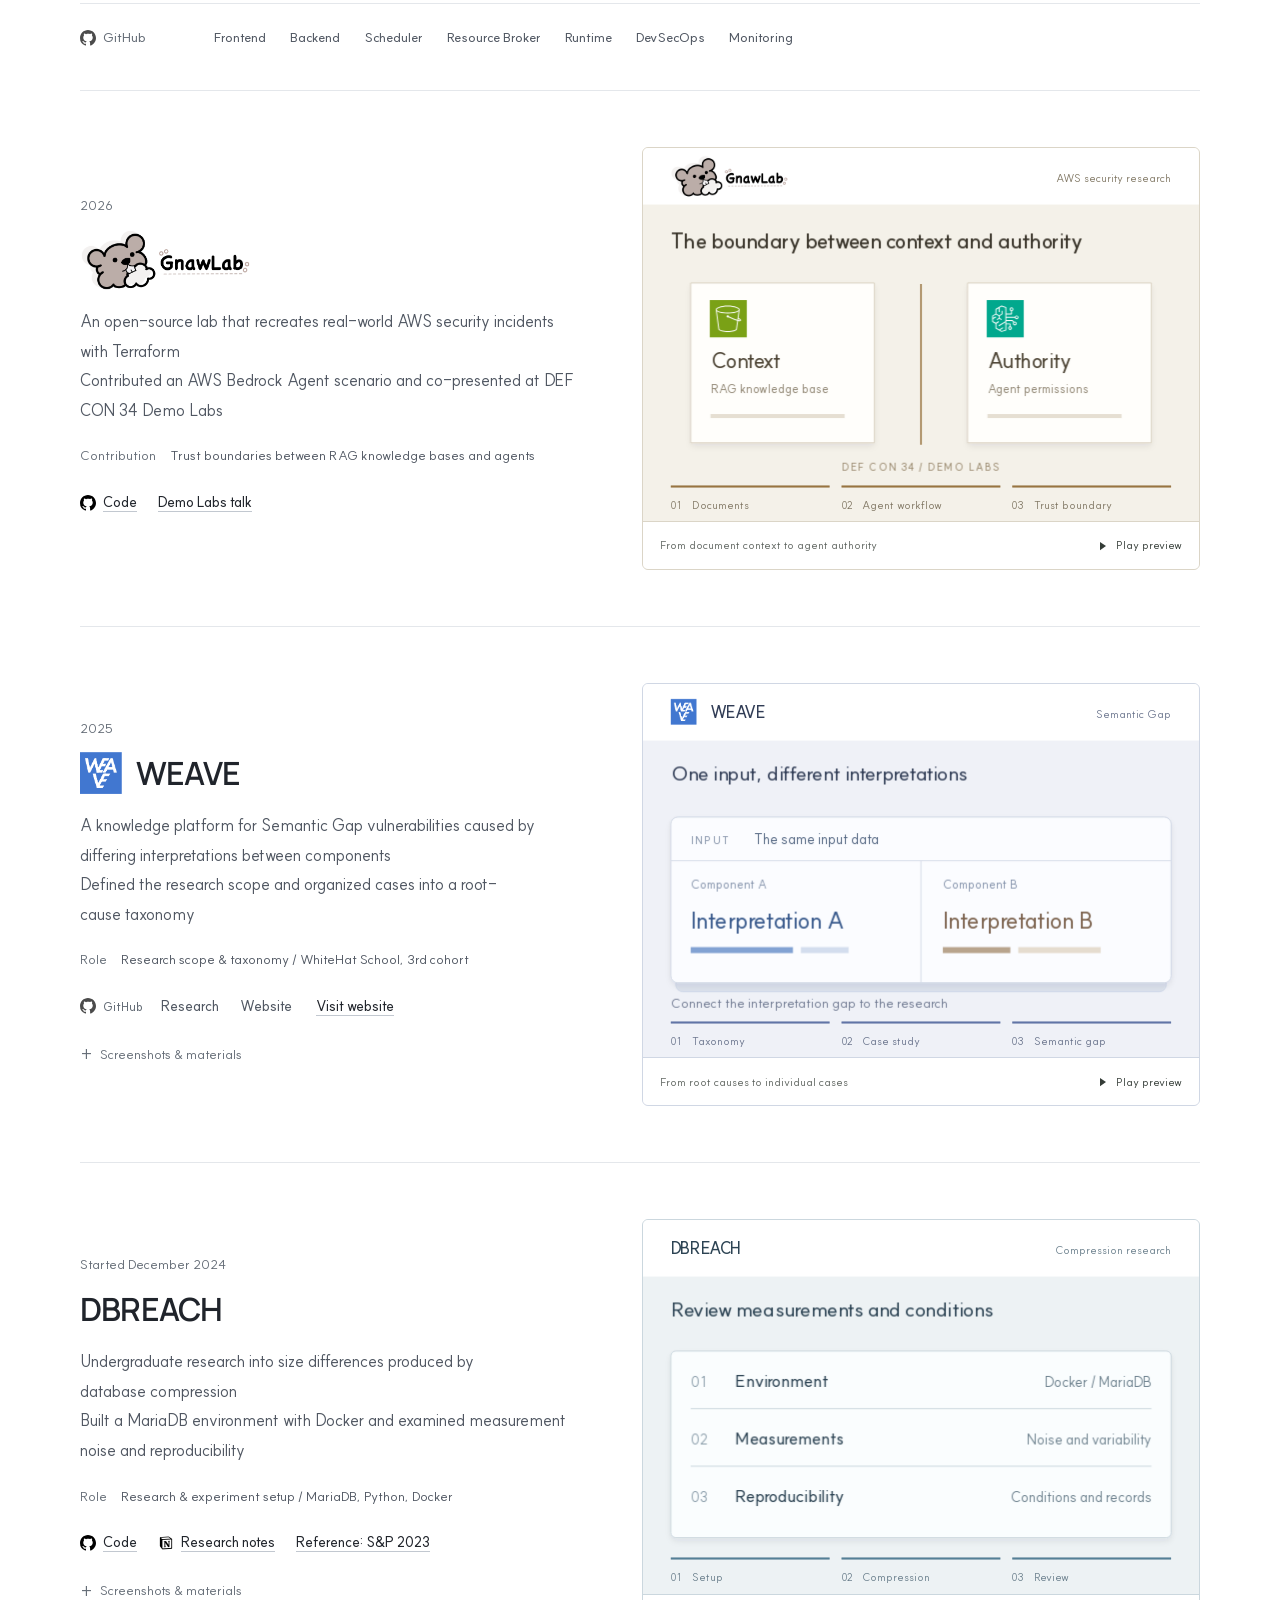
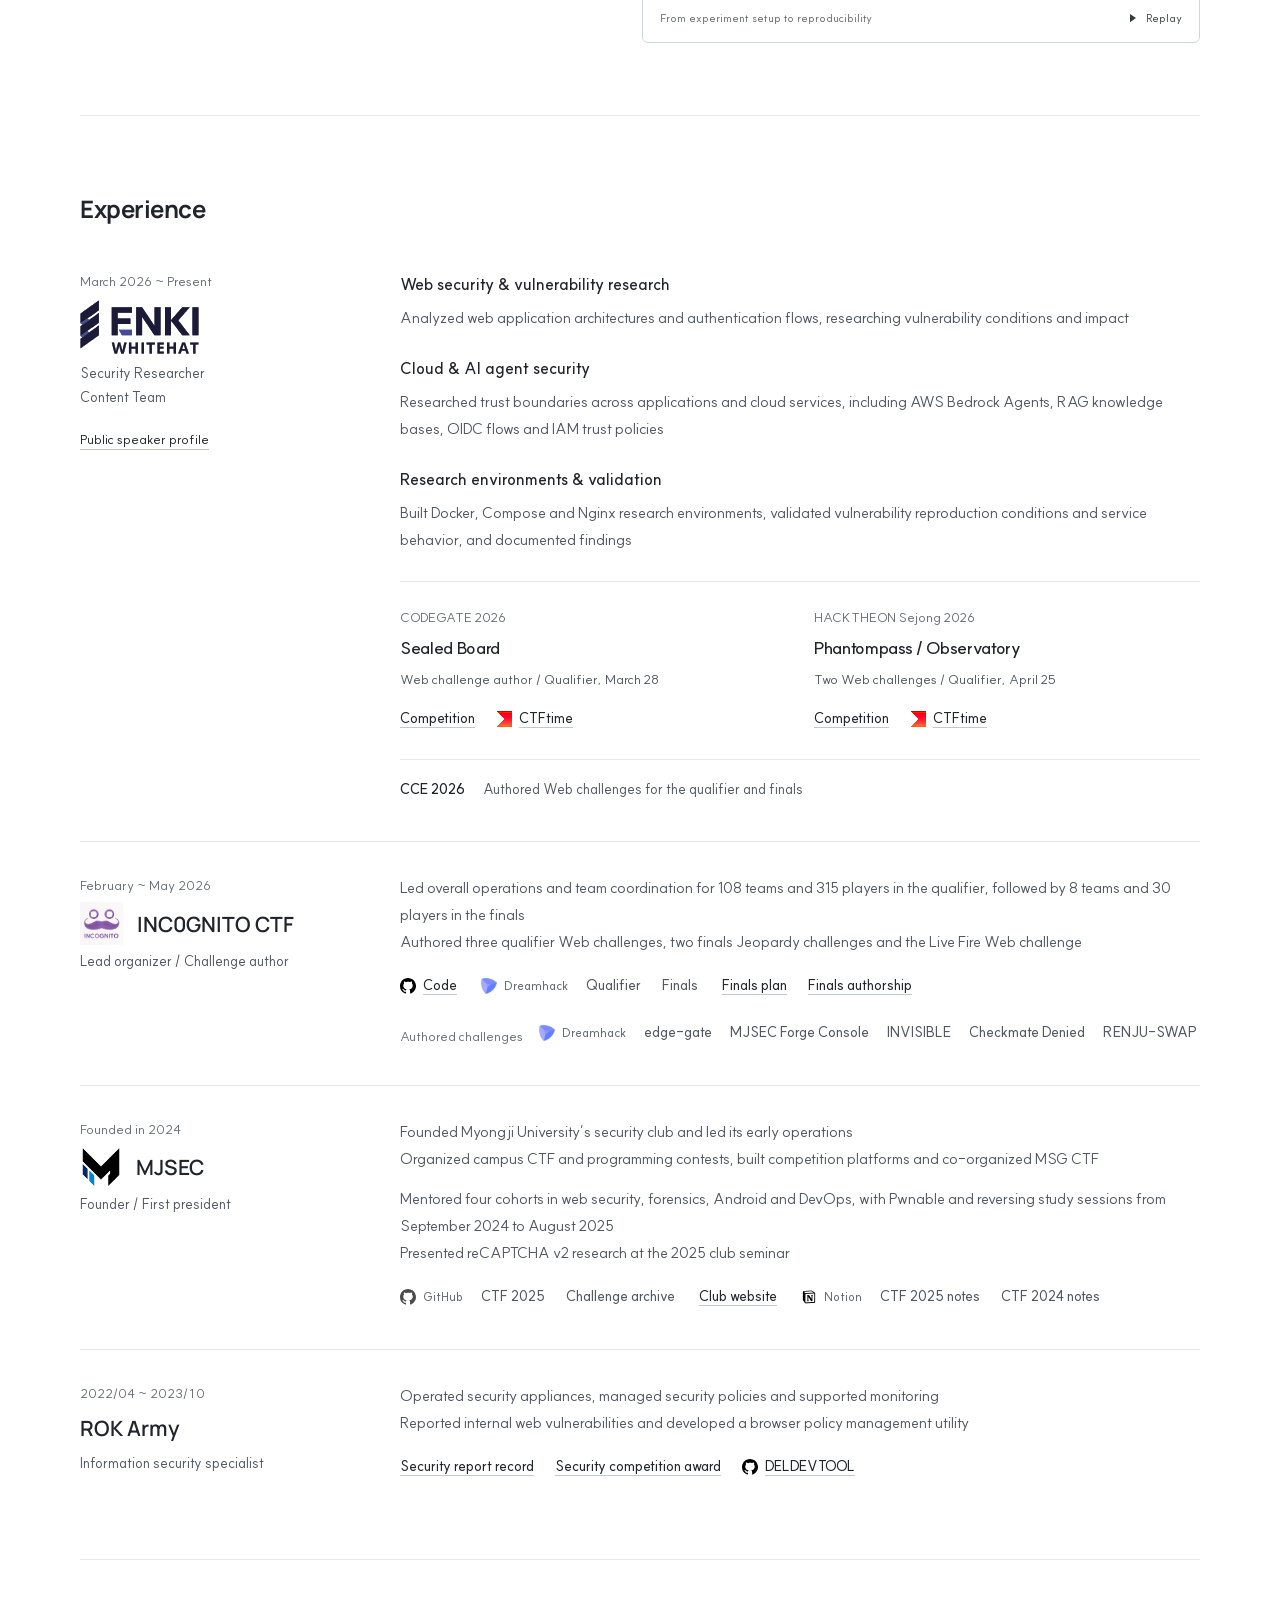
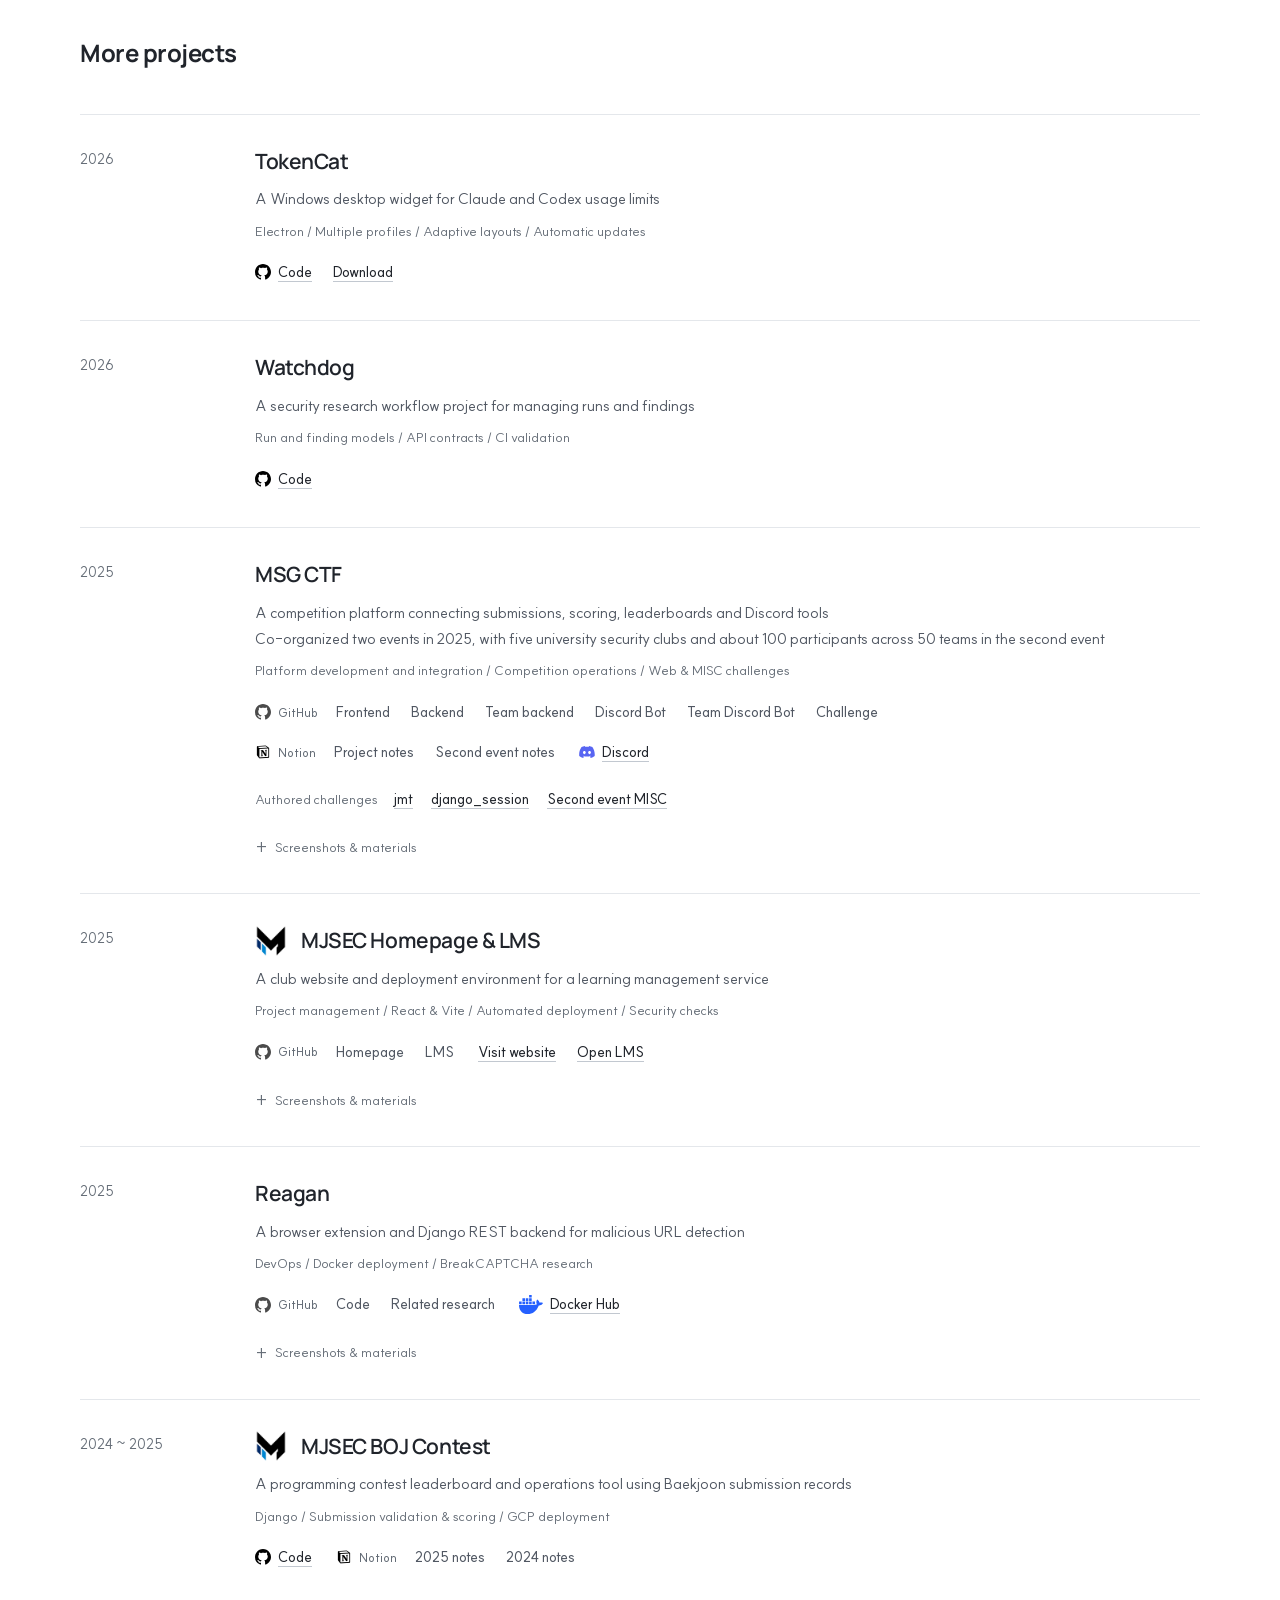
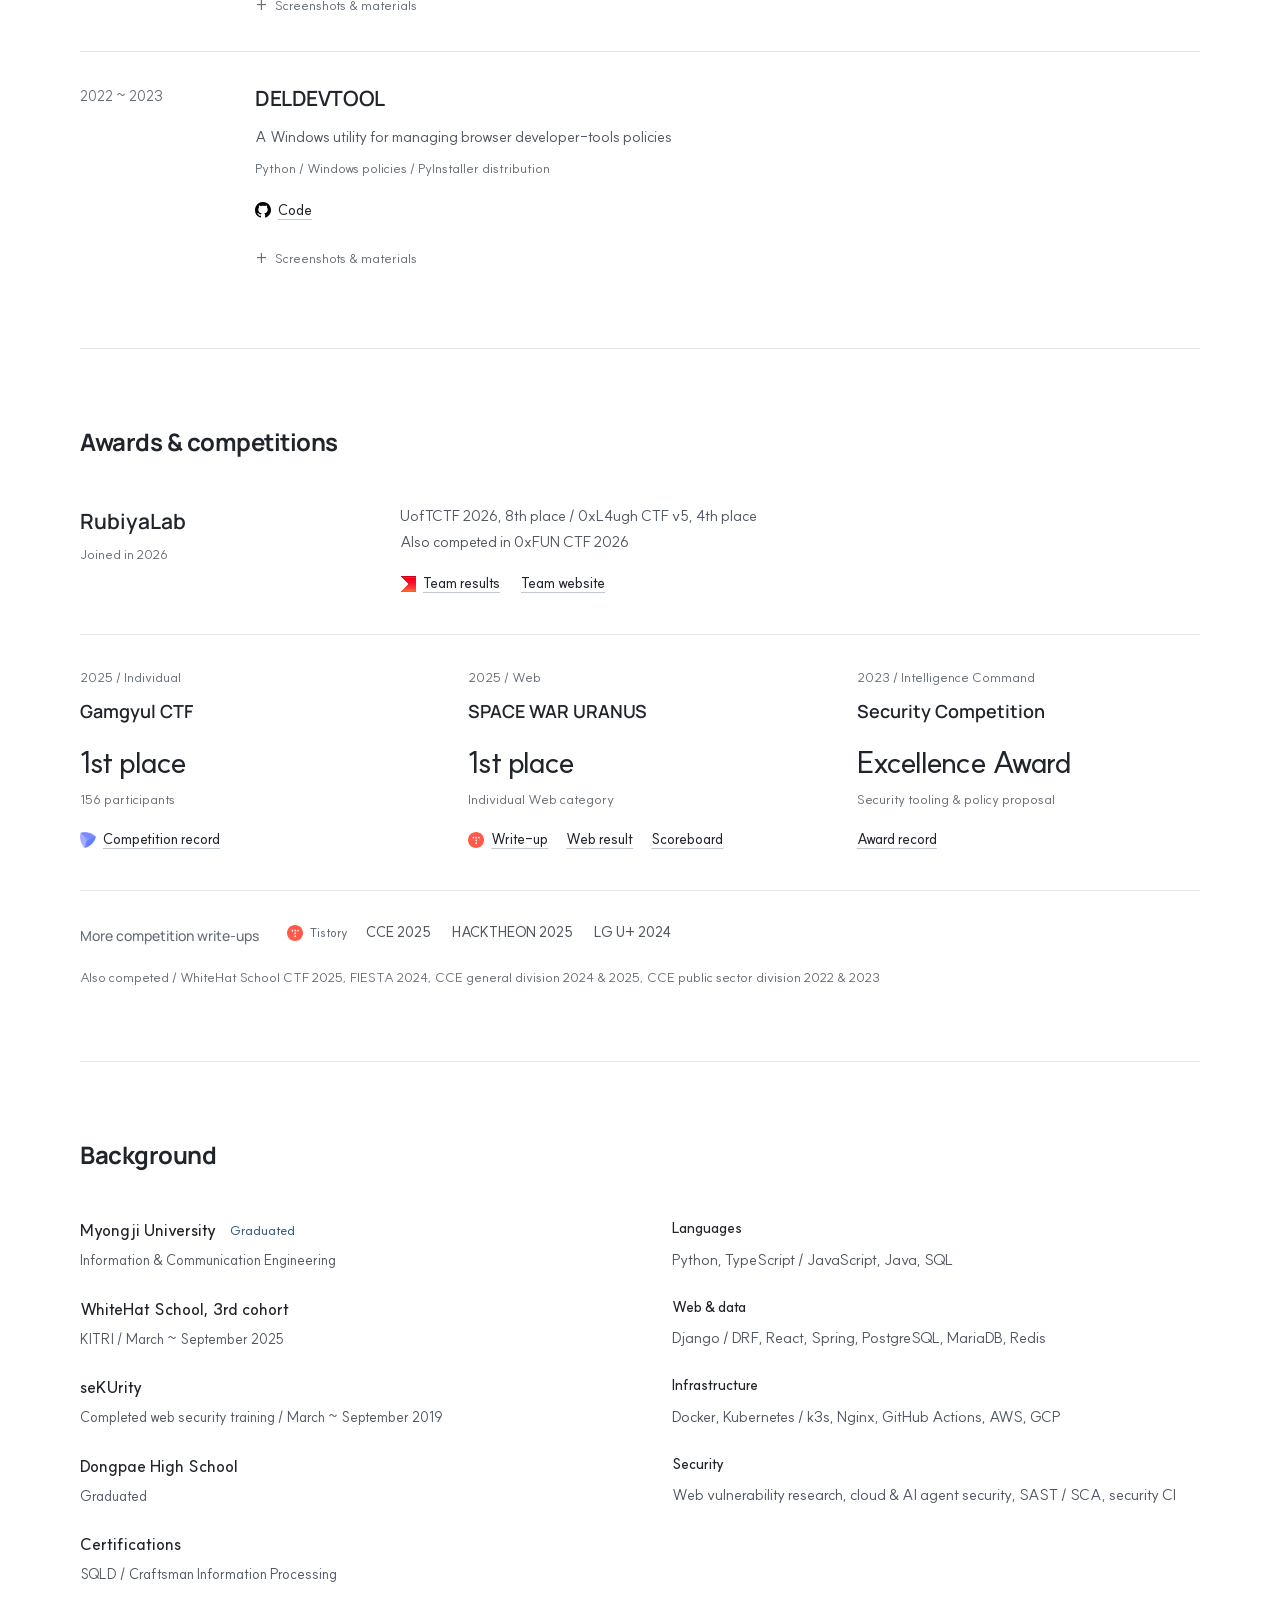
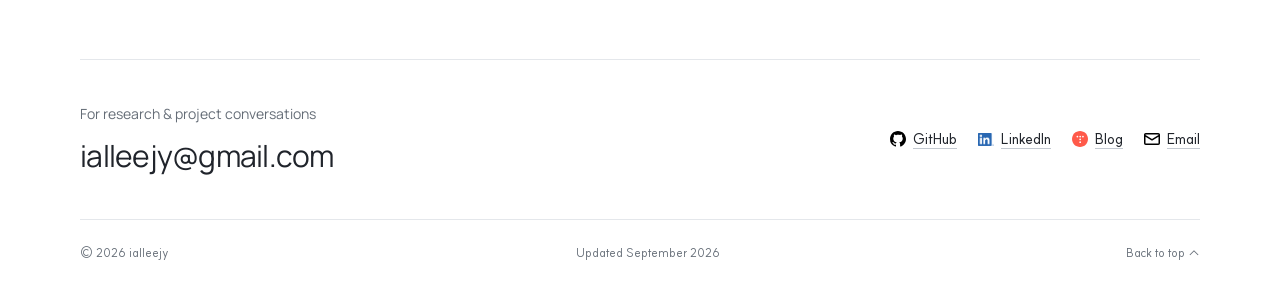
==== commit 3a1d9bd5: "Add service icons with grouped reference links" ====
--- a/index.html
+++ b/index.html
@@ -52,9 +52,9 @@
         <p class="hero-role">Web &amp; cloud security researcher</p>
         <p class="hero-copy">Web and cloud security research at ENKI WhiteHat<br> Currently designing and building MSGCTF Cloud Platform with the team</p>
         <div class="hero-links"><div class="link-row" aria-label="Contact &amp; profiles"><a href="https://github.com/jongcoding" target="_blank" rel="noopener noreferrer" aria-label="jongcoding GitHub" title="jongcoding GitHub" class="github-link github-link--primary"><img class="link-icon" src="assets/brands/github.svg" alt="" width="16" height="16"><span>GitHub</span></a>
-<a href="https://www.linkedin.com/in/jongyun-lee-753747122/" target="_blank" rel="noopener noreferrer">LinkedIn</a>
-<a href="https://ialleejy.tistory.com" target="_blank" rel="noopener noreferrer">Blog</a>
-<a href="mailto:ialleejy@gmail.com">Email</a></div></div>
+<a href="https://www.linkedin.com/in/jongyun-lee-753747122/" target="_blank" rel="noopener noreferrer" aria-label="LinkedIn" class="service-link"><img class="link-icon link-icon--linkedin" src="assets/brands/linkedin.png" alt="" width="16" height="16"><span>LinkedIn</span></a>
+<a href="https://ialleejy.tistory.com" target="_blank" rel="noopener noreferrer" aria-label="Blog / Tistory" class="service-link"><img class="link-icon link-icon--tistory" src="assets/brands/tistory.svg" alt="" width="16" height="16"><span>Blog</span></a>
+<a href="mailto:ialleejy@gmail.com" aria-label="Email / ialleejy@gmail.com" class="service-link"><img class="link-icon link-icon--mail" src="assets/brands/mail.svg" alt="" width="16" height="16"><span>Email</span></a></div></div>
       </div>
       <figure class="portrait">
         <img src="assets/profile.jpg" alt="Portrait of Jong-Yun Lee" width="413" height="531" fetchpriority="high">
@@ -67,7 +67,7 @@
         <h2>DEF CON 34 <span>CTF Finals</span></h2>
         <p>Competed in the finals with The Seoul Sauna Shogunate</p>
         <p class="highlight-note">7th in the qualifier / 8,641 points</p>
-        <div class="link-row" aria-label="Related links"><a href="https://ctftime.org/event/3205/" target="_blank" rel="noopener noreferrer">Qualifier results</a>
+        <div class="link-row" aria-label="Related links"><a href="https://ctftime.org/event/3205/" target="_blank" rel="noopener noreferrer" aria-label="Qualifier results / CTFtime" class="service-link"><img class="link-icon link-icon--ctftime" src="assets/brands/ctftime.png" alt="" width="16" height="16"><span>Qualifier results</span></a>
 <a href="https://defcon.org/html/links/dc-ctf.html" target="_blank" rel="noopener noreferrer">DEF CON CTF</a></div>
       </article>
       <article id="demolabs">
@@ -287,8 +287,8 @@
           <h3 class="brand-title"><img class="brand-mark weave-mark" src="assets/brands/weave.png" alt="" width="137" height="137">WEAVE</h3>
           <p>A knowledge platform for Semantic Gap vulnerabilities caused by differing interpretations between components<br> Defined the research scope and organized cases into a root-cause taxonomy</p>
           <p class="role-line">Role <span>Research scope &amp; taxonomy / WhiteHat School, 3rd cohort</span></p>
-          <div class="link-set" aria-label="Related links"><div class="repository-links" role="group" aria-label="GitHub repositories"><span class="repository-label"><img class="link-icon" src="assets/brands/github.svg" alt="" width="16" height="16">GitHub</span><div class="link-row"><a href="https://github.com/WHS-webao/semantic_gap" target="_blank" rel="noopener noreferrer" aria-label="Research / WHS-webao/semantic_gap GitHub" title="WHS-webao/semantic_gap GitHub" class="github-link"><span>Research</span></a>
-<a href="https://github.com/WHS-webao/WHS-webao.github.io" target="_blank" rel="noopener noreferrer" aria-label="Website / WHS-webao/WHS-webao.github.io GitHub" title="WHS-webao/WHS-webao.github.io GitHub" class="github-link"><span>Website</span></a></div></div><div class="link-row"><a href="https://semanticgap.mjsec.kr" target="_blank" rel="noopener noreferrer">Visit website</a></div></div>
+          <div class="link-set" role="group" aria-label="Related links"><div class="repository-links" role="group" aria-label="GitHub repositories"><span class="repository-label"><img class="link-icon" src="assets/brands/github.svg" alt="" width="16" height="16">GitHub</span><div class="link-row"><a href="https://github.com/WHS-webao/semantic_gap" target="_blank" rel="noopener noreferrer" aria-label="Research / WHS-webao/semantic_gap GitHub" title="WHS-webao/semantic_gap GitHub" class="github-link"><span>Research</span></a>
+<a href="https://github.com/WHS-webao/WHS-webao.github.io" target="_blank" rel="noopener noreferrer" aria-label="Website / WHS-webao/WHS-webao.github.io GitHub" title="WHS-webao/WHS-webao.github.io GitHub" class="github-link"><span>Website</span></a></div></div><div class="reference-links"><div class="link-row"><a href="https://semanticgap.mjsec.kr" target="_blank" rel="noopener noreferrer">Visit website</a></div></div></div>
           <details class="resource-details"><summary>Screenshots &amp; materials</summary><div class="link-row" aria-label="Related links"><a href="assets/weave-site.png" target="_blank" rel="noopener noreferrer">Taxonomy</a>
 <a href="assets/weave-arch.png" target="_blank" rel="noopener noreferrer">Architecture</a>
 <a href="assets/weave-document.png" target="_blank" rel="noopener noreferrer">Research document</a></div></details>
@@ -336,7 +336,7 @@
           <p>Undergraduate research into size differences produced by database compression<br> Built a MariaDB environment with Docker and examined measurement noise and reproducibility</p>
           <p class="role-line">Role <span>Research &amp; experiment setup / MariaDB, Python, Docker</span></p>
           <div class="link-row" aria-label="Related links"><a href="https://github.com/jongcoding/compression-side" target="_blank" rel="noopener noreferrer" aria-label="jongcoding/compression-side GitHub" title="jongcoding/compression-side GitHub" class="github-link github-link--primary"><img class="link-icon" src="assets/brands/github.svg" alt="" width="16" height="16"><span>Code</span></a>
-<a href="https://www.notion.so/dbreach-attack-code-19110e1b513780388c51e433398afb36" target="_blank" rel="noopener noreferrer">Research notes</a>
+<a href="https://www.notion.so/dbreach-attack-code-19110e1b513780388c51e433398afb36" target="_blank" rel="noopener noreferrer" aria-label="Research notes / Notion" class="service-link"><img class="link-icon link-icon--notion" src="assets/brands/notion.png" alt="" width="16" height="16"><span>Research notes</span></a>
 <a href="https://sp2023.ieee-security.org/" target="_blank" rel="noopener noreferrer">Reference: S&amp;P 2023</a></div>
           <details class="resource-details"><summary>Screenshots &amp; materials</summary><div class="link-row" aria-label="Related links"><a href="assets/dbreach-setup.png" target="_blank" rel="noopener noreferrer">Experiment setup</a>
 <a href="assets/dbreach-loop.png" target="_blank" rel="noopener noreferrer">Measurement flow</a>
@@ -366,14 +366,14 @@
               <h4>Sealed Board</h4>
               <p>Web challenge author / Qualifier, March 28</p>
               <div class="link-row" aria-label="Related links"><a href="http://ctf.codegate.org/" target="_blank" rel="noopener noreferrer">Competition</a>
-<a href="https://ctftime.org/event/3131" target="_blank" rel="noopener noreferrer">CTFtime</a></div>
+<a href="https://ctftime.org/event/3131" target="_blank" rel="noopener noreferrer" aria-label="CTFtime" class="service-link"><img class="link-icon link-icon--ctftime" src="assets/brands/ctftime.png" alt="" width="16" height="16"><span>CTFtime</span></a></div>
             </div>
             <div>
               <p class="challenge-event">HACKTHEON Sejong 2026</p>
               <h4>Phantompass / Observatory</h4>
               <p>Two Web challenges / Qualifier, April 25</p>
               <div class="link-row" aria-label="Related links"><a href="https://hacktheon.org/y2026/eng" target="_blank" rel="noopener noreferrer">Competition</a>
-<a href="https://ctftime.org/event/3199/" target="_blank" rel="noopener noreferrer">CTFtime</a></div>
+<a href="https://ctftime.org/event/3199/" target="_blank" rel="noopener noreferrer" aria-label="CTFtime" class="service-link"><img class="link-icon link-icon--ctftime" src="assets/brands/ctftime.png" alt="" width="16" height="16"><span>CTFtime</span></a></div>
             </div>
           </div>
           <p class="authorship-note" id="cce"><strong>CCE 2026</strong><span>Authored Web challenges for the qualifier and finals</span></p>
@@ -384,16 +384,14 @@
         <div class="activity-heading"><p class="project-meta">February ~ May 2026</p><h3 class="brand-title"><img class="brand-mark incognito-mark" src="assets/brands/incognito.png" alt="" width="460" height="460">INC0GNITO CTF</h3><p>Lead organizer / Challenge author</p></div>
         <div class="activity-body">
           <p>Led overall operations and team coordination for 108 teams and 315 players in the qualifier, followed by 8 teams and 30 players in the finals<br> Authored three qualifier Web challenges, two finals Jeopardy challenges and the Live Fire Web challenge</p>
-          <div class="link-row" aria-label="Related links"><a href="https://github.com/Incognito-CTF/incognito-ctf.github.io" target="_blank" rel="noopener noreferrer" aria-label="Incognito-CTF/incognito-ctf.github.io GitHub" title="Incognito-CTF/incognito-ctf.github.io GitHub" class="github-link github-link--primary"><img class="link-icon" src="assets/brands/github.svg" alt="" width="16" height="16"><span>Code</span></a>
-<a href="https://dreamhack.io/ctf/792" target="_blank" rel="noopener noreferrer">Qualifier</a>
-<a href="https://dreamhack.io/ctf/814" target="_blank" rel="noopener noreferrer">Finals</a>
-<a href="https://github.com/Incognito-CTF/incognito-ctf.github.io/blob/main/docs/final-plan.md" target="_blank" rel="noopener noreferrer" aria-label="Finals plan / Incognito-CTF/incognito-ctf.github.io GitHub" title="Incognito-CTF/incognito-ctf.github.io GitHub" class="github-link"><span>Finals plan</span></a>
-<a href="https://github.com/Incognito-CTF/incognito-ctf.github.io/blob/main/docs/finals-challenges.md" target="_blank" rel="noopener noreferrer" aria-label="Finals authorship / Incognito-CTF/incognito-ctf.github.io GitHub" title="Incognito-CTF/incognito-ctf.github.io GitHub" class="github-link"><span>Finals authorship</span></a></div>
-          <div class="authored-links"><span>Authored challenges</span><div class="link-row" aria-label="Related links"><a href="https://dreamhack.io/wargame/challenges/2697" target="_blank" rel="noopener noreferrer">edge-gate</a>
-<a href="https://dreamhack.io/wargame/challenges/2698" target="_blank" rel="noopener noreferrer">MJSEC Forge Console</a>
-<a href="https://dreamhack.io/wargame/challenges/2699" target="_blank" rel="noopener noreferrer">INVISIBLE</a>
-<a href="https://dreamhack.io/wargame/challenges/2956" target="_blank" rel="noopener noreferrer">Checkmate Denied</a>
-<a href="https://dreamhack.io/wargame/challenges/2957" target="_blank" rel="noopener noreferrer">RENJU-SWAP</a></div></div>
+          <div class="link-set" role="group" aria-label="Related links"><div class="link-row"><a href="https://github.com/Incognito-CTF/incognito-ctf.github.io" target="_blank" rel="noopener noreferrer" aria-label="Incognito-CTF/incognito-ctf.github.io GitHub" title="Incognito-CTF/incognito-ctf.github.io GitHub" class="github-link github-link--primary"><img class="link-icon" src="assets/brands/github.svg" alt="" width="16" height="16"><span>Code</span></a></div><div class="service-links" role="group" aria-label="Dreamhack"><span class="service-label"><img class="link-icon link-icon--dreamhack" src="assets/brands/dreamhack.png" alt="" width="16" height="16">Dreamhack</span><div class="link-row"><a href="https://dreamhack.io/ctf/792" target="_blank" rel="noopener noreferrer" aria-label="Qualifier / Dreamhack">Qualifier</a>
+<a href="https://dreamhack.io/ctf/814" target="_blank" rel="noopener noreferrer" aria-label="Finals / Dreamhack">Finals</a></div></div><div class="link-row"><a href="https://github.com/Incognito-CTF/incognito-ctf.github.io/blob/main/docs/final-plan.md" target="_blank" rel="noopener noreferrer" aria-label="Finals plan / Incognito-CTF/incognito-ctf.github.io GitHub" title="Incognito-CTF/incognito-ctf.github.io GitHub" class="github-link"><span>Finals plan</span></a>
+<a href="https://github.com/Incognito-CTF/incognito-ctf.github.io/blob/main/docs/finals-challenges.md" target="_blank" rel="noopener noreferrer" aria-label="Finals authorship / Incognito-CTF/incognito-ctf.github.io GitHub" title="Incognito-CTF/incognito-ctf.github.io GitHub" class="github-link"><span>Finals authorship</span></a></div></div>
+          <div class="authored-links"><span>Authored challenges</span><div class="link-set" role="group" aria-label="Related links"><div class="service-links" role="group" aria-label="Dreamhack"><span class="service-label"><img class="link-icon link-icon--dreamhack" src="assets/brands/dreamhack.png" alt="" width="16" height="16">Dreamhack</span><div class="link-row"><a href="https://dreamhack.io/wargame/challenges/2697" target="_blank" rel="noopener noreferrer" aria-label="edge-gate / Dreamhack">edge-gate</a>
+<a href="https://dreamhack.io/wargame/challenges/2698" target="_blank" rel="noopener noreferrer" aria-label="MJSEC Forge Console / Dreamhack">MJSEC Forge Console</a>
+<a href="https://dreamhack.io/wargame/challenges/2699" target="_blank" rel="noopener noreferrer" aria-label="INVISIBLE / Dreamhack">INVISIBLE</a>
+<a href="https://dreamhack.io/wargame/challenges/2956" target="_blank" rel="noopener noreferrer" aria-label="Checkmate Denied / Dreamhack">Checkmate Denied</a>
+<a href="https://dreamhack.io/wargame/challenges/2957" target="_blank" rel="noopener noreferrer" aria-label="RENJU-SWAP / Dreamhack">RENJU-SWAP</a></div></div></div></div>
         </div>
       </article>
       <article class="activity-row" id="mjsec">
@@ -401,10 +399,9 @@
         <div class="activity-body">
           <p>Founded Myongji University’s security club and led its early operations<br> Organized campus CTF and programming contests, built competition platforms and co-organized MSG CTF</p>
           <p>Mentored four cohorts in web security, forensics, Android and DevOps, with Pwnable and reversing study sessions from September 2024 to August 2025<br> Presented reCAPTCHA v2 research at the 2025 club seminar</p>
-          <div class="link-set" aria-label="Related links"><div class="repository-links" role="group" aria-label="GitHub repositories"><span class="repository-label"><img class="link-icon" src="assets/brands/github.svg" alt="" width="16" height="16">GitHub</span><div class="link-row"><a href="https://github.com/MJSEC-MJU/MJSEC_CTF_2025" target="_blank" rel="noopener noreferrer" aria-label="CTF 2025 / MJSEC-MJU/MJSEC_CTF_2025 GitHub" title="MJSEC-MJU/MJSEC_CTF_2025 GitHub" class="github-link"><span>CTF 2025</span></a>
-<a href="https://github.com/MJSEC-MJU/MJSEC_CTF_CHALLENGE" target="_blank" rel="noopener noreferrer" aria-label="Challenge archive / MJSEC-MJU/MJSEC_CTF_CHALLENGE GitHub" title="MJSEC-MJU/MJSEC_CTF_CHALLENGE GitHub" class="github-link"><span>Challenge archive</span></a></div></div><div class="link-row"><a href="https://mjsec.kr" target="_blank" rel="noopener noreferrer">Club website</a>
-<a href="https://plucky-ink-23c.notion.site/MJSEC_CTF-2025-21e0f19c72be80cb9d3ec9241321762f?pvs=74" target="_blank" rel="noopener noreferrer">CTF 2025 notes</a>
-<a href="https://plucky-ink-23c.notion.site/MJSEC-CTF-2024-21b0f19c72be8148b977c04ddca143ed" target="_blank" rel="noopener noreferrer">CTF 2024 notes</a></div></div>
+          <div class="link-set" role="group" aria-label="Related links"><div class="repository-links" role="group" aria-label="GitHub repositories"><span class="repository-label"><img class="link-icon" src="assets/brands/github.svg" alt="" width="16" height="16">GitHub</span><div class="link-row"><a href="https://github.com/MJSEC-MJU/MJSEC_CTF_2025" target="_blank" rel="noopener noreferrer" aria-label="CTF 2025 / MJSEC-MJU/MJSEC_CTF_2025 GitHub" title="MJSEC-MJU/MJSEC_CTF_2025 GitHub" class="github-link"><span>CTF 2025</span></a>
+<a href="https://github.com/MJSEC-MJU/MJSEC_CTF_CHALLENGE" target="_blank" rel="noopener noreferrer" aria-label="Challenge archive / MJSEC-MJU/MJSEC_CTF_CHALLENGE GitHub" title="MJSEC-MJU/MJSEC_CTF_CHALLENGE GitHub" class="github-link"><span>Challenge archive</span></a></div></div><div class="reference-links"><div class="link-row"><a href="https://mjsec.kr" target="_blank" rel="noopener noreferrer">Club website</a></div><div class="service-links" role="group" aria-label="Notion"><span class="service-label"><img class="link-icon link-icon--notion" src="assets/brands/notion.png" alt="" width="16" height="16">Notion</span><div class="link-row"><a href="https://plucky-ink-23c.notion.site/MJSEC_CTF-2025-21e0f19c72be80cb9d3ec9241321762f?pvs=74" target="_blank" rel="noopener noreferrer" aria-label="CTF 2025 notes / Notion">CTF 2025 notes</a>
+<a href="https://plucky-ink-23c.notion.site/MJSEC-CTF-2024-21b0f19c72be8148b977c04ddca143ed" target="_blank" rel="noopener noreferrer" aria-label="CTF 2024 notes / Notion">CTF 2024 notes</a></div></div></div></div>
         </div>
       </article>
       <article class="activity-row" id="military">
@@ -428,14 +425,13 @@
       <div class="archive-copy"><h3>Watchdog</h3><p>A security research workflow project for managing runs and findings</p><p class="archive-role">Run and finding models / API contracts / CI validation</p><div class="link-row" aria-label="Related links"><a href="https://github.com/WATCHDOG-INCOGNITO/watchdog" target="_blank" rel="noopener noreferrer" aria-label="WATCHDOG-INCOGNITO/watchdog GitHub" title="WATCHDOG-INCOGNITO/watchdog GitHub" class="github-link github-link--primary"><img class="link-icon" src="assets/brands/github.svg" alt="" width="16" height="16"><span>Code</span></a></div></div>
     </article><article class="archive-row" id="detail-msg-ctf">
       <p class="archive-year">2025</p>
-      <div class="archive-copy"><h3>MSG CTF</h3><p>A competition platform connecting submissions, scoring, leaderboards and Discord tools<br> Co-organized two events in 2025, with five university security clubs and about 100 participants across 50 teams in the second event</p><p class="archive-role">Platform development and integration / Competition operations / Web &amp; MISC challenges</p><div class="link-set" aria-label="Related links"><div class="repository-links" role="group" aria-label="GitHub repositories"><span class="repository-label"><img class="link-icon" src="assets/brands/github.svg" alt="" width="16" height="16">GitHub</span><div class="link-row"><a href="https://github.com/jongcoding/MSG_CTF_WEB" target="_blank" rel="noopener noreferrer" aria-label="Frontend / jongcoding/MSG_CTF_WEB GitHub" title="jongcoding/MSG_CTF_WEB GitHub" class="github-link"><span>Frontend</span></a>
+      <div class="archive-copy"><h3>MSG CTF</h3><p>A competition platform connecting submissions, scoring, leaderboards and Discord tools<br> Co-organized two events in 2025, with five university security clubs and about 100 participants across 50 teams in the second event</p><p class="archive-role">Platform development and integration / Competition operations / Web &amp; MISC challenges</p><div class="link-set" role="group" aria-label="Related links"><div class="repository-links" role="group" aria-label="GitHub repositories"><span class="repository-label"><img class="link-icon" src="assets/brands/github.svg" alt="" width="16" height="16">GitHub</span><div class="link-row"><a href="https://github.com/jongcoding/MSG_CTF_WEB" target="_blank" rel="noopener noreferrer" aria-label="Frontend / jongcoding/MSG_CTF_WEB GitHub" title="jongcoding/MSG_CTF_WEB GitHub" class="github-link"><span>Frontend</span></a>
 <a href="https://github.com/jongcoding/MSG_CTF_BACK" target="_blank" rel="noopener noreferrer" aria-label="Backend / jongcoding/MSG_CTF_BACK GitHub" title="jongcoding/MSG_CTF_BACK GitHub" class="github-link"><span>Backend</span></a>
 <a href="https://github.com/MJSEC-MJU/MSG_CTF_BACK" target="_blank" rel="noopener noreferrer" aria-label="Team backend / MJSEC-MJU/MSG_CTF_BACK GitHub" title="MJSEC-MJU/MSG_CTF_BACK GitHub" class="github-link"><span>Team backend</span></a>
 <a href="https://github.com/jongcoding/MSG_DISCORDBOT" target="_blank" rel="noopener noreferrer" aria-label="Discord Bot / jongcoding/MSG_DISCORDBOT GitHub" title="jongcoding/MSG_DISCORDBOT GitHub" class="github-link"><span>Discord Bot</span></a>
 <a href="https://github.com/MJSEC-MJU/MSG_DISCORDBOT" target="_blank" rel="noopener noreferrer" aria-label="Team Discord Bot / MJSEC-MJU/MSG_DISCORDBOT GitHub" title="MJSEC-MJU/MSG_DISCORDBOT GitHub" class="github-link"><span>Team Discord Bot</span></a>
-<a href="https://github.com/MJSEC-MJU/MSG_CTF_PROBLEM" target="_blank" rel="noopener noreferrer" aria-label="Challenge / MJSEC-MJU/MSG_CTF_PROBLEM GitHub" title="MJSEC-MJU/MSG_CTF_PROBLEM GitHub" class="github-link"><span>Challenge</span></a></div></div><div class="link-row"><a href="https://plucky-ink-23c.notion.site/MSG_CTF_WEB-Project-1770f19c72be802e9358da5441dec400" target="_blank" rel="noopener noreferrer">Project notes</a>
-<a href="https://www.notion.so/2220f19c72be80c78e83e6f56ebefa63" target="_blank" rel="noopener noreferrer">Second event notes</a>
-<a href="https://discord.gg/2qRzrXjjxZ" target="_blank" rel="noopener noreferrer">Discord</a></div></div><div class="authored-links"><span>Authored challenges</span><div class="link-row" aria-label="Related links"><a href="https://github.com/MJSEC-MJU/MSG_CTF_PROBLEM/tree/main/jmt" target="_blank" rel="noopener noreferrer" aria-label="jmt / MJSEC-MJU/MSG_CTF_PROBLEM GitHub" title="MJSEC-MJU/MSG_CTF_PROBLEM GitHub" class="github-link"><span>jmt</span></a>
+<a href="https://github.com/MJSEC-MJU/MSG_CTF_PROBLEM" target="_blank" rel="noopener noreferrer" aria-label="Challenge / MJSEC-MJU/MSG_CTF_PROBLEM GitHub" title="MJSEC-MJU/MSG_CTF_PROBLEM GitHub" class="github-link"><span>Challenge</span></a></div></div><div class="reference-links"><div class="service-links" role="group" aria-label="Notion"><span class="service-label"><img class="link-icon link-icon--notion" src="assets/brands/notion.png" alt="" width="16" height="16">Notion</span><div class="link-row"><a href="https://plucky-ink-23c.notion.site/MSG_CTF_WEB-Project-1770f19c72be802e9358da5441dec400" target="_blank" rel="noopener noreferrer" aria-label="Project notes / Notion">Project notes</a>
+<a href="https://www.notion.so/2220f19c72be80c78e83e6f56ebefa63" target="_blank" rel="noopener noreferrer" aria-label="Second event notes / Notion">Second event notes</a></div></div><div class="link-row"><a href="https://discord.gg/2qRzrXjjxZ" target="_blank" rel="noopener noreferrer" aria-label="Discord" class="service-link"><img class="link-icon link-icon--discord" src="assets/brands/discord.svg" alt="" width="16" height="16"><span>Discord</span></a></div></div></div><div class="authored-links"><span>Authored challenges</span><div class="link-row" aria-label="Related links"><a href="https://github.com/MJSEC-MJU/MSG_CTF_PROBLEM/tree/main/jmt" target="_blank" rel="noopener noreferrer" aria-label="jmt / MJSEC-MJU/MSG_CTF_PROBLEM GitHub" title="MJSEC-MJU/MSG_CTF_PROBLEM GitHub" class="github-link"><span>jmt</span></a>
 <a href="https://github.com/MJSEC-MJU/MSG_CTF_PROBLEM/tree/main/django_session" target="_blank" rel="noopener noreferrer" aria-label="django_session / MJSEC-MJU/MSG_CTF_PROBLEM GitHub" title="MJSEC-MJU/MSG_CTF_PROBLEM GitHub" class="github-link"><span>django_session</span></a>
 <a href="https://github.com/MJSEC-MJU/MSG_CTF_WARGAME/tree/main/MISC" target="_blank" rel="noopener noreferrer" aria-label="Second event MISC / MJSEC-MJU/MSG_CTF_WARGAME GitHub" title="MJSEC-MJU/MSG_CTF_WARGAME GitHub" class="github-link"><span>Second event MISC</span></a></div></div><details class="resource-details"><summary>Screenshots &amp; materials</summary><div class="link-row" aria-label="Related links"><a href="assets/msg-ctf-hero.png" target="_blank" rel="noopener noreferrer">Competition</a>
 <a href="assets/msg-ctf-rank.png" target="_blank" rel="noopener noreferrer">Results</a>
@@ -445,22 +441,21 @@
 <a href="assets/msgctf-bot.png" target="_blank" rel="noopener noreferrer">Bot screenshot</a></div></details></div>
     </article><article class="archive-row" id="detail-mjsec">
       <p class="archive-year">2025</p>
-      <div class="archive-copy"><h3><span class="brand-title"><svg class="brand-mark mjsec-mark" viewBox="96 96 320 320" width="42" height="42" aria-hidden="true" focusable="false"><image href="assets/brands/mjsec.png" width="512" height="512"/></svg><span>MJSEC Homepage &amp; LMS</span></span></h3><p>A club website and deployment environment for a learning management service</p><p class="archive-role">Project management / React &amp; Vite / Automated deployment / Security checks</p><div class="link-set" aria-label="Related links"><div class="repository-links" role="group" aria-label="GitHub repositories"><span class="repository-label"><img class="link-icon" src="assets/brands/github.svg" alt="" width="16" height="16">GitHub</span><div class="link-row"><a href="https://github.com/MJSEC-MJU/MJSEC_LMS_FRONT" target="_blank" rel="noopener noreferrer" aria-label="Homepage / MJSEC-MJU/MJSEC_LMS_FRONT GitHub" title="MJSEC-MJU/MJSEC_LMS_FRONT GitHub" class="github-link"><span>Homepage</span></a>
-<a href="https://github.com/MJSEC-MJU/MJSEC_LMS_FRONT_LMS" target="_blank" rel="noopener noreferrer" aria-label="LMS / MJSEC-MJU/MJSEC_LMS_FRONT_LMS GitHub" title="MJSEC-MJU/MJSEC_LMS_FRONT_LMS GitHub" class="github-link"><span>LMS</span></a></div></div><div class="link-row"><a href="https://mjsec.kr" target="_blank" rel="noopener noreferrer">Visit website</a>
-<a href="https://mjsec.kr/lms" target="_blank" rel="noopener noreferrer">Open LMS</a></div></div><details class="resource-details"><summary>Screenshots &amp; materials</summary><div class="link-row" aria-label="Related links"><a href="assets/mjsec_hompage.png" target="_blank" rel="noopener noreferrer">Homepage</a>
+      <div class="archive-copy"><h3><span class="brand-title"><svg class="brand-mark mjsec-mark" viewBox="96 96 320 320" width="42" height="42" aria-hidden="true" focusable="false"><image href="assets/brands/mjsec.png" width="512" height="512"/></svg><span>MJSEC Homepage &amp; LMS</span></span></h3><p>A club website and deployment environment for a learning management service</p><p class="archive-role">Project management / React &amp; Vite / Automated deployment / Security checks</p><div class="link-set" role="group" aria-label="Related links"><div class="repository-links" role="group" aria-label="GitHub repositories"><span class="repository-label"><img class="link-icon" src="assets/brands/github.svg" alt="" width="16" height="16">GitHub</span><div class="link-row"><a href="https://github.com/MJSEC-MJU/MJSEC_LMS_FRONT" target="_blank" rel="noopener noreferrer" aria-label="Homepage / MJSEC-MJU/MJSEC_LMS_FRONT GitHub" title="MJSEC-MJU/MJSEC_LMS_FRONT GitHub" class="github-link"><span>Homepage</span></a>
+<a href="https://github.com/MJSEC-MJU/MJSEC_LMS_FRONT_LMS" target="_blank" rel="noopener noreferrer" aria-label="LMS / MJSEC-MJU/MJSEC_LMS_FRONT_LMS GitHub" title="MJSEC-MJU/MJSEC_LMS_FRONT_LMS GitHub" class="github-link"><span>LMS</span></a></div></div><div class="reference-links"><div class="link-row"><a href="https://mjsec.kr" target="_blank" rel="noopener noreferrer">Visit website</a>
+<a href="https://mjsec.kr/lms" target="_blank" rel="noopener noreferrer">Open LMS</a></div></div></div><details class="resource-details"><summary>Screenshots &amp; materials</summary><div class="link-row" aria-label="Related links"><a href="assets/mjsec_hompage.png" target="_blank" rel="noopener noreferrer">Homepage</a>
 <a href="assets/mjsec-ci.png" target="_blank" rel="noopener noreferrer">CI</a>
 <a href="assets/mjsec-cd.png" target="_blank" rel="noopener noreferrer">CD</a></div></details></div>
     </article><article class="archive-row" id="detail-reagan">
       <p class="archive-year">2025</p>
-      <div class="archive-copy"><h3>Reagan</h3><p>A browser extension and Django REST backend for malicious URL detection</p><p class="archive-role">DevOps / Docker deployment / BreakCAPTCHA research</p><div class="link-set" aria-label="Related links"><div class="repository-links" role="group" aria-label="GitHub repositories"><span class="repository-label"><img class="link-icon" src="assets/brands/github.svg" alt="" width="16" height="16">GitHub</span><div class="link-row"><a href="https://github.com/MJSEC-MJU/Reagan" target="_blank" rel="noopener noreferrer" aria-label="MJSEC-MJU/Reagan GitHub" title="MJSEC-MJU/Reagan GitHub" class="github-link"><span>Code</span></a>
-<a href="https://github.com/MJSEC-MJU/breakrecapcha_v2" target="_blank" rel="noopener noreferrer" aria-label="Related research / MJSEC-MJU/breakrecapcha_v2 GitHub" title="MJSEC-MJU/breakrecapcha_v2 GitHub" class="github-link"><span>Related research</span></a></div></div><div class="link-row"><a href="https://hub.docker.com/r/ialleejy/reagan-backend" target="_blank" rel="noopener noreferrer">Docker Hub</a></div></div><details class="resource-details"><summary>Screenshots &amp; materials</summary><div class="link-row" aria-label="Related links"><a href="assets/reagan-motivation.png" target="_blank" rel="noopener noreferrer">Background</a>
+      <div class="archive-copy"><h3>Reagan</h3><p>A browser extension and Django REST backend for malicious URL detection</p><p class="archive-role">DevOps / Docker deployment / BreakCAPTCHA research</p><div class="link-set" role="group" aria-label="Related links"><div class="repository-links" role="group" aria-label="GitHub repositories"><span class="repository-label"><img class="link-icon" src="assets/brands/github.svg" alt="" width="16" height="16">GitHub</span><div class="link-row"><a href="https://github.com/MJSEC-MJU/Reagan" target="_blank" rel="noopener noreferrer" aria-label="MJSEC-MJU/Reagan GitHub" title="MJSEC-MJU/Reagan GitHub" class="github-link"><span>Code</span></a>
+<a href="https://github.com/MJSEC-MJU/breakrecapcha_v2" target="_blank" rel="noopener noreferrer" aria-label="Related research / MJSEC-MJU/breakrecapcha_v2 GitHub" title="MJSEC-MJU/breakrecapcha_v2 GitHub" class="github-link"><span>Related research</span></a></div></div><div class="reference-links"><div class="link-row"><a href="https://hub.docker.com/r/ialleejy/reagan-backend" target="_blank" rel="noopener noreferrer" aria-label="Docker Hub" class="service-link"><img class="link-icon link-icon--docker" src="assets/brands/docker.svg" alt="" width="24" height="24"><span>Docker Hub</span></a></div></div></div><details class="resource-details"><summary>Screenshots &amp; materials</summary><div class="link-row" aria-label="Related links"><a href="assets/reagan-motivation.png" target="_blank" rel="noopener noreferrer">Background</a>
 <a href="assets/reagan-arch.png" target="_blank" rel="noopener noreferrer">Architecture</a>
 <a href="assets/reagan-recaptcha.png" target="_blank" rel="noopener noreferrer">Research material</a></div></details></div>
     </article><article class="archive-row" id="detail-boj">
       <p class="archive-year">2024 ~ 2025</p>
-      <div class="archive-copy"><h3><span class="brand-title"><svg class="brand-mark mjsec-mark" viewBox="96 96 320 320" width="42" height="42" aria-hidden="true" focusable="false"><image href="assets/brands/mjsec.png" width="512" height="512"/></svg><span>MJSEC BOJ Contest</span></span></h3><p>A programming contest leaderboard and operations tool using Baekjoon submission records</p><p class="archive-role">Django / Submission validation &amp; scoring / GCP deployment</p><div class="link-row" aria-label="Related links"><a href="https://github.com/MJSEC-MJU/MJSEC_BOJ" target="_blank" rel="noopener noreferrer" aria-label="MJSEC-MJU/MJSEC_BOJ GitHub" title="MJSEC-MJU/MJSEC_BOJ GitHub" class="github-link github-link--primary"><img class="link-icon" src="assets/brands/github.svg" alt="" width="16" height="16"><span>Code</span></a>
-<a href="https://plucky-ink-23c.notion.site/MJSEC-BOJ-CONTEST-2025-21b0f19c72be8111acf8ef4458b67514" target="_blank" rel="noopener noreferrer">2025 notes</a>
-<a href="https://plucky-ink-23c.notion.site/MJSEC-BOJ-CONTEST-2024-21b0f19c72be81f5b8f5e5e2efa8662d?source=copy_link" target="_blank" rel="noopener noreferrer">2024 notes</a></div><details class="resource-details"><summary>Screenshots &amp; materials</summary><div class="link-row" aria-label="Related links"><a href="assets/boj-dashboard.png" target="_blank" rel="noopener noreferrer">Dashboard</a>
+      <div class="archive-copy"><h3><span class="brand-title"><svg class="brand-mark mjsec-mark" viewBox="96 96 320 320" width="42" height="42" aria-hidden="true" focusable="false"><image href="assets/brands/mjsec.png" width="512" height="512"/></svg><span>MJSEC BOJ Contest</span></span></h3><p>A programming contest leaderboard and operations tool using Baekjoon submission records</p><p class="archive-role">Django / Submission validation &amp; scoring / GCP deployment</p><div class="link-set" role="group" aria-label="Related links"><div class="link-row"><a href="https://github.com/MJSEC-MJU/MJSEC_BOJ" target="_blank" rel="noopener noreferrer" aria-label="MJSEC-MJU/MJSEC_BOJ GitHub" title="MJSEC-MJU/MJSEC_BOJ GitHub" class="github-link github-link--primary"><img class="link-icon" src="assets/brands/github.svg" alt="" width="16" height="16"><span>Code</span></a></div><div class="service-links" role="group" aria-label="Notion"><span class="service-label"><img class="link-icon link-icon--notion" src="assets/brands/notion.png" alt="" width="16" height="16">Notion</span><div class="link-row"><a href="https://plucky-ink-23c.notion.site/MJSEC-BOJ-CONTEST-2025-21b0f19c72be8111acf8ef4458b67514" target="_blank" rel="noopener noreferrer" aria-label="2025 notes / Notion">2025 notes</a>
+<a href="https://plucky-ink-23c.notion.site/MJSEC-BOJ-CONTEST-2024-21b0f19c72be81f5b8f5e5e2efa8662d?source=copy_link" target="_blank" rel="noopener noreferrer" aria-label="2024 notes / Notion">2024 notes</a></div></div></div><details class="resource-details"><summary>Screenshots &amp; materials</summary><div class="link-row" aria-label="Related links"><a href="assets/boj-dashboard.png" target="_blank" rel="noopener noreferrer">Dashboard</a>
 <a href="assets/boj-leaderboard.png" target="_blank" rel="noopener noreferrer">Leaderboard</a>
 <a href="assets/boj-admin.png" target="_blank" rel="noopener noreferrer">Administration</a></div></details></div>
     </article><article class="archive-row" id="detail-deldevtool">
@@ -471,18 +466,18 @@
     </article>
     </section><section class="section" id="achievements" aria-labelledby="awards-title">
       <div class="section-heading"><h2 id="awards-title">Awards &amp; competitions</h2><p></p></div>
-      <div class="team-record"><div><h3>RubiyaLab</h3><p>Joined in 2026</p></div><div><p>UofTCTF 2026, 8th place / 0xL4ugh CTF v5, 4th place<br> Also competed in 0xFUN CTF 2026</p><div class="link-row" aria-label="Related links"><a href="https://ctftime.org/team/303159/" target="_blank" rel="noopener noreferrer">Team results</a>
+      <div class="team-record"><div><h3>RubiyaLab</h3><p>Joined in 2026</p></div><div><p>UofTCTF 2026, 8th place / 0xL4ugh CTF v5, 4th place<br> Also competed in 0xFUN CTF 2026</p><div class="link-row" aria-label="Related links"><a href="https://ctftime.org/team/303159/" target="_blank" rel="noopener noreferrer" aria-label="Team results / CTFtime" class="service-link"><img class="link-icon link-icon--ctftime" src="assets/brands/ctftime.png" alt="" width="16" height="16"><span>Team results</span></a>
 <a href="https://rubiyalab.team/" target="_blank" rel="noopener noreferrer">Team website</a></div></div></div>
       <div class="awards-grid">
-        <article><p class="project-meta">2025 / Individual</p><h3>Gamgyul CTF</h3><p class="award-result">1st place</p><p>156 participants</p><div class="link-row" aria-label="Related links"><a href="https://dreamhack.io/ctf/766" target="_blank" rel="noopener noreferrer">Competition record</a></div></article>
-        <article><p class="project-meta">2025 / Web</p><h3>SPACE WAR URANUS</h3><p class="award-result">1st place</p><p>Individual Web category</p><div class="link-row" aria-label="Related links"><a href="https://ialleejy.tistory.com/54" target="_blank" rel="noopener noreferrer">Write-up</a>
+        <article><p class="project-meta">2025 / Individual</p><h3>Gamgyul CTF</h3><p class="award-result">1st place</p><p>156 participants</p><div class="link-row" aria-label="Related links"><a href="https://dreamhack.io/ctf/766" target="_blank" rel="noopener noreferrer" aria-label="Competition record / Dreamhack" class="service-link"><img class="link-icon link-icon--dreamhack" src="assets/brands/dreamhack.png" alt="" width="16" height="16"><span>Competition record</span></a></div></article>
+        <article><p class="project-meta">2025 / Web</p><h3>SPACE WAR URANUS</h3><p class="award-result">1st place</p><p>Individual Web category</p><div class="link-row" aria-label="Related links"><a href="https://ialleejy.tistory.com/54" target="_blank" rel="noopener noreferrer" aria-label="Write-up / Tistory" class="service-link"><img class="link-icon link-icon--tistory" src="assets/brands/tistory.svg" alt="" width="16" height="16"><span>Write-up</span></a>
 <a href="assets/ctf-uranus-web.png" target="_blank" rel="noopener noreferrer">Web result</a>
 <a href="assets/ctf-uranus-rank.png" target="_blank" rel="noopener noreferrer">Scoreboard</a></div></article>
         <article><p class="project-meta">2023 / Intelligence Command</p><h3>Security Competition</h3><p class="award-result">Excellence Award</p><p>Security tooling &amp; policy proposal</p><div class="link-row" aria-label="Related links"><a href="assets/award.png" target="_blank" rel="noopener noreferrer">Award record</a></div></article>
       </div>
-      <div class="writeups"><h3>More competition write-ups</h3><div class="link-row" aria-label="Related links"><a href="https://ialleejy.tistory.com/55" target="_blank" rel="noopener noreferrer">CCE 2025</a>
-<a href="https://ialleejy.tistory.com/49" target="_blank" rel="noopener noreferrer">HACKTHEON 2025</a>
-<a href="https://ialleejy.tistory.com/11" target="_blank" rel="noopener noreferrer">LG U+ 2024</a></div></div>
+      <div class="writeups"><h3>More competition write-ups</h3><div class="link-set" role="group" aria-label="Related links"><div class="service-links" role="group" aria-label="Tistory"><span class="service-label"><img class="link-icon link-icon--tistory" src="assets/brands/tistory.svg" alt="" width="16" height="16">Tistory</span><div class="link-row"><a href="https://ialleejy.tistory.com/55" target="_blank" rel="noopener noreferrer" aria-label="CCE 2025 / Tistory">CCE 2025</a>
+<a href="https://ialleejy.tistory.com/49" target="_blank" rel="noopener noreferrer" aria-label="HACKTHEON 2025 / Tistory">HACKTHEON 2025</a>
+<a href="https://ialleejy.tistory.com/11" target="_blank" rel="noopener noreferrer" aria-label="LG U+ 2024 / Tistory">LG U+ 2024</a></div></div></div></div>
       <p class="participation-note">Also competed / WhiteHat School CTF 2025, FIESTA 2024, CCE general division 2024 &amp; 2025, CCE public sector division 2022 &amp; 2023</p>
     </section><section class="section" id="about" aria-labelledby="about-title">
       <div class="section-heading"><h2 id="about-title">Background</h2><p></p></div>
@@ -503,11 +498,11 @@
       </div>
     </section>
     <section class="contact" id="contact" aria-labelledby="contact-title">
-      <div><h2 id="contact-title">For research &amp; project conversations</h2><a href="mailto:ialleejy@gmail.com" class="contact-email">ialleejy@gmail.com</a></div>
+      <div><h2 id="contact-title">For research &amp; project conversations</h2><a href="mailto:ialleejy@gmail.com" aria-label="ialleejy@gmail.com" class="contact-email">ialleejy@gmail.com</a></div>
       <div class="link-row" aria-label="Contact &amp; profiles"><a href="https://github.com/jongcoding" target="_blank" rel="noopener noreferrer" aria-label="jongcoding GitHub" title="jongcoding GitHub" class="github-link github-link--primary"><img class="link-icon" src="assets/brands/github.svg" alt="" width="16" height="16"><span>GitHub</span></a>
-<a href="https://www.linkedin.com/in/jongyun-lee-753747122/" target="_blank" rel="noopener noreferrer">LinkedIn</a>
-<a href="https://ialleejy.tistory.com" target="_blank" rel="noopener noreferrer">Blog</a>
-<a href="mailto:ialleejy@gmail.com">Email</a></div>
+<a href="https://www.linkedin.com/in/jongyun-lee-753747122/" target="_blank" rel="noopener noreferrer" aria-label="LinkedIn" class="service-link"><img class="link-icon link-icon--linkedin" src="assets/brands/linkedin.png" alt="" width="16" height="16"><span>LinkedIn</span></a>
+<a href="https://ialleejy.tistory.com" target="_blank" rel="noopener noreferrer" aria-label="Blog / Tistory" class="service-link"><img class="link-icon link-icon--tistory" src="assets/brands/tistory.svg" alt="" width="16" height="16"><span>Blog</span></a>
+<a href="mailto:ialleejy@gmail.com" aria-label="Email / ialleejy@gmail.com" class="service-link"><img class="link-icon link-icon--mail" src="assets/brands/mail.svg" alt="" width="16" height="16"><span>Email</span></a></div>
     </section>
   </main>
   <footer class="wrap site-footer"><span>© 2026 ialleejy</span><span>Updated September 2026</span><a href="#top">Back to top ↑</a></footer>
--- a/assets/portfolio.css
+++ b/assets/portfolio.css
@@ -75,17 +75,18 @@
 .link-row { display: flex; flex-wrap: wrap; align-items: center; gap: 0 21px; }
 .link-row a { display: inline-flex; align-items: center; min-height: 40px; padding-block: 6px; font-size: 14px; font-weight: 500; color: var(--ink); text-decoration-color: #c2c8d0; text-underline-offset: 4px; }
 .link-row a:hover { color: var(--accent); text-decoration-color: currentColor; }
-.github-link { display: inline-flex; align-items: center; gap: 7px; }
+.github-link, .service-link { display: inline-flex; align-items: center; gap: 7px; }
 .link-icon { width: 16px; height: 16px; flex: 0 0 16px; object-fit: contain; }
-.github-link--primary { text-decoration: none; }
-.github-link--primary > span { text-decoration: underline; text-decoration-color: #c2c8d0; text-underline-offset: 4px; }
-.github-link--primary:hover > span { text-decoration-color: currentColor; }
+.link-icon--docker { width: 24px; height: 24px; flex-basis: 24px; }
+.github-link--primary, .service-link { text-decoration: none; }
+.github-link--primary > span, .service-link > span { text-decoration: underline; text-decoration-color: #c2c8d0; text-underline-offset: 4px; }
+.github-link--primary:hover > span, .service-link:hover > span { text-decoration-color: currentColor; }
 .hero-links .link-icon { width: 18px; height: 18px; flex-basis: 18px; }
-.link-set { display: flex; flex-wrap: wrap; align-items: center; gap: 0 24px; }
-.repository-links { display: flex; align-items: flex-start; gap: 18px; max-width: 100%; min-width: 0; }
-.repository-label { display: inline-flex; flex: 0 0 auto; align-items: center; gap: 7px; min-height: 40px; font-size: 12px; font-weight: 500; color: var(--muted); }
+.link-set, .reference-links { display: flex; flex-wrap: wrap; align-items: center; gap: 0 24px; max-width: 100%; min-width: 0; }
+.repository-links, .service-links { display: flex; align-items: flex-start; gap: 18px; max-width: 100%; min-width: 0; }
+.repository-label, .service-label { display: inline-flex; flex: 0 0 auto; align-items: center; gap: 7px; min-height: 40px; font-size: 12px; font-weight: 500; color: var(--muted); }
 .repository-label .link-icon { opacity: .7; }
-.repository-links > .link-row { flex: 1; min-width: 0; }
+.repository-links > .link-row, .service-links > .link-row { flex: 1; min-width: 0; }
 .hero-links .link-row { column-gap: 28px; }
 .hero-links a { font-size: 15px; min-height: 44px; font-weight: 500; }
 .portrait { align-self: start; margin-top: 8px; }
@@ -172,9 +173,9 @@
 .archive-copy > p.archive-role { font-size: 13px; color: var(--muted); margin-top: 7px; }
 .archive-copy > .link-row, .archive-copy > .link-set { margin-top: 10px; }
 .archive-copy .link-row a { font-size: 14px; }
-.link-set > .link-row, .repository-links > .link-row { margin-top: 0; }
-.repository-links .link-row a, .feature-repositories .link-row a { color: var(--secondary); text-decoration: none; }
-.repository-links .link-row a:hover, .feature-repositories .link-row a:hover { color: var(--accent); text-decoration: underline; }
+.link-set > .link-row, .reference-links > .link-row, .repository-links > .link-row, .service-links > .link-row { margin-top: 0; }
+.repository-links .link-row a, .service-links .link-row a, .feature-repositories .link-row a { color: var(--secondary); text-decoration: none; }
+.repository-links .link-row a:hover, .service-links .link-row a:hover, .feature-repositories .link-row a:hover { color: var(--accent); text-decoration: underline; }
 .team-record { display: grid; grid-template-columns: 265px 1fr; gap: 55px; padding-bottom: 30px; margin-bottom: 31px; border-bottom: 1px solid var(--line); }
 .team-record h3 { font-size: 21px; font-weight: 600; }
 .team-record p { font-size: 15px; color: var(--secondary); }
@@ -274,6 +275,7 @@
   .hero-copy { font-size: 15px; margin-top: 12px; }
   .hero-links { margin-top: 16px; }
   .hero-links .link-row { column-gap: 27px; }
+  .hero-links > .link-row, .contact > .link-row { display: grid; grid-template-columns: repeat(2, max-content); column-gap: 30px; row-gap: 2px; }
   .hero-links a { font-size: 14px; }
   .portrait { grid-column: 2; grid-row: 1 / 3; margin: 0; }
   .portrait img { width: 77px; height: 99px; }
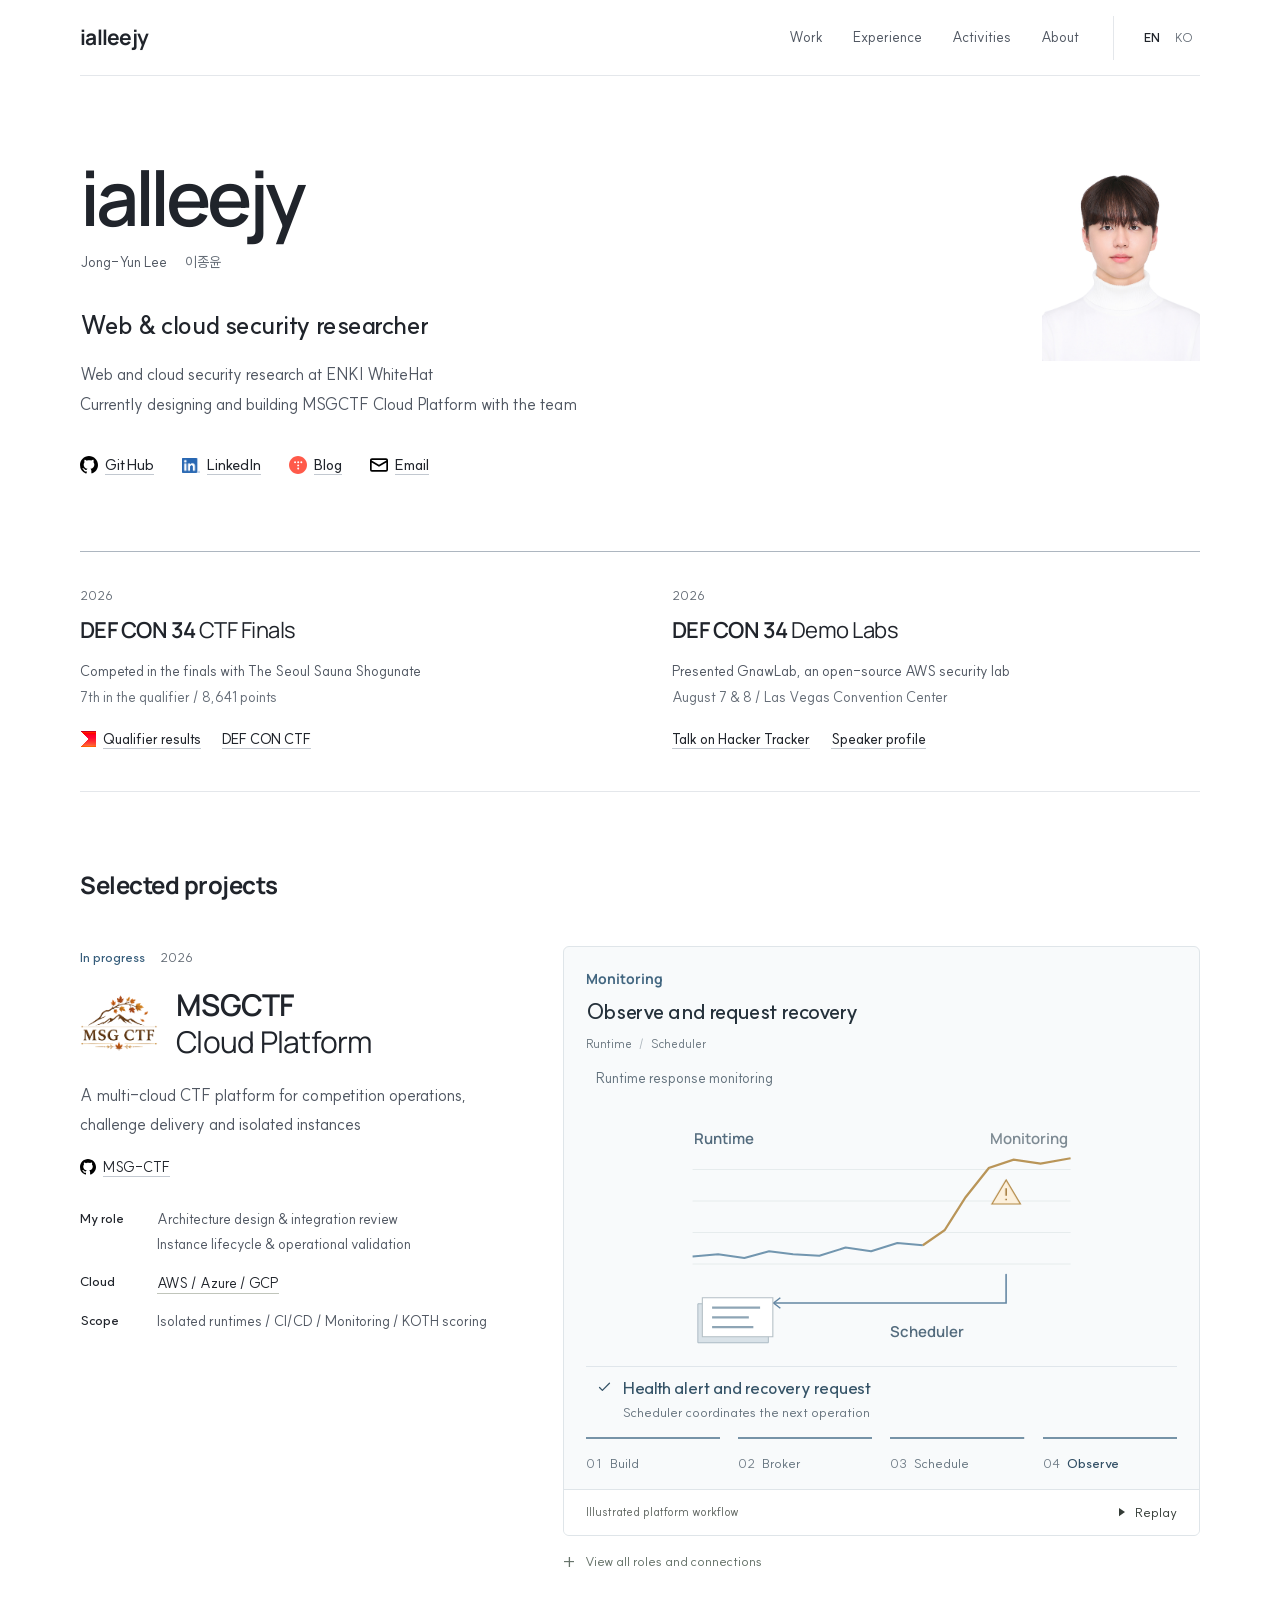
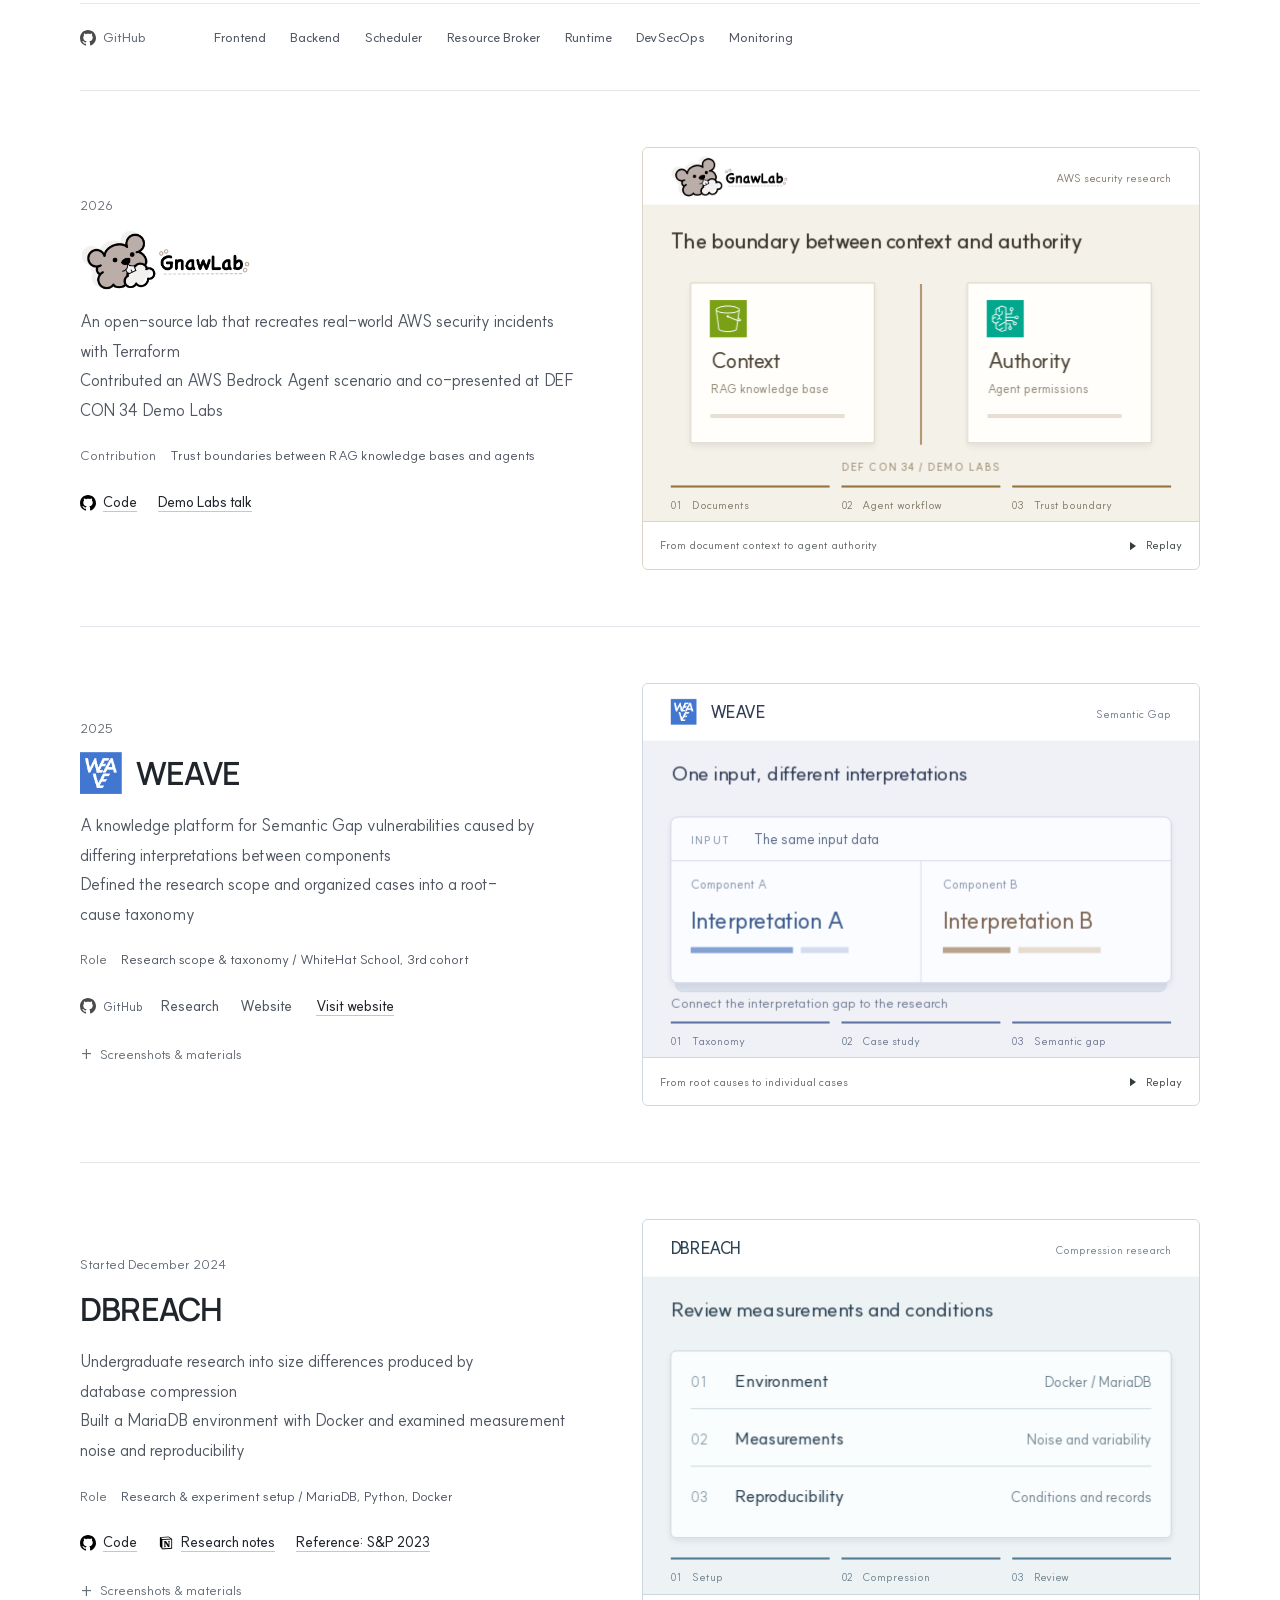
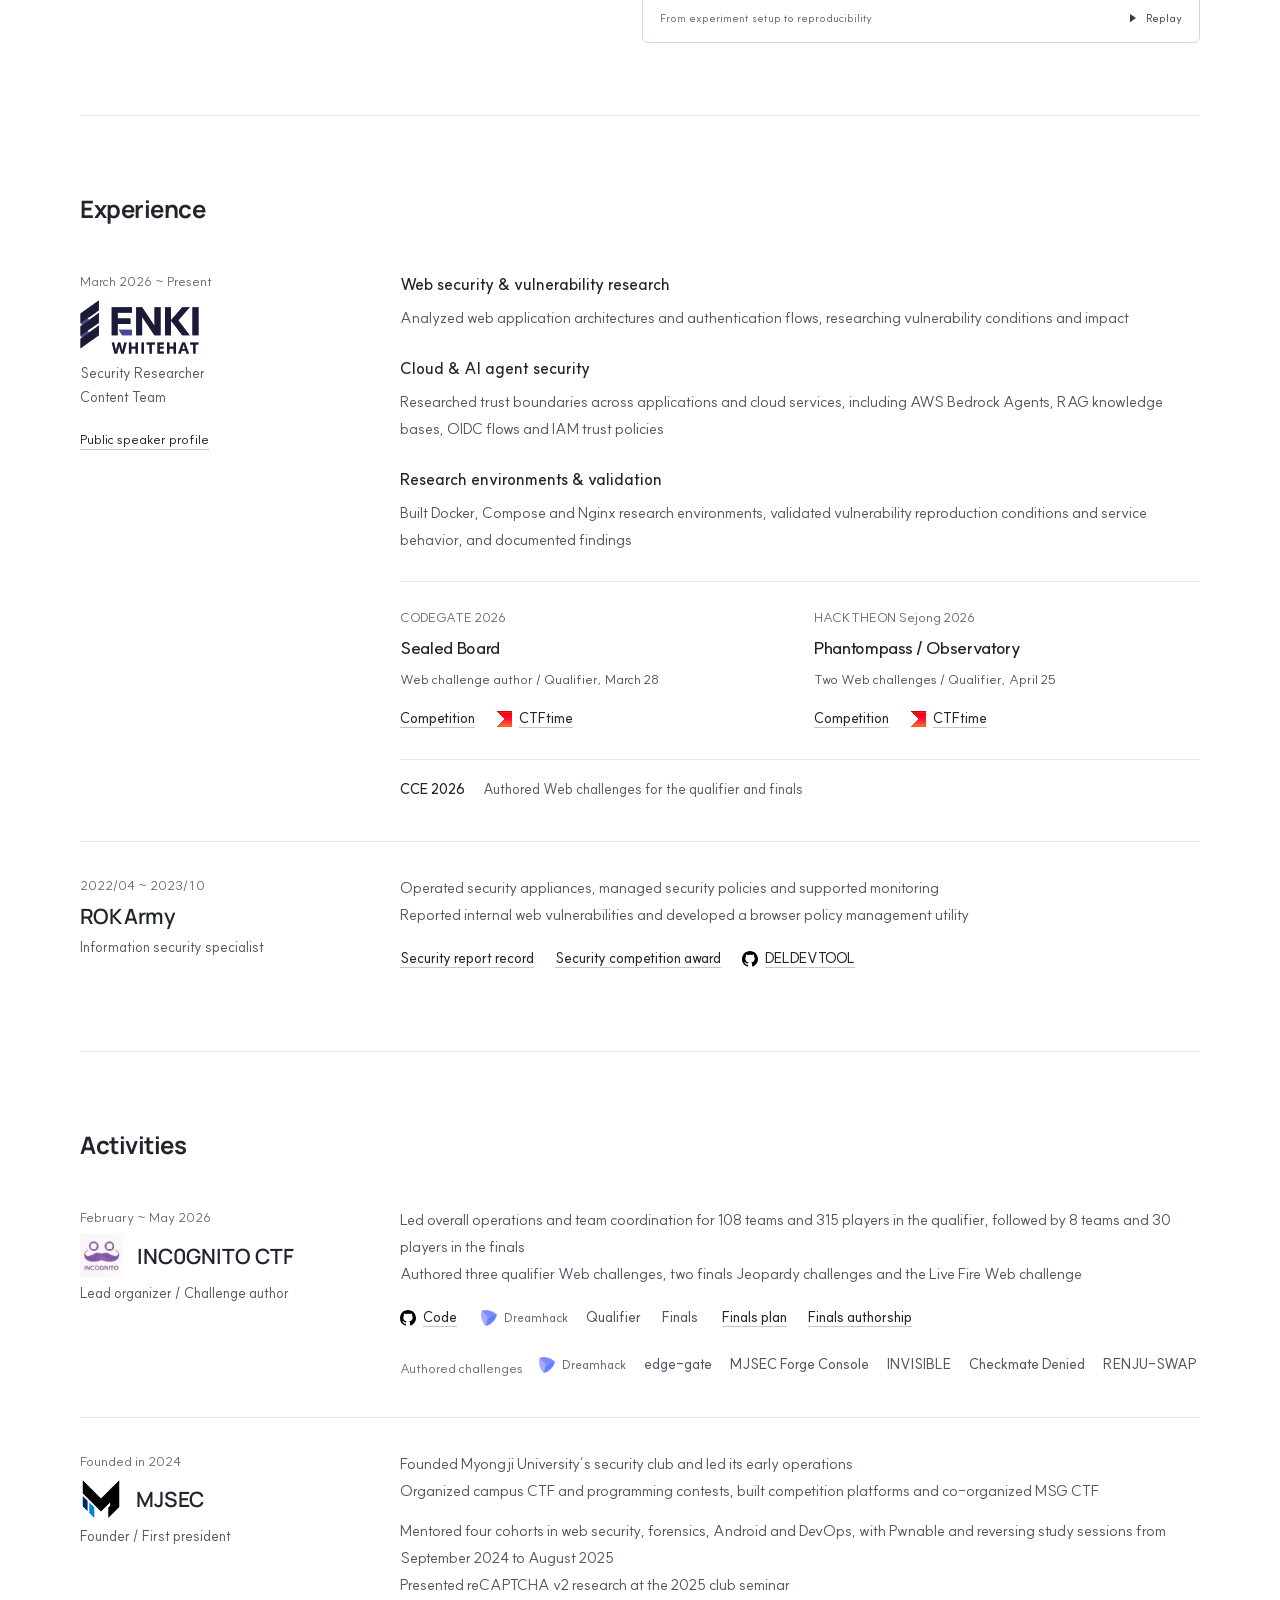
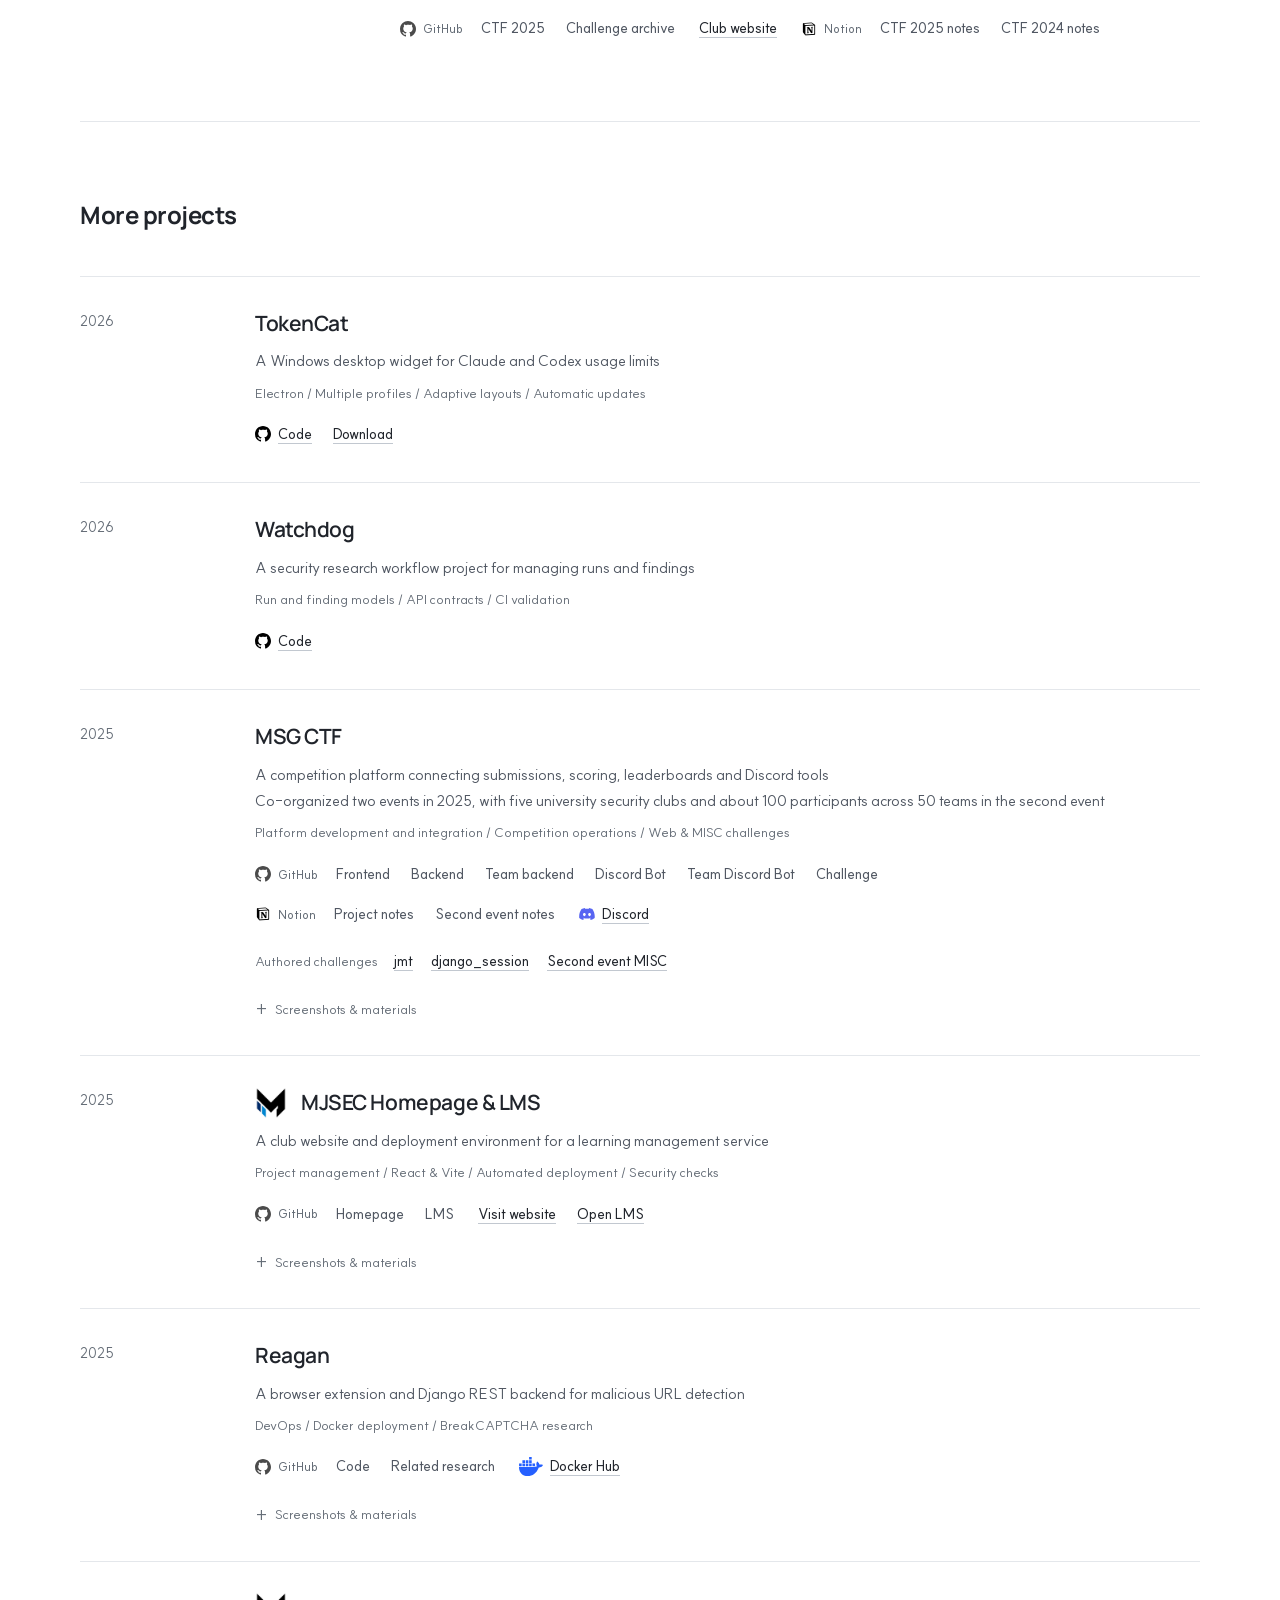
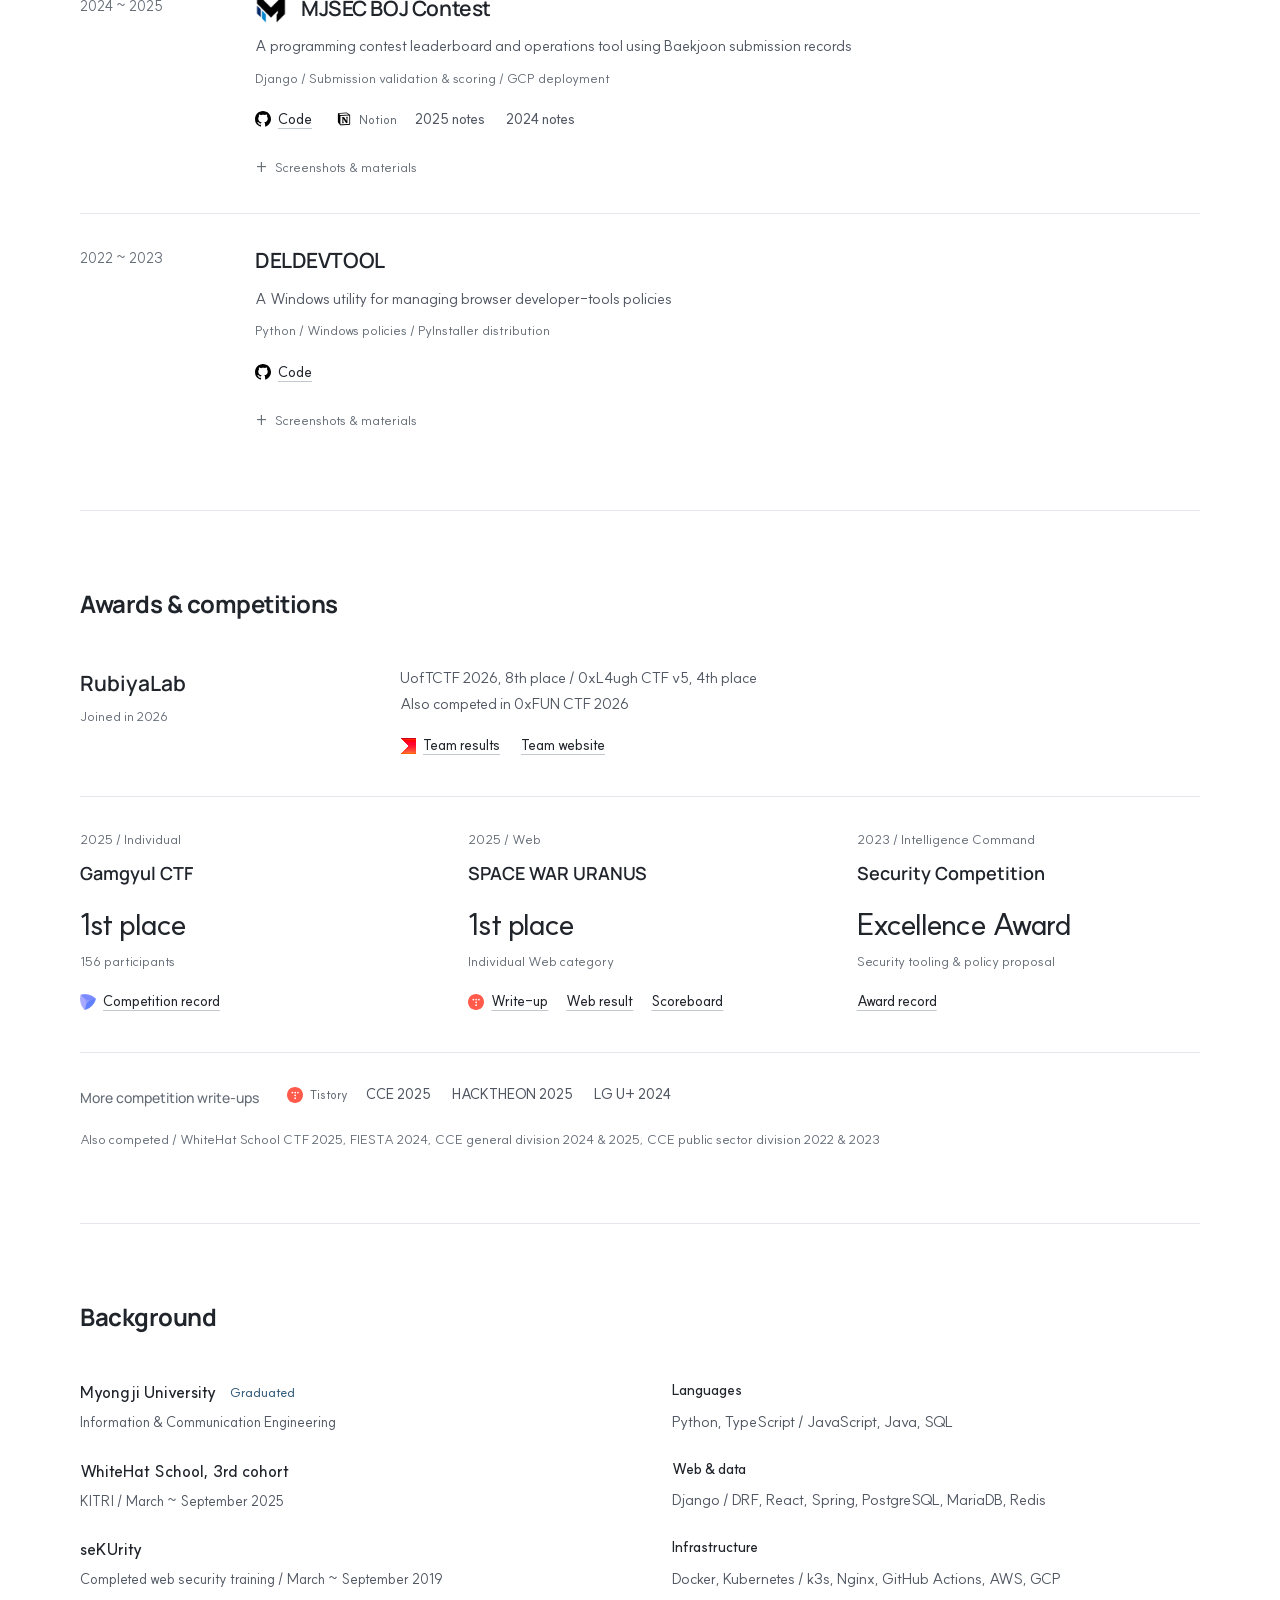
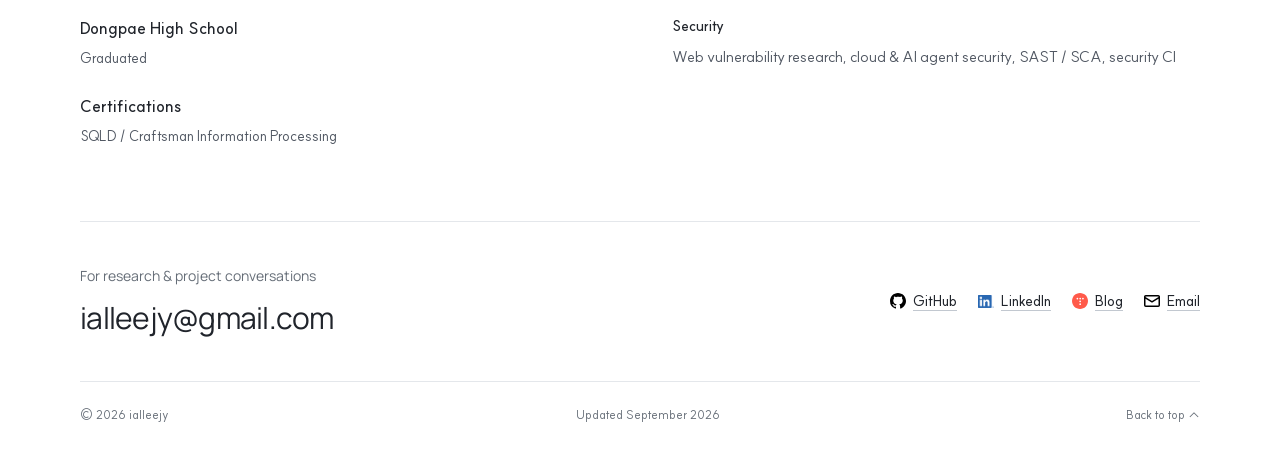
==== commit 2ea79150: "Separate professional experience from community activities" ====
--- a/index.html
+++ b/index.html
@@ -35,6 +35,7 @@
         <nav class="nav" aria-label="Main navigation">
           <a href="#projects">Work</a>
           <a href="#experience">Experience</a>
+          <a href="#activities">Activities</a>
           <a class="about-nav" href="#about">About</a>
         </nav>
         <nav class="language-switch" aria-label="Language">
@@ -380,6 +381,19 @@
         </div>
       </article>
 
+      <article class="job job--compact" id="military">
+        <div class="job-heading"><p class="project-meta">2022/04 ~ 2023/10</p><h3>ROK Army</h3><p class="job-role">Information security specialist</p></div>
+        <div class="job-body">
+          <p>Operated security appliances, managed security policies and supported monitoring<br> Reported internal web vulnerabilities and developed a browser policy management utility</p>
+          <div class="link-row" aria-label="Related links"><a href="assets/achv-sec-report.png" target="_blank" rel="noopener noreferrer">Security report record</a>
+<a href="assets/award.png" target="_blank" rel="noopener noreferrer">Security competition award</a>
+<a href="https://github.com/jongcoding/DELDEVTOOL" target="_blank" rel="noopener noreferrer" aria-label="DELDEVTOOL / jongcoding/DELDEVTOOL GitHub" title="jongcoding/DELDEVTOOL GitHub" class="github-link github-link--primary"><img class="link-icon" src="assets/brands/github.svg" alt="" width="16" height="16"><span>DELDEVTOOL</span></a></div>
+        </div>
+      </article>
+    </section>
+
+    <section class="section" id="activities" aria-labelledby="activities-title">
+      <div class="section-heading"><h2 id="activities-title">Activities</h2><p></p></div>
       <article class="activity-row" id="inc0gnito">
         <div class="activity-heading"><p class="project-meta">February ~ May 2026</p><h3 class="brand-title"><img class="brand-mark incognito-mark" src="assets/brands/incognito.png" alt="" width="460" height="460">INC0GNITO CTF</h3><p>Lead organizer / Challenge author</p></div>
         <div class="activity-body">
@@ -402,15 +416,6 @@
           <div class="link-set" role="group" aria-label="Related links"><div class="repository-links" role="group" aria-label="GitHub repositories"><span class="repository-label"><img class="link-icon" src="assets/brands/github.svg" alt="" width="16" height="16">GitHub</span><div class="link-row"><a href="https://github.com/MJSEC-MJU/MJSEC_CTF_2025" target="_blank" rel="noopener noreferrer" aria-label="CTF 2025 / MJSEC-MJU/MJSEC_CTF_2025 GitHub" title="MJSEC-MJU/MJSEC_CTF_2025 GitHub" class="github-link"><span>CTF 2025</span></a>
 <a href="https://github.com/MJSEC-MJU/MJSEC_CTF_CHALLENGE" target="_blank" rel="noopener noreferrer" aria-label="Challenge archive / MJSEC-MJU/MJSEC_CTF_CHALLENGE GitHub" title="MJSEC-MJU/MJSEC_CTF_CHALLENGE GitHub" class="github-link"><span>Challenge archive</span></a></div></div><div class="reference-links"><div class="link-row"><a href="https://mjsec.kr" target="_blank" rel="noopener noreferrer">Club website</a></div><div class="service-links" role="group" aria-label="Notion"><span class="service-label"><img class="link-icon link-icon--notion" src="assets/brands/notion.png" alt="" width="16" height="16">Notion</span><div class="link-row"><a href="https://plucky-ink-23c.notion.site/MJSEC_CTF-2025-21e0f19c72be80cb9d3ec9241321762f?pvs=74" target="_blank" rel="noopener noreferrer" aria-label="CTF 2025 notes / Notion">CTF 2025 notes</a>
 <a href="https://plucky-ink-23c.notion.site/MJSEC-CTF-2024-21b0f19c72be8148b977c04ddca143ed" target="_blank" rel="noopener noreferrer" aria-label="CTF 2024 notes / Notion">CTF 2024 notes</a></div></div></div></div>
-        </div>
-      </article>
-      <article class="activity-row" id="military">
-        <div class="activity-heading"><p class="project-meta">2022/04 ~ 2023/10</p><h3>ROK Army</h3><p>Information security specialist</p></div>
-        <div class="activity-body">
-          <p>Operated security appliances, managed security policies and supported monitoring<br> Reported internal web vulnerabilities and developed a browser policy management utility</p>
-          <div class="link-row" aria-label="Related links"><a href="assets/achv-sec-report.png" target="_blank" rel="noopener noreferrer">Security report record</a>
-<a href="assets/award.png" target="_blank" rel="noopener noreferrer">Security competition award</a>
-<a href="https://github.com/jongcoding/DELDEVTOOL" target="_blank" rel="noopener noreferrer" aria-label="DELDEVTOOL / jongcoding/DELDEVTOOL GitHub" title="jongcoding/DELDEVTOOL GitHub" class="github-link github-link--primary"><img class="link-icon" src="assets/brands/github.svg" alt="" width="16" height="16"><span>DELDEVTOOL</span></a></div>
         </div>
       </article>
     </section>
--- a/assets/portfolio.css
+++ b/assets/portfolio.css
@@ -137,8 +137,13 @@
 .resource-details a { font-size: 13px; }
 .job, .activity-row { display: grid; grid-template-columns: 265px minmax(0, 1fr); gap: 55px; }
 .job { padding-bottom: 39px; }
+.job + .job { padding-top: 32px; border-top: 1px solid var(--line); }
+.job:last-child { padding-bottom: 0; }
 .job-heading h3 { font-size: 24px; line-height: 1.4; font-weight: 600; letter-spacing: -.03em; margin: 8px 0; }
 .job-role { color: var(--secondary); font-size: 14px; line-height: 1.7; }
+.job--compact .job-heading h3 { font-size: 21px; margin: 6px 0 4px; }
+.job--compact .job-body > p { font-size: 15px; line-height: 1.8; color: var(--secondary); word-break: keep-all; }
+.job--compact .link-row { margin-top: 11px; }
 .text-link { display: inline-flex; align-items: center; min-height: 36px; margin-top: 11px; font-size: 13px; text-decoration-color: #c0c5bb; }
 .workstreams { display: grid; gap: 23px; }
 .workstreams dt { font-size: 16px; font-weight: 600; margin-bottom: 6px; }
@@ -150,6 +155,7 @@
 .challenge-grid .link-row { margin-top: 8px; }
 .challenge-grid .link-row a { font-size: 14px; }
 .activity-row { padding: 32px 0; border-top: 1px solid var(--line); }
+.section-heading + .activity-row { padding-top: 0; border-top: 0; }
 .activity-row:last-child { padding-bottom: 0; }
 .activity-heading h3 { font-size: 21px; font-weight: 600; margin: 6px 0 4px; }
 .activity-heading > p:last-child { font-size: 14px; color: var(--secondary); }
@@ -217,11 +223,14 @@
   .about-grid { gap: 40px; }
 }
 @media (max-width: 760px) {
+  html { scroll-padding-top: 112px; }
   .wrap { width: calc(100% - 40px); }
-  .header-inner { min-height: 66px; gap: 15px; }
-  .header-right { gap: 20px; }
-  .nav { gap: 20px; }
-  .language-switch { padding-left: 14px; }
+  .header-inner { min-height: 0; display: grid; grid-template-columns: 1fr auto; gap: 0 16px; padding-top: 8px; }
+  .wordmark { grid-column: 1; grid-row: 1; }
+  .header-right { display: contents; }
+  .nav { grid-column: 1 / -1; grid-row: 2; justify-content: space-between; gap: 20px; }
+  .nav a { min-height: 40px; }
+  .language-switch { grid-column: 2; grid-row: 1; padding-left: 0; border-left: 0; }
   .hero { padding: 48px 0 35px; grid-template-columns: minmax(0, 1fr) 105px; gap: 28px; }
   .hero h1 { font-size: 56px; }
   .hero-role { font-size: 22px; margin-top: 24px; }
@@ -245,6 +254,8 @@
   .project-copy h3 { font-size: 29px; }
   .job, .activity-row, .team-record { grid-template-columns: 1fr; gap: 24px; }
   .job { padding-bottom: 30px; }
+  .job:last-child { padding-bottom: 0; }
+  .job + .job { padding-top: 27px; }
   .job-heading h3 { font-size: 23px; }
   .job-role br { display: none; }
   .job-heading .text-link { margin-top: 6px; }
@@ -263,8 +274,7 @@
   .header-right { gap: 12px; }
   .nav { gap: 18px; }
   .nav a { font-size: 13px; }
-  .nav .about-nav { display: none; }
-  .language-switch { padding-left: 9px; }
+  .nav .about-nav { display: flex; }
   .language-switch a { min-width: 27px; }
   .hero { grid-template-columns: minmax(0, 1fr) 77px; gap: 0 16px; align-items: start; padding-top: 38px; }
   .hero-text { display: contents; }
@@ -316,7 +326,6 @@
 @media (max-width: 360px) {
   .header-right { gap: 7px; }
   .nav { gap: 12px; }
-  .language-switch { padding-left: 5px; }
   .language-switch a { min-width: 23px; }
   .hero { grid-template-columns: minmax(0, 1fr) 61px; column-gap: 12px; }
   .hero h1 { font-size: 47px; }
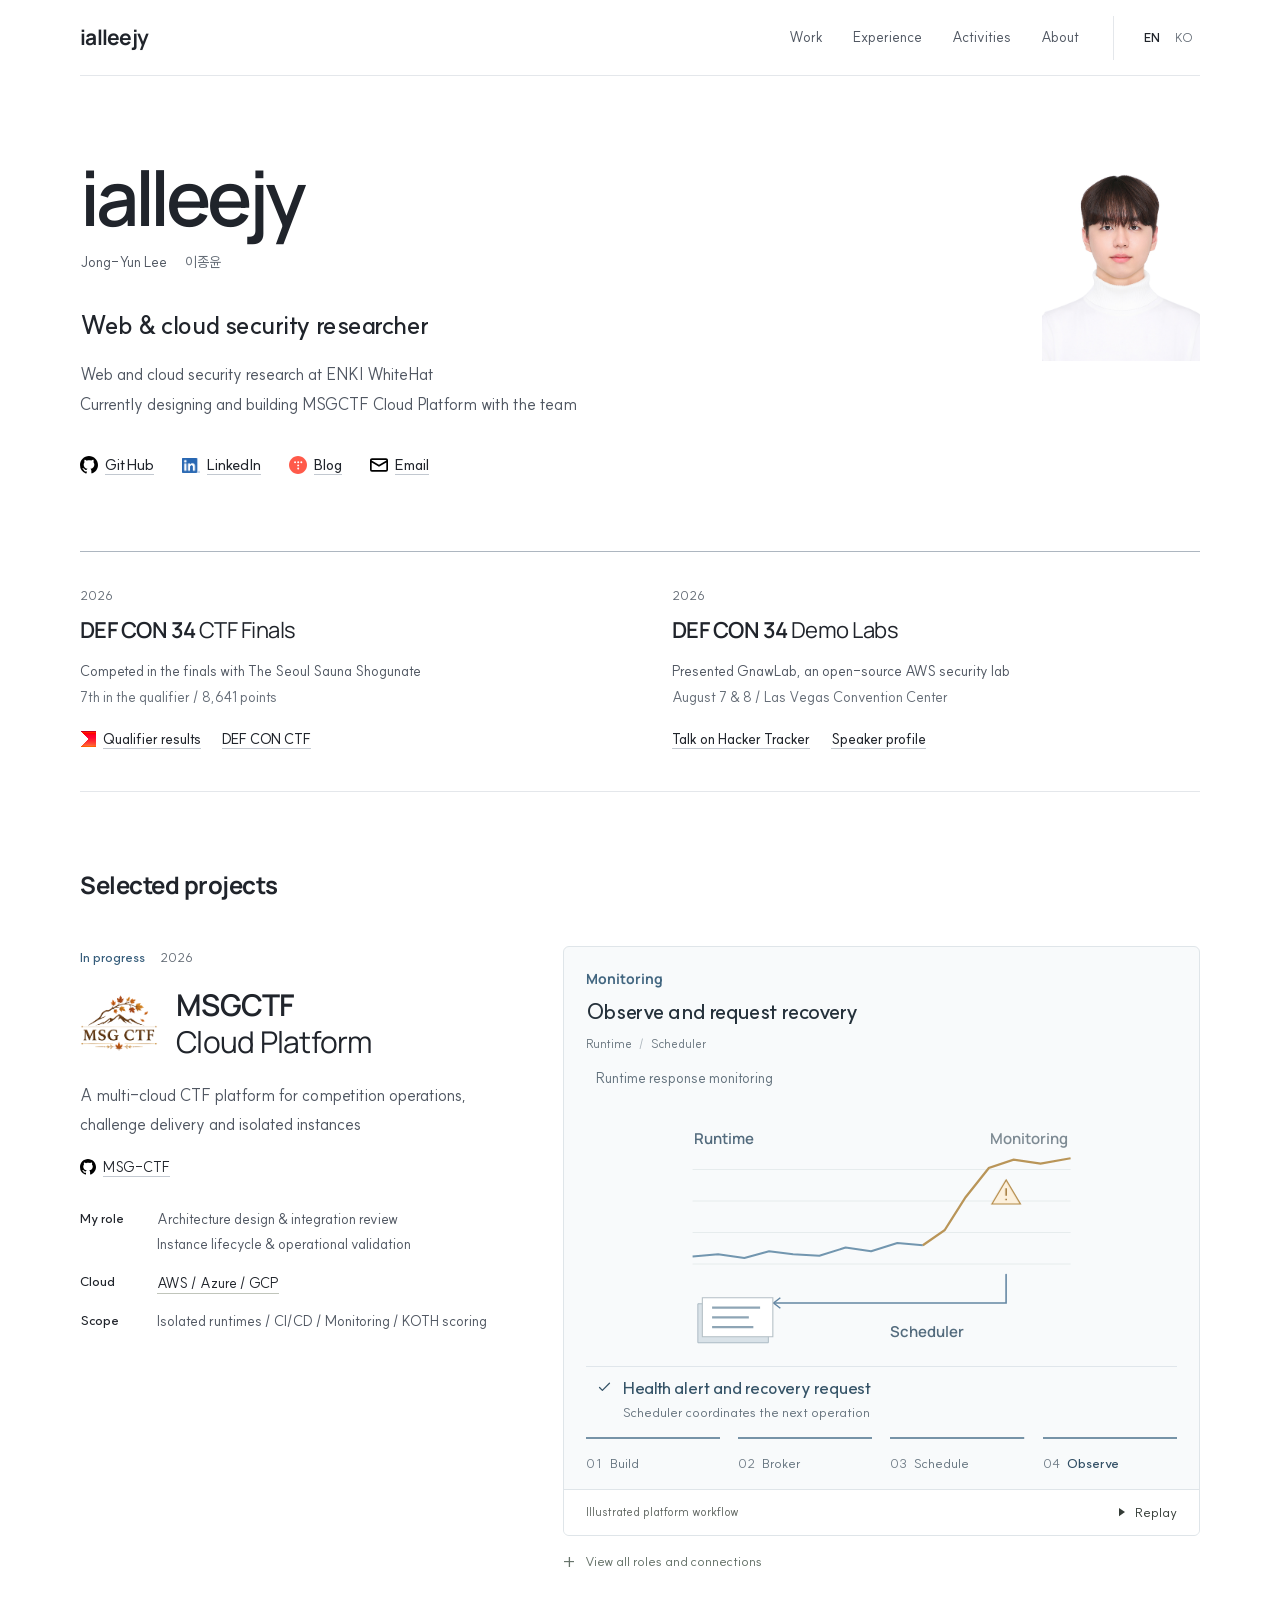
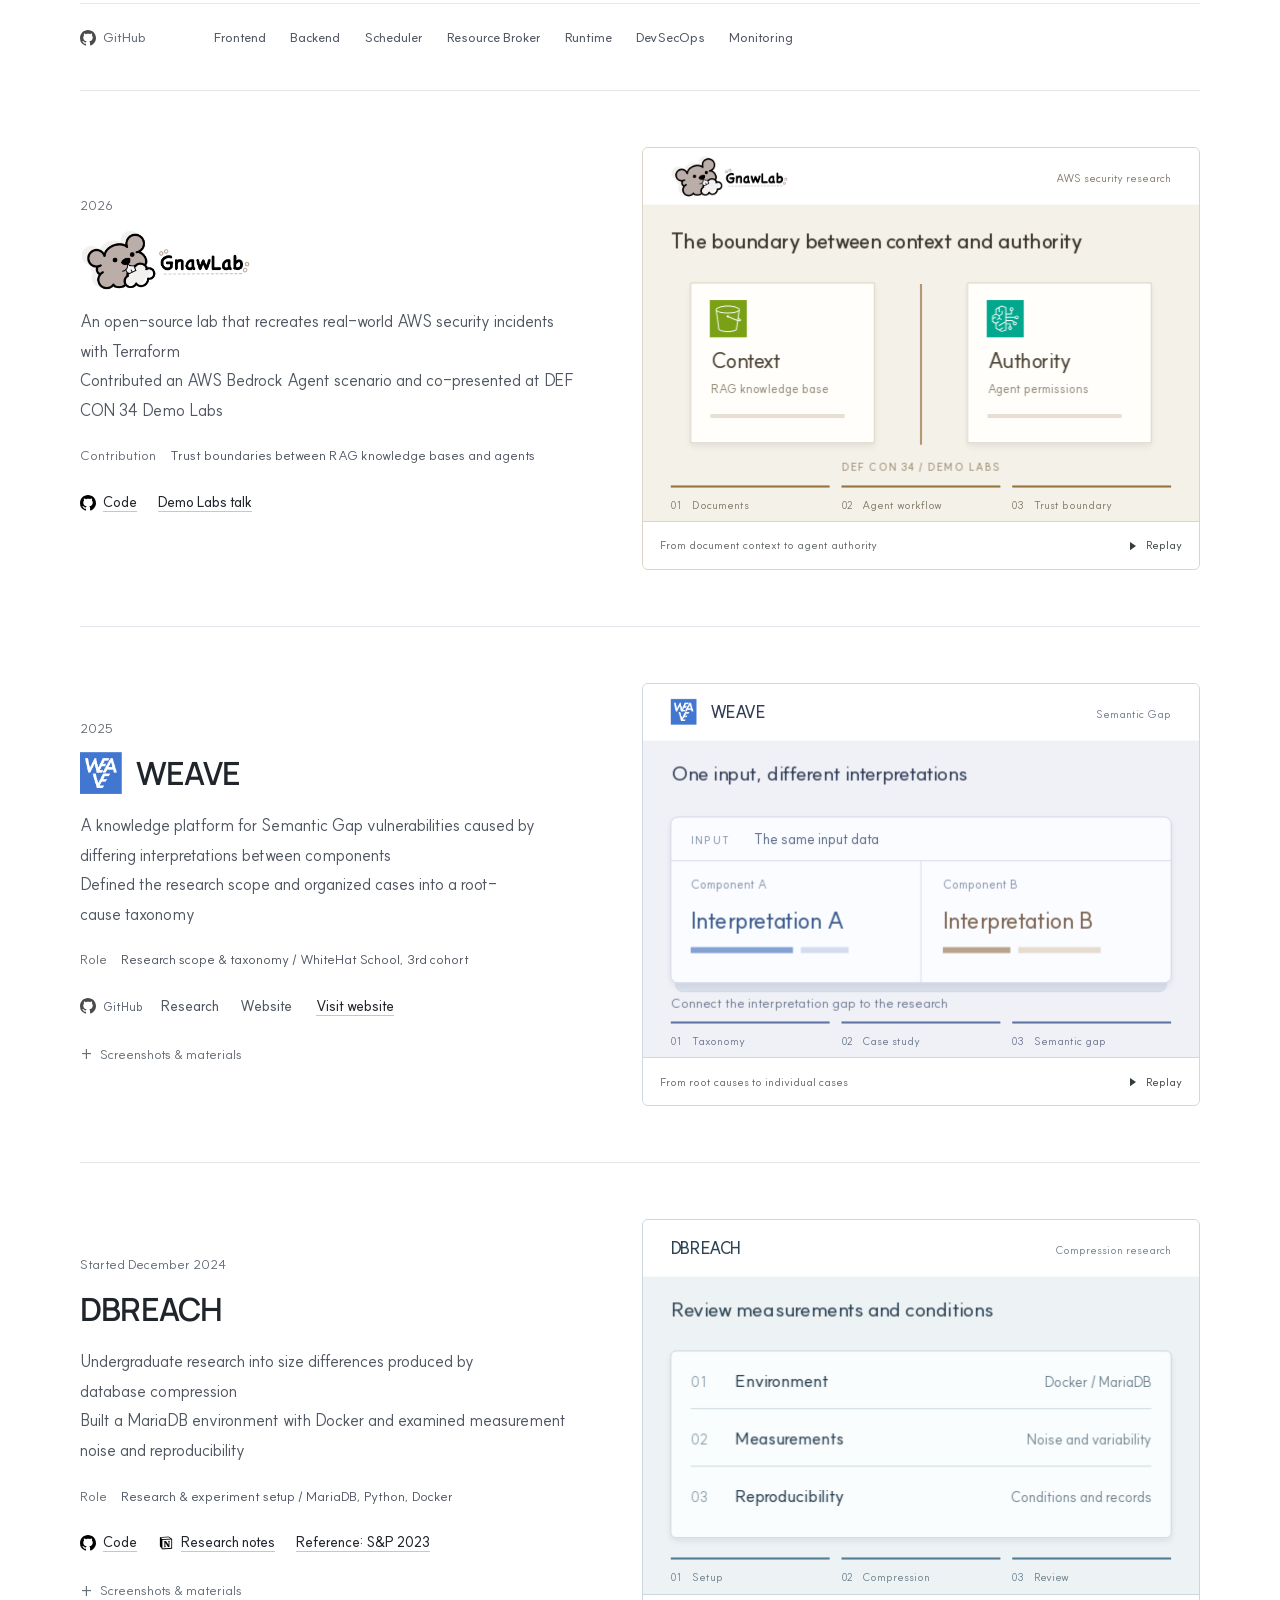
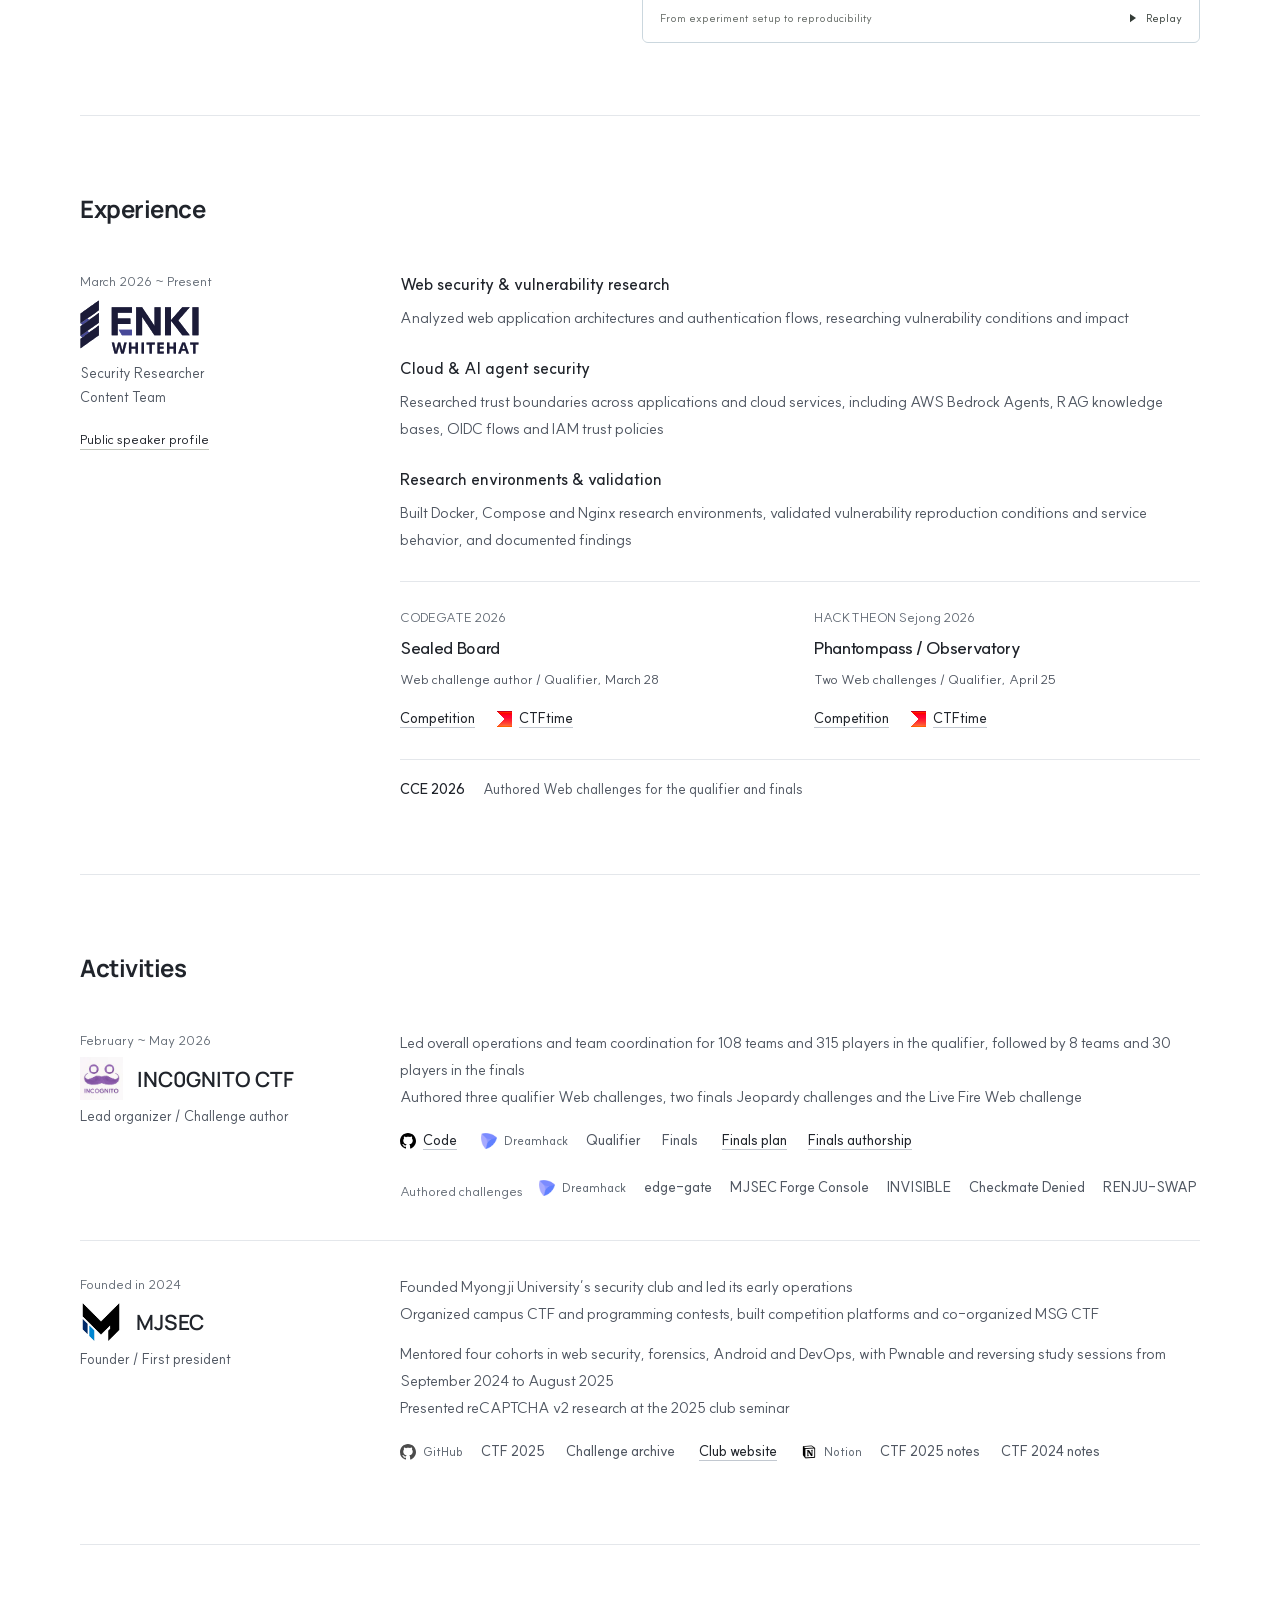
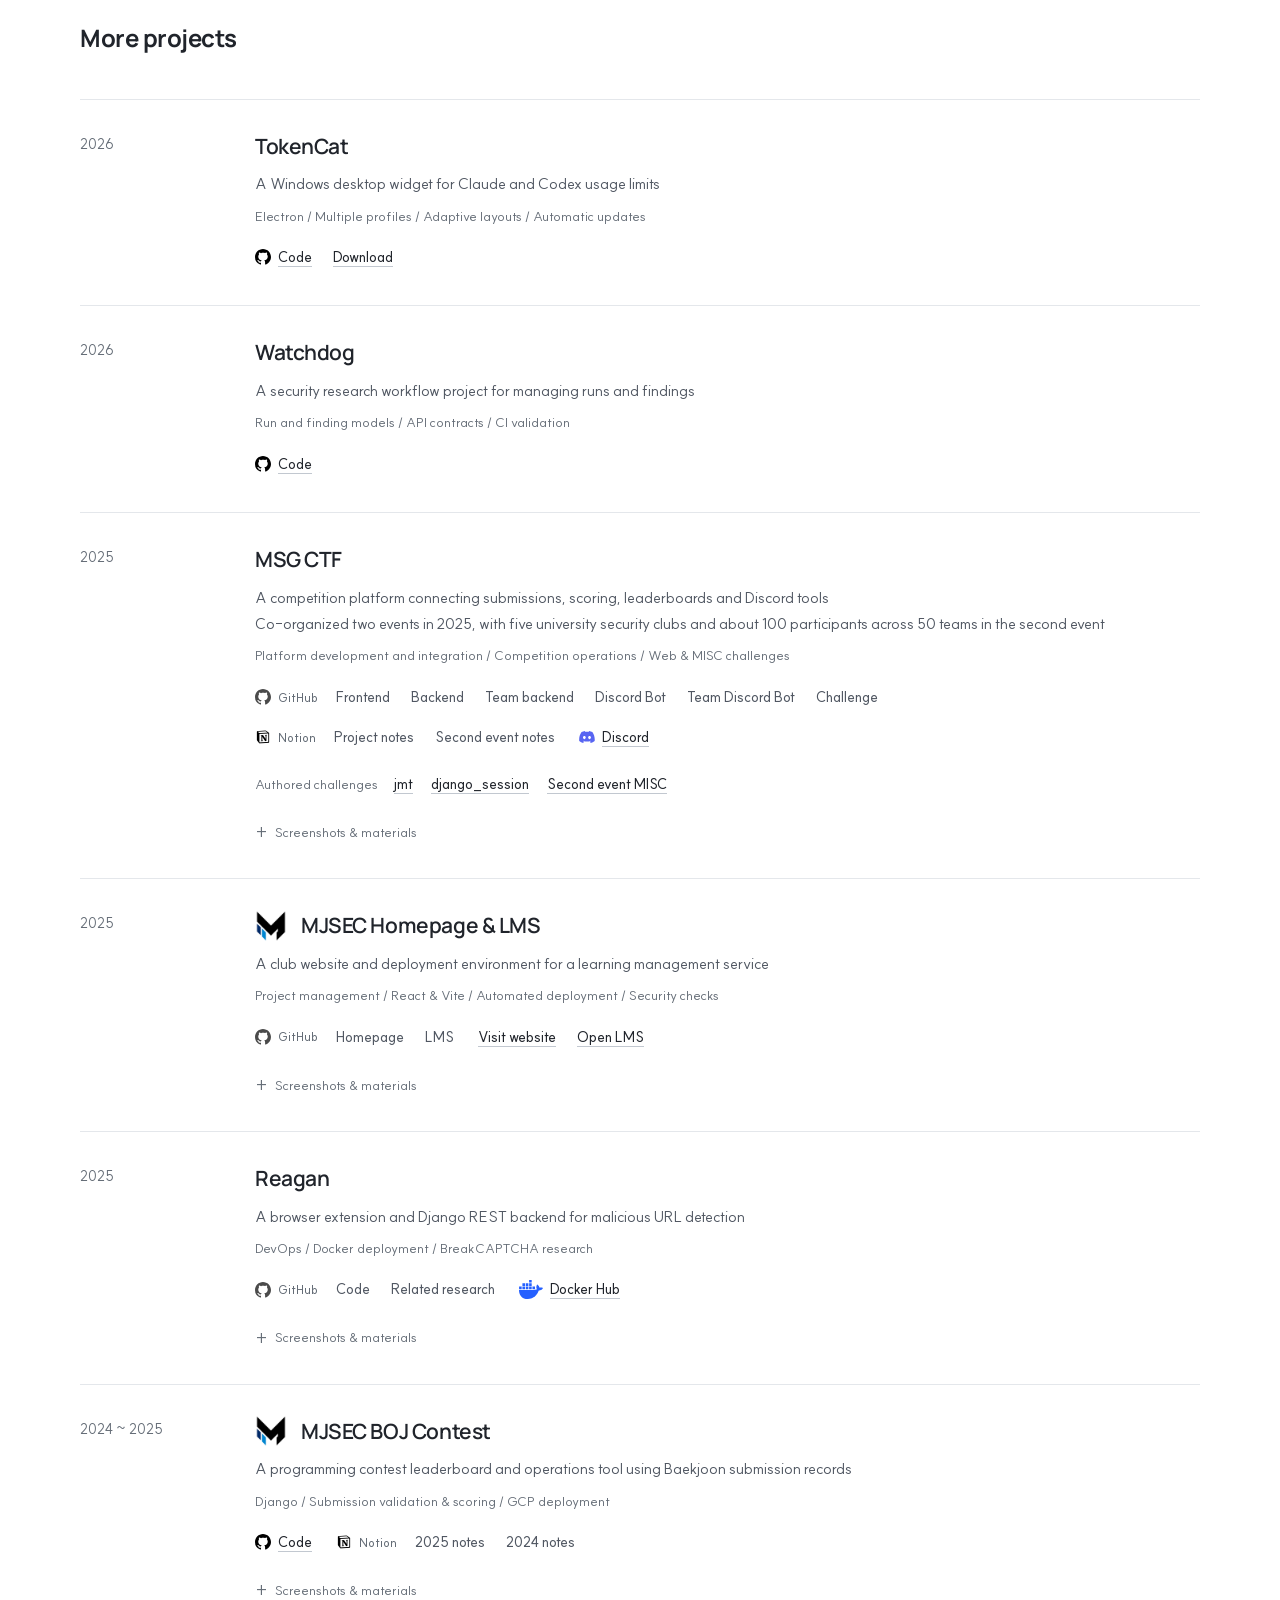
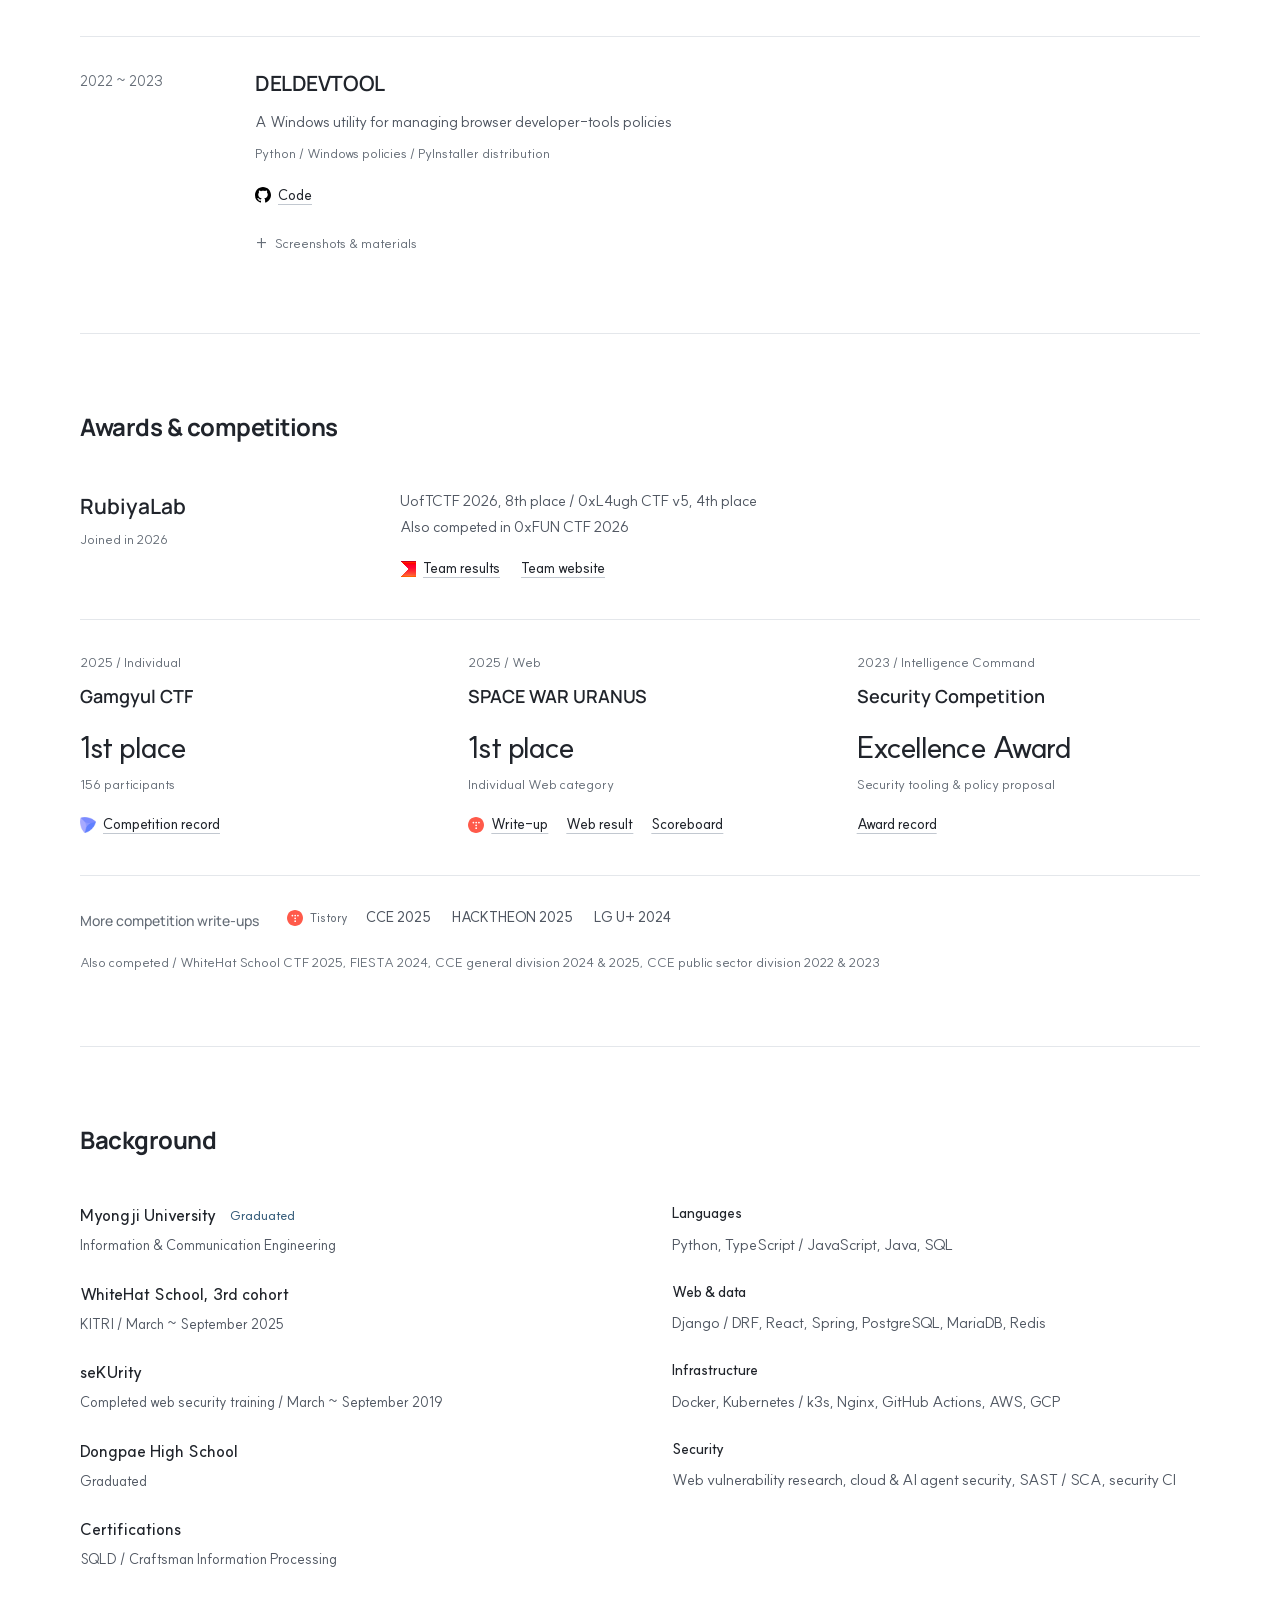
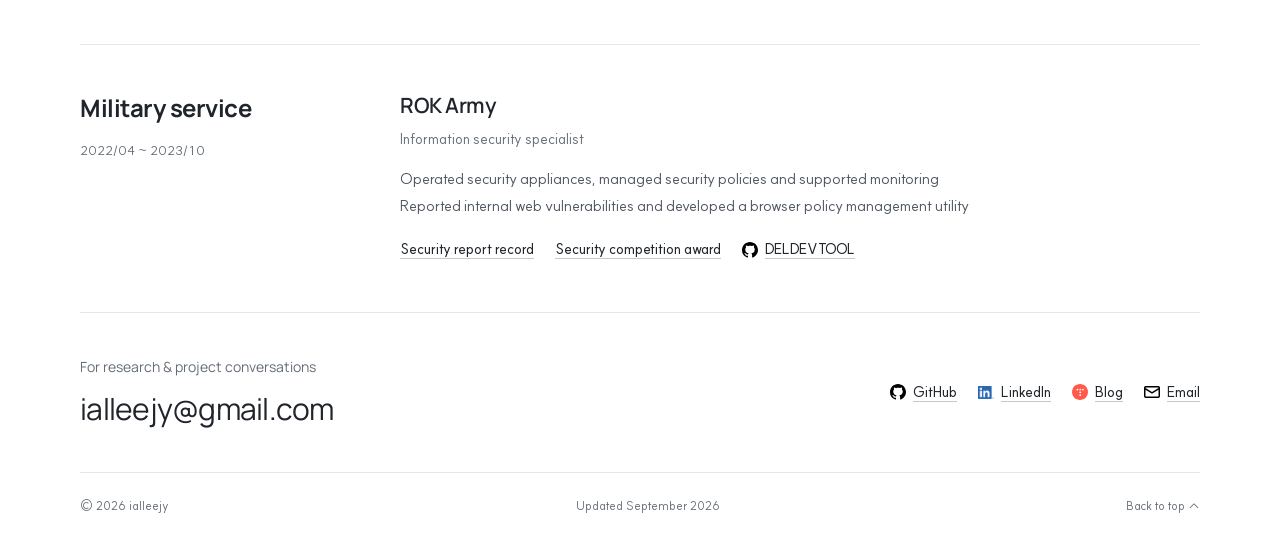
==== commit d3cea869: "Classify army service separately from professional experience" ====
--- a/index.html
+++ b/index.html
@@ -381,15 +381,7 @@
         </div>
       </article>
 
-      <article class="job job--compact" id="military">
-        <div class="job-heading"><p class="project-meta">2022/04 ~ 2023/10</p><h3>ROK Army</h3><p class="job-role">Information security specialist</p></div>
-        <div class="job-body">
-          <p>Operated security appliances, managed security policies and supported monitoring<br> Reported internal web vulnerabilities and developed a browser policy management utility</p>
-          <div class="link-row" aria-label="Related links"><a href="assets/achv-sec-report.png" target="_blank" rel="noopener noreferrer">Security report record</a>
-<a href="assets/award.png" target="_blank" rel="noopener noreferrer">Security competition award</a>
-<a href="https://github.com/jongcoding/DELDEVTOOL" target="_blank" rel="noopener noreferrer" aria-label="DELDEVTOOL / jongcoding/DELDEVTOOL GitHub" title="jongcoding/DELDEVTOOL GitHub" class="github-link github-link--primary"><img class="link-icon" src="assets/brands/github.svg" alt="" width="16" height="16"><span>DELDEVTOOL</span></a></div>
-        </div>
-      </article>
+
     </section>
 
     <section class="section" id="activities" aria-labelledby="activities-title">
@@ -502,6 +494,15 @@
         </dl>
       </div>
     </section>
+      <section class="section military-service" id="military" aria-labelledby="military-title">
+        <div class="military-heading"><h2 id="military-title">Military service</h2><p class="project-meta">2022/04 ~ 2023/10</p></div>
+        <div class="military-body"><h3>ROK Army</h3><p class="military-role">Information security specialist</p>
+          <p>Operated security appliances, managed security policies and supported monitoring<br> Reported internal web vulnerabilities and developed a browser policy management utility</p>
+          <div class="link-row" aria-label="Related links"><a href="assets/achv-sec-report.png" target="_blank" rel="noopener noreferrer">Security report record</a>
+<a href="assets/award.png" target="_blank" rel="noopener noreferrer">Security competition award</a>
+<a href="https://github.com/jongcoding/DELDEVTOOL" target="_blank" rel="noopener noreferrer" aria-label="DELDEVTOOL / jongcoding/DELDEVTOOL GitHub" title="jongcoding/DELDEVTOOL GitHub" class="github-link github-link--primary"><img class="link-icon" src="assets/brands/github.svg" alt="" width="16" height="16"><span>DELDEVTOOL</span></a></div>
+        </div>
+      </section>
     <section class="contact" id="contact" aria-labelledby="contact-title">
       <div><h2 id="contact-title">For research &amp; project conversations</h2><a href="mailto:ialleejy@gmail.com" aria-label="ialleejy@gmail.com" class="contact-email">ialleejy@gmail.com</a></div>
       <div class="link-row" aria-label="Contact &amp; profiles"><a href="https://github.com/jongcoding" target="_blank" rel="noopener noreferrer" aria-label="jongcoding GitHub" title="jongcoding GitHub" class="github-link github-link--primary"><img class="link-icon" src="assets/brands/github.svg" alt="" width="16" height="16"><span>GitHub</span></a>
--- a/assets/portfolio.css
+++ b/assets/portfolio.css
@@ -141,9 +141,6 @@
 .job:last-child { padding-bottom: 0; }
 .job-heading h3 { font-size: 24px; line-height: 1.4; font-weight: 600; letter-spacing: -.03em; margin: 8px 0; }
 .job-role { color: var(--secondary); font-size: 14px; line-height: 1.7; }
-.job--compact .job-heading h3 { font-size: 21px; margin: 6px 0 4px; }
-.job--compact .job-body > p { font-size: 15px; line-height: 1.8; color: var(--secondary); word-break: keep-all; }
-.job--compact .link-row { margin-top: 11px; }
 .text-link { display: inline-flex; align-items: center; min-height: 36px; margin-top: 11px; font-size: 13px; text-decoration-color: #c0c5bb; }
 .workstreams { display: grid; gap: 23px; }
 .workstreams dt { font-size: 16px; font-weight: 600; margin-bottom: 6px; }
@@ -204,6 +201,13 @@
 .education-status { font-size: 13px; font-weight: 500; color: var(--accent); }
 .toolkit dt { font-size: 14px; font-weight: 600; margin-bottom: 5px; }
 .toolkit dd { font-size: 15px; color: var(--secondary); line-height: 1.8; }
+.military-service { display: grid; grid-template-columns: 265px minmax(0, 1fr); gap: 55px; padding-block: 42px; }
+.military-heading h2 { font-size: 24px; font-weight: 700; letter-spacing: -.02em; }
+.military-heading .project-meta { margin-top: 10px; }
+.military-body h3 { font-size: 21px; font-weight: 600; letter-spacing: -.02em; }
+.military-body > p { margin-top: 12px; font-size: 15px; line-height: 1.8; color: var(--secondary); word-break: keep-all; }
+.military-body > .military-role { margin-top: 4px; font-size: 14px; color: var(--muted); }
+.military-body .link-row { margin-top: 11px; }
 .contact { display: flex; justify-content: space-between; align-items: center; gap: 25px; padding: 42px 0; border-bottom: 1px solid var(--line); }
 .contact h2 { font-size: 14px; font-weight: 400; color: var(--muted); margin-bottom: 9px; }
 .contact-email { font-family: var(--font-display); font-size: 30px; line-height: 1.4; letter-spacing: -.025em; text-decoration: none; }
@@ -218,7 +222,7 @@
   .hero h1 { font-size: 66px; }
   .highlights { gap: 35px; }
   .highlights h2 { font-size: 20px; }
-  .job, .activity-row, .team-record { grid-template-columns: 215px minmax(0, 1fr); gap: 35px; }
+  .job, .activity-row, .team-record, .military-service { grid-template-columns: 215px minmax(0, 1fr); gap: 35px; }
   .feature-repositories { grid-template-columns: 90px minmax(0, 1fr); }
   .about-grid { gap: 40px; }
 }
@@ -267,6 +271,8 @@
   .awards-grid .award-result { font-size: 25px; }
   .about-grid { grid-template-columns: 1fr; gap: 35px; }
   .toolkit { padding-top: 28px; border-top: 1px solid var(--line); }
+  .military-service { grid-template-columns: 1fr; gap: 20px; padding-block: 32px; }
+  .military-heading h2 { font-size: 23px; }
   .contact { align-items: flex-start; flex-direction: column; gap: 18px; padding-block: 30px; }
 }
 @media (max-width: 520px) {
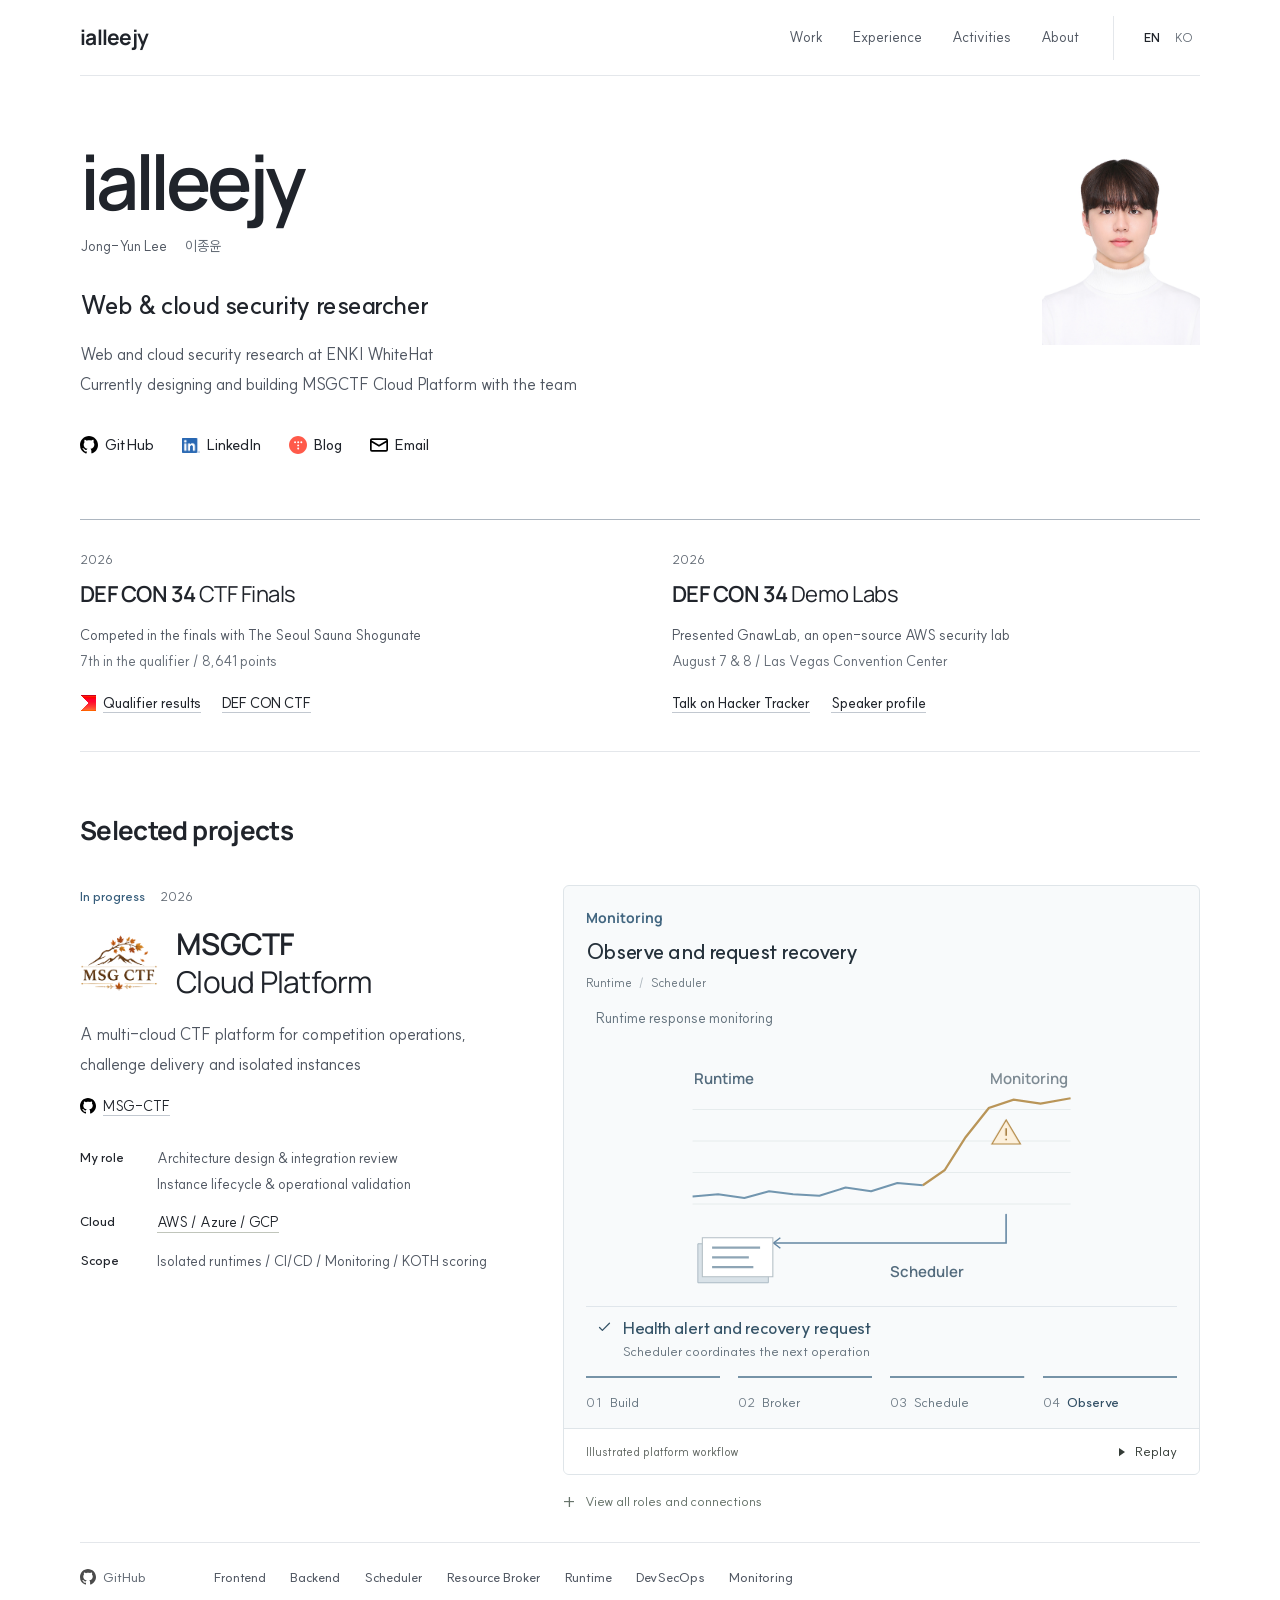
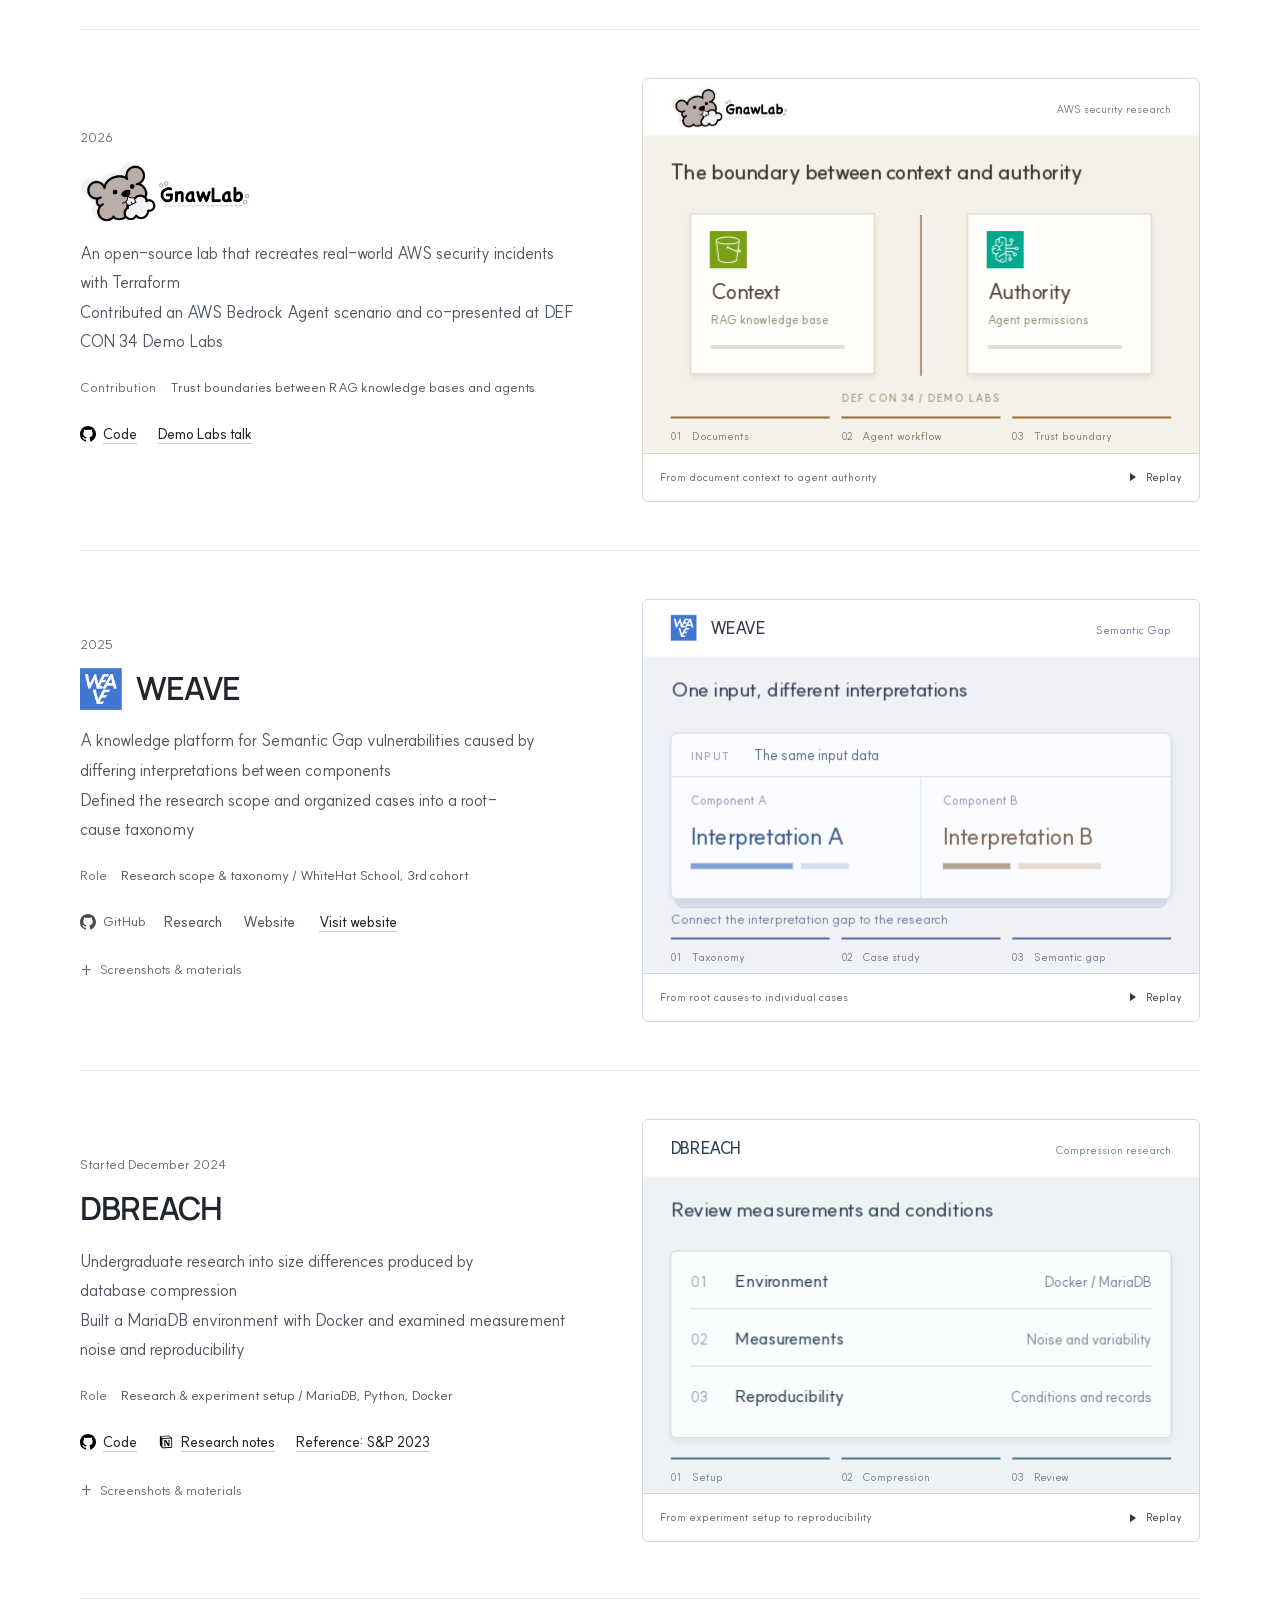
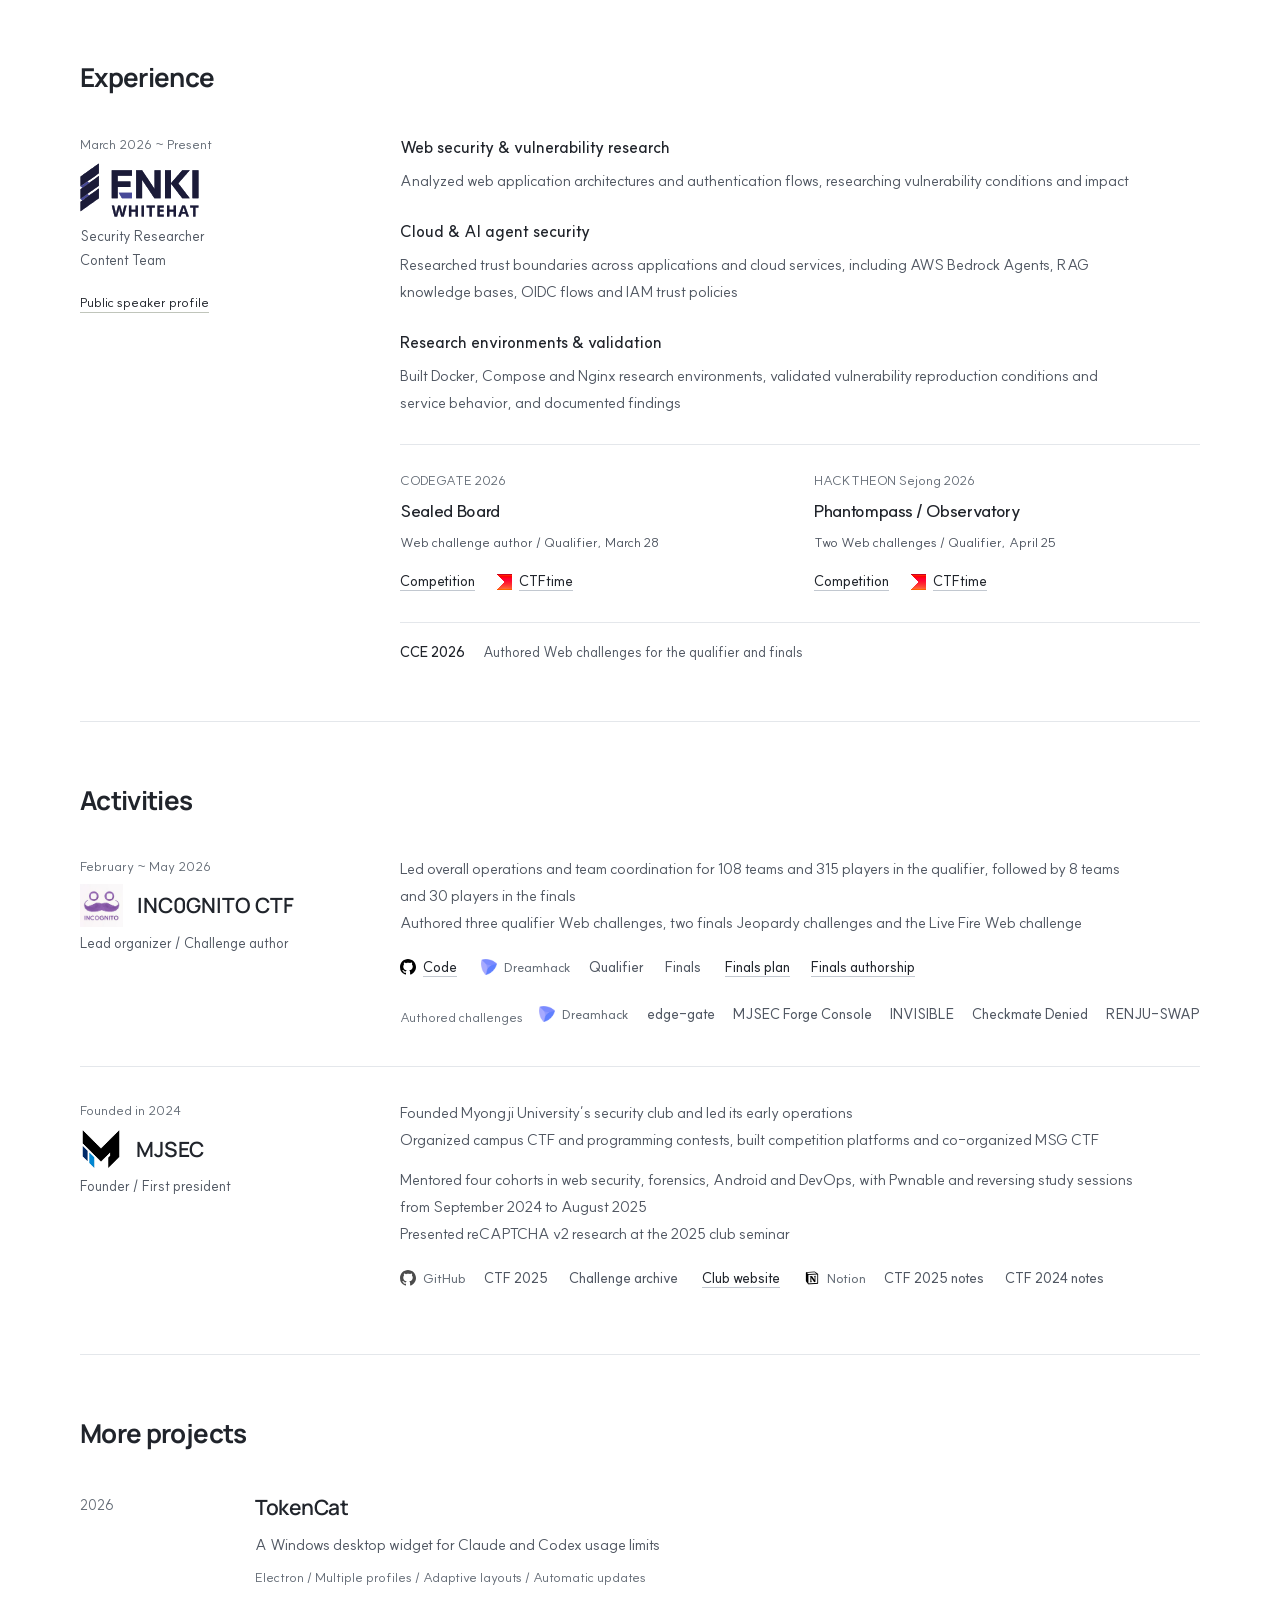
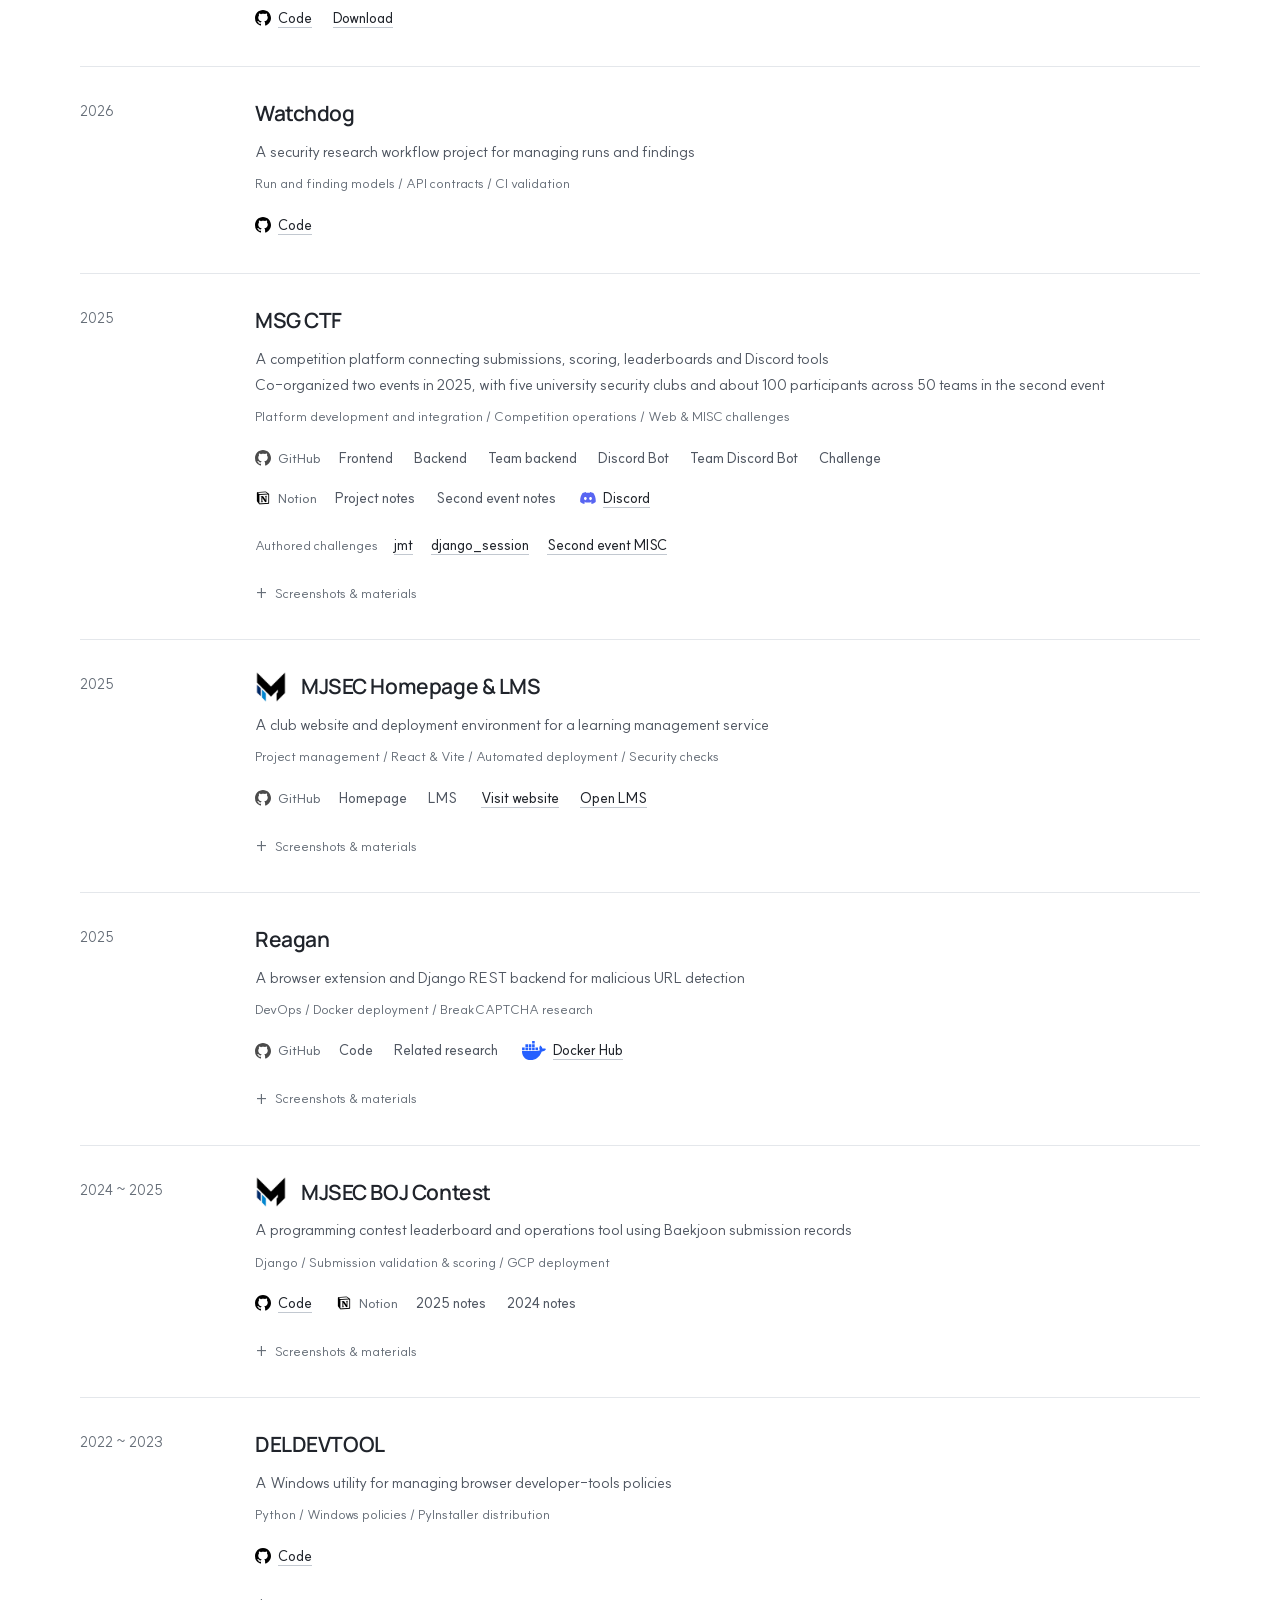
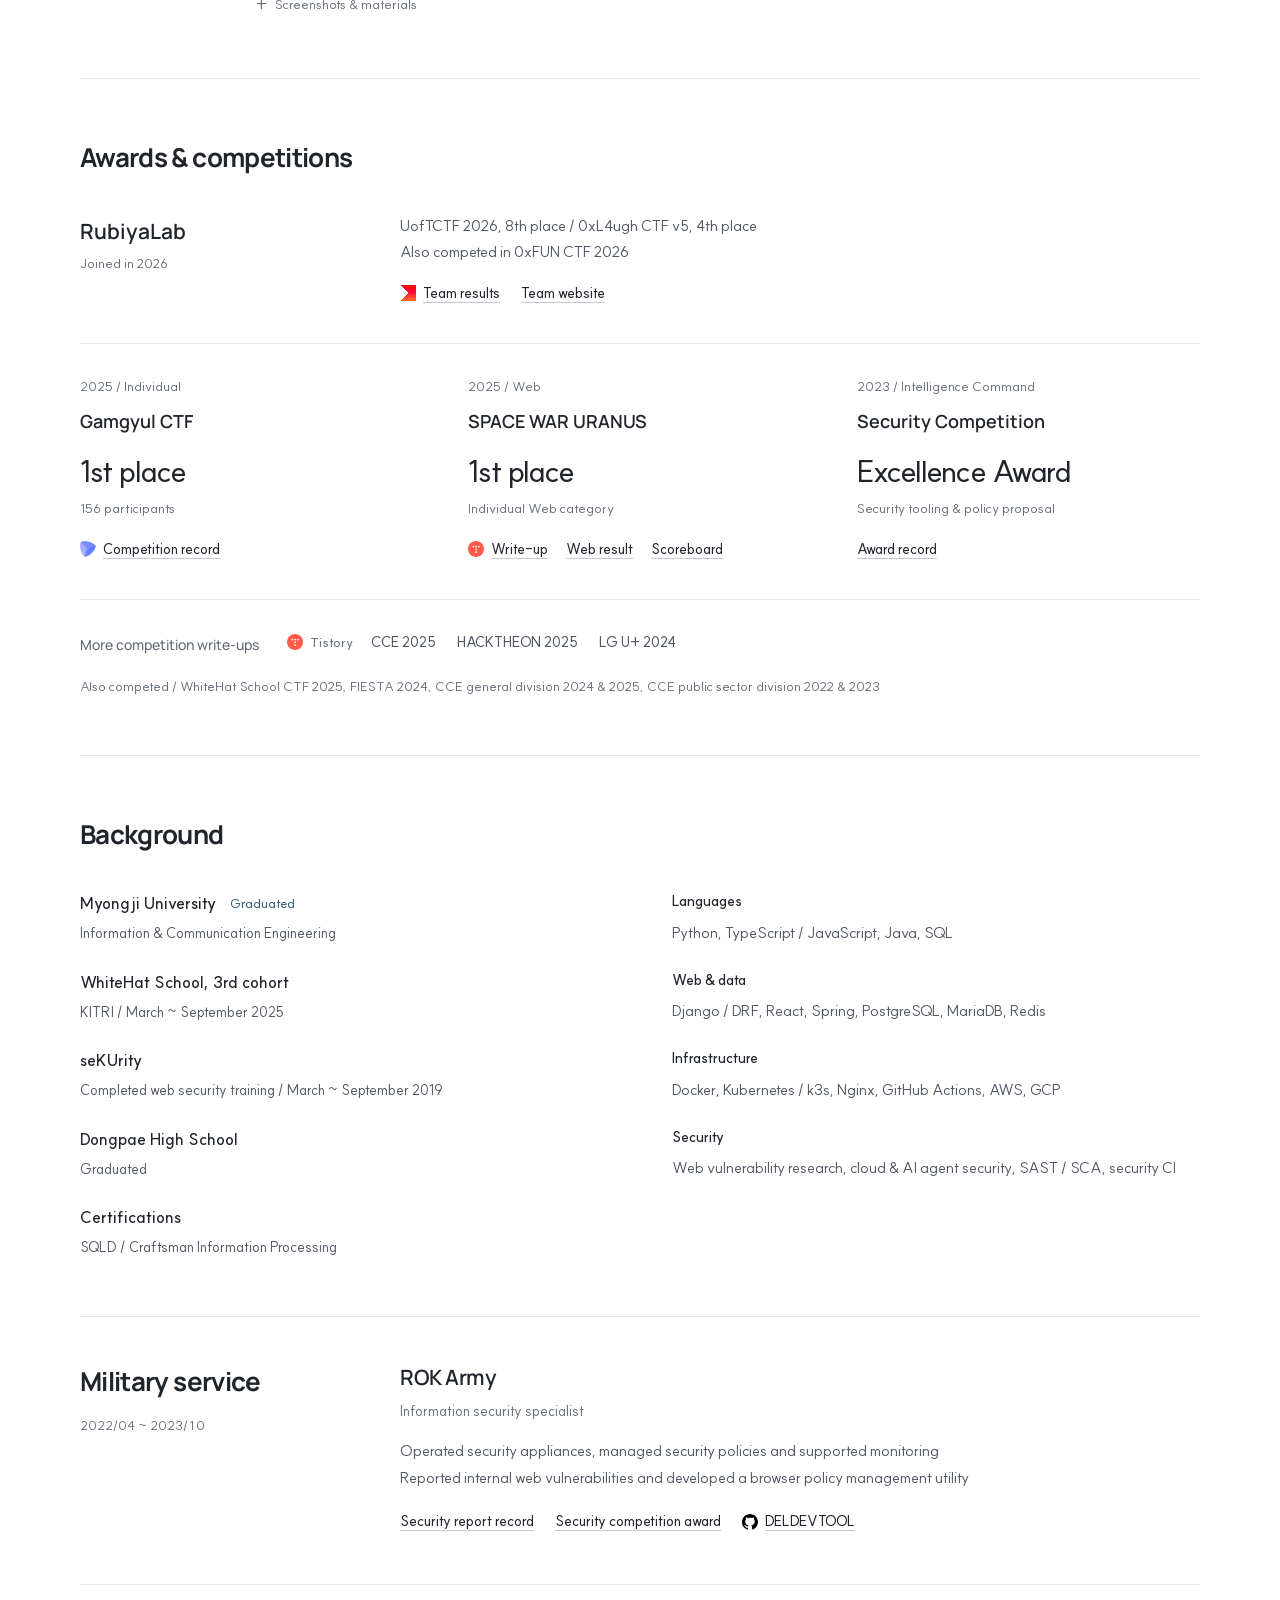
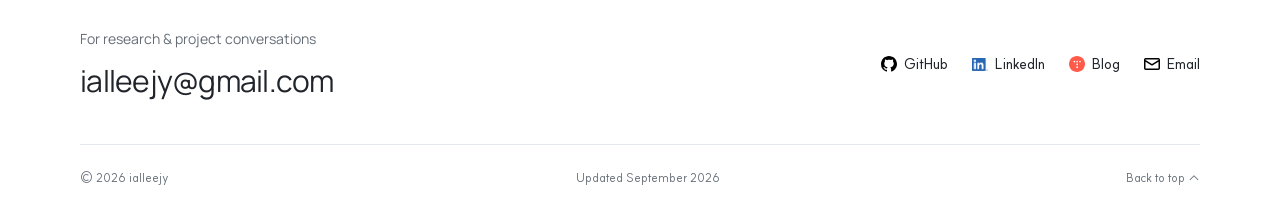
==== commit bd3ad38a: "Polish portfolio spacing and version presentation assets" ====
--- a/index.html
+++ b/index.html
@@ -21,10 +21,10 @@
   <link rel="icon" href="assets/favicon.svg" type="image/svg+xml">
   <link rel="preload" href="assets/fonts/SUIT-Variable.woff2" as="font" type="font/woff2" crossorigin>
   <link rel="preload" href="assets/fonts/Manrope-Latin-Variable.woff2" as="font" type="font/woff2" crossorigin>
-  <link rel="stylesheet" href="assets/portfolio.css">
-  <link rel="stylesheet" href="assets/portfolio-motion.css">
-  <link rel="stylesheet" href="assets/portfolio-platform.css">
-  <script src="assets/portfolio-motion.js" defer></script>
+  <link rel="stylesheet" href="assets/portfolio.css?v=08ca866d40">
+  <link rel="stylesheet" href="assets/portfolio-motion.css?v=6b5741100b">
+  <link rel="stylesheet" href="assets/portfolio-platform.css?v=977d9ee5e8">
+  <script src="assets/portfolio-motion.js?v=1c24c998a8" defer></script>
 </head>
 <body id="top">
   <a class="skip-link" href="#main">Skip to content</a>
--- a/assets/portfolio.css
+++ b/assets/portfolio.css
@@ -65,11 +65,11 @@
 .language-switch { gap: 0; padding-left: 22px; border-left: 1px solid var(--line); }
 .language-switch a { display: flex; align-items: center; justify-content: center; min-height: 44px; min-width: 32px; font-size: 12px; text-decoration: none; color: var(--muted); }
 .language-switch [aria-current="page"] { font-weight: 700; color: var(--ink); }
-.hero { display: grid; grid-template-columns: minmax(0, 1fr) 158px; gap: 64px; align-items: center; padding: 80px 0 64px; }
+.hero { display: grid; grid-template-columns: minmax(0, 1fr) 158px; gap: 64px; align-items: center; padding: 64px 0 52px; }
 .hero h1 { font-size: 76px; font-weight: 600; letter-spacing: -.055em; line-height: 1.08; }
 .hero-identity { display: flex; gap: 18px; font-size: 14px; color: var(--secondary); margin-top: 12px; }
 .hero-identity span { color: var(--muted); }
-.hero-role { font-size: 25px; line-height: 1.5; font-weight: 600; letter-spacing: -.018em; margin-top: 32px; }
+.hero-role { font-size: 25px; line-height: 1.5; font-weight: 600; letter-spacing: -.018em; margin-top: 28px; }
 .hero-copy { margin-top: 16px; color: var(--secondary); font-size: 16px; line-height: 1.85; word-break: keep-all; }
 .hero-links { margin-top: 24px; }
 .link-row { display: flex; flex-wrap: wrap; align-items: center; gap: 0 21px; }
@@ -84,24 +84,26 @@
 .hero-links .link-icon { width: 18px; height: 18px; flex-basis: 18px; }
 .link-set, .reference-links { display: flex; flex-wrap: wrap; align-items: center; gap: 0 24px; max-width: 100%; min-width: 0; }
 .repository-links, .service-links { display: flex; align-items: flex-start; gap: 18px; max-width: 100%; min-width: 0; }
-.repository-label, .service-label { display: inline-flex; flex: 0 0 auto; align-items: center; gap: 7px; min-height: 40px; font-size: 12px; font-weight: 500; color: var(--muted); }
+.repository-label, .service-label { display: inline-flex; flex: 0 0 auto; align-items: center; gap: 7px; min-height: 40px; font-size: 13px; font-weight: 500; color: var(--muted); }
 .repository-label .link-icon { opacity: .7; }
 .repository-links > .link-row, .service-links > .link-row { flex: 1; min-width: 0; }
 .hero-links .link-row { column-gap: 28px; }
 .hero-links a { font-size: 15px; min-height: 44px; font-weight: 500; }
+.hero-links a > span, .contact > .link-row a > span { text-decoration: none; }
+.hero-links a:hover > span, .contact > .link-row a:hover > span { text-decoration: underline; text-decoration-color: currentColor; }
 .portrait { align-self: start; margin-top: 8px; }
 .portrait img { width: 158px; height: 197px; object-fit: cover; object-position: center 37%; }
 .eyebrow { font-size: 13px; color: var(--muted); font-variant-numeric: tabular-nums; }
-.highlights { display: grid; grid-template-columns: 1fr 1fr; column-gap: 64px; border-top: 1px solid #adb6c0; border-bottom: 1px solid var(--line); padding: 32px 0; }
+.highlights { display: grid; grid-template-columns: 1fr 1fr; column-gap: 64px; border-top: 1px solid #adb6c0; border-bottom: 1px solid var(--line); padding: 28px 0; }
 .highlights h2 { font-size: 22px; font-weight: 600; letter-spacing: -.025em; line-height: 1.45; margin: 8px 0 12px; }
 .highlights h2 span { font-weight: 400; }
 .highlights article > p:not(.eyebrow) { font-size: 14px; color: var(--secondary); word-break: keep-all; }
 .highlights article > p.highlight-note { color: var(--muted); margin-top: 2px; }
 .highlights .link-row { margin-top: 9px; }
 .highlights .link-row a { font-size: 14px; }
-.section { padding-block: 72px; border-bottom: 1px solid var(--line); }
-.section-heading { margin-bottom: 40px; }
-.section-heading h2 { font-size: 24px; letter-spacing: -.02em; font-weight: 700; }
+.section { padding-block: 56px; border-bottom: 1px solid var(--line); }
+.section-heading { margin-bottom: 32px; }
+.section-heading h2 { font-size: 26px; letter-spacing: -.025em; font-weight: 700; }
 .section-heading > p:empty { display: none; }
 .feature-main, .project-row { display: grid; grid-template-columns: minmax(0, 1fr) minmax(0, 1.12fr); gap: 64px; align-items: center; }
 .project-meta { display: flex; gap: 15px; flex-wrap: wrap; font-size: 13px; color: var(--muted); font-variant-numeric: tabular-nums; }
@@ -118,7 +120,7 @@
 .feature-repositories > p { color: var(--muted); font-size: 13px; }
 .feature-repositories .link-row { column-gap: 24px; }
 .feature-repositories a { font-size: 13px; }
-.project-row { padding-block: 56px; border-top: 1px solid var(--line); }
+.project-row { padding-block: 48px; border-top: 1px solid var(--line); }
 .feature + .project-row { margin-top: 48px; }
 .project-row:last-child { padding-bottom: 0; }
 .project-row .project-film { order: 2; }
@@ -144,7 +146,7 @@
 .text-link { display: inline-flex; align-items: center; min-height: 36px; margin-top: 11px; font-size: 13px; text-decoration-color: #c0c5bb; }
 .workstreams { display: grid; gap: 23px; }
 .workstreams dt { font-size: 16px; font-weight: 600; margin-bottom: 6px; }
-.workstreams dd { color: var(--secondary); font-size: 15px; line-height: 1.8; word-break: keep-all; }
+.workstreams dd { max-width: 74ch; color: var(--secondary); font-size: 15px; line-height: 1.8; word-break: keep-all; }
 .challenge-grid { display: grid; grid-template-columns: 1fr 1fr; gap: 28px; margin-top: 28px; border-top: 1px solid var(--line); padding-top: 24px; }
 .challenge-event { font-size: 13px; color: var(--muted); }
 .challenge-grid h4 { font-size: 17px; font-weight: 600; line-height: 1.5; letter-spacing: -.02em; margin: 7px 0; }
@@ -156,7 +158,7 @@
 .activity-row:last-child { padding-bottom: 0; }
 .activity-heading h3 { font-size: 21px; font-weight: 600; margin: 6px 0 4px; }
 .activity-heading > p:last-child { font-size: 14px; color: var(--secondary); }
-.activity-body > p { font-size: 15px; line-height: 1.8; color: var(--secondary); word-break: keep-all; }
+.activity-body > p { max-width: 74ch; font-size: 15px; line-height: 1.8; color: var(--secondary); word-break: keep-all; }
 .activity-body > p + p { margin-top: 13px; }
 .activity-body .link-row { margin-top: 11px; }
 .activity-body > .link-set { margin-top: 11px; }
@@ -169,6 +171,7 @@
 .authored-links .link-row { margin-top: 0; column-gap: 18px; }
 .authored-links .link-row a { font-size: 14px; }
 .archive-row { display: grid; grid-template-columns: 145px minmax(0, 1fr); gap: 30px; padding: 28px 0; border-top: 1px solid var(--line); }
+.section-heading + .archive-row { padding-top: 0; border-top: 0; }
 .archive-row:last-child { padding-bottom: 0; }
 .archive-year { font-size: 14px; color: var(--muted); padding-top: 4px; font-variant-numeric: tabular-nums; }
 .archive-copy h3 { font-size: 21px; font-weight: 600; letter-spacing: -.02em; }
@@ -202,13 +205,14 @@
 .toolkit dt { font-size: 14px; font-weight: 600; margin-bottom: 5px; }
 .toolkit dd { font-size: 15px; color: var(--secondary); line-height: 1.8; }
 .military-service { display: grid; grid-template-columns: 265px minmax(0, 1fr); gap: 55px; padding-block: 42px; }
-.military-heading h2 { font-size: 24px; font-weight: 700; letter-spacing: -.02em; }
+.military-heading h2 { font-size: 26px; font-weight: 700; letter-spacing: -.025em; }
 .military-heading .project-meta { margin-top: 10px; }
 .military-body h3 { font-size: 21px; font-weight: 600; letter-spacing: -.02em; }
-.military-body > p { margin-top: 12px; font-size: 15px; line-height: 1.8; color: var(--secondary); word-break: keep-all; }
+.military-body > p { max-width: 74ch; margin-top: 12px; font-size: 15px; line-height: 1.8; color: var(--secondary); word-break: keep-all; }
 .military-body > .military-role { margin-top: 4px; font-size: 14px; color: var(--muted); }
 .military-body .link-row { margin-top: 11px; }
 .contact { display: flex; justify-content: space-between; align-items: center; gap: 25px; padding: 42px 0; border-bottom: 1px solid var(--line); }
+.contact > .link-row { column-gap: 24px; }
 .contact h2 { font-size: 14px; font-weight: 400; color: var(--muted); margin-bottom: 9px; }
 .contact-email { font-family: var(--font-display); font-size: 30px; line-height: 1.4; letter-spacing: -.025em; text-decoration: none; }
 .contact-email:hover { text-decoration: underline; }
@@ -243,8 +247,8 @@
   .highlights { gap: 25px; }
   .highlights h2 { font-size: 20px; }
   .highlights h2 span { display: block; }
-  .section { padding-block: 42px; }
-  .section-heading { margin-bottom: 28px; }
+  .section { padding-block: 36px; }
+  .section-heading { margin-bottom: 24px; }
   .section-heading h2 { font-size: 23px; }
   .feature-main, .project-row { grid-template-columns: 1fr; gap: 26px; }
   .feature h3 br { display: none; }
